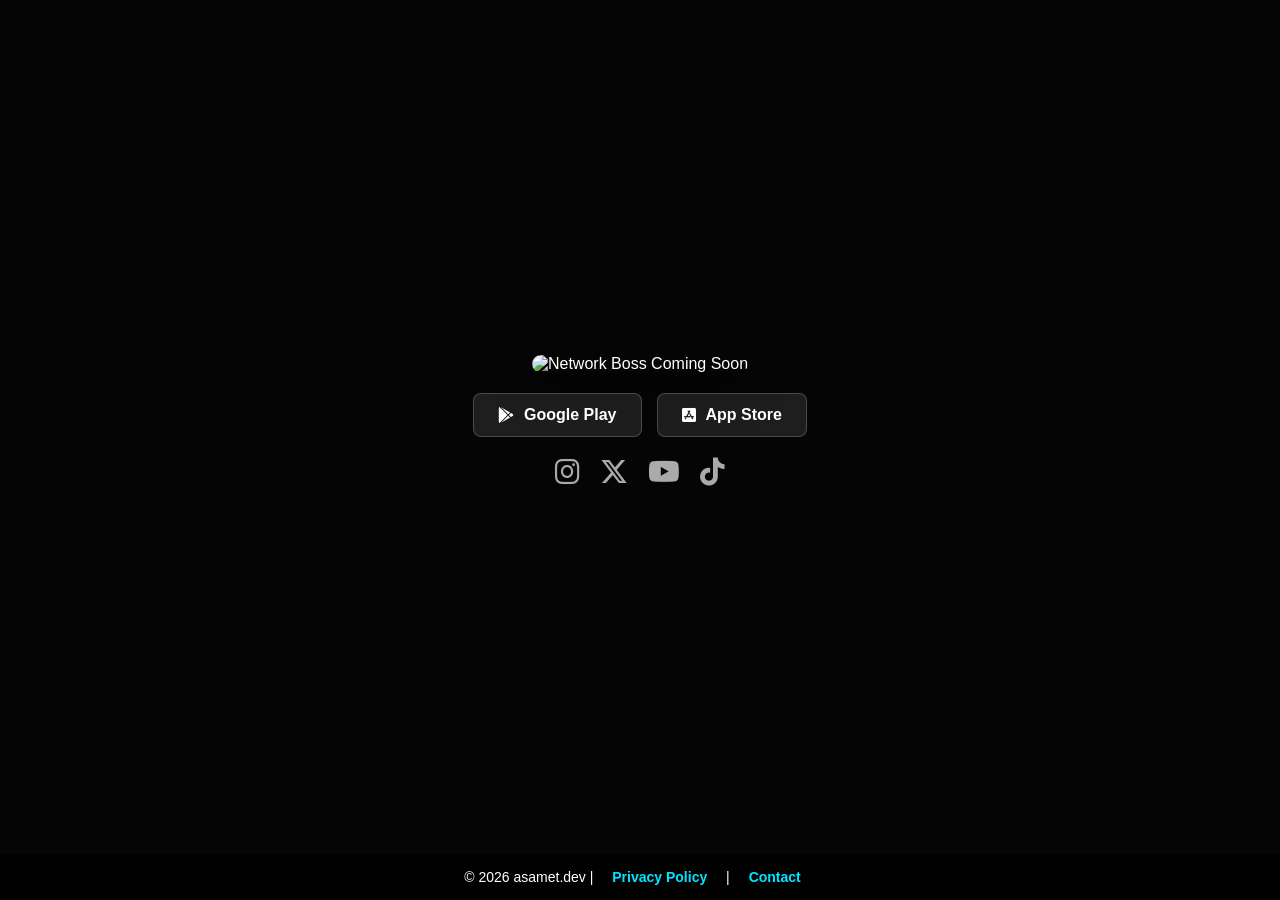
==== index.html @ 4e95f69e "Refactor index.html for improved layout and design Updated the HTML structure and styling for the ma" ====
<!DOCTYPE html>
<html lang="en">
<head>
    <meta charset="UTF-8">
    <meta name="viewport" content="width=device-width, initial-scale=1.0">
    <title>Network Boss: Telecom Tycoon | Pre-Register Now</title>
    <link rel="icon" type="image/png" sizes="32x32" href="assets/img/favicon.png">
    <link rel="apple-touch-icon" href="assets/img/favicon.png">
    <meta name="description" content="Manage networks, build infrastructure, and become the ultimate Network Boss. The most realistic telecom tycoon mobile game is coming soon!">
    <meta name="keywords" content="telecom tycoon, network manager game, idle tycoon, mobile game dev, Network Boss, Samet Saygı, game development">
    <meta name="author" content="Samet Saygı">
    <link rel="canonical" href="https://networkbossgame.com/">
    <meta property="og:type" content="website">
    <meta property="og:url" content="https://networkbossgame.com/">
    <meta property="og:title" content="Network Boss: Telecom Tycoon | Coming Soon">
    <meta property="og:description" content="Build your telecom empire from scratch. Global launch coming soon to iOS and Android!">
    <meta property="og:image" content="https://networkbossgame.com/assets/img/network-boss-main-logo.png">
    <meta name="twitter:card" content="summary_large_image">
    <meta name="twitter:url" content="https://networkbossgame.com/">
    <meta name="twitter:title" content="Network Boss: Telecom Tycoon">
    <meta name="twitter:description" content="Build your telecom empire from scratch. Pre-register now!">
    <meta name="twitter:image" content="https://networkbossgame.com/assets/img/network-boss-main-logo.png">
    <link rel="stylesheet" href="https://cdnjs.cloudflare.com/ajax/libs/font-awesome/6.5.1/css/all.min.css">
    <style>
        * { margin: 0; padding: 0; box-sizing: border-box; }
        body {
            background-color: #050505; color: #ffffff;
            font-family: 'Segoe UI', Tahoma, Geneva, Verdana, sans-serif;
            min-height: 100vh;
            display: flex; flex-direction: column;
            position: relative; overflow-x: hidden;
        }
        .background-blur {
            position: fixed; top: -5%; left: -5%; right: -5%; bottom: -5%;
            background-image: url('assets/img/network-boss-coming-soon.png'); 
            background-size: cover; background-position: center;
            filter: blur(25px) brightness(0.25); z-index: -1;
        }
        .main-content {
            flex: 1; display: flex; flex-direction: column;
            justify-content: center; align-items: center;
            padding: 15px; z-index: 1;
        }
        .poster {
            max-width: 100%;
            max-height: 70vh; 
            object-fit: contain; border-radius: 12px;
            box-shadow: 0 10px 40px rgba(0, 0, 0, 0.8);
            margin-bottom: 20px;
        }
        .store-buttons {
            display: flex; gap: 15px; margin-bottom: 20px; flex-wrap: wrap; justify-content: center;
        }
        .store-btn {
            display: flex; align-items: center; gap: 10px;
            background: rgba(255, 255, 255, 0.1); border: 1px solid rgba(255, 255, 255, 0.2);
            color: #fff; text-decoration: none;
            padding: 12px 24px; border-radius: 8px; font-size: 16px; font-weight: bold;
            transition: all 0.3s ease; backdrop-filter: blur(5px);
        }
        .store-btn:hover {
            background: rgba(0, 229, 255, 0.2); border-color: #00e5ff; color: #00e5ff;
            transform: translateY(-3px); box-shadow: 0 5px 15px rgba(0, 229, 255, 0.3);
        }
        .social-icons {
            display: flex; gap: 20px; margin-bottom: 10px;
        }
        .social-icons a {
            color: #aaaaaa; font-size: 28px; text-decoration: none;
            transition: all 0.3s ease;
        }
        .social-icons a:hover {
            color: #00e5ff; transform: scale(1.2); filter: drop-shadow(0 0 8px rgba(0, 229, 255, 0.6));
        }
        .footer {
            width: 100%; padding: 15px; text-align: center;
            background: rgba(0, 0, 0, 0.7); backdrop-filter: blur(10px);
            font-size: 14px; z-index: 10; margin-top: auto;
        }
        .footer a { color: #00e5ff; text-decoration: none; margin: 0 15px; font-weight: bold; }
        .footer a:hover { color: #ffffff; }
    </style>
</head>
<body>
    <div class="background-blur"></div>
    <div class="main-content">
        <img src="assets/img/network-boss-coming-soon.png" alt="Network Boss Coming Soon" class="poster">
        <div class="store-buttons">
            <a href="#" class="store-btn"><i class="fab fa-google-play"></i> Google Play</a>
            <a href="#" class="store-btn"><i class="fab fa-app-store-ios"></i> App Store</a>
        </div>
        <div class="social-icons">
            <a href="https://instagram.com/networkbossgame" target="_blank" title="Instagram"><i class="fab fa-instagram"></i></a>
            <a href="https://x.com/networkbossgame" target="_blank" title="X (Twitter)"><i class="fab fa-x-twitter"></i></a>
            <a href="https://youtube.com/@networkbossgame" target="_blank" title="YouTube"><i class="fab fa-youtube"></i></a>
            <a href="https://tiktok.com/@networkbossgame" target="_blank" title="TikTok"><i class="fab fa-tiktok"></i></a>
        </div>
    </div>
    <div class="footer">
        © 2026 asamet.dev | 
        <a href="privacy.html">Privacy Policy</a> | 
        <a href="mailto:contact@networkbossgame.com">Contact</a>
    </div>
</body>
</html>
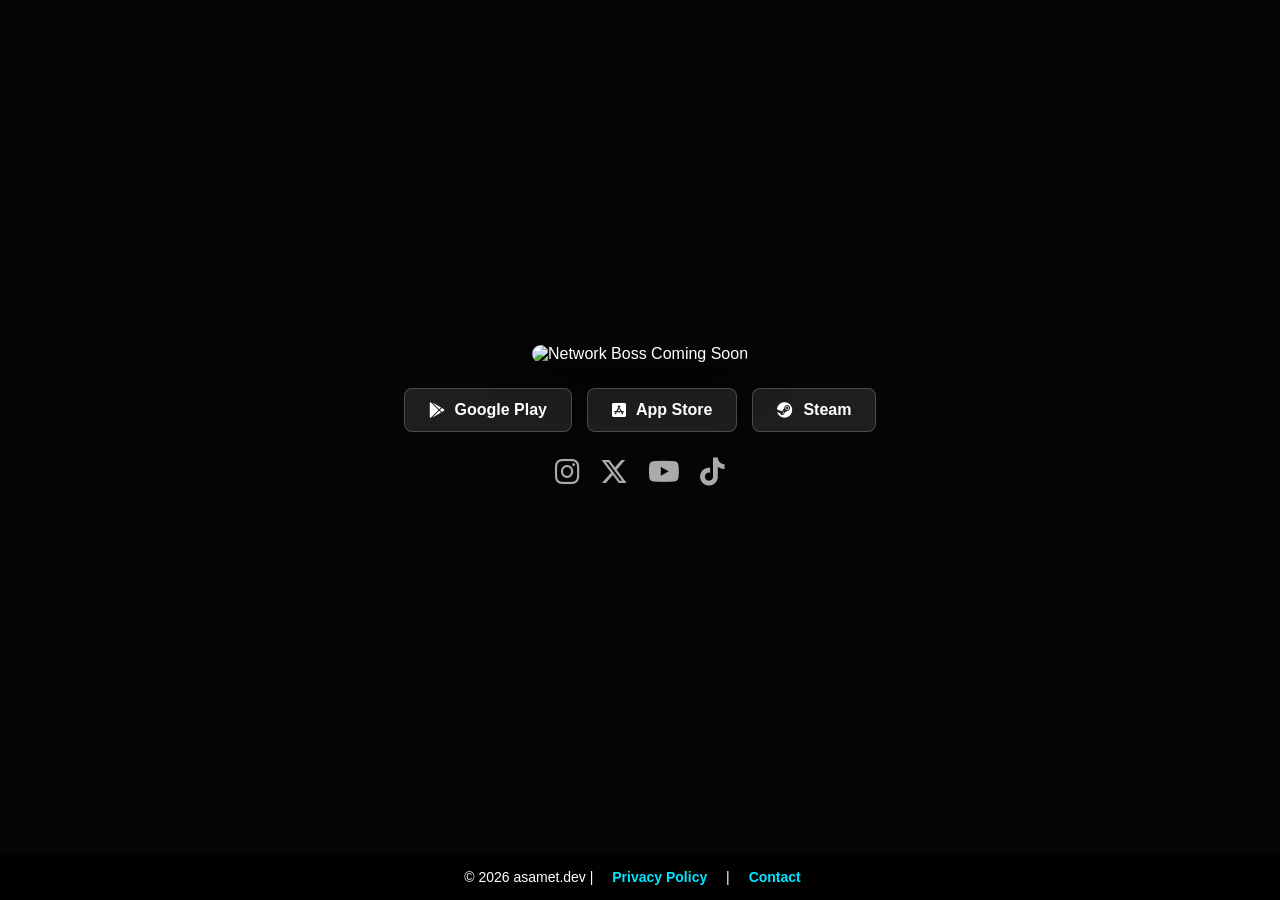
==== commit 4dcb9e27: "Add files via upload" ====
--- a/index.html
+++ b/index.html
@@ -1,8 +1,9 @@
 <!DOCTYPE html>
-<html lang="en">
+<html lang="tr">
 <head>
     <meta charset="UTF-8">
     <meta name="viewport" content="width=device-width, initial-scale=1.0">
+    
     <title>Network Boss: Telecom Tycoon | Pre-Register Now</title>
     <link rel="icon" type="image/png" sizes="32x32" href="assets/img/favicon.png">
     <link rel="apple-touch-icon" href="assets/img/favicon.png">
@@ -10,19 +11,24 @@
     <meta name="keywords" content="telecom tycoon, network manager game, idle tycoon, mobile game dev, Network Boss, Samet Saygı, game development">
     <meta name="author" content="Samet Saygı">
     <link rel="canonical" href="https://networkbossgame.com/">
+
     <meta property="og:type" content="website">
     <meta property="og:url" content="https://networkbossgame.com/">
     <meta property="og:title" content="Network Boss: Telecom Tycoon | Coming Soon">
     <meta property="og:description" content="Build your telecom empire from scratch. Global launch coming soon to iOS and Android!">
     <meta property="og:image" content="https://networkbossgame.com/assets/img/network-boss-main-logo.png">
+
     <meta name="twitter:card" content="summary_large_image">
     <meta name="twitter:url" content="https://networkbossgame.com/">
     <meta name="twitter:title" content="Network Boss: Telecom Tycoon">
     <meta name="twitter:description" content="Build your telecom empire from scratch. Pre-register now!">
     <meta name="twitter:image" content="https://networkbossgame.com/assets/img/network-boss-main-logo.png">
+
     <link rel="stylesheet" href="https://cdnjs.cloudflare.com/ajax/libs/font-awesome/6.5.1/css/all.min.css">
+
     <style>
         * { margin: 0; padding: 0; box-sizing: border-box; }
+
         body {
             background-color: #050505; color: #ffffff;
             font-family: 'Segoe UI', Tahoma, Geneva, Verdana, sans-serif;
@@ -30,27 +36,32 @@
             display: flex; flex-direction: column;
             position: relative; overflow-x: hidden;
         }
+
         .background-blur {
             position: fixed; top: -5%; left: -5%; right: -5%; bottom: -5%;
             background-image: url('assets/img/network-boss-coming-soon.png'); 
             background-size: cover; background-position: center;
             filter: blur(25px) brightness(0.25); z-index: -1;
         }
+
         .main-content {
             flex: 1; display: flex; flex-direction: column;
             justify-content: center; align-items: center;
-            padding: 15px; z-index: 1;
+            padding: 30px 20px; z-index: 1;
         }
+
         .poster {
             max-width: 100%;
-            max-height: 70vh; 
+            max-height: 60vh; 
             object-fit: contain; border-radius: 12px;
             box-shadow: 0 10px 40px rgba(0, 0, 0, 0.8);
-            margin-bottom: 20px;
+            margin-bottom: 25px;
         }
+
         .store-buttons {
-            display: flex; gap: 15px; margin-bottom: 20px; flex-wrap: wrap; justify-content: center;
+            display: flex; gap: 15px; margin-bottom: 25px; flex-wrap: wrap; justify-content: center;
         }
+
         .store-btn {
             display: flex; align-items: center; gap: 10px;
             background: rgba(255, 255, 255, 0.1); border: 1px solid rgba(255, 255, 255, 0.2);
@@ -58,48 +69,61 @@
             padding: 12px 24px; border-radius: 8px; font-size: 16px; font-weight: bold;
             transition: all 0.3s ease; backdrop-filter: blur(5px);
         }
+
         .store-btn:hover {
             background: rgba(0, 229, 255, 0.2); border-color: #00e5ff; color: #00e5ff;
             transform: translateY(-3px); box-shadow: 0 5px 15px rgba(0, 229, 255, 0.3);
         }
+
         .social-icons {
-            display: flex; gap: 20px; margin-bottom: 10px;
+            display: flex; gap: 20px; margin-bottom: 20px;
         }
+
         .social-icons a {
             color: #aaaaaa; font-size: 28px; text-decoration: none;
             transition: all 0.3s ease;
         }
+
         .social-icons a:hover {
             color: #00e5ff; transform: scale(1.2); filter: drop-shadow(0 0 8px rgba(0, 229, 255, 0.6));
         }
+
         .footer {
             width: 100%; padding: 15px; text-align: center;
             background: rgba(0, 0, 0, 0.7); backdrop-filter: blur(10px);
             font-size: 14px; z-index: 10; margin-top: auto;
         }
+
         .footer a { color: #00e5ff; text-decoration: none; margin: 0 15px; font-weight: bold; }
         .footer a:hover { color: #ffffff; }
     </style>
 </head>
 <body>
-    <div class="background-blur"></div>
-    <div class="main-content">
-        <img src="assets/img/network-boss-coming-soon.png" alt="Network Boss Coming Soon" class="poster">
-        <div class="store-buttons">
-            <a href="#" class="store-btn"><i class="fab fa-google-play"></i> Google Play</a>
-            <a href="#" class="store-btn"><i class="fab fa-app-store-ios"></i> App Store</a>
-        </div>
-        <div class="social-icons">
-            <a href="https://instagram.com/networkbossgame" target="_blank" title="Instagram"><i class="fab fa-instagram"></i></a>
-            <a href="https://x.com/networkbossgame" target="_blank" title="X (Twitter)"><i class="fab fa-x-twitter"></i></a>
-            <a href="https://youtube.com/@networkbossgame" target="_blank" title="YouTube"><i class="fab fa-youtube"></i></a>
-            <a href="https://tiktok.com/@networkbossgame" target="_blank" title="TikTok"><i class="fab fa-tiktok"></i></a>
-        </div>
+
+<div class="background-blur"></div>
+
+<div class="main-content">
+    <img src="assets/img/network-boss-coming-soon.png" alt="Network Boss Coming Soon" class="poster">
+
+    <div class="store-buttons">
+        <a href="#" class="store-btn"><i class="fab fa-google-play"></i> Google Play</a>
+        <a href="#" class="store-btn"><i class="fab fa-app-store-ios"></i> App Store</a>
+        <a href="#" class="store-btn"><i class="fab fa-steam"></i> Steam</a>
     </div>
-    <div class="footer">
-        © 2026 asamet.dev | 
-        <a href="privacy.html">Privacy Policy</a> | 
-        <a href="mailto:contact@networkbossgame.com">Contact</a>
+
+    <div class="social-icons">
+        <a href="https://instagram.com/networkbossgame" target="_blank" title="Instagram"><i class="fab fa-instagram"></i></a>
+        <a href="https://x.com/networkbossgame" target="_blank" title="X (Twitter)"><i class="fab fa-x-twitter"></i></a>
+        <a href="https://youtube.com/@networkbossgame" target="_blank" title="YouTube"><i class="fab fa-youtube"></i></a>
+        <a href="https://tiktok.com/@networkbossgame" target="_blank" title="TikTok"><i class="fab fa-tiktok"></i></a>
     </div>
+</div>
+
+<div class="footer">
+    © 2026 asamet.dev | 
+    <a href="privacy.html">Privacy Policy</a> | 
+    <a href="mailto:contact@networkbossgame.com">Contact</a>
+</div>
+
 </body>
-</html>
+</html>
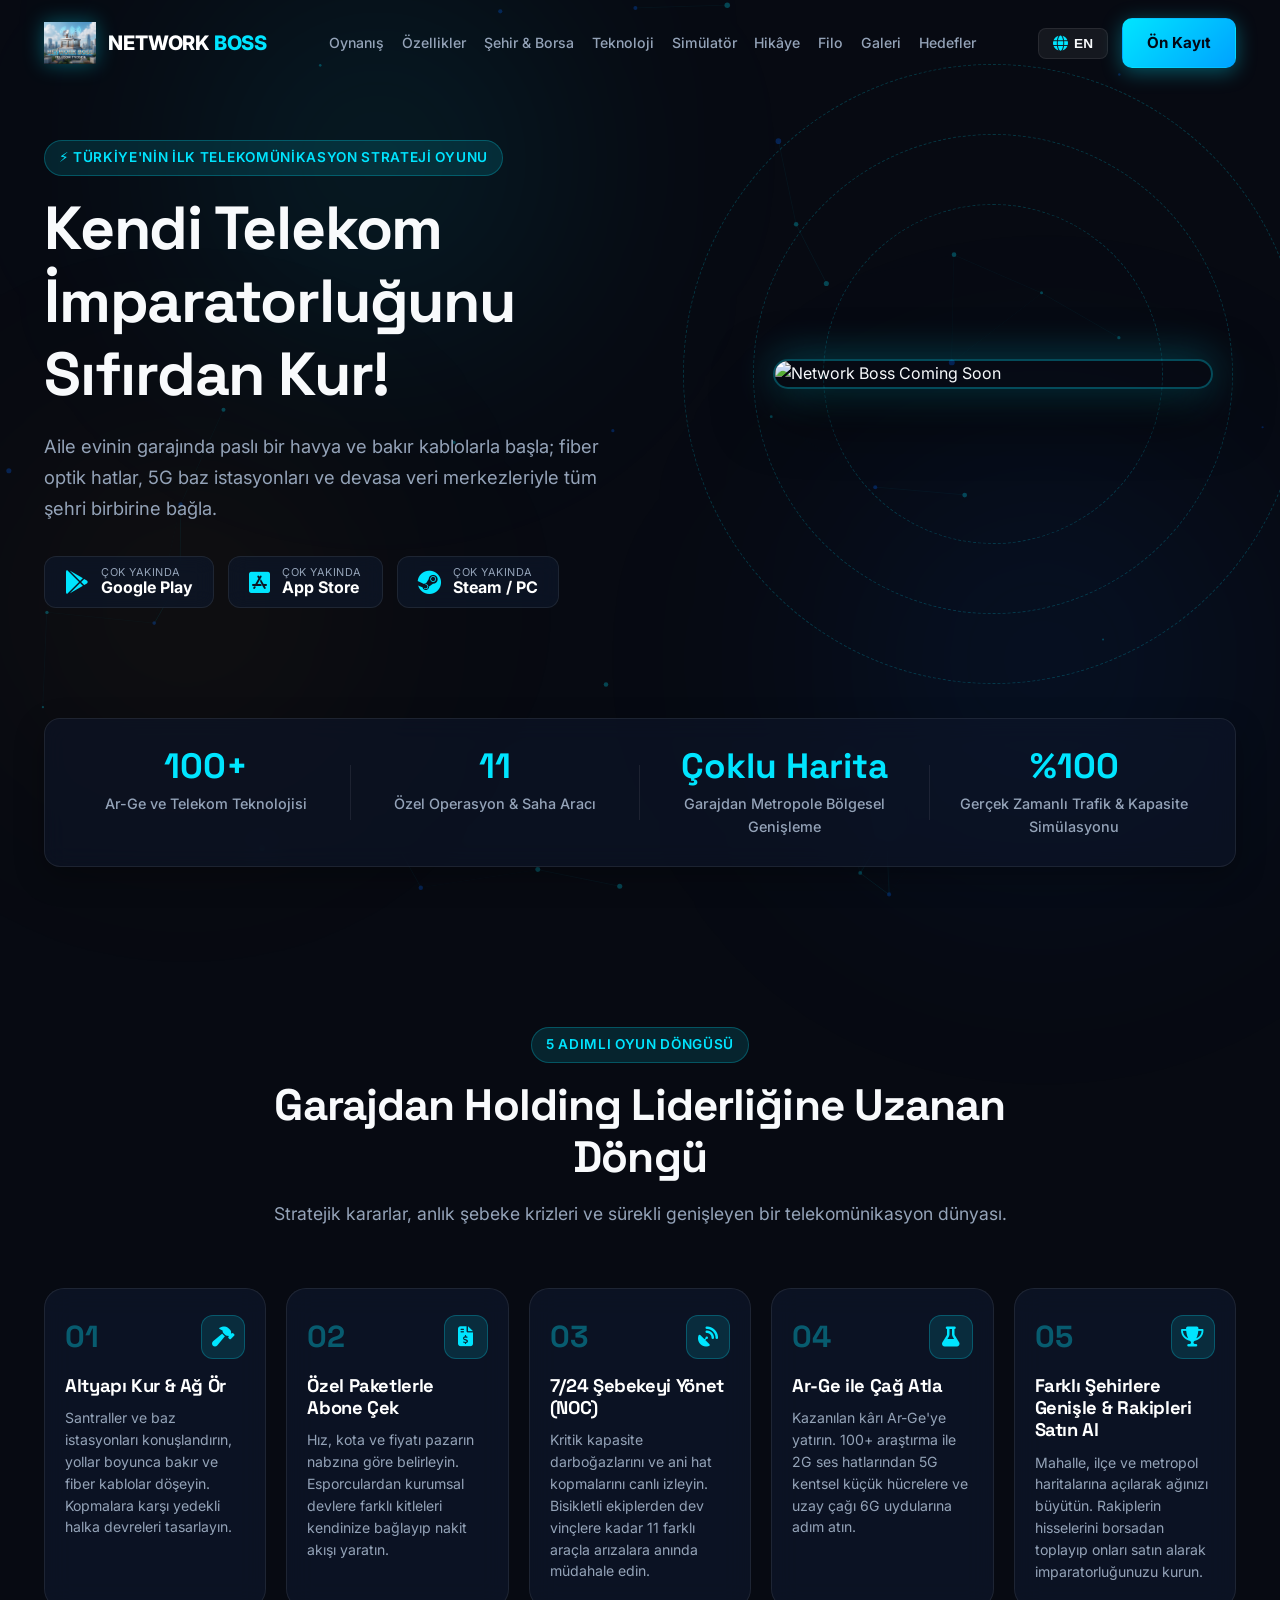
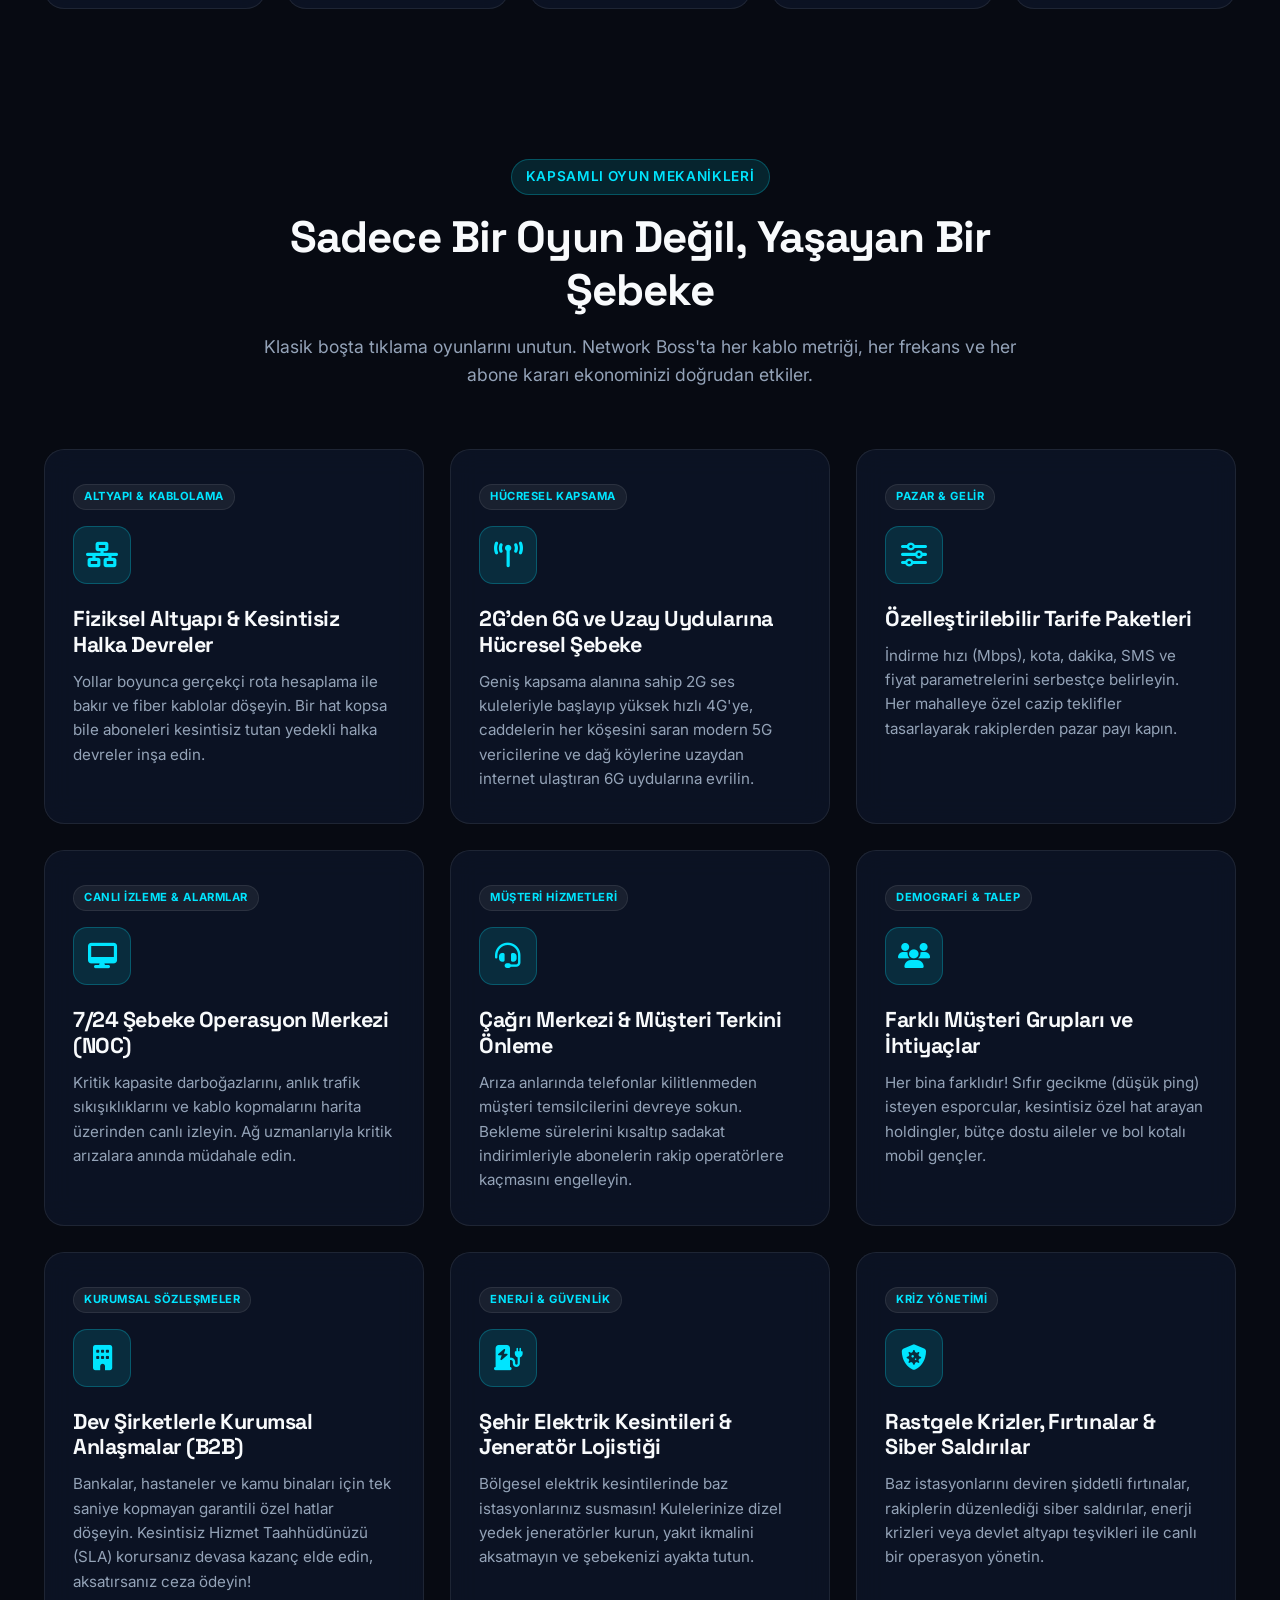
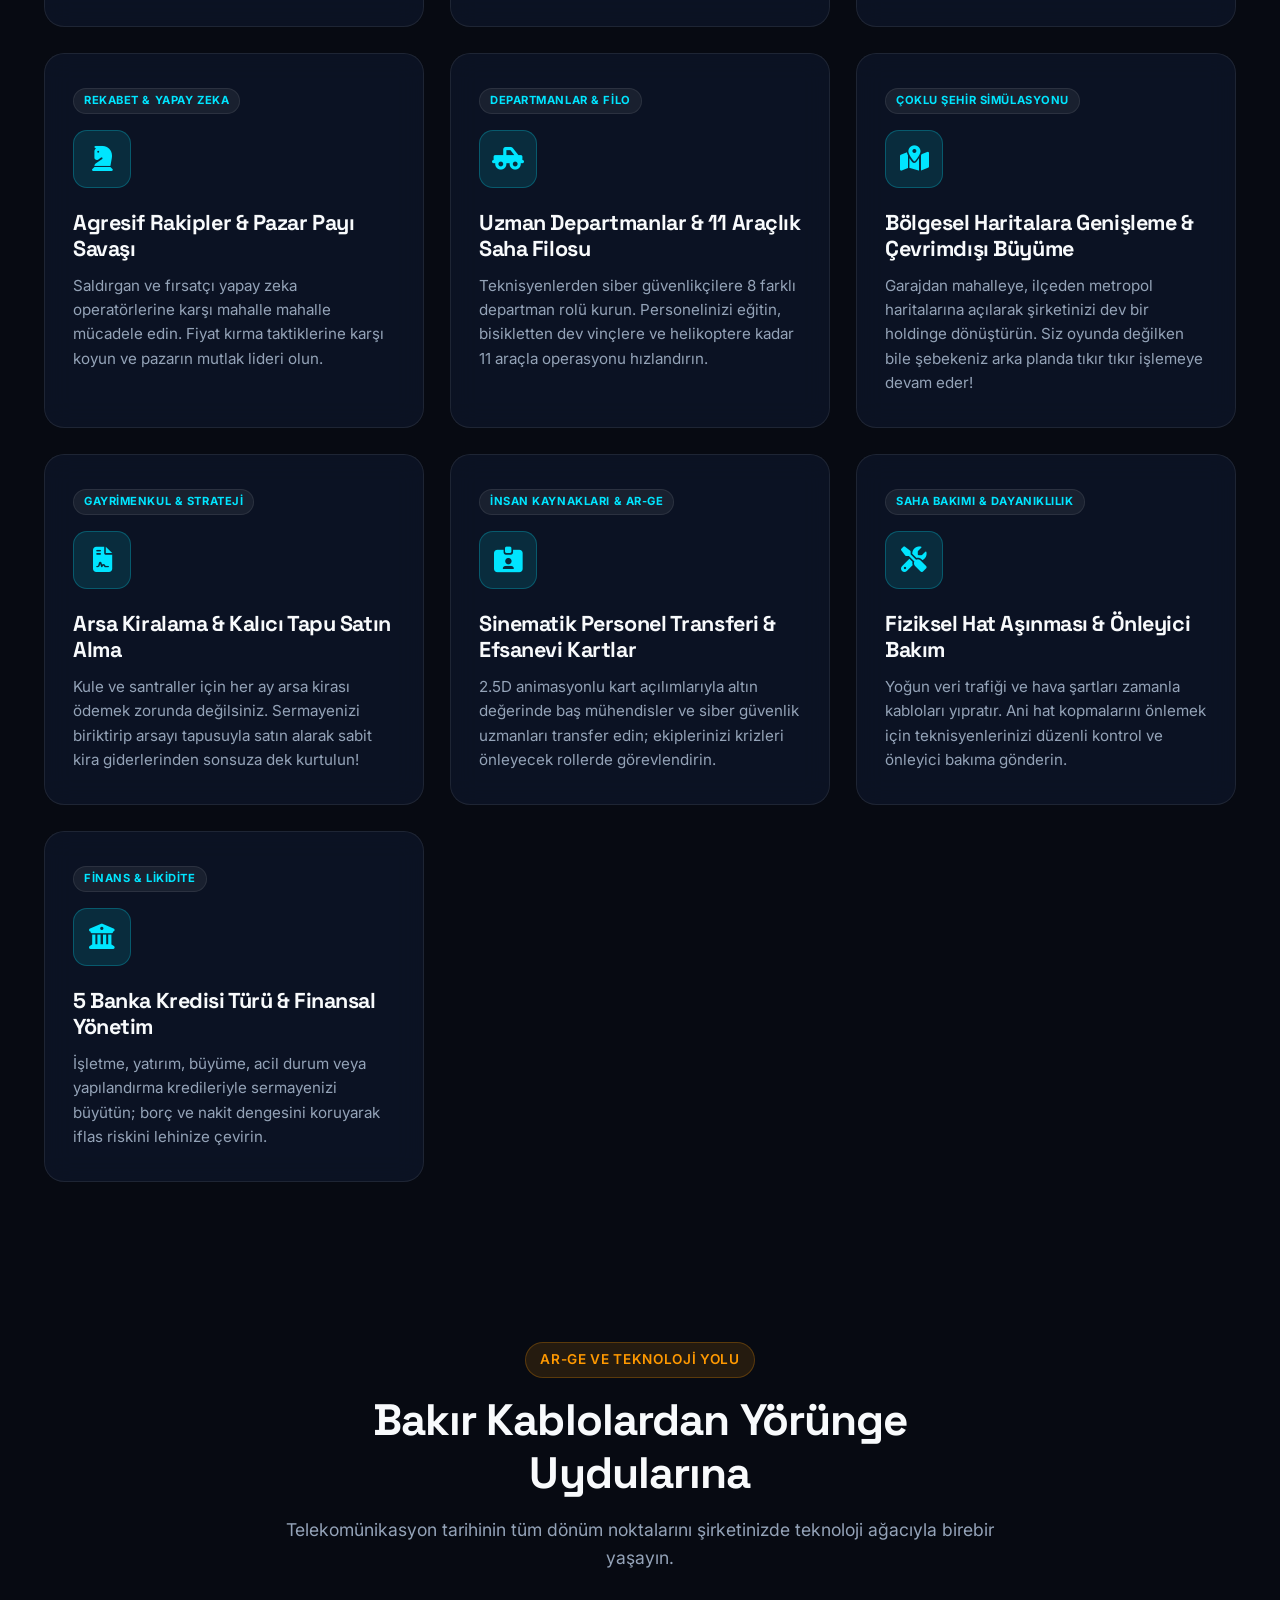
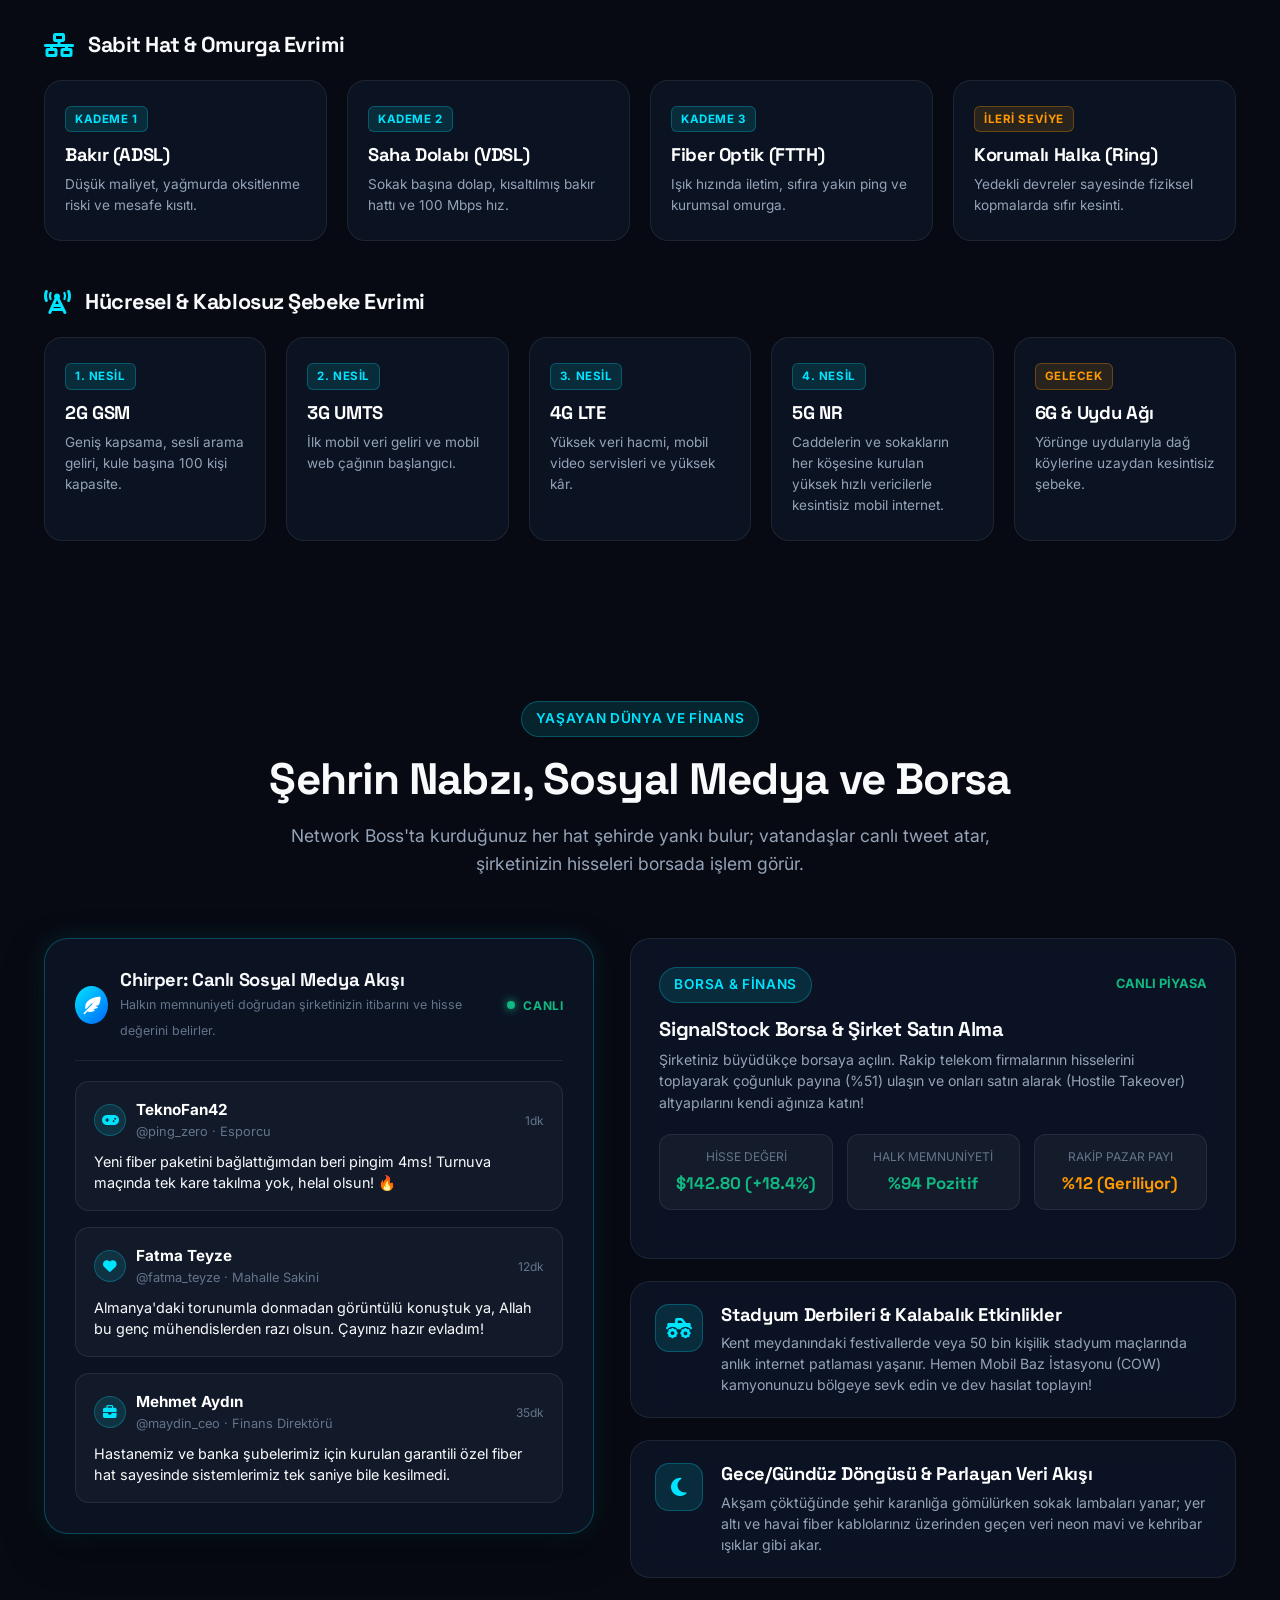
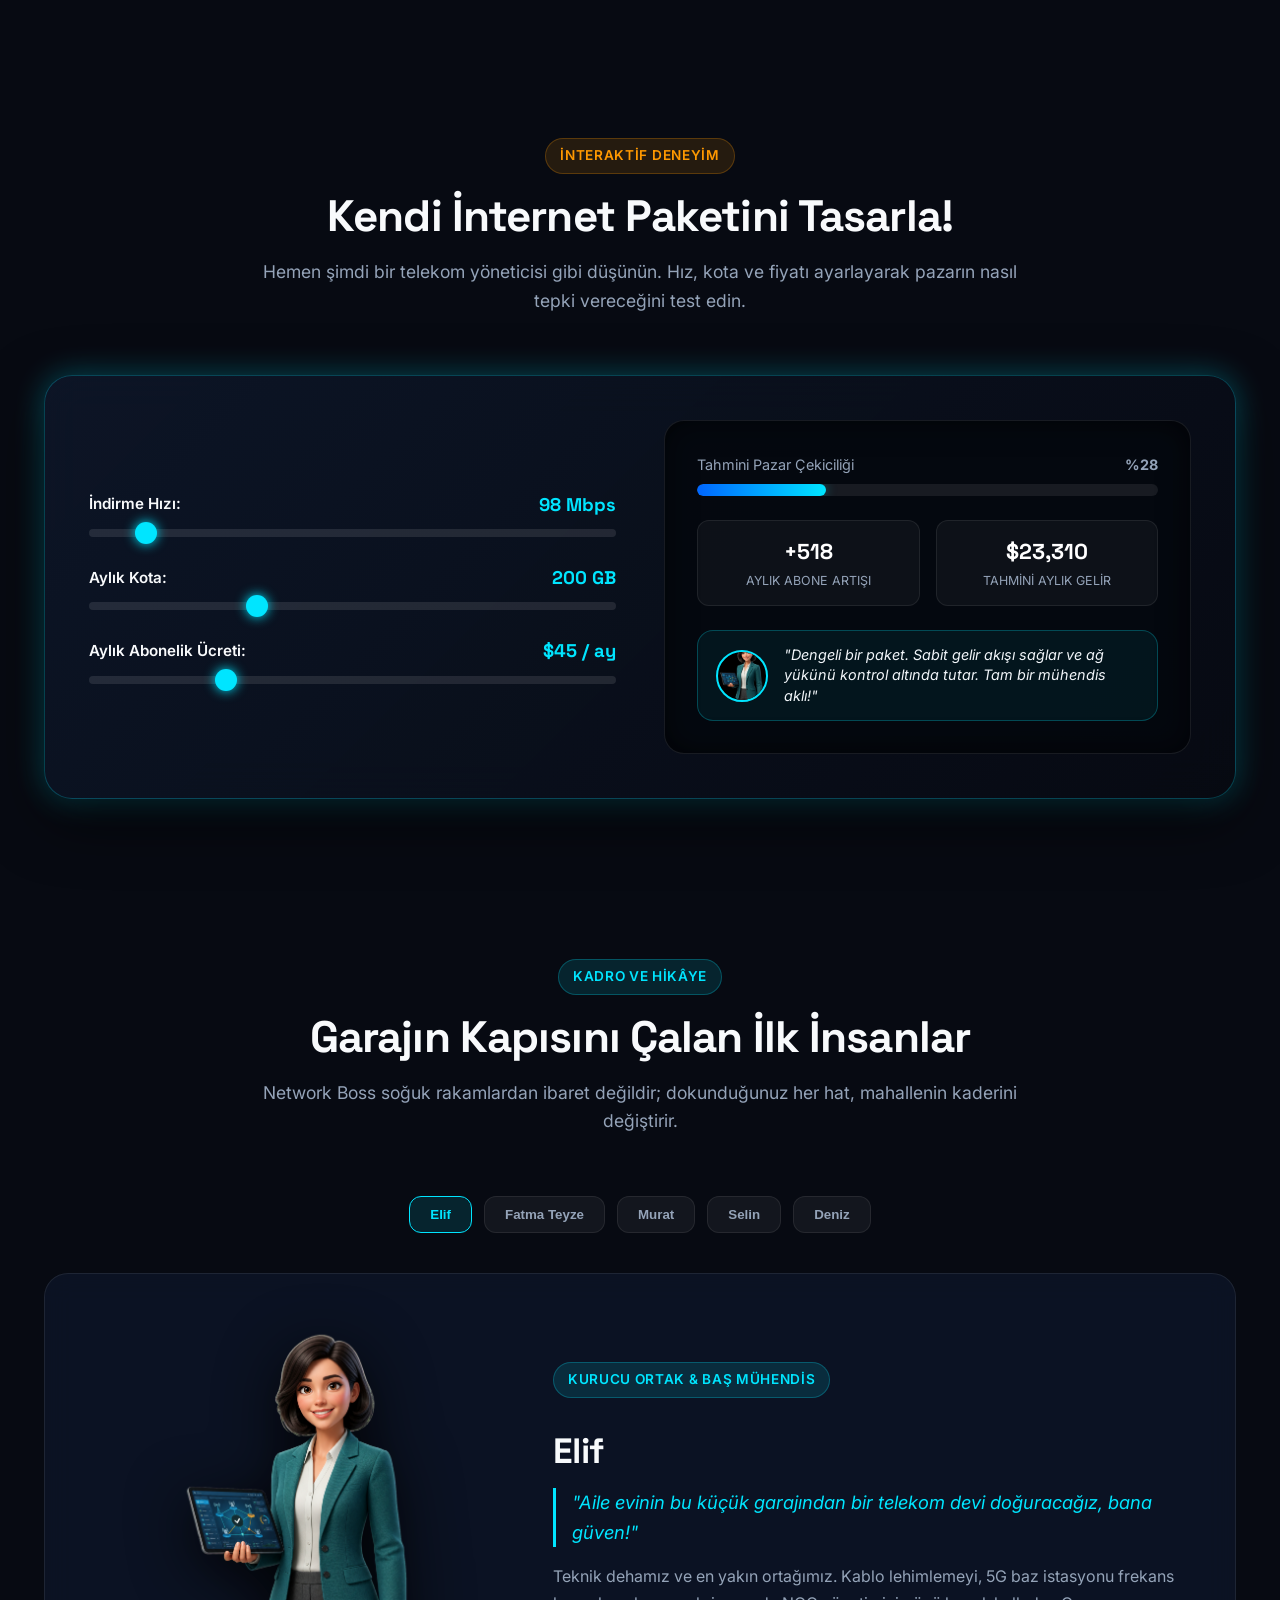
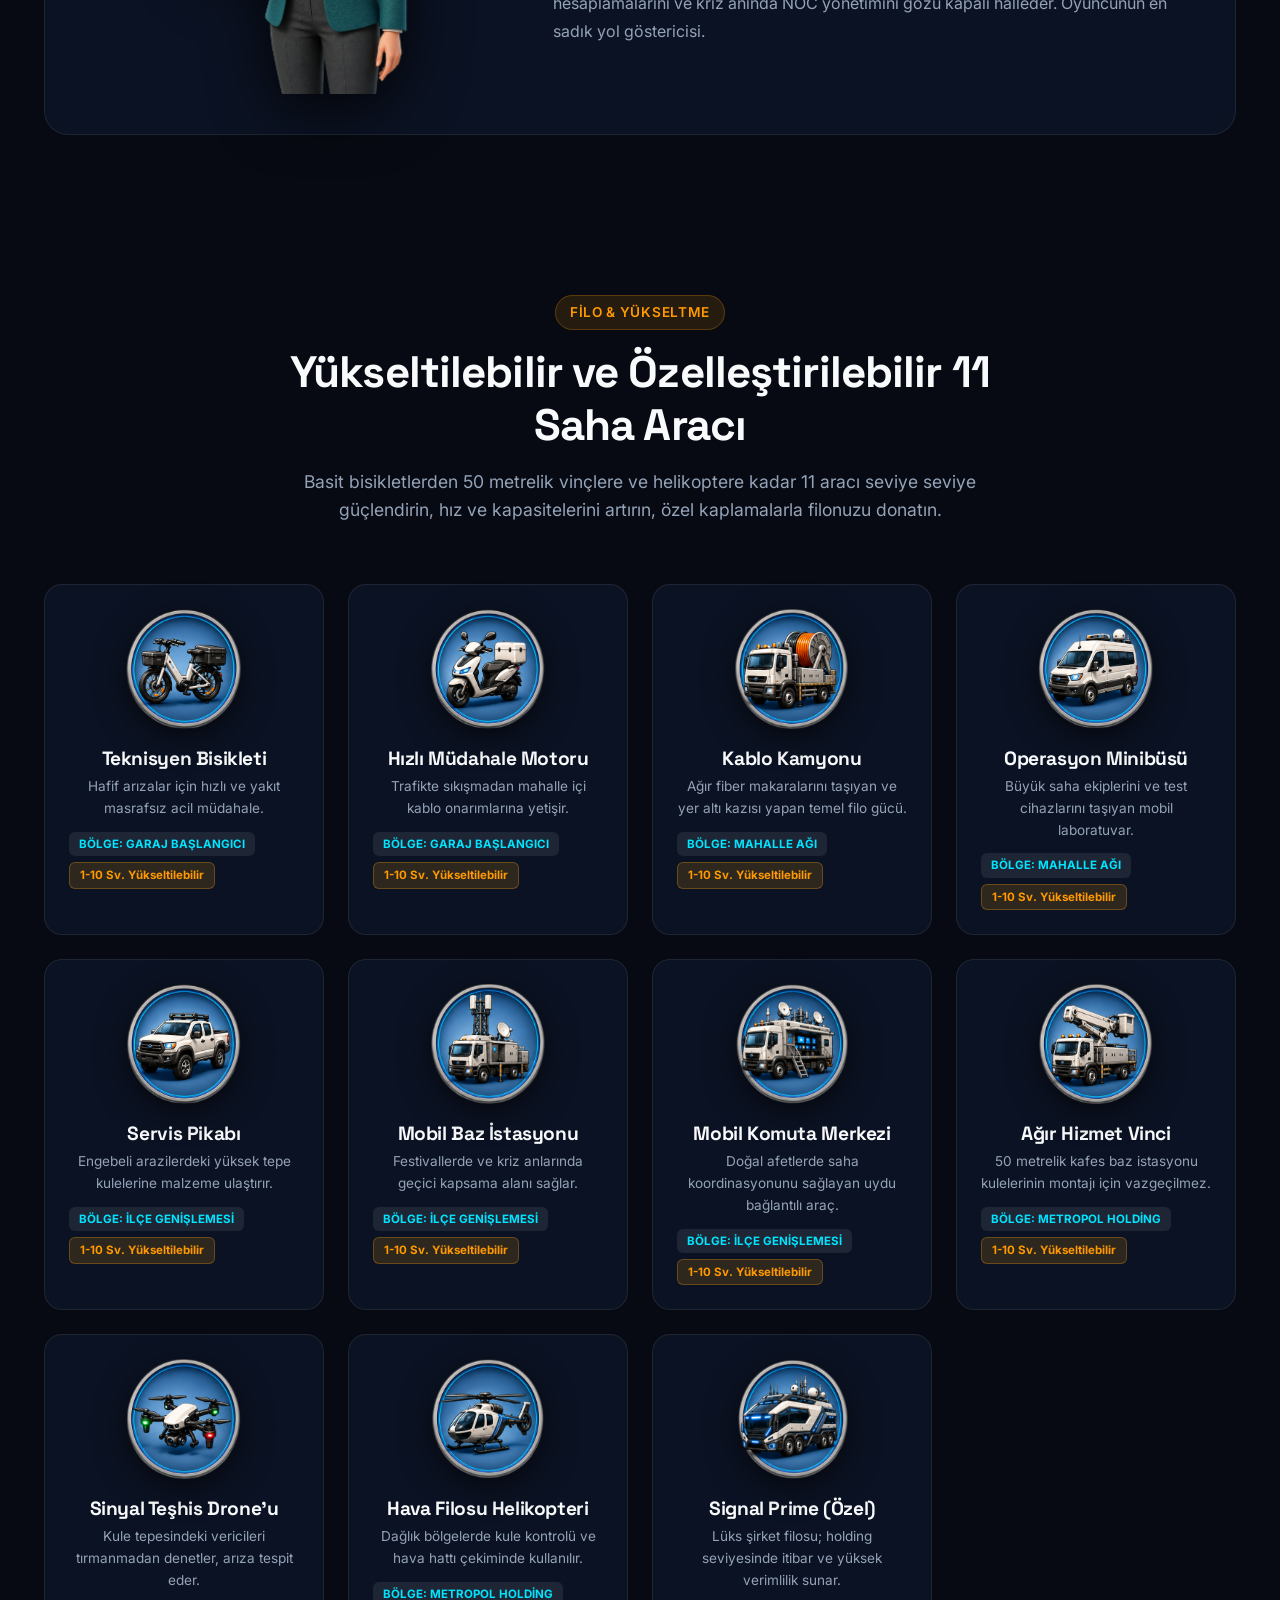
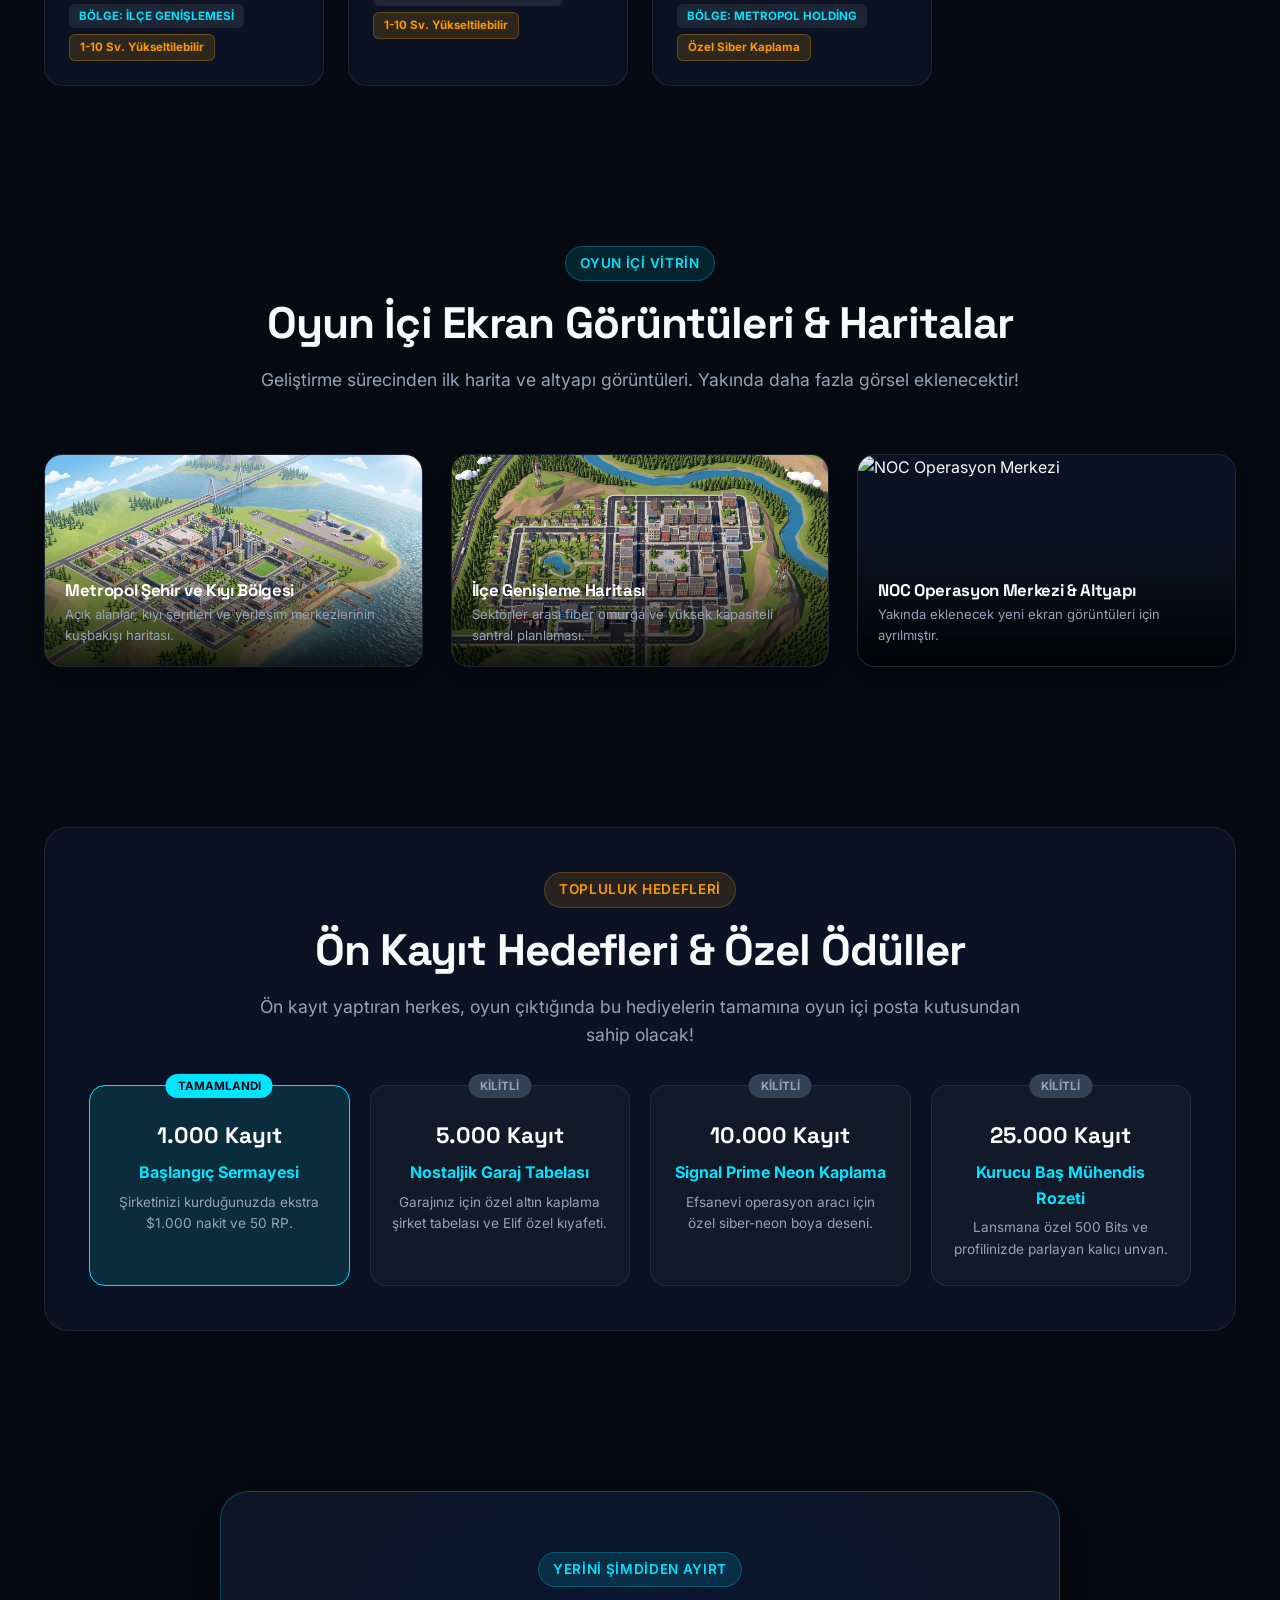
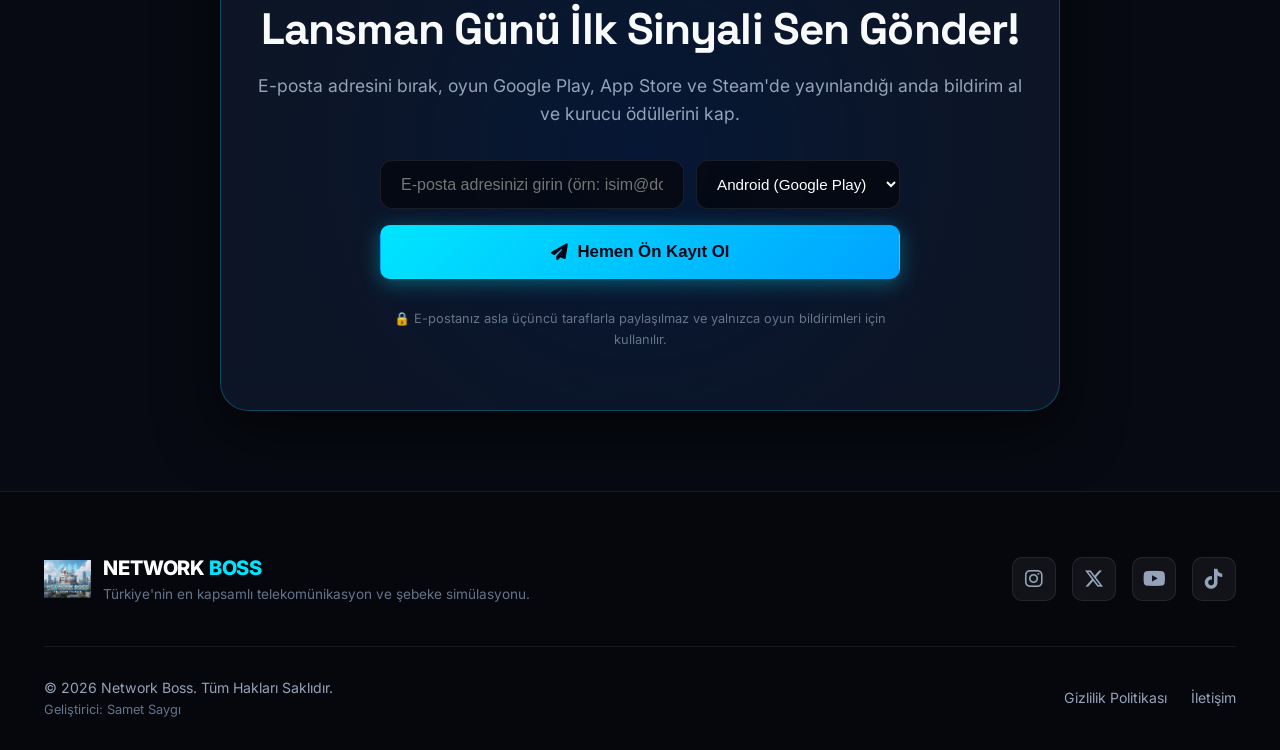
==== commit fd04ef67: "feat: complete Network Boss website overhaul with full mechanics showcase, bilingual localization, a" ====
--- a/index.html
+++ b/index.html
@@ -1,129 +1,1081 @@
-<!DOCTYPE html>
-<html lang="tr">
-<head>
-    <meta charset="UTF-8">
-    <meta name="viewport" content="width=device-width, initial-scale=1.0">
-    
-    <title>Network Boss: Telecom Tycoon | Pre-Register Now</title>
-    <link rel="icon" type="image/png" sizes="32x32" href="assets/img/favicon.png">
-    <link rel="apple-touch-icon" href="assets/img/favicon.png">
-    <meta name="description" content="Manage networks, build infrastructure, and become the ultimate Network Boss. The most realistic telecom tycoon mobile game is coming soon!">
-    <meta name="keywords" content="telecom tycoon, network manager game, idle tycoon, mobile game dev, Network Boss, Samet Saygı, game development">
-    <meta name="author" content="Samet Saygı">
-    <link rel="canonical" href="https://networkbossgame.com/">
-
-    <meta property="og:type" content="website">
-    <meta property="og:url" content="https://networkbossgame.com/">
-    <meta property="og:title" content="Network Boss: Telecom Tycoon | Coming Soon">
-    <meta property="og:description" content="Build your telecom empire from scratch. Global launch coming soon to iOS and Android!">
-    <meta property="og:image" content="https://networkbossgame.com/assets/img/network-boss-main-logo.png">
-
-    <meta name="twitter:card" content="summary_large_image">
-    <meta name="twitter:url" content="https://networkbossgame.com/">
-    <meta name="twitter:title" content="Network Boss: Telecom Tycoon">
-    <meta name="twitter:description" content="Build your telecom empire from scratch. Pre-register now!">
-    <meta name="twitter:image" content="https://networkbossgame.com/assets/img/network-boss-main-logo.png">
-
-    <link rel="stylesheet" href="https://cdnjs.cloudflare.com/ajax/libs/font-awesome/6.5.1/css/all.min.css">
-
-    <style>
-        * { margin: 0; padding: 0; box-sizing: border-box; }
-
-        body {
-            background-color: #050505; color: #ffffff;
-            font-family: 'Segoe UI', Tahoma, Geneva, Verdana, sans-serif;
-            min-height: 100vh;
-            display: flex; flex-direction: column;
-            position: relative; overflow-x: hidden;
-        }
-
-        .background-blur {
-            position: fixed; top: -5%; left: -5%; right: -5%; bottom: -5%;
-            background-image: url('assets/img/network-boss-coming-soon.png'); 
-            background-size: cover; background-position: center;
-            filter: blur(25px) brightness(0.25); z-index: -1;
-        }
-
-        .main-content {
-            flex: 1; display: flex; flex-direction: column;
-            justify-content: center; align-items: center;
-            padding: 30px 20px; z-index: 1;
-        }
-
-        .poster {
-            max-width: 100%;
-            max-height: 60vh; 
-            object-fit: contain; border-radius: 12px;
-            box-shadow: 0 10px 40px rgba(0, 0, 0, 0.8);
-            margin-bottom: 25px;
-        }
-
-        .store-buttons {
-            display: flex; gap: 15px; margin-bottom: 25px; flex-wrap: wrap; justify-content: center;
-        }
-
-        .store-btn {
-            display: flex; align-items: center; gap: 10px;
-            background: rgba(255, 255, 255, 0.1); border: 1px solid rgba(255, 255, 255, 0.2);
-            color: #fff; text-decoration: none;
-            padding: 12px 24px; border-radius: 8px; font-size: 16px; font-weight: bold;
-            transition: all 0.3s ease; backdrop-filter: blur(5px);
-        }
-
-        .store-btn:hover {
-            background: rgba(0, 229, 255, 0.2); border-color: #00e5ff; color: #00e5ff;
-            transform: translateY(-3px); box-shadow: 0 5px 15px rgba(0, 229, 255, 0.3);
-        }
-
-        .social-icons {
-            display: flex; gap: 20px; margin-bottom: 20px;
-        }
-
-        .social-icons a {
-            color: #aaaaaa; font-size: 28px; text-decoration: none;
-            transition: all 0.3s ease;
-        }
-
-        .social-icons a:hover {
-            color: #00e5ff; transform: scale(1.2); filter: drop-shadow(0 0 8px rgba(0, 229, 255, 0.6));
-        }
-
-        .footer {
-            width: 100%; padding: 15px; text-align: center;
-            background: rgba(0, 0, 0, 0.7); backdrop-filter: blur(10px);
-            font-size: 14px; z-index: 10; margin-top: auto;
-        }
-
-        .footer a { color: #00e5ff; text-decoration: none; margin: 0 15px; font-weight: bold; }
-        .footer a:hover { color: #ffffff; }
-    </style>
-</head>
-<body>
-
-<div class="background-blur"></div>
-
-<div class="main-content">
-    <img src="assets/img/network-boss-coming-soon.png" alt="Network Boss Coming Soon" class="poster">
-
-    <div class="store-buttons">
-        <a href="#" class="store-btn"><i class="fab fa-google-play"></i> Google Play</a>
-        <a href="#" class="store-btn"><i class="fab fa-app-store-ios"></i> App Store</a>
-        <a href="#" class="store-btn"><i class="fab fa-steam"></i> Steam</a>
-    </div>
-
-    <div class="social-icons">
-        <a href="https://instagram.com/networkbossgame" target="_blank" title="Instagram"><i class="fab fa-instagram"></i></a>
-        <a href="https://x.com/networkbossgame" target="_blank" title="X (Twitter)"><i class="fab fa-x-twitter"></i></a>
-        <a href="https://youtube.com/@networkbossgame" target="_blank" title="YouTube"><i class="fab fa-youtube"></i></a>
-        <a href="https://tiktok.com/@networkbossgame" target="_blank" title="TikTok"><i class="fab fa-tiktok"></i></a>
-    </div>
-</div>
-
-<div class="footer">
-    © 2026 asamet.dev | 
-    <a href="privacy.html">Privacy Policy</a> | 
-    <a href="mailto:contact@networkbossgame.com">Contact</a>
-</div>
-
-</body>
+<!DOCTYPE html>
+<html lang="tr">
+<head>
+    <meta charset="UTF-8">
+    <meta name="viewport" content="width=device-width, initial-scale=1.0">
+    
+    <title>Network Boss: Telecom Tycoon | Resmi Web Sitesi & Ön Kayıt</title>
+    <link rel="icon" type="image/png" sizes="32x32" href="assets/img/favicon.png">
+    <link rel="apple-touch-icon" href="assets/img/favicon.png">
+    
+    <!-- SEO & Metadata -->
+    <meta name="description" content="Aile evi garajından telekom holdingine! Bakır ve fiber altyapı döşe, baz istasyonları kur, kendi tarifelerini yarat ve şehri birbirine bağla. Network Boss çok yakında iOS, Android ve PC'de.">
+    <meta name="keywords" content="telecom tycoon, network boss, şebeke simülasyonu, mobil oyun, idle tycoon, telekom yönetimi, samet saygı, fiber altyapı, 5G simülasyonu">
+    <meta name="author" content="Samet Saygı">
+    <link rel="canonical" href="https://networkbossgame.com/">
+
+    <!-- OpenGraph (Facebook, WhatsApp, Discord) -->
+    <meta property="og:type" content="website">
+    <meta property="og:url" content="https://networkbossgame.com/">
+    <meta property="og:title" content="Network Boss: Telecom Tycoon | Kendi Telekom İmparatorluğunu Kur">
+    <meta property="og:description" content="Kablo döşe, 5G kuleleri dik, tarifelerini belirle ve şehri birbirine bağla! Ön kayıt fırsatlarını kaçırma.">
+    <meta property="og:image" content="https://networkbossgame.com/assets/img/network-boss-coming-soon.png">
+
+    <!-- Twitter Cards -->
+    <meta name="twitter:card" content="summary_large_image">
+    <meta name="twitter:url" content="https://networkbossgame.com/">
+    <meta name="twitter:title" content="Network Boss: Telecom Tycoon">
+    <meta name="twitter:description" content="Kendi telekom şirketini yönet. Ön kayıt ol ve lansman ödüllerini kap!">
+    <meta name="twitter:image" content="https://networkbossgame.com/assets/img/network-boss-coming-soon.png">
+
+    <!-- Fonts & Icons -->
+    <link rel="preconnect" href="https://fonts.googleapis.com">
+    <link rel="preconnect" href="https://fonts.gstatic.com" crossorigin>
+    <link href="https://fonts.googleapis.com/css2?family=Inter:wght@400;500;600;700;800&family=Space+Grotesk:wght@500;600;700;800&display=swap" rel="stylesheet">
+    <link rel="stylesheet" href="https://cdnjs.cloudflare.com/ajax/libs/font-awesome/6.5.1/css/all.min.css">
+
+    <!-- Stylesheet -->
+    <link rel="stylesheet" href="assets/css/style.css">
+</head>
+<body>
+
+    <!-- Ambient Fiber Background Glows -->
+    <canvas id="fiberCanvas"></canvas>
+    <div class="bg-ambient-glow ambient-1"></div>
+    <div class="bg-ambient-glow ambient-2"></div>
+    <div class="bg-ambient-glow ambient-3"></div>
+
+    <!-- HEADER / NAVIGATION -->
+    <header class="header">
+        <div class="container nav-container">
+            <a href="#" class="logo-group">
+                <img src="assets/img/network-boss-main-logo.png" alt="Network Boss Logo" class="nav-logo-img">
+                <span class="nav-brand-title">NETWORK <span>BOSS</span></span>
+            </a>
+
+            <nav>
+                <ul class="nav-links" id="navLinks">
+                    <li><a href="#loop" class="nav-link" data-i18n="nav.core_loop">Oynanış</a></li>
+                    <li><a href="#features" class="nav-link" data-i18n="nav.features">Özellikler</a></li>
+                    <li><a href="#city-life" class="nav-link" data-i18n="nav.city_life">Şehir & Borsa</a></li>
+                    <li><a href="#techroad" class="nav-link" data-i18n="nav.tech_tree">Teknoloji</a></li>
+                    <li><a href="#simulator" class="nav-link" data-i18n="nav.simulator">Simülatör</a></li>
+                    <li><a href="#story" class="nav-link" data-i18n="nav.story">Hikâye</a></li>
+                    <li><a href="#fleet" class="nav-link" data-i18n="nav.fleet">Filo</a></li>
+                    <li><a href="#gallery" class="nav-link" data-i18n="nav.gallery">Galeri</a></li>
+                    <li><a href="#milestones" class="nav-link" data-i18n="nav.milestones">Hedefler</a></li>
+                </ul>
+            </nav>
+
+            <div class="nav-actions">
+                <!-- Language Toggle Button (TR / EN) -->
+                <button type="button" class="lang-toggle-btn" id="langToggleBtn" title="Dili Değiştir / Switch Language">
+                    <i class="fas fa-globe"></i>
+                    <span id="langLabel">EN</span>
+                </button>
+
+                <a href="#preregister" class="btn btn-primary" data-i18n="nav.preregister">Ön Kayıt Ol</a>
+
+                <button type="button" class="mobile-nav-toggle" id="mobileNavToggle" aria-label="Menüyü Aç/Kapat">
+                    <i class="fas fa-bars"></i>
+                </button>
+            </div>
+        </div>
+    </header>
+
+    <!-- 1. HERO SECTION -->
+    <section class="hero-section">
+        <div class="container hero-grid">
+            <div class="hero-content">
+                <div class="badge" data-i18n="hero.badge">⚡ TÜRKİYE'NİN İLK TELEKOMÜNİKASYON STRATEJİ OYUNU</div>
+                <h1 class="hero-title" data-i18n="hero.title">Kendi Telekom İmparatorluğunu Sıfırdan Kur!</h1>
+                <p class="hero-description" data-i18n="hero.desc">
+                    Aile evinin garajında paslı bir havya ve bakır kablolarla başla; fiber optik hatlar, 5G baz istasyonları ve devasa veri merkezleriyle tüm şehri birbirine bağla.
+                </p>
+
+                <div class="hero-ctas">
+                    <div class="store-badges">
+                        <a href="#preregister" class="store-badge">
+                            <i class="fab fa-google-play"></i>
+                            <div class="store-badge-text">
+                                <span class="store-badge-sub" data-i18n="hero.prereg_sub">Çok Yakında</span>
+                                <span class="store-badge-main" data-i18n="hero.googleplay">Google Play</span>
+                            </div>
+                        </a>
+                        <a href="#preregister" class="store-badge">
+                            <i class="fab fa-app-store-ios"></i>
+                            <div class="store-badge-text">
+                                <span class="store-badge-sub" data-i18n="hero.prereg_sub">Çok Yakında</span>
+                                <span class="store-badge-main" data-i18n="hero.appstore">App Store</span>
+                            </div>
+                        </a>
+                        <a href="#preregister" class="store-badge">
+                            <i class="fab fa-steam"></i>
+                            <div class="store-badge-text">
+                                <span class="store-badge-sub" data-i18n="hero.prereg_sub">Çok Yakında</span>
+                                <span class="store-badge-main" data-i18n="hero.steam">Steam / PC</span>
+                            </div>
+                        </a>
+                    </div>
+                </div>
+            </div>
+
+            <div class="hero-media-wrapper">
+                <div class="radar-ring ring-1"></div>
+                <div class="radar-ring ring-2"></div>
+                <div class="radar-ring ring-3"></div>
+
+                <div class="hero-poster-frame">
+                    <img src="assets/img/network-boss-coming-soon.png" alt="Network Boss Coming Soon" class="hero-poster-img">
+                </div>
+            </div>
+        </div>
+    </section>
+
+    <!-- 2. METRICS TICKER BAR -->
+    <section class="metrics-section">
+        <div class="container">
+            <div class="metrics-bar">
+                <div class="metric-item">
+                    <div class="metric-val" data-i18n="metrics.tech_val">100+</div>
+                    <div class="metric-lbl" data-i18n="metrics.tech_lbl">Ar-Ge ve Telekom Teknolojisi</div>
+                </div>
+                <div class="metric-item">
+                    <div class="metric-val" data-i18n="metrics.fleet_val">11</div>
+                    <div class="metric-lbl" data-i18n="metrics.fleet_lbl">Özel Operasyon & Saha Aracı</div>
+                </div>
+                <div class="metric-item">
+                    <div class="metric-val" data-i18n="metrics.stages_val">Çoklu Harita</div>
+                    <div class="metric-lbl" data-i18n="metrics.stages_lbl">Garajdan Metropole Bölgesel Genişleme</div>
+                </div>
+                <div class="metric-item">
+                    <div class="metric-val" data-i18n="metrics.sim_val">%100</div>
+                    <div class="metric-lbl" data-i18n="metrics.sim_lbl">Gerçek Zamanlı Trafik & Kapasite Simülasyonu</div>
+                </div>
+            </div>
+        </div>
+    </section>
+
+    <!-- 3. 5-STEP CORE LOOP (NASIL OYNANIR?) -->
+    <section class="loop-section" id="loop">
+        <div class="container">
+            <div class="section-header">
+                <div class="badge" data-i18n="loop.badge">5 ADIMLI OYUN DÖNGÜSÜ</div>
+                <h2 class="section-title" data-i18n="loop.title">Garajdan Holding Liderliğine Uzanan Döngü</h2>
+                <p class="section-subtitle" data-i18n="loop.subtitle">
+                    Stratejik kararlar, anlık şebeke krizleri ve sürekli genişleyen bir telekomünikasyon dünyası.
+                </p>
+            </div>
+
+            <div class="loop-grid">
+                <!-- Step 1 -->
+                <div class="loop-card">
+                    <div class="loop-header">
+                        <span class="loop-num" data-i18n="loop.step1_num">01</span>
+                        <div class="loop-icon"><i class="fas fa-hammer"></i></div>
+                    </div>
+                    <h3 class="loop-title" data-i18n="loop.step1_title">Altyapı Kur & Ağ Ör</h3>
+                    <p class="loop-desc" data-i18n="loop.step1_desc">
+                        Santraller ve baz istasyonları konuşlandırın, yollar boyunca bakır ve fiber kablolar döşeyin. Kopmalara karşı yedekli halka topolojisi tasarlayın.
+                    </p>
+                </div>
+
+                <!-- Step 2 -->
+                <div class="loop-card">
+                    <div class="loop-header">
+                        <span class="loop-num" data-i18n="loop.step2_num">02</span>
+                        <div class="loop-icon"><i class="fas fa-file-invoice-dollar"></i></div>
+                    </div>
+                    <h3 class="loop-title" data-i18n="loop.step2_title">Özel Paketlerle Abone Çek</h3>
+                    <p class="loop-desc" data-i18n="loop.step2_desc">
+                        Hız, kota ve fiyatı pazarın nabzına göre belirleyin. Esporculardan kurumsal şirketlere farklı kitleleri kendinize bağlayıp nakit akışı yaratın.
+                    </p>
+                </div>
+
+                <!-- Step 3 -->
+                <div class="loop-card">
+                    <div class="loop-header">
+                        <span class="loop-num" data-i18n="loop.step3_num">03</span>
+                        <div class="loop-icon"><i class="fas fa-satellite-dish"></i></div>
+                    </div>
+                    <h3 class="loop-title" data-i18n="loop.step3_title">7/24 Şebekeyi Yönet (NOC)</h3>
+                    <p class="loop-desc" data-i18n="loop.step3_desc">
+                        Darboğazları ve ani hat kopmalarını canlı izleyin. Bisikletli ekiplerden ağır vinçlere kadar 11 farklı araçla arızalara anında müdahale edin.
+                    </p>
+                </div>
+
+                <!-- Step 4 -->
+                <div class="loop-card">
+                    <div class="loop-header">
+                        <span class="loop-num" data-i18n="loop.step4_num">04</span>
+                        <div class="loop-icon"><i class="fas fa-flask"></i></div>
+                    </div>
+                    <h3 class="loop-title" data-i18n="loop.step4_title">Ar-Ge ile Çağ Atla</h3>
+                    <p class="loop-desc" data-i18n="loop.step4_desc">
+                        Kazanılan kârı Ar-Ge'ye yatırın. 100+ araştırma ile 2G ses hatlarından 5G kentsel kapsama ve uzay çağı 6G uydularına adım atın.
+                    </p>
+                </div>
+
+                <!-- Step 5 -->
+                <div class="loop-card">
+                    <div class="loop-header">
+                        <span class="loop-num" data-i18n="loop.step5_num">05</span>
+                        <div class="loop-icon"><i class="fas fa-trophy"></i></div>
+                    </div>
+                    <h3 class="loop-title" data-i18n="loop.step5_title">Farklı Şehirlere Genişle & Rakipleri Satın Al</h3>
+                    <p class="loop-desc" data-i18n="loop.step5_desc">
+                        Mahalle, ilçe ve metropol haritalarına açılarak ağınızı büyütün. Rakiplerin hisselerini borsadan toplayıp onları satın alarak imparatorluğunuzu kurun.
+                    </p>
+                </div>
+            </div>
+        </div>
+    </section>
+
+    <!-- 4. COMPREHENSIVE FEATURES GRID (12 CARDS) -->
+    <section class="features-section" id="features">
+        <div class="container">
+            <div class="section-header">
+                <div class="badge" data-i18n="features.badge">KAPSAMLI OYUN MEKANİKLERİ</div>
+                <h2 class="section-title" data-i18n="features.title">Sadece Bir Oyun Değil, Yaşayan Bir Şebeke</h2>
+                <p class="section-subtitle" data-i18n="features.subtitle">
+                    Klasik boşta tıklama oyunlarını unutun. Network Boss'ta her kablo metriği, her frekans ve her abone kararı ekonominizi doğrudan etkiler.
+                </p>
+            </div>
+
+            <div class="features-grid">
+                <!-- Feat 1 -->
+                <div class="feature-card">
+                    <span class="feature-tag">Altyapı & Kablolama</span>
+                    <div class="feature-icon-box">
+                        <i class="fas fa-network-wired"></i>
+                    </div>
+                    <h3 class="feature-title" data-i18n="feat1.title">Fiziksel Altyapı & Kesintisiz Halka Devreler</h3>
+                    <p class="feature-desc" data-i18n="feat1.desc">
+                        Yollar boyunca gerçekçi rota hesaplama ile bakır ve fiber kablolar döşeyin. Bir hat kopsa bile aboneleri kesintisiz tutan yedekli halka devreler inşa edin.
+                    </p>
+                </div>
+
+                <!-- Feat 2 -->
+                <div class="feature-card">
+                    <span class="feature-tag">Hücresel Kapsama</span>
+                    <div class="feature-icon-box">
+                        <i class="fas fa-broadcast-tower"></i>
+                    </div>
+                    <h3 class="feature-title" data-i18n="feat2.title">2G'den 6G ve Uzay Uydularına Hücresel Şebeke</h3>
+                    <p class="feature-desc" data-i18n="feat2.desc">
+                        Geniş kapsama alanına sahip 2G ses kuleleriyle başlayıp yüksek hızlı 4G'ye, caddelerin her köşesini saran modern 5G vericilerine ve dağ köylerine uzaydan internet ulaştıran 6G uydularına evrilin.
+                    </p>
+                </div>
+
+                <!-- Feat 3 -->
+                <div class="feature-card">
+                    <span class="feature-tag">Pazar & Gelir</span>
+                    <div class="feature-icon-box">
+                        <i class="fas fa-sliders-h"></i>
+                    </div>
+                    <h3 class="feature-title" data-i18n="feat3.title">Özelleştirilebilir Tarife Paketleri</h3>
+                    <p class="feature-desc" data-i18n="feat3.desc">
+                        İndirme hızı (Mbps), kota, dakika, SMS ve fiyat parametrelerini serbestçe belirleyin. Her mahalleye özel cazip teklifler tasarlayarak rakiplerden pazar payı kapın.
+                    </p>
+                </div>
+
+                <!-- Feat 4 -->
+                <div class="feature-card">
+                    <span class="feature-tag">Canlı İzleme & Alarmlar</span>
+                    <div class="feature-icon-box">
+                        <i class="fas fa-desktop"></i>
+                    </div>
+                    <h3 class="feature-title" data-i18n="feat4.title">7/24 Şebeke Operasyon Merkezi (NOC)</h3>
+                    <p class="feature-desc" data-i18n="feat4.desc">
+                        Kritik kapasite darboğazlarını, anlık trafik sıkışıklıklarını ve kablo kopmalarını harita üzerinden canlı izleyin. Ağ uzmanlarıyla kritik arızalara anında müdahale edin.
+                    </p>
+                </div>
+
+                <!-- Feat 5 -->
+                <div class="feature-card">
+                    <span class="feature-tag">Müşteri Hizmetleri</span>
+                    <div class="feature-icon-box">
+                        <i class="fas fa-headset"></i>
+                    </div>
+                    <h3 class="feature-title" data-i18n="feat5.title">Çağrı Merkezi & Müşteri Terkini Önleme</h3>
+                    <p class="feature-desc" data-i18n="feat5.desc">
+                        Arıza anlarında telefonlar kilitlenmeden müşteri temsilcilerini devreye sokun. Bekleme sürelerini kısaltıp sadakat indirimleriyle abonelerin rakip operatörlere kaçmasını engelleyin.
+                    </p>
+                </div>
+
+                <!-- Feat 6 -->
+                <div class="feature-card">
+                    <span class="feature-tag">Demografi & Talep</span>
+                    <div class="feature-icon-box">
+                        <i class="fas fa-users"></i>
+                    </div>
+                    <h3 class="feature-title" data-i18n="feat6.title">Farklı Müşteri Grupları ve İhtiyaçlar</h3>
+                    <p class="feature-desc" data-i18n="feat6.desc">
+                        Her bina farklıdır! Sıfır gecikme (düşük ping) isteyen esporcular, kesintisiz özel hat arayan holdingler, bütçe dostu aileler ve bol kotalı mobil gençler.
+                    </p>
+                </div>
+
+                <!-- Feat 7 -->
+                <div class="feature-card">
+                    <span class="feature-tag">Kurumsal Sözleşmeler</span>
+                    <div class="feature-icon-box">
+                        <i class="fas fa-building"></i>
+                    </div>
+                    <h3 class="feature-title" data-i18n="feat7.title">Dev Şirketlerle Kurumsal Anlaşmalar (B2B)</h3>
+                    <p class="feature-desc" data-i18n="feat7.desc">
+                        Bankalar, hastaneler ve kamu binaları için tek saniye kopmayan garantili özel hatlar döşeyin. Taahhüdünüzü (SLA) korursanız devasa kazanç elde edin, aksatırsanız ceza ödeyin!
+                    </p>
+                </div>
+
+                <!-- Feat 8 -->
+                <div class="feature-card">
+                    <span class="feature-tag">Enerji & Güvenlik</span>
+                    <div class="feature-icon-box">
+                        <i class="fas fa-charging-station"></i>
+                    </div>
+                    <h3 class="feature-title" data-i18n="feat8.title">Şehir Elektrik Kesintileri & Jeneratör Lojistiği</h3>
+                    <p class="feature-desc" data-i18n="feat8.desc">
+                        Bölgesel elektrik kesintilerinde baz istasyonlarınız susmasın! Kulelerinize dizel yedek jeneratörler kurun, yakıt ikmalini aksatmayın ve şebekenizi ayakta tutun.
+                    </p>
+                </div>
+
+                <!-- Feat 9 -->
+                <div class="feature-card">
+                    <span class="feature-tag">Kriz Yönetimi</span>
+                    <div class="feature-icon-box">
+                        <i class="fas fa-shield-virus"></i>
+                    </div>
+                    <h3 class="feature-title" data-i18n="feat9.title">Rastgele Krizler, Fırtınalar & Siber Saldırılar</h3>
+                    <p class="feature-desc" data-i18n="feat9.desc">
+                        Baz istasyonlarını deviren şiddetli fırtınalar, rakiplerin düzenlediği siber saldırılar, enerji krizleri veya devlet altyapı teşvikleri ile canlı bir operasyon yönetin.
+                    </p>
+                </div>
+
+                <!-- Feat 10 -->
+                <div class="feature-card">
+                    <span class="feature-tag">Rekabet & Yapay Zeka</span>
+                    <div class="feature-icon-box">
+                        <i class="fas fa-chess-knight"></i>
+                    </div>
+                    <h3 class="feature-title" data-i18n="feat10.title">Agresif Rakipler & Pazar Payı Savaşı</h3>
+                    <p class="feature-desc" data-i18n="feat10.desc">
+                        Saldırgan ve fırsatçı yapay zeka operatörlerine karşı mahalle mahalle mücadele edin. Fiyat kırma taktiklerine karşı koyun ve pazarın mutlak lideri olun.
+                    </p>
+                </div>
+
+                <!-- Feat 11 -->
+                <div class="feature-card">
+                    <span class="feature-tag">Departmanlar & Filo</span>
+                    <div class="feature-icon-box">
+                        <i class="fas fa-truck-pickup"></i>
+                    </div>
+                    <h3 class="feature-title" data-i18n="feat11.title">Uzman Departmanlar & 11 Araçlık Saha Filosu</h3>
+                    <p class="feature-desc" data-i18n="feat11.desc">
+                        Teknisyenlerden siber güvenlikçilere 8 farklı departman rolü kurun. Personelinizi eğitin, bisikletten dev vinçlere ve helikoptere kadar 11 araçla operasyonu hızlandırın.
+                    </p>
+                </div>
+
+                <!-- Feat 12 -->
+                <div class="feature-card">
+                    <span class="feature-tag">Çoklu Şehir Simülasyonu</span>
+                    <div class="feature-icon-box">
+                        <i class="fas fa-map-marked-alt"></i>
+                    </div>
+                    <h3 class="feature-title" data-i18n="feat12.title">Bölgesel Haritalara Genişleme & Çevrimdışı Büyüme</h3>
+                    <p class="feature-desc" data-i18n="feat12.desc">
+                        Garajdan mahalleye, ilçeden metropol haritalarına açılarak şirketinizi dev bir holdinge dönüştürün. Siz oyunda değilken bile şebekeniz arka planda tıkır tıkır işlemeye devam eder!
+                    </p>
+                </div>
+
+                <!-- Feat 13 -->
+                <div class="feature-card">
+                    <span class="feature-tag">Gayrimenkul & Strateji</span>
+                    <div class="feature-icon-box">
+                        <i class="fas fa-file-contract"></i>
+                    </div>
+                    <h3 class="feature-title" data-i18n="feat13.title">Arsa Kiralama & Kalıcı Tapu Satın Alma</h3>
+                    <p class="feature-desc" data-i18n="feat13.desc">
+                        Kule ve santraller için her ay arsa kirası ödemek zorunda değilsiniz. Sermayenizi biriktirip arsayı tapusuyla satın alarak sabit kira giderlerinden sonsuza dek kurtulun!
+                    </p>
+                </div>
+
+                <!-- Feat 14 -->
+                <div class="feature-card">
+                    <span class="feature-tag">İnsan Kaynakları & Ar-Ge</span>
+                    <div class="feature-icon-box">
+                        <i class="fas fa-id-card-clip"></i>
+                    </div>
+                    <h3 class="feature-title" data-i18n="feat14.title">Sinematik Personel Transferi & Efsanevi Kartlar</h3>
+                    <p class="feature-desc" data-i18n="feat14.desc">
+                        2.5D animasyonlu kart açılımlarıyla altın değerinde baş mühendisler ve siber güvenlik uzmanları transfer edin; ekiplerinizi krizleri önleyecek rollerde görevlendirin.
+                    </p>
+                </div>
+
+                <!-- Feat 15 -->
+                <div class="feature-card">
+                    <span class="feature-tag">Saha Bakımı & Dayanıklılık</span>
+                    <div class="feature-icon-box">
+                        <i class="fas fa-screwdriver-wrench"></i>
+                    </div>
+                    <h3 class="feature-title" data-i18n="feat15.title">Fiziksel Hat Aşınması & Önleyici Bakım</h3>
+                    <p class="feature-desc" data-i18n="feat15.desc">
+                        Yoğun veri trafiği ve hava şartları zamanla kabloları yıpratır. Ani hat kopmalarını önlemek için teknisyenlerinizi düzenli kontrol ve önleyici bakıma gönderin.
+                    </p>
+                </div>
+
+                <!-- Feat 16 -->
+                <div class="feature-card">
+                    <span class="feature-tag">Finans & Likidite</span>
+                    <div class="feature-icon-box">
+                        <i class="fas fa-building-columns"></i>
+                    </div>
+                    <h3 class="feature-title" data-i18n="feat16.title">5 Banka Kredisi Türü & Finansal Yönetim</h3>
+                    <p class="feature-desc" data-i18n="feat16.desc">
+                        İşletme, yatırım, büyüme, acil durum veya yapılandırma kredileriyle sermayenizi büyütün; borç ve nakit dengesini koruyarak iflas riskini lehinize çevirin.
+                    </p>
+                </div>
+            </div>
+        </div>
+    </section>
+
+    <!-- 5. TECHNOLOGY EVOLUTION ROAD -->
+    <section class="techroad-section" id="techroad">
+        <div class="container">
+            <div class="section-header">
+                <div class="badge badge-amber" data-i18n="techroad.badge">AR-GE VE TEKNOLOJİ YOLU</div>
+                <h2 class="section-title" data-i18n="techroad.title">Bakır Kablolardan Yörünge Uydularına</h2>
+                <p class="section-subtitle" data-i18n="techroad.subtitle">
+                    Telekomünikasyon tarihinin tüm dönüm noktalarını şirketinizde teknoloji ağacıyla birebir yaşayın.
+                </p>
+            </div>
+
+            <div class="techroad-tracks">
+                <!-- Track 1: Fixed-line -->
+                <div class="techroad-track">
+                    <div class="techroad-track-title-wrap">
+                        <i class="fas fa-network-wired"></i>
+                        <h3 class="techroad-track-title" data-i18n="techroad.fixed_title">Sabit Hat & Omurga Evrimi</h3>
+                    </div>
+                    <div class="techroad-grid">
+                        <div class="techroad-card">
+                            <span class="techroad-step-badge">Kademe 1</span>
+                            <h4 class="techroad-card-name" data-i18n="techroad.copper">Bakır (ADSL)</h4>
+                            <p class="techroad-card-desc" data-i18n="techroad.copper_desc">Düşük maliyet, yağmurda oksitlenme riski ve mesafe kısıtı.</p>
+                        </div>
+                        <div class="techroad-card">
+                            <span class="techroad-step-badge">Kademe 2</span>
+                            <h4 class="techroad-card-name" data-i18n="techroad.vdsl">Saha Dolabı (VDSL)</h4>
+                            <p class="techroad-card-desc" data-i18n="techroad.vdsl_desc">Sokak başına dolap, kısaltılmış bakır hattı ve 100 Mbps hız.</p>
+                        </div>
+                        <div class="techroad-card">
+                            <span class="techroad-step-badge">Kademe 3</span>
+                            <h4 class="techroad-card-name" data-i18n="techroad.fiber">Fiber Optik (FTTH)</h4>
+                            <p class="techroad-card-desc" data-i18n="techroad.fiber_desc">Işık hızında iletim, sıfıra yakın ping ve kurumsal omurga.</p>
+                        </div>
+                        <div class="techroad-card">
+                            <span class="techroad-step-badge badge-amber-alt">İleri Seviye</span>
+                            <h4 class="techroad-card-name" data-i18n="techroad.ring">Korumalı Halka (Ring)</h4>
+                            <p class="techroad-card-desc" data-i18n="techroad.ring_desc">Yedekli devreler sayesinde fiziksel kopmalarda sıfır kesinti.</p>
+                        </div>
+                    </div>
+                </div>
+
+                <!-- Track 2: Wireless -->
+                <div class="techroad-track">
+                    <div class="techroad-track-title-wrap">
+                        <i class="fas fa-tower-cell"></i>
+                        <h3 class="techroad-track-title" data-i18n="techroad.mobile_title">Hücresel & Kablosuz Şebeke Evrimi</h3>
+                    </div>
+                    <div class="techroad-grid">
+                        <div class="techroad-card">
+                            <span class="techroad-step-badge">1. Nesil</span>
+                            <h4 class="techroad-card-name" data-i18n="techroad.2g">2G GSM</h4>
+                            <p class="techroad-card-desc" data-i18n="techroad.2g_desc">Geniş kapsama, sesli arama geliri, kule başına 100 kişi kapasite.</p>
+                        </div>
+                        <div class="techroad-card">
+                            <span class="techroad-step-badge">2. Nesil</span>
+                            <h4 class="techroad-card-name" data-i18n="techroad.3g">3G UMTS</h4>
+                            <p class="techroad-card-desc" data-i18n="techroad.3g_desc">İlk mobil veri geliri ve mobil web çağının başlangıcı.</p>
+                        </div>
+                        <div class="techroad-card">
+                            <span class="techroad-step-badge">3. Nesil</span>
+                            <h4 class="techroad-card-name" data-i18n="techroad.4g">4G LTE</h4>
+                            <p class="techroad-card-desc" data-i18n="techroad.4g_desc">Yüksek veri hacmi, mobil video servisleri ve yüksek kâr.</p>
+                        </div>
+                        <div class="techroad-card">
+                            <span class="techroad-step-badge">4. Nesil</span>
+                            <h4 class="techroad-card-name" data-i18n="techroad.5g">5G NR</h4>
+                            <p class="techroad-card-desc" data-i18n="techroad.5g_desc">Caddelerin ve sokakların her köşesine kurulan yüksek hızlı vericilerle kesintisiz mobil internet.</p>
+                        </div>
+                        <div class="techroad-card">
+                            <span class="techroad-step-badge badge-amber-alt">Gelecek</span>
+                            <h4 class="techroad-card-name" data-i18n="techroad.6g">6G & Uydu Ağı</h4>
+                            <p class="techroad-card-desc" data-i18n="techroad.6g_desc">Yörünge uydularıyla dağ köylerine uzaydan kesintisiz şebeke.</p>
+                        </div>
+                    </div>
+                </div>
+            </div>
+        </div>
+    </section>
+
+    <!-- 6. YAŞAYAN ŞEHİR & BORSA (LIVING CITY & FINANCE) -->
+    <section class="citylife-section" id="city-life">
+        <div class="container">
+            <div class="section-header">
+                <div class="badge" data-i18n="citylife.badge">YAŞAYAN DÜNYA VE FİNANS</div>
+                <h2 class="section-title" data-i18n="citylife.title">Şehrin Nabzı, Sosyal Medya ve Borsa</h2>
+                <p class="section-subtitle" data-i18n="citylife.subtitle">
+                    Network Boss'ta kurduğunuz her hat şehirde yankı bulur; vatandaşlar canlı tweet atar, şirketinizin hisseleri borsada işlem görür.
+                </p>
+            </div>
+
+            <div class="citylife-grid">
+                <!-- Left: Chirper Live Feed Mockup -->
+                <div class="chirper-feed-box">
+                    <div class="chirper-header">
+                        <div class="chirper-brand">
+                            <div class="chirper-logo-icon"><i class="fas fa-feather-alt"></i></div>
+                            <div>
+                                <h3 class="chirper-title" data-i18n="citylife.chirper_title">Chirper: Canlı Sosyal Medya Akışı</h3>
+                                <span style="font-size: 0.78rem; color: var(--text-dim);" data-i18n="citylife.chirper_sub">Halkın memnuniyeti doğrudan şirketinizin itibarını ve hisse değerini belirler.</span>
+                            </div>
+                        </div>
+                        <div class="chirper-live-indicator">
+                            <span class="pulse-dot"></span>
+                            <span>CANLI</span>
+                        </div>
+                    </div>
+
+                    <div class="chirper-tweets-list">
+                        <!-- Tweet 1 -->
+                        <div class="chirper-tweet-item">
+                            <div class="tweet-user-row">
+                                <div class="tweet-author-info">
+                                    <div class="tweet-author-avatar"><i class="fas fa-gamepad"></i></div>
+                                    <div>
+                                        <div class="tweet-user-name" data-i18n="citylife.tweet1_user">TeknoFan42</div>
+                                        <div class="tweet-handle" data-i18n="citylife.tweet1_handle">@ping_zero · Esporcu</div>
+                                    </div>
+                                </div>
+                                <span style="font-size: 0.75rem; color: var(--text-dim);">1dk</span>
+                            </div>
+                            <p class="tweet-content" data-i18n="citylife.tweet1_text">
+                                Yeni fiber paketini bağlattığımdan beri pingim 4ms! Turnuva maçında tek kare takılma yok, helal olsun! 🔥
+                            </p>
+                        </div>
+
+                        <!-- Tweet 2 -->
+                        <div class="chirper-tweet-item">
+                            <div class="tweet-user-row">
+                                <div class="tweet-author-info">
+                                    <div class="tweet-author-avatar"><i class="fas fa-heart"></i></div>
+                                    <div>
+                                        <div class="tweet-user-name" data-i18n="citylife.tweet2_user">Fatma Teyze</div>
+                                        <div class="tweet-handle" data-i18n="citylife.tweet2_handle">@fatma_teyze · Mahalle Sakini</div>
+                                    </div>
+                                </div>
+                                <span style="font-size: 0.75rem; color: var(--text-dim);">12dk</span>
+                            </div>
+                            <p class="tweet-content" data-i18n="citylife.tweet2_text">
+                                Almanya'daki torunumla donmadan görüntülü konuştuk ya, Allah bu genç mühendislerden razı olsun. Çayınız hazır evladım!
+                            </p>
+                        </div>
+
+                        <!-- Tweet 3 -->
+                        <div class="chirper-tweet-item">
+                            <div class="tweet-user-row">
+                                <div class="tweet-author-info">
+                                    <div class="tweet-author-avatar"><i class="fas fa-briefcase"></i></div>
+                                    <div>
+                                        <div class="tweet-user-name" data-i18n="citylife.tweet3_user">Mehmet Aydın</div>
+                                        <div class="tweet-handle" data-i18n="citylife.tweet3_handle">@maydin_ceo · Finans Direktörü</div>
+                                    </div>
+                                </div>
+                                <span style="font-size: 0.75rem; color: var(--text-dim);">35dk</span>
+                            </div>
+                            <p class="tweet-content" data-i18n="citylife.tweet3_text">
+                                Hastanemiz ve banka şubelerimiz için kurulan garantili özel fiber hat sayesinde sistemlerimiz tek saniye bile kesilmedi.
+                            </p>
+                        </div>
+                    </div>
+                </div>
+
+                <!-- Right: Stock Market & Live Events -->
+                <div class="citylife-cards-stack">
+                    <!-- Stock Box -->
+                    <div class="stock-market-box">
+                        <div style="display: flex; justify-content: space-between; align-items: center;">
+                            <span class="badge" style="margin-bottom: 0;">BORSA & FİNANS</span>
+                            <span style="font-size: 0.8rem; color: var(--signal-green); font-weight: 700;">CANLI PİYASA</span>
+                        </div>
+                        <h4 style="font-size: 1.25rem; margin-top: 14px; margin-bottom: 8px;" data-i18n="citylife.stock_title">SignalStock Borsa & Şirket Satın Alma</h4>
+                        <p style="font-size: 0.88rem; color: var(--text-muted); line-height: 1.55;" data-i18n="citylife.stock_desc">
+                            Şirketiniz büyüdükçe borsaya açılın. Rakip telekom firmalarının hisselerini toplayarak çoğunluk payına (%51) ulaşın ve onları satın alarak (Hostile Takeover) altyapılarını kendi ağınıza katın!
+                        </p>
+
+                        <div class="stock-metrics-grid">
+                            <div class="stock-metric-card">
+                                <div class="stock-metric-lbl" data-i18n="citylife.stock_stat1_lbl">Hisse Değeri</div>
+                                <div class="stock-metric-val" data-i18n="citylife.stock_stat1_val">$142.80 (+18.4%)</div>
+                            </div>
+                            <div class="stock-metric-card">
+                                <div class="stock-metric-lbl" data-i18n="citylife.stock_stat2_lbl">Halk Memnuniyeti</div>
+                                <div class="stock-metric-val" data-i18n="citylife.stock_stat2_val">%94 Pozitif</div>
+                            </div>
+                            <div class="stock-metric-card">
+                                <div class="stock-metric-lbl" data-i18n="citylife.stock_stat3_lbl">Rakip Pazar Payı</div>
+                                <div class="stock-metric-val" style="color: var(--amber-copper);" data-i18n="citylife.stock_stat3_val">%12 (Geriliyor)</div>
+                            </div>
+                        </div>
+                    </div>
+
+                    <!-- Highlight: Events & COW -->
+                    <div class="city-highlight-card">
+                        <div class="city-highlight-icon"><i class="fas fa-truck-monster"></i></div>
+                        <div class="city-highlight-content">
+                            <h4 data-i18n="citylife.events_title">Stadyum Derbileri & Kalabalık Etkinlikler</h4>
+                            <p data-i18n="citylife.events_desc">
+                                Kent meydanındaki festivallerde veya 50 bin kişilik stadyum maçlarında anlık internet patlaması yaşanır. Hemen Mobil Baz İstasyonu (COW) kamyonunuzu bölgeye sevk edin ve dev hasılat toplayın!
+                            </p>
+                        </div>
+                    </div>
+
+                    <!-- Highlight: Day/Night -->
+                    <div class="city-highlight-card">
+                        <div class="city-highlight-icon"><i class="fas fa-moon"></i></div>
+                        <div class="city-highlight-content">
+                            <h4 data-i18n="citylife.daynight_title">Gece/Gündüz Döngüsü & Parlayan Veri Akışı</h4>
+                            <p data-i18n="citylife.daynight_desc">
+                                Akşam çöktüğünde şehir karanlığa gömülürken sokak lambaları yanar; yer altı ve havai fiber kablolarınız üzerinden geçen veri neon mavi ve kehribar ışıklar gibi akar.
+                            </p>
+                        </div>
+                    </div>
+                </div>
+            </div>
+        </div>
+    </section>
+
+    <!-- 7. INTERACTIVE PACKAGE SIMULATOR -->
+    <section class="simulator-section" id="simulator">
+        <div class="container">
+            <div class="section-header">
+                <div class="badge badge-amber" data-i18n="sim.badge">İNTERAKTİF DENEYİM</div>
+                <h2 class="section-title" data-i18n="sim.title">Kendi İnternet Paketini Tasarla!</h2>
+                <p class="section-subtitle" data-i18n="sim.subtitle">
+                    Hemen şimdi bir telekom yöneticisi gibi düşünün. Hız, kota ve fiyatı ayarlayarak pazarın nasıl tepki vereceğini test edin.
+                </p>
+            </div>
+
+            <div class="simulator-box">
+                <!-- Controls -->
+                <div class="sim-controls">
+                    <div class="sim-slider-group">
+                        <div class="sim-slider-header">
+                            <span data-i18n="sim.speed_lbl">İndirme Hızı:</span>
+                            <span class="sim-slider-val" id="simSpeedVal">100 Mbps</span>
+                        </div>
+                        <input type="range" class="sim-range" id="simSpeed" min="8" max="1000" step="10" value="100">
+                    </div>
+
+                    <div class="sim-slider-group">
+                        <div class="sim-slider-header">
+                            <span data-i18n="sim.quota_lbl">Aylık Kota:</span>
+                            <span class="sim-slider-val" id="simQuotaVal">200 GB</span>
+                        </div>
+                        <input type="range" class="sim-range" id="simQuota" min="20" max="600" step="20" value="200">
+                    </div>
+
+                    <div class="sim-slider-group">
+                        <div class="sim-slider-header">
+                            <span data-i18n="sim.price_lbl">Aylık Abonelik Ücreti:</span>
+                            <span class="sim-slider-val" id="simPriceVal">$45 / ay</span>
+                        </div>
+                        <input type="range" class="sim-range" id="simPrice" min="10" max="150" step="5" value="45">
+                    </div>
+                </div>
+
+                <!-- Simulation Output -->
+                <div class="sim-screen">
+                    <div class="sim-meter-group">
+                        <div class="sim-meter-header">
+                            <span data-i18n="sim.market_share">Tahmini Pazar Çekiciliği</span>
+                            <strong id="simMeterVal">%65</strong>
+                        </div>
+                        <div class="sim-progress-bar">
+                            <div class="sim-progress-fill" id="simMeterFill"></div>
+                        </div>
+                    </div>
+
+                    <div class="sim-kpis">
+                        <div class="sim-kpi-card">
+                            <div class="sim-kpi-val" id="simSubsVal">+1,200</div>
+                            <div class="sim-kpi-lbl" data-i18n="sim.subs_gain">Aylık Abone Artışı</div>
+                        </div>
+                        <div class="sim-kpi-card">
+                            <div class="sim-kpi-val" id="simRevenueVal">$54,000</div>
+                            <div class="sim-kpi-lbl" data-i18n="sim.revenue">Tahmini Aylık Gelir</div>
+                        </div>
+                    </div>
+
+                    <!-- Elif Speech Feedback -->
+                    <div class="elif-reaction-box">
+                        <img src="assets/img/characters/elif_main.png" alt="Elif" class="elif-avatar-img" id="elifAvatar">
+                        <p class="elif-dialogue-text" id="elifSpeech">
+                            "Dengeli bir paket. Sabit gelir akışı sağlar ve ağ yükünü kontrol altında tutar. Tam bir mühendis aklı!"
+                        </p>
+                    </div>
+                </div>
+            </div>
+        </div>
+    </section>
+
+    <!-- 5. STORY & CHARACTERS -->
+    <section class="characters-section" id="story">
+        <div class="container">
+            <div class="section-header">
+                <div class="badge" data-i18n="char.badge">KADRO VE HİKÂYE</div>
+                <h2 class="section-title" data-i18n="char.title">Garajın Kapısını Çalan İlk İnsanlar</h2>
+                <p class="section-subtitle" data-i18n="char.subtitle">
+                    Network Boss soğuk rakamlardan ibaret değildir; dokunduğunuz her hat, mahallenin kaderini değiştirir.
+                </p>
+            </div>
+
+            <!-- Tab Buttons -->
+            <div class="char-tabs">
+                <button class="char-tab-btn active" data-char="elif">Elif</button>
+                <button class="char-tab-btn" data-char="fatma">Fatma Teyze</button>
+                <button class="char-tab-btn" data-char="murat">Murat</button>
+                <button class="char-tab-btn" data-char="selin">Selin</button>
+                <button class="char-tab-btn" data-char="deniz">Deniz</button>
+            </div>
+
+            <!-- Character Profile Display Card -->
+            <div class="char-display-card">
+                <div class="char-portrait-frame">
+                    <img src="assets/img/characters/elif_main.png" alt="Character Portrait" class="char-portrait-img" id="charImg">
+                </div>
+                <div class="char-details">
+                    <span class="badge char-role-badge" id="charRole">Kurucu Ortak & Baş Mühendis</span>
+                    <h3 class="char-name" id="charName">Elif</h3>
+                    <p class="char-quote" id="charQuote">"Aile evinin bu küçük garajından bir telekom devi doğuracağız, bana güven!"</p>
+                    <p class="char-bio" id="charBio">
+                        Teknik dehamız ve en yakın ortağımız. Kablo lehimlemeyi, 5G baz istasyonu frekans hesaplamalarını ve kriz anında NOC yönetimini gözü kapalı halleder. Oyuncunun en sadık yol göstericisi.
+                    </p>
+                </div>
+            </div>
+        </div>
+    </section>
+
+    <!-- 6. FLEET & FIELD VEHICLES -->
+    <section class="fleet-section" id="fleet">
+        <div class="container">
+            <div class="section-header">
+                <div class="badge badge-amber" data-i18n="fleet.badge">FİLO & YÜKSELTME</div>
+                <h2 class="section-title" data-i18n="fleet.title">Yükseltilebilir ve Özelleştirilebilir 11 Saha Aracı</h2>
+                <p class="section-subtitle" data-i18n="fleet.subtitle">
+                    Basit bisikletlerden 50 metrelik vinçlere ve helikoptere kadar 11 aracı seviye seviye güçlendirin, hız ve kapasitelerini artırın, özel kaplamalarla filonuzu donatın.
+                </p>
+            </div>
+
+            <div class="fleet-grid">
+                <!-- Vehicle 1: Bisiklet -->
+                <div class="fleet-card">
+                    <img src="assets/img/vehicles/bisiklet.PNG" alt="Bisiklet" class="fleet-img">
+                    <h4 class="fleet-name" data-i18n="fleet.bike_name">Teknisyen Bisikleti</h4>
+                    <p class="fleet-role" data-i18n="fleet.bike_role">Hafif arızalar için hızlı ve yakıt masrafsız acil müdahale.</p>
+                    <div class="fleet-meta-row">
+                        <span class="fleet-tier-tag" data-i18n="fleet.tier1">Bölge: Garaj Başlangıcı</span>
+                        <span class="fleet-upgrade-tag" data-i18n="fleet.upgradeable">1-10 Sv. Yükseltilebilir</span>
+                    </div>
+                </div>
+
+                <!-- Vehicle 2: Motosiklet -->
+                <div class="fleet-card">
+                    <img src="assets/img/vehicles/motosiklet.PNG" alt="Motosiklet" class="fleet-img">
+                    <h4 class="fleet-name" data-i18n="fleet.moto_name">Hızlı Müdahale Motoru</h4>
+                    <p class="fleet-role" data-i18n="fleet.moto_role">Trafikte sıkışmadan mahalle içi kablo onarımlarına yetişir.</p>
+                    <div class="fleet-meta-row">
+                        <span class="fleet-tier-tag" data-i18n="fleet.tier1">Bölge: Garaj Başlangıcı</span>
+                        <span class="fleet-upgrade-tag" data-i18n="fleet.upgradeable">1-10 Sv. Yükseltilebilir</span>
+                    </div>
+                </div>
+
+                <!-- Vehicle 3: Kablo Kamyonu -->
+                <div class="fleet-card">
+                    <img src="assets/img/vehicles/kablokamyon.PNG" alt="Kablo Kamyonu" class="fleet-img">
+                    <h4 class="fleet-name" data-i18n="fleet.truck_name">Kablo Kamyonu</h4>
+                    <p class="fleet-role" data-i18n="fleet.truck_role">Ağır fiber makaralarını taşıyan ve yer altı kazısı yapan temel filo gücü.</p>
+                    <div class="fleet-meta-row">
+                        <span class="fleet-tier-tag" data-i18n="fleet.tier2">Bölge: Mahalle Ağı</span>
+                        <span class="fleet-upgrade-tag" data-i18n="fleet.upgradeable">1-10 Sv. Yükseltilebilir</span>
+                    </div>
+                </div>
+
+                <!-- Vehicle 4: Minibüs -->
+                <div class="fleet-card">
+                    <img src="assets/img/vehicles/minibus.PNG" alt="Minibüs" class="fleet-img">
+                    <h4 class="fleet-name" data-i18n="fleet.minibus_name">Operasyon Minibüsü</h4>
+                    <p class="fleet-role" data-i18n="fleet.minibus_role">Büyük saha ekiplerini ve test cihazlarını taşıyan mobil laboratuvar.</p>
+                    <div class="fleet-meta-row">
+                        <span class="fleet-tier-tag" data-i18n="fleet.tier2">Bölge: Mahalle Ağı</span>
+                        <span class="fleet-upgrade-tag" data-i18n="fleet.upgradeable">1-10 Sv. Yükseltilebilir</span>
+                    </div>
+                </div>
+
+                <!-- Vehicle 5: Pickup -->
+                <div class="fleet-card">
+                    <img src="assets/img/vehicles/pickup.PNG" alt="Pickup" class="fleet-img">
+                    <h4 class="fleet-name" data-i18n="fleet.pickup_name">Servis Pikabı</h4>
+                    <p class="fleet-role" data-i18n="fleet.pickup_role">Engebeli arazilerdeki yüksek tepe kulelerine malzeme ulaştırır.</p>
+                    <div class="fleet-meta-row">
+                        <span class="fleet-tier-tag" data-i18n="fleet.tier3">Bölge: İlçe Genişlemesi</span>
+                        <span class="fleet-upgrade-tag" data-i18n="fleet.upgradeable">1-10 Sv. Yükseltilebilir</span>
+                    </div>
+                </div>
+
+                <!-- Vehicle 6: Mobil Baz İstasyonu -->
+                <div class="fleet-card">
+                    <img src="assets/img/vehicles/mobilbazistasyonu.PNG" alt="Mobil Baz İstasyonu" class="fleet-img">
+                    <h4 class="fleet-name" data-i18n="fleet.mobtower_name">Mobil Baz İstasyonu</h4>
+                    <p class="fleet-role" data-i18n="fleet.mobtower_role">Festivallerde ve kriz anlarında geçici kapsama alanı sağlar.</p>
+                    <div class="fleet-meta-row">
+                        <span class="fleet-tier-tag" data-i18n="fleet.tier3">Bölge: İlçe Genişlemesi</span>
+                        <span class="fleet-upgrade-tag" data-i18n="fleet.upgradeable">1-10 Sv. Yükseltilebilir</span>
+                    </div>
+                </div>
+
+                <!-- Vehicle 7: Mobil Komuta -->
+                <div class="fleet-card">
+                    <img src="assets/img/vehicles/mobilkomuta.PNG" alt="Mobil Komuta" class="fleet-img">
+                    <h4 class="fleet-name" data-i18n="fleet.mobcom_name">Mobil Komuta Merkezi</h4>
+                    <p class="fleet-role" data-i18n="fleet.mobcom_role">Doğal afetlerde saha koordinasyonunu sağlayan uydu bağlantılı araç.</p>
+                    <div class="fleet-meta-row">
+                        <span class="fleet-tier-tag" data-i18n="fleet.tier3">Bölge: İlçe Genişlemesi</span>
+                        <span class="fleet-upgrade-tag" data-i18n="fleet.upgradeable">1-10 Sv. Yükseltilebilir</span>
+                    </div>
+                </div>
+
+                <!-- Vehicle 8: Vinç -->
+                <div class="fleet-card">
+                    <img src="assets/img/vehicles/vinc.PNG" alt="Vinç" class="fleet-img">
+                    <h4 class="fleet-name" data-i18n="fleet.crane_name">Ağır Hizmet Vinci</h4>
+                    <p class="fleet-role" data-i18n="fleet.crane_role">50 metrelik kafes baz istasyonu kulelerinin montajı için vazgeçilmez.</p>
+                    <div class="fleet-meta-row">
+                        <span class="fleet-tier-tag" data-i18n="fleet.tier4">Bölge: Metropol Holding</span>
+                        <span class="fleet-upgrade-tag" data-i18n="fleet.upgradeable">1-10 Sv. Yükseltilebilir</span>
+                    </div>
+                </div>
+
+                <!-- Vehicle 9: Drone -->
+                <div class="fleet-card">
+                    <img src="assets/img/vehicles/drone.PNG" alt="Drone" class="fleet-img">
+                    <h4 class="fleet-name" data-i18n="fleet.drone_name">Sinyal Teşhis Drone'u</h4>
+                    <p class="fleet-role" data-i18n="fleet.drone_role">Kule tepesindeki vericileri tırmanmadan denetler, arıza tespit eder.</p>
+                    <div class="fleet-meta-row">
+                        <span class="fleet-tier-tag" data-i18n="fleet.tier3">Bölge: İlçe Genişlemesi</span>
+                        <span class="fleet-upgrade-tag" data-i18n="fleet.upgradeable">1-10 Sv. Yükseltilebilir</span>
+                    </div>
+                </div>
+
+                <!-- Vehicle 10: Helikopter -->
+                <div class="fleet-card">
+                    <img src="assets/img/vehicles/helikopter.PNG" alt="Helikopter" class="fleet-img">
+                    <h4 class="fleet-name" data-i18n="fleet.heli_name">Hava Filosu Helikopteri</h4>
+                    <p class="fleet-role" data-i18n="fleet.heli_role">Dağlık bölgelerde kule kontrolü ve hava hattı çekiminde kullanılır.</p>
+                    <div class="fleet-meta-row">
+                        <span class="fleet-tier-tag" data-i18n="fleet.tier4">Bölge: Metropol Holding</span>
+                        <span class="fleet-upgrade-tag" data-i18n="fleet.upgradeable">1-10 Sv. Yükseltilebilir</span>
+                    </div>
+                </div>
+
+                <!-- Vehicle 11: Signal Prime -->
+                <div class="fleet-card">
+                    <img src="assets/img/vehicles/signalprime.PNG" alt="Signal Prime" class="fleet-img">
+                    <h4 class="fleet-name" data-i18n="fleet.prime_name">Signal Prime (Özel)</h4>
+                    <p class="fleet-role" data-i18n="fleet.prime_role">Lüks şirket filosu; holding seviyesinde itibar ve yüksek verimlilik sunar.</p>
+                    <div class="fleet-meta-row">
+                        <span class="fleet-tier-tag" data-i18n="fleet.tier4">Bölge: Metropol Holding</span>
+                        <span class="fleet-upgrade-tag" data-i18n="fleet.custom_skin">Özel Siber Kaplama</span>
+                    </div>
+                </div>
+            </div>
+        </div>
+    </section>
+
+    <!-- 7. SCREENSHOTS & MEDIA GALLERY -->
+    <section class="gallery-section" id="gallery">
+        <div class="container">
+            <div class="section-header">
+                <div class="badge" data-i18n="gallery.badge">OYUN İÇİ VİTRİN</div>
+                <h2 class="section-title" data-i18n="gallery.title">Oyun İçi Ekran Görüntüleri & Haritalar</h2>
+                <p class="section-subtitle" data-i18n="gallery.subtitle">
+                    Geliştirme sürecinden ilk harita ve altyapı görüntüleri. Yakında daha fazla görsel eklenecektir!
+                </p>
+            </div>
+
+            <div class="gallery-grid">
+                <!-- Screenshot 1 -->
+                <div class="gallery-item" data-full="assets/img/screenshots/screenshot_1.jpg">
+                    <img src="assets/img/screenshots/screenshot_1.jpg" alt="Metropol Haritası" class="gallery-thumb">
+                    <div class="gallery-overlay">
+                        <h4 class="gallery-title" data-i18n="gallery.pic1_title">Metropol Şehir ve Kıyı Bölgesi</h4>
+                        <span class="gallery-sub" data-i18n="gallery.pic1_sub">Açık alanlar, kıyı şeritleri ve yerleşim merkezlerinin kuşbakışı haritası.</span>
+                    </div>
+                    <div class="gallery-zoom-icon"><i class="fas fa-search-plus"></i></div>
+                </div>
+
+                <!-- Screenshot 2 -->
+                <div class="gallery-item" data-full="assets/img/screenshots/screenshot_2.jpg">
+                    <img src="assets/img/screenshots/screenshot_2.jpg" alt="İlçe Haritası" class="gallery-thumb">
+                    <div class="gallery-overlay">
+                        <h4 class="gallery-title" data-i18n="gallery.pic2_title">İlçe Genişleme Haritası</h4>
+                        <span class="gallery-sub" data-i18n="gallery.pic2_sub">Sektörler arası fiber omurga ve yüksek kapasiteli santral planlaması.</span>
+                    </div>
+                    <div class="gallery-zoom-icon"><i class="fas fa-search-plus"></i></div>
+                </div>
+
+                <!-- Screenshot 3: Placeholder ready for user drop -->
+                <div class="gallery-item" data-full="assets/img/network-boss-coming-soon.png">
+                    <img src="assets/img/network-boss-coming-soon.png" alt="NOC Operasyon Merkezi" class="gallery-thumb">
+                    <div class="gallery-overlay">
+                        <h4 class="gallery-title" data-i18n="gallery.placeholder_title">NOC Operasyon Merkezi & Altyapı</h4>
+                        <span class="gallery-sub" data-i18n="gallery.placeholder_sub">Yakında eklenecek yeni ekran görüntüleri için ayrılmıştır.</span>
+                    </div>
+                    <div class="gallery-zoom-icon"><i class="fas fa-search-plus"></i></div>
+                </div>
+            </div>
+        </div>
+    </section>
+
+    <!-- Lightbox Modal -->
+    <div class="lightbox-modal" id="lightboxModal">
+        <div class="lightbox-content">
+            <button class="lightbox-close-btn" id="lightboxClose" aria-label="Kapat">&times;</button>
+            <img src="" alt="Tam Boyut Ekran Görüntüsü" class="lightbox-img" id="lightboxImg">
+        </div>
+    </div>
+
+    <!-- 8. PRE-REGISTRATION STRETCH GOALS / MILESTONES -->
+    <section class="milestones-section" id="milestones">
+        <div class="container">
+            <div class="milestones-container">
+                <div class="section-header" style="margin-bottom: 30px;">
+                    <div class="badge badge-amber" data-i18n="milestones.badge">TOPLULUK HEDEFLERİ</div>
+                    <h2 class="section-title" data-i18n="milestones.title">Ön Kayıt Hedefleri & Özel Ödüller</h2>
+                    <p class="section-subtitle" data-i18n="milestones.subtitle">
+                        Ön kayıt yaptıran herkes, oyun çıktığında bu hediyelerin tamamına oyun içi posta kutusundan sahip olacak!
+                    </p>
+                </div>
+
+                <div class="milestones-timeline">
+                    <!-- Tier 1 -->
+                    <div class="milestone-card unlocked">
+                        <span class="milestone-status-badge" data-i18n="milestones.unlocked">Tamamlandı</span>
+                        <div class="milestone-goal" data-i18n="milestone1.goal">1.000 Kayıt</div>
+                        <div class="milestone-reward-title" data-i18n="milestone1.title">Başlangıç Sermayesi</div>
+                        <div class="milestone-reward-desc" data-i18n="milestone1.desc">Şirketinizi kurduğunuzda ekstra $1.000 nakit ve 50 RP.</div>
+                    </div>
+
+                    <!-- Tier 2 -->
+                    <div class="milestone-card locked">
+                        <span class="milestone-status-badge" data-i18n="milestones.locked">Kilitli</span>
+                        <div class="milestone-goal" data-i18n="milestone2.goal">5.000 Kayıt</div>
+                        <div class="milestone-reward-title" data-i18n="milestone2.title">Nostaljik Garaj Tabelası</div>
+                        <div class="milestone-reward-desc" data-i18n="milestone2.desc">Garajınız için özel altın kaplama şirket tabelası ve Elif özel kıyafeti.</div>
+                    </div>
+
+                    <!-- Tier 3 -->
+                    <div class="milestone-card locked">
+                        <span class="milestone-status-badge" data-i18n="milestones.locked">Kilitli</span>
+                        <div class="milestone-goal" data-i18n="milestone3.goal">10.000 Kayıt</div>
+                        <div class="milestone-reward-title" data-i18n="milestone3.title">Signal Prime Neon Kaplama</div>
+                        <div class="milestone-reward-desc" data-i18n="milestone3.desc">Efsanevi operasyon aracı için özel siber-neon boya deseni.</div>
+                    </div>
+
+                    <!-- Tier 4 -->
+                    <div class="milestone-card locked">
+                        <span class="milestone-status-badge" data-i18n="milestones.locked">Kilitli</span>
+                        <div class="milestone-goal" data-i18n="milestone4.goal">25.000 Kayıt</div>
+                        <div class="milestone-reward-title" data-i18n="milestone4.title">Kurucu Baş Mühendis Rozeti</div>
+                        <div class="milestone-reward-desc" data-i18n="milestone4.desc">Lansmana özel 500 Bits ve profilinizde parlayan kalıcı unvan.</div>
+                    </div>
+                </div>
+            </div>
+        </div>
+    </section>
+
+    <!-- 9. PRE-REGISTER FORM -->
+    <section class="prereg-section" id="preregister">
+        <div class="container">
+            <div class="prereg-box">
+                <div class="badge" data-i18n="prereg.badge">YERİNİ ŞİMDİDEN AYIRT</div>
+                <h2 class="section-title" data-i18n="prereg.title">Lansman Günü İlk Sinyali Sen Gönder!</h2>
+                <p class="section-subtitle" data-i18n="prereg.subtitle">
+                    E-posta adresini bırak, oyun Google Play, App Store ve Steam'de yayınlandığı anda bildirim al ve kurucu ödüllerini kap.
+                </p>
+
+                <form class="prereg-form" id="preregForm">
+                    <div class="form-group-row">
+                        <input type="email" class="form-input" id="userEmail" required placeholder="E-posta adresinizi girin (örn: isim@domain.com)" data-i18n-placeholder="prereg.placeholder_email">
+                        
+                        <select class="form-platform-select" id="userPlatform" aria-label="Platform">
+                            <option value="Android" data-i18n="prereg.platform_android">Android (Google Play)</option>
+                            <option value="iOS" data-i18n="prereg.platform_ios">iOS (App Store)</option>
+                            <option value="PC" data-i18n="prereg.platform_pc">PC / Steam</option>
+                        </select>
+                    </div>
+
+                    <button type="submit" class="btn btn-primary form-submit-btn">
+                        <i class="fas fa-paper-plane"></i>
+                        <span data-i18n="prereg.btn_submit">Hemen Ön Kayıt Ol</span>
+                    </button>
+
+                    <div class="form-response-msg" id="formResponseMsg"></div>
+
+                    <p class="form-notice" data-i18n="prereg.privacy_note">
+                        🔒 E-postanız asla üçüncü taraflarla paylaşılmaz ve yalnızca oyun bildirimleri için kullanılır.
+                    </p>
+                </form>
+            </div>
+        </div>
+    </section>
+
+    <!-- 10. FOOTER -->
+    <footer class="footer">
+        <div class="container">
+            <div class="footer-top">
+                <div class="logo-group">
+                    <img src="assets/img/network-boss-main-logo.png" alt="Network Boss Logo" style="height: 38px;">
+                    <div>
+                        <div class="nav-brand-title">NETWORK <span>BOSS</span></div>
+                        <p style="font-size: 0.85rem; color: var(--text-dim);" data-i18n="footer.tagline">Türkiye'nin en kapsamlı telekomünikasyon ve şebeke simülasyonu.</p>
+                    </div>
+                </div>
+
+                <div class="footer-socials">
+                    <a href="https://instagram.com/networkbossgame" target="_blank" class="social-icon-btn" title="Instagram"><i class="fab fa-instagram"></i></a>
+                    <a href="https://x.com/networkbossgame" target="_blank" class="social-icon-btn" title="X (Twitter)"><i class="fab fa-x-twitter"></i></a>
+                    <a href="https://youtube.com/@networkbossgame" target="_blank" class="social-icon-btn" title="YouTube"><i class="fab fa-youtube"></i></a>
+                    <a href="https://tiktok.com/@networkbossgame" target="_blank" class="social-icon-btn" title="TikTok"><i class="fab fa-tiktok"></i></a>
+                </div>
+            </div>
+
+            <div class="footer-bottom">
+                <div>
+                    &copy; 2026 Network Boss. <span data-i18n="footer.rights">Tüm Hakları Saklıdır.</span>
+                    <span style="display: block; font-size: 0.8rem; color: var(--text-dim);" data-i18n="footer.developed_by">Geliştirici: Samet Saygı</span>
+                </div>
+
+                <div class="footer-links">
+                    <a href="privacy.html" data-i18n="footer.privacy">Gizlilik Politikası</a>
+                    <a href="mailto:contact@networkbossgame.com" data-i18n="footer.contact">İletişim</a>
+                </div>
+            </div>
+        </div>
+    </footer>
+
+    <!-- Scripts -->
+    <script src="assets/js/translations.js"></script>
+    <script src="assets/js/main.js"></script>
+</body>
 </html>
--- a/assets/css/style.css
+++ b/assets/css/style.css
@@ -0,0 +1,1902 @@
+/* ==========================================================================
+   NETWORK BOSS: TELECOM TYCOON — OFFICIAL WEBSITE STYLESHEET
+   Theme: Cyber-Fiber Glassmorphism (Neon Cyan & Electric Blue & Amber Signal)
+   ========================================================================== */
+
+:root {
+    --bg-dark: #070a12;
+    --bg-card: rgba(14, 23, 42, 0.72);
+    --bg-card-hover: rgba(20, 32, 58, 0.85);
+    --bg-card-solid: #0d1527;
+    
+    --primary-cyan: #00e5ff;
+    --primary-cyan-glow: rgba(0, 229, 255, 0.35);
+    --primary-cyan-dim: rgba(0, 229, 255, 0.12);
+    
+    --electric-blue: #0066ff;
+    --electric-blue-glow: rgba(0, 102, 255, 0.35);
+    
+    --amber-copper: #ff9900;
+    --amber-glow: rgba(255, 153, 0, 0.35);
+    
+    --signal-green: #10b981;
+    --signal-red: #ef4444;
+    
+    --text-main: #f8fafc;
+    --text-muted: #94a3b8;
+    --text-dim: #64748b;
+    
+    --border-glass: rgba(255, 255, 255, 0.08);
+    --border-glow: rgba(0, 229, 255, 0.25);
+    
+    --font-heading: 'Space Grotesk', system-ui, -apple-system, sans-serif;
+    --font-body: 'Inter', system-ui, -apple-system, sans-serif;
+    
+    --transition-fast: 0.2s ease;
+    --transition-normal: 0.3s cubic-bezier(0.16, 1, 0.3, 1);
+}
+
+/* Base & Reset */
+* {
+    margin: 0;
+    padding: 0;
+    box-sizing: border-box;
+}
+
+html {
+    scroll-behavior: smooth;
+    font-size: 16px;
+    background-color: var(--bg-dark);
+}
+
+body {
+    background-color: var(--bg-dark);
+    color: var(--text-main);
+    font-family: var(--font-body);
+    line-height: 1.6;
+    overflow-x: hidden;
+    position: relative;
+    min-height: 100vh;
+}
+
+/* Background Canvas / Mesh & Blur Overlay */
+#fiberCanvas {
+    position: fixed;
+    top: 0;
+    left: 0;
+    width: 100%;
+    height: 100%;
+    z-index: 0;
+    pointer-events: none;
+    opacity: 0.45;
+}
+
+.bg-ambient-glow {
+    position: fixed;
+    border-radius: 50%;
+    filter: blur(120px);
+    z-index: 0;
+    pointer-events: none;
+}
+
+.ambient-1 {
+    top: -10%;
+    left: 10%;
+    width: 500px;
+    height: 500px;
+    background: radial-gradient(circle, rgba(0, 229, 255, 0.15) 0%, transparent 70%);
+}
+
+.ambient-2 {
+    top: 40%;
+    right: -5%;
+    width: 600px;
+    height: 600px;
+    background: radial-gradient(circle, rgba(0, 102, 255, 0.12) 0%, transparent 70%);
+}
+
+.ambient-3 {
+    bottom: 5%;
+    left: -5%;
+    width: 500px;
+    height: 500px;
+    background: radial-gradient(circle, rgba(255, 153, 0, 0.08) 0%, transparent 70%);
+}
+
+/* Typography Helpers */
+h1, h2, h3, h4, h5, h6 {
+    font-family: var(--font-heading);
+    color: var(--text-main);
+    font-weight: 700;
+    letter-spacing: -0.02em;
+    line-height: 1.2;
+}
+
+a {
+    color: var(--primary-cyan);
+    text-decoration: none;
+    transition: var(--transition-fast);
+}
+
+img {
+    max-width: 100%;
+    height: auto;
+    display: block;
+}
+
+.container {
+    width: 100%;
+    max-width: 1240px;
+    margin: 0 auto;
+    padding: 0 24px;
+    position: relative;
+    z-index: 2;
+}
+
+.section-header {
+    text-align: center;
+    max-width: 760px;
+    margin: 0 auto 60px;
+}
+
+.badge {
+    display: inline-flex;
+    align-items: center;
+    gap: 8px;
+    padding: 6px 14px;
+    border-radius: 999px;
+    font-size: 0.85rem;
+    font-weight: 600;
+    letter-spacing: 0.05em;
+    text-transform: uppercase;
+    background: var(--primary-cyan-dim);
+    color: var(--primary-cyan);
+    border: 1px solid var(--border-glow);
+    margin-bottom: 16px;
+}
+
+.badge-amber {
+    background: rgba(255, 153, 0, 0.12);
+    color: var(--amber-copper);
+    border-color: rgba(255, 153, 0, 0.25);
+}
+
+.section-title {
+    font-size: clamp(2rem, 4vw, 2.75rem);
+    margin-bottom: 16px;
+}
+
+.gradient-text {
+    background: linear-gradient(135deg, #ffffff 20%, var(--primary-cyan) 80%);
+    -webkit-background-clip: text;
+    -webkit-text-fill-color: transparent;
+}
+
+.gradient-amber {
+    background: linear-gradient(135deg, #ffffff 20%, var(--amber-copper) 80%);
+    -webkit-background-clip: text;
+    -webkit-text-fill-color: transparent;
+}
+
+.section-subtitle {
+    font-size: 1.1rem;
+    color: var(--text-muted);
+}
+
+/* ==========================================================================
+   HEADER & NAVBAR
+   ========================================================================== */
+.header {
+    position: fixed;
+    top: 0;
+    left: 0;
+    width: 100%;
+    z-index: 1000;
+    transition: var(--transition-normal);
+    padding: 18px 0;
+}
+
+.header.scrolled {
+    background: rgba(7, 10, 18, 0.88);
+    backdrop-filter: blur(16px);
+    -webkit-backdrop-filter: blur(16px);
+    border-bottom: 1px solid var(--border-glass);
+    padding: 12px 0;
+    box-shadow: 0 8px 32px rgba(0, 0, 0, 0.4);
+}
+
+.nav-container {
+    display: flex;
+    align-items: center;
+    justify-content: space-between;
+    gap: 36px;
+}
+
+.logo-group {
+    display: flex;
+    align-items: center;
+    gap: 12px;
+    flex-shrink: 0;
+    white-space: nowrap;
+}
+
+.nav-logo-img {
+    height: 42px;
+    width: auto;
+    filter: drop-shadow(0 0 10px var(--primary-cyan-glow));
+    flex-shrink: 0;
+}
+
+.nav-brand-title {
+    font-size: 1.25rem;
+    font-weight: 800;
+    color: #fff;
+    letter-spacing: -0.01em;
+    white-space: nowrap;
+}
+
+.nav-brand-title span {
+    color: var(--primary-cyan);
+}
+
+nav {
+    display: flex;
+    align-items: center;
+    justify-content: center;
+    flex: 1;
+    min-width: 0;
+}
+
+.nav-links {
+    display: flex;
+    align-items: center;
+    list-style: none;
+    gap: clamp(10px, 1.4vw, 22px);
+    white-space: nowrap;
+}
+
+.nav-link {
+    color: var(--text-muted);
+    font-weight: 500;
+    font-size: 0.88rem;
+    transition: var(--transition-fast);
+    position: relative;
+    padding: 4px 0;
+    white-space: nowrap;
+}
+
+.nav-link:hover {
+    color: var(--primary-cyan);
+}
+
+.nav-link::after {
+    content: '';
+    position: absolute;
+    bottom: -2px;
+    left: 0;
+    width: 0;
+    height: 2px;
+    background: var(--primary-cyan);
+    transition: var(--transition-fast);
+    box-shadow: 0 0 8px var(--primary-cyan);
+}
+
+.nav-link:hover::after {
+    width: 100%;
+}
+
+.nav-actions {
+    display: flex;
+    align-items: center;
+    gap: 14px;
+    flex-shrink: 0;
+    white-space: nowrap;
+}
+
+/* Language Toggle Button */
+.lang-toggle-btn {
+    display: flex;
+    align-items: center;
+    gap: 6px;
+    background: rgba(255, 255, 255, 0.06);
+    border: 1px solid var(--border-glass);
+    color: var(--text-main);
+    padding: 7px 14px;
+    border-radius: 8px;
+    font-size: 0.85rem;
+    font-weight: 700;
+    cursor: pointer;
+    transition: var(--transition-fast);
+}
+
+.lang-toggle-btn:hover {
+    background: var(--primary-cyan-dim);
+    border-color: var(--border-glow);
+    color: var(--primary-cyan);
+}
+
+.lang-toggle-btn i {
+    font-size: 0.95rem;
+    color: var(--primary-cyan);
+}
+
+/* Mobile Toggle */
+.mobile-nav-toggle {
+    display: none;
+    background: transparent;
+    border: none;
+    color: #fff;
+    font-size: 1.5rem;
+    cursor: pointer;
+}
+
+/* ==========================================================================
+   BUTTONS
+   ========================================================================== */
+.btn {
+    display: inline-flex;
+    align-items: center;
+    justify-content: center;
+    gap: 10px;
+    padding: 12px 24px;
+    border-radius: 10px;
+    font-weight: 600;
+    font-size: 0.95rem;
+    cursor: pointer;
+    transition: var(--transition-normal);
+    border: 1px solid transparent;
+}
+
+.btn-primary {
+    background: linear-gradient(135deg, var(--primary-cyan) 0%, #00a2ff 100%);
+    color: #030816;
+    box-shadow: 0 4px 20px var(--primary-cyan-glow);
+    font-weight: 700;
+}
+
+.btn-primary:hover {
+    transform: translateY(-2px);
+    box-shadow: 0 8px 30px rgba(0, 229, 255, 0.6);
+    color: #000;
+}
+
+.btn-secondary {
+    background: rgba(255, 255, 255, 0.05);
+    border-color: var(--border-glass);
+    color: var(--text-main);
+    backdrop-filter: blur(8px);
+}
+
+.btn-secondary:hover {
+    background: rgba(255, 255, 255, 0.1);
+    border-color: var(--border-glow);
+    color: var(--primary-cyan);
+    transform: translateY(-2px);
+}
+
+.btn-amber {
+    background: linear-gradient(135deg, var(--amber-copper) 0%, #e67e00 100%);
+    color: #090600;
+    box-shadow: 0 4px 20px var(--amber-glow);
+    font-weight: 700;
+}
+
+.btn-amber:hover {
+    transform: translateY(-2px);
+    box-shadow: 0 8px 30px rgba(255, 153, 0, 0.6);
+}
+
+/* Store Badges */
+.store-badges {
+    display: flex;
+    flex-wrap: wrap;
+    gap: 14px;
+    align-items: center;
+}
+
+.store-badge {
+    display: inline-flex;
+    align-items: center;
+    gap: 12px;
+    padding: 10px 20px;
+    background: rgba(14, 23, 42, 0.7);
+    border: 1px solid var(--border-glass);
+    border-radius: 12px;
+    color: #fff;
+    backdrop-filter: blur(10px);
+    transition: var(--transition-normal);
+}
+
+.store-badge i {
+    font-size: 1.5rem;
+    color: var(--primary-cyan);
+}
+
+.store-badge-text {
+    display: flex;
+    flex-direction: column;
+    text-align: left;
+    line-height: 1.1;
+}
+
+.store-badge-sub {
+    font-size: 0.68rem;
+    color: var(--text-muted);
+    text-transform: uppercase;
+    letter-spacing: 0.05em;
+}
+
+.store-badge-main {
+    font-size: 1rem;
+    font-weight: 700;
+}
+
+.store-badge:hover {
+    background: var(--primary-cyan-dim);
+    border-color: var(--primary-cyan);
+    transform: translateY(-3px);
+    box-shadow: 0 8px 24px var(--primary-cyan-glow);
+}
+
+/* ==========================================================================
+   HERO SECTION
+   ========================================================================== */
+.hero-section {
+    padding-top: 140px;
+    padding-bottom: 80px;
+    position: relative;
+    overflow: hidden;
+}
+
+.hero-grid {
+    display: grid;
+    grid-template-columns: 1.15fr 0.85fr;
+    gap: 48px;
+    align-items: center;
+}
+
+.hero-content {
+    position: relative;
+    z-index: 2;
+}
+
+.hero-title {
+    font-size: clamp(2.4rem, 5vw, 3.8rem);
+    margin-bottom: 20px;
+    font-weight: 800;
+}
+
+.hero-description {
+    font-size: 1.15rem;
+    color: var(--text-muted);
+    margin-bottom: 32px;
+    line-height: 1.7;
+    max-width: 580px;
+}
+
+.hero-ctas {
+    display: flex;
+    flex-direction: column;
+    gap: 20px;
+}
+
+.hero-media-wrapper {
+    position: relative;
+    display: flex;
+    justify-content: center;
+    align-items: center;
+}
+
+.hero-poster-frame {
+    position: relative;
+    width: 100%;
+    max-width: 440px;
+    border-radius: 24px;
+    overflow: hidden;
+    box-shadow: 0 20px 60px rgba(0, 0, 0, 0.8), 0 0 40px var(--primary-cyan-glow);
+    border: 2px solid rgba(0, 229, 255, 0.3);
+    transition: var(--transition-normal);
+}
+
+.hero-poster-frame:hover {
+    transform: translateY(-6px) scale(1.02);
+    box-shadow: 0 25px 80px rgba(0, 0, 0, 0.9), 0 0 60px var(--primary-cyan-glow);
+}
+
+.hero-poster-img {
+    width: 100%;
+    display: block;
+}
+
+/* Sinyal Radar Halkaları */
+.radar-ring {
+    position: absolute;
+    top: 50%;
+    left: 50%;
+    transform: translate(-50%, -50%);
+    border-radius: 50%;
+    border: 1px dashed rgba(0, 229, 255, 0.2);
+    pointer-events: none;
+    z-index: -1;
+    animation: radarPulse 6s linear infinite;
+}
+
+.ring-1 { width: 340px; height: 340px; animation-delay: 0s; }
+.ring-2 { width: 480px; height: 480px; animation-delay: 2s; }
+.ring-3 { width: 620px; height: 620px; animation-delay: 4s; }
+
+@keyframes radarPulse {
+    0% { transform: translate(-50%, -50%) scale(0.85); opacity: 0.6; }
+    50% { opacity: 0.2; }
+    100% { transform: translate(-50%, -50%) scale(1.2); opacity: 0; }
+}
+
+/* ==========================================================================
+   METRICS TICKER
+   ========================================================================== */
+.metrics-section {
+    padding: 30px 0;
+    margin-bottom: 60px;
+}
+
+.metrics-bar {
+    background: rgba(14, 23, 42, 0.6);
+    border: 1px solid var(--border-glass);
+    border-radius: 16px;
+    backdrop-filter: blur(12px);
+    display: grid;
+    grid-template-columns: repeat(4, 1fr);
+    padding: 28px 16px;
+    text-align: center;
+    position: relative;
+    box-shadow: 0 10px 30px rgba(0, 0, 0, 0.3);
+}
+
+.metric-item {
+    position: relative;
+    padding: 0 16px;
+}
+
+.metric-item:not(:last-child)::after {
+    content: '';
+    position: absolute;
+    right: 0;
+    top: 20%;
+    height: 60%;
+    width: 1px;
+    background: var(--border-glass);
+}
+
+.metric-val {
+    font-size: 2.2rem;
+    font-weight: 800;
+    font-family: var(--font-heading);
+    color: var(--primary-cyan);
+    line-height: 1.1;
+    margin-bottom: 6px;
+}
+
+.metric-lbl {
+    font-size: 0.9rem;
+    color: var(--text-muted);
+    font-weight: 500;
+}
+
+/* ==========================================================================
+   5-STEP CORE LOOP SECTION
+   ========================================================================== */
+.loop-section {
+    padding: 70px 0;
+    position: relative;
+}
+
+.loop-grid {
+    display: grid;
+    grid-template-columns: repeat(auto-fit, minmax(210px, 1fr));
+    gap: 20px;
+    position: relative;
+}
+
+.loop-card {
+    background: var(--bg-card);
+    border: 1px solid var(--border-glass);
+    border-radius: 20px;
+    padding: 26px 20px;
+    backdrop-filter: blur(14px);
+    transition: var(--transition-normal);
+    position: relative;
+    display: flex;
+    flex-direction: column;
+}
+
+.loop-card:hover {
+    transform: translateY(-6px);
+    border-color: var(--border-glow);
+    box-shadow: 0 16px 36px rgba(0, 0, 0, 0.4), 0 0 20px var(--primary-cyan-dim);
+}
+
+.loop-header {
+    display: flex;
+    justify-content: space-between;
+    align-items: center;
+    margin-bottom: 16px;
+}
+
+.loop-num {
+    font-family: var(--font-heading);
+    font-size: 1.9rem;
+    font-weight: 800;
+    color: rgba(0, 229, 255, 0.35);
+    line-height: 1;
+}
+
+.loop-icon {
+    width: 44px;
+    height: 44px;
+    border-radius: 12px;
+    background: var(--primary-cyan-dim);
+    border: 1px solid var(--border-glow);
+    display: flex;
+    align-items: center;
+    justify-content: center;
+    font-size: 1.25rem;
+    color: var(--primary-cyan);
+}
+
+.loop-title {
+    font-size: 1.15rem;
+    font-weight: 700;
+    margin-bottom: 10px;
+    color: #fff;
+}
+
+.loop-desc {
+    font-size: 0.88rem;
+    color: var(--text-muted);
+    line-height: 1.55;
+}
+
+/* ==========================================================================
+   CORE FEATURES GRID (EXPANDED)
+   ========================================================================== */
+.features-section {
+    padding: 80px 0;
+}
+
+.features-grid {
+    display: grid;
+    grid-template-columns: repeat(auto-fit, minmax(320px, 1fr));
+    gap: 26px;
+}
+
+.feature-tag {
+    display: inline-block;
+    padding: 3px 10px;
+    border-radius: 999px;
+    font-size: 0.7rem;
+    font-weight: 700;
+    text-transform: uppercase;
+    letter-spacing: 0.05em;
+    margin-bottom: 16px;
+    background: rgba(255, 255, 255, 0.06);
+    border: 1px solid var(--border-glass);
+    color: var(--primary-cyan);
+}
+
+.feature-card {
+    background: var(--bg-card);
+    border: 1px solid var(--border-glass);
+    border-radius: 20px;
+    padding: 32px 28px;
+    backdrop-filter: blur(14px);
+    transition: var(--transition-normal);
+    position: relative;
+    overflow: hidden;
+}
+
+.feature-card::before {
+    content: '';
+    position: absolute;
+    top: 0;
+    left: 0;
+    width: 100%;
+    height: 3px;
+    background: linear-gradient(90deg, transparent, var(--primary-cyan), transparent);
+    opacity: 0;
+    transition: var(--transition-normal);
+}
+
+.feature-card:hover {
+    background: var(--bg-card-hover);
+    border-color: var(--border-glow);
+    transform: translateY(-6px);
+    box-shadow: 0 16px 40px rgba(0, 0, 0, 0.4), 0 0 20px rgba(0, 229, 255, 0.1);
+}
+
+.feature-card:hover::before {
+    opacity: 1;
+}
+
+.feature-icon-box {
+    width: 58px;
+    height: 58px;
+    border-radius: 14px;
+    background: var(--primary-cyan-dim);
+    border: 1px solid var(--border-glow);
+    display: flex;
+    align-items: center;
+    justify-content: center;
+    font-size: 1.6rem;
+    color: var(--primary-cyan);
+    margin-bottom: 22px;
+}
+
+.feature-title {
+    font-size: 1.35rem;
+    margin-bottom: 12px;
+}
+
+.feature-desc {
+    font-size: 0.95rem;
+    color: var(--text-muted);
+    line-height: 1.6;
+}
+
+/* ==========================================================================
+   TECHNOLOGY EVOLUTION ROAD SECTION
+   ========================================================================== */
+.techroad-section {
+    padding: 80px 0;
+}
+
+.techroad-tracks {
+    display: flex;
+    flex-direction: column;
+    gap: 48px;
+}
+
+.techroad-track-title-wrap {
+    display: flex;
+    align-items: center;
+    gap: 14px;
+    margin-bottom: 22px;
+}
+
+.techroad-track-title-wrap i {
+    font-size: 1.5rem;
+    color: var(--primary-cyan);
+}
+
+.techroad-track-title {
+    font-size: 1.35rem;
+    font-weight: 700;
+}
+
+.techroad-grid {
+    display: grid;
+    grid-template-columns: repeat(auto-fit, minmax(220px, 1fr));
+    gap: 20px;
+}
+
+.techroad-card {
+    background: rgba(14, 23, 42, 0.65);
+    border: 1px solid var(--border-glass);
+    border-radius: 18px;
+    padding: 24px 20px;
+    backdrop-filter: blur(12px);
+    transition: var(--transition-normal);
+    position: relative;
+}
+
+.techroad-card:hover {
+    transform: translateY(-4px);
+    border-color: var(--border-glow);
+    box-shadow: 0 12px 30px rgba(0, 0, 0, 0.4), 0 0 16px var(--primary-cyan-dim);
+}
+
+.techroad-step-badge {
+    display: inline-block;
+    padding: 3px 9px;
+    border-radius: 6px;
+    font-size: 0.72rem;
+    font-weight: 700;
+    text-transform: uppercase;
+    letter-spacing: 0.05em;
+    background: var(--primary-cyan-dim);
+    color: var(--primary-cyan);
+    border: 1px solid var(--border-glow);
+    margin-bottom: 12px;
+}
+
+.techroad-step-badge.badge-amber-alt {
+    background: rgba(255, 153, 0, 0.12);
+    color: var(--amber-copper);
+    border-color: rgba(255, 153, 0, 0.3);
+}
+
+.techroad-card-name {
+    font-size: 1.15rem;
+    font-weight: 700;
+    margin-bottom: 8px;
+    color: #fff;
+}
+
+.techroad-card-desc {
+    font-size: 0.85rem;
+    color: var(--text-muted);
+    line-height: 1.55;
+}
+
+/* ==========================================================================
+   LIVING CITY, SOCIAL CHIRPER & STOCK MARKET SECTION
+   ========================================================================== */
+.citylife-section {
+    padding: 80px 0;
+}
+
+.citylife-grid {
+    display: grid;
+    grid-template-columns: 1fr 1.1fr;
+    gap: 36px;
+    align-items: start;
+}
+
+.chirper-feed-box {
+    background: rgba(14, 23, 42, 0.75);
+    border: 1px solid var(--border-glow);
+    border-radius: 24px;
+    padding: 30px;
+    backdrop-filter: blur(16px);
+    box-shadow: 0 16px 40px rgba(0, 0, 0, 0.4), 0 0 25px var(--primary-cyan-dim);
+}
+
+.chirper-header {
+    display: flex;
+    justify-content: space-between;
+    align-items: center;
+    border-bottom: 1px solid var(--border-glass);
+    padding-bottom: 18px;
+    margin-bottom: 20px;
+}
+
+.chirper-brand {
+    display: flex;
+    align-items: center;
+    gap: 12px;
+}
+
+.chirper-logo-icon {
+    width: 38px;
+    height: 38px;
+    border-radius: 50%;
+    background: linear-gradient(135deg, #00e5ff, #0066ff);
+    display: flex;
+    align-items: center;
+    justify-content: center;
+    color: #fff;
+    font-size: 1.1rem;
+}
+
+.chirper-title {
+    font-size: 1.15rem;
+    font-weight: 700;
+}
+
+.chirper-live-indicator {
+    display: flex;
+    align-items: center;
+    gap: 8px;
+    font-size: 0.75rem;
+    font-weight: 700;
+    color: var(--signal-green);
+    text-transform: uppercase;
+    letter-spacing: 0.05em;
+}
+
+.pulse-dot {
+    width: 8px;
+    height: 8px;
+    border-radius: 50%;
+    background: var(--signal-green);
+    box-shadow: 0 0 8px var(--signal-green);
+    animation: pulse 1.8s infinite;
+}
+
+@keyframes pulse {
+    0% { transform: scale(0.95); opacity: 0.7; }
+    50% { transform: scale(1.3); opacity: 1; }
+    100% { transform: scale(0.95); opacity: 0.7; }
+}
+
+.chirper-tweets-list {
+    display: flex;
+    flex-direction: column;
+    gap: 16px;
+}
+
+.chirper-tweet-item {
+    background: rgba(255, 255, 255, 0.03);
+    border: 1px solid var(--border-glass);
+    border-radius: 14px;
+    padding: 16px 18px;
+    transition: var(--transition-fast);
+}
+
+.chirper-tweet-item:hover {
+    background: rgba(255, 255, 255, 0.06);
+    border-color: rgba(0, 229, 255, 0.3);
+}
+
+.tweet-user-row {
+    display: flex;
+    justify-content: space-between;
+    align-items: center;
+    margin-bottom: 8px;
+}
+
+.tweet-author-info {
+    display: flex;
+    align-items: center;
+    gap: 10px;
+}
+
+.tweet-author-avatar {
+    width: 32px;
+    height: 32px;
+    border-radius: 50%;
+    background: var(--primary-cyan-dim);
+    border: 1px solid var(--border-glow);
+    display: flex;
+    align-items: center;
+    justify-content: center;
+    font-size: 0.85rem;
+    color: var(--primary-cyan);
+}
+
+.tweet-user-name {
+    font-size: 0.95rem;
+    font-weight: 700;
+    color: #fff;
+}
+
+.tweet-handle {
+    font-size: 0.8rem;
+    color: var(--text-dim);
+}
+
+.tweet-content {
+    font-size: 0.9rem;
+    color: var(--text-main);
+    line-height: 1.5;
+}
+
+.citylife-cards-stack {
+    display: flex;
+    flex-direction: column;
+    gap: 22px;
+}
+
+.stock-market-box {
+    background: var(--bg-card);
+    border: 1px solid var(--border-glass);
+    border-radius: 20px;
+    padding: 28px;
+    backdrop-filter: blur(14px);
+    transition: var(--transition-normal);
+}
+
+.stock-market-box:hover {
+    border-color: var(--border-glow);
+    box-shadow: 0 12px 30px rgba(0, 0, 0, 0.4), 0 0 20px var(--primary-cyan-dim);
+}
+
+.stock-metrics-grid {
+    display: grid;
+    grid-template-columns: repeat(3, 1fr);
+    gap: 14px;
+    margin: 20px 0;
+}
+
+.stock-metric-card {
+    background: rgba(255, 255, 255, 0.04);
+    border: 1px solid var(--border-glass);
+    border-radius: 12px;
+    padding: 12px 14px;
+    text-align: center;
+}
+
+.stock-metric-lbl {
+    font-size: 0.75rem;
+    color: var(--text-dim);
+    text-transform: uppercase;
+    margin-bottom: 4px;
+}
+
+.stock-metric-val {
+    font-size: 1.05rem;
+    font-weight: 700;
+    font-family: var(--font-heading);
+    color: var(--signal-green);
+}
+
+.city-highlight-card {
+    background: var(--bg-card);
+    border: 1px solid var(--border-glass);
+    border-radius: 20px;
+    padding: 22px 24px;
+    backdrop-filter: blur(14px);
+    display: flex;
+    gap: 18px;
+    align-items: flex-start;
+    transition: var(--transition-normal);
+}
+
+.city-highlight-card:hover {
+    border-color: var(--border-glow);
+    transform: translateY(-3px);
+}
+
+.city-highlight-icon {
+    width: 48px;
+    height: 48px;
+    border-radius: 14px;
+    background: var(--primary-cyan-dim);
+    border: 1px solid var(--border-glow);
+    display: flex;
+    align-items: center;
+    justify-content: center;
+    font-size: 1.3rem;
+    color: var(--primary-cyan);
+    flex-shrink: 0;
+}
+
+.city-highlight-content h4 {
+    font-size: 1.15rem;
+    font-weight: 700;
+    margin-bottom: 6px;
+    color: #fff;
+}
+
+.city-highlight-content p {
+    font-size: 0.88rem;
+    color: var(--text-muted);
+    line-height: 1.5;
+}
+
+/* ==========================================================================
+   INTERACTIVE SIMULATOR (KENDİ PAKETİNİ TASARLA)
+   ========================================================================== */
+.simulator-section {
+    padding: 80px 0;
+}
+
+.simulator-box {
+    background: linear-gradient(135deg, rgba(14, 23, 42, 0.85) 0%, rgba(7, 10, 18, 0.95) 100%);
+    border: 1px solid var(--border-glow);
+    border-radius: 28px;
+    padding: 44px;
+    backdrop-filter: blur(20px);
+    box-shadow: 0 20px 60px rgba(0, 0, 0, 0.6), 0 0 30px var(--primary-cyan-glow);
+    display: grid;
+    grid-template-columns: 1fr 1fr;
+    gap: 48px;
+    align-items: center;
+}
+
+.sim-controls {
+    display: flex;
+    flex-direction: column;
+    gap: 26px;
+}
+
+.sim-slider-group {
+    display: flex;
+    flex-direction: column;
+    gap: 10px;
+}
+
+.sim-slider-header {
+    display: flex;
+    justify-content: space-between;
+    align-items: center;
+    font-size: 0.95rem;
+    font-weight: 600;
+}
+
+.sim-slider-val {
+    color: var(--primary-cyan);
+    font-family: var(--font-heading);
+    font-size: 1.15rem;
+    font-weight: 700;
+}
+
+/* Range input styling */
+.sim-range {
+    -webkit-appearance: none;
+    appearance: none;
+    width: 100%;
+    height: 8px;
+    border-radius: 4px;
+    background: rgba(255, 255, 255, 0.1);
+    outline: none;
+    transition: var(--transition-fast);
+}
+
+.sim-range::-webkit-slider-thumb {
+    -webkit-appearance: none;
+    appearance: none;
+    width: 22px;
+    height: 22px;
+    border-radius: 50%;
+    background: var(--primary-cyan);
+    cursor: pointer;
+    box-shadow: 0 0 12px var(--primary-cyan);
+    transition: var(--transition-fast);
+}
+
+.sim-range::-webkit-slider-thumb:hover {
+    transform: scale(1.2);
+    box-shadow: 0 0 20px var(--primary-cyan);
+}
+
+/* Simulator Output Screen */
+.sim-screen {
+    background: rgba(5, 8, 15, 0.9);
+    border: 1px solid var(--border-glass);
+    border-radius: 20px;
+    padding: 32px;
+    position: relative;
+    box-shadow: inset 0 0 30px rgba(0, 0, 0, 0.6);
+}
+
+.sim-meter-group {
+    margin-bottom: 24px;
+}
+
+.sim-meter-header {
+    display: flex;
+    justify-content: space-between;
+    font-size: 0.9rem;
+    margin-bottom: 8px;
+    color: var(--text-muted);
+}
+
+.sim-progress-bar {
+    height: 12px;
+    background: rgba(255, 255, 255, 0.08);
+    border-radius: 6px;
+    overflow: hidden;
+    position: relative;
+}
+
+.sim-progress-fill {
+    height: 100%;
+    width: 65%;
+    background: linear-gradient(90deg, #0066ff, var(--primary-cyan));
+    border-radius: 6px;
+    transition: width 0.4s ease;
+    box-shadow: 0 0 12px var(--primary-cyan-glow);
+}
+
+.sim-kpis {
+    display: grid;
+    grid-template-columns: 1fr 1fr;
+    gap: 16px;
+    margin-bottom: 24px;
+}
+
+.sim-kpi-card {
+    background: rgba(255, 255, 255, 0.04);
+    border: 1px solid var(--border-glass);
+    border-radius: 12px;
+    padding: 14px;
+    text-align: center;
+}
+
+.sim-kpi-val {
+    font-size: 1.35rem;
+    font-weight: 800;
+    font-family: var(--font-heading);
+    color: #fff;
+    margin-bottom: 2px;
+}
+
+.sim-kpi-lbl {
+    font-size: 0.78rem;
+    color: var(--text-muted);
+    text-transform: uppercase;
+}
+
+/* Elif Speech Bubble */
+.elif-reaction-box {
+    display: flex;
+    align-items: center;
+    gap: 16px;
+    background: rgba(0, 229, 255, 0.06);
+    border: 1px solid var(--border-glow);
+    border-radius: 16px;
+    padding: 14px 18px;
+}
+
+.elif-avatar-img {
+    width: 52px;
+    height: 52px;
+    border-radius: 50%;
+    border: 2px solid var(--primary-cyan);
+    object-fit: cover;
+    background: #000;
+    flex-shrink: 0;
+}
+
+.elif-dialogue-text {
+    font-size: 0.9rem;
+    color: #f1f5f9;
+    font-style: italic;
+    line-height: 1.4;
+}
+
+/* ==========================================================================
+   CHARACTERS & STORY
+   ========================================================================== */
+.characters-section {
+    padding: 80px 0;
+}
+
+.char-tabs {
+    display: flex;
+    justify-content: center;
+    gap: 12px;
+    flex-wrap: wrap;
+    margin-bottom: 40px;
+}
+
+.char-tab-btn {
+    padding: 10px 20px;
+    border-radius: 12px;
+    background: rgba(255, 255, 255, 0.05);
+    border: 1px solid var(--border-glass);
+    color: var(--text-muted);
+    font-weight: 600;
+    cursor: pointer;
+    transition: var(--transition-fast);
+}
+
+.char-tab-btn.active, .char-tab-btn:hover {
+    background: var(--primary-cyan-dim);
+    border-color: var(--primary-cyan);
+    color: var(--primary-cyan);
+}
+
+.char-display-card {
+    background: var(--bg-card);
+    border: 1px solid var(--border-glass);
+    border-radius: 24px;
+    padding: 40px;
+    backdrop-filter: blur(14px);
+    display: grid;
+    grid-template-columns: 0.8fr 1.2fr;
+    gap: 40px;
+    align-items: center;
+}
+
+.char-portrait-frame {
+    display: flex;
+    justify-content: center;
+    align-items: center;
+    position: relative;
+}
+
+.char-portrait-img {
+    max-height: 380px;
+    object-fit: contain;
+    filter: drop-shadow(0 15px 30px rgba(0, 0, 0, 0.8));
+    transition: var(--transition-normal);
+}
+
+.char-details {
+    display: flex;
+    flex-direction: column;
+    gap: 16px;
+}
+
+.char-role-badge {
+    align-self: flex-start;
+}
+
+.char-name {
+    font-size: 2.2rem;
+}
+
+.char-quote {
+    font-size: 1.15rem;
+    color: var(--primary-cyan);
+    font-style: italic;
+    border-left: 3px solid var(--primary-cyan);
+    padding-left: 16px;
+}
+
+.char-bio {
+    color: var(--text-muted);
+    font-size: 1rem;
+    line-height: 1.7;
+}
+
+/* ==========================================================================
+   FLEET & VEHICLES
+   ========================================================================== */
+.fleet-section {
+    padding: 80px 0;
+}
+
+.fleet-grid {
+    display: grid;
+    grid-template-columns: repeat(auto-fit, minmax(240px, 1fr));
+    gap: 24px;
+}
+
+.fleet-card {
+    background: var(--bg-card);
+    border: 1px solid var(--border-glass);
+    border-radius: 18px;
+    padding: 24px;
+    text-align: center;
+    backdrop-filter: blur(10px);
+    transition: var(--transition-normal);
+    position: relative;
+}
+
+.fleet-card:hover {
+    transform: translateY(-5px);
+    border-color: var(--border-glow);
+    box-shadow: 0 12px 30px rgba(0, 0, 0, 0.4), 0 0 15px var(--primary-cyan-glow);
+}
+
+.fleet-img {
+    height: 120px;
+    margin: 0 auto 18px;
+    object-fit: contain;
+    filter: drop-shadow(0 8px 16px rgba(0, 0, 0, 0.6));
+    transition: var(--transition-fast);
+}
+
+.fleet-card:hover .fleet-img {
+    transform: scale(1.08);
+}
+
+.fleet-name {
+    font-size: 1.2rem;
+    margin-bottom: 6px;
+}
+
+.fleet-role {
+    font-size: 0.85rem;
+    color: var(--text-muted);
+    margin-bottom: 12px;
+}
+
+.fleet-meta-row {
+    display: flex;
+    flex-wrap: wrap;
+    gap: 6px;
+    align-items: center;
+}
+
+.fleet-tier-tag {
+    display: inline-block;
+    padding: 3px 10px;
+    border-radius: 6px;
+    font-size: 0.72rem;
+    font-weight: 700;
+    text-transform: uppercase;
+    background: rgba(255, 255, 255, 0.08);
+    color: var(--primary-cyan);
+}
+
+.fleet-upgrade-tag {
+    display: inline-block;
+    padding: 3px 10px;
+    border-radius: 6px;
+    font-size: 0.72rem;
+    font-weight: 700;
+    background: rgba(245, 158, 11, 0.15);
+    color: var(--amber-copper);
+    border: 1px solid rgba(245, 158, 11, 0.3);
+}
+
+/* ==========================================================================
+   SCREENSHOTS & MEDIA GALLERY
+   ========================================================================== */
+.gallery-section {
+    padding: 80px 0;
+}
+
+.gallery-grid {
+    display: grid;
+    grid-template-columns: repeat(auto-fit, minmax(320px, 1fr));
+    gap: 28px;
+}
+
+.gallery-item {
+    position: relative;
+    border-radius: 18px;
+    overflow: hidden;
+    background: var(--bg-card);
+    border: 1px solid var(--border-glass);
+    aspect-ratio: 16 / 9;
+    cursor: pointer;
+    transition: var(--transition-normal);
+    box-shadow: 0 10px 30px rgba(0, 0, 0, 0.4);
+}
+
+.gallery-item:hover {
+    transform: translateY(-4px);
+    border-color: var(--border-glow);
+    box-shadow: 0 15px 40px rgba(0, 0, 0, 0.6), 0 0 20px var(--primary-cyan-glow);
+}
+
+.gallery-thumb {
+    width: 100%;
+    height: 100%;
+    object-fit: cover;
+    transition: var(--transition-normal);
+}
+
+.gallery-item:hover .gallery-thumb {
+    transform: scale(1.05);
+}
+
+.gallery-overlay {
+    position: absolute;
+    inset: 0;
+    background: linear-gradient(to top, rgba(0, 0, 0, 0.85) 0%, transparent 60%);
+    display: flex;
+    flex-direction: column;
+    justify-content: flex-end;
+    padding: 20px;
+    transition: var(--transition-fast);
+}
+
+.gallery-title {
+    font-size: 1.05rem;
+    font-weight: 700;
+    color: #fff;
+    margin-bottom: 4px;
+}
+
+.gallery-sub {
+    font-size: 0.82rem;
+    color: var(--text-muted);
+}
+
+.gallery-zoom-icon {
+    position: absolute;
+    top: 16px;
+    right: 16px;
+    width: 38px;
+    height: 38px;
+    border-radius: 50%;
+    background: rgba(0, 229, 255, 0.2);
+    border: 1px solid var(--primary-cyan);
+    color: var(--primary-cyan);
+    display: flex;
+    align-items: center;
+    justify-content: center;
+    font-size: 0.95rem;
+    opacity: 0;
+    transform: scale(0.8);
+    transition: var(--transition-fast);
+}
+
+.gallery-item:hover .gallery-zoom-icon {
+    opacity: 1;
+    transform: scale(1);
+}
+
+/* Lightbox Modal */
+.lightbox-modal {
+    position: fixed;
+    inset: 0;
+    background: rgba(4, 7, 14, 0.95);
+    backdrop-filter: blur(20px);
+    z-index: 2000;
+    display: none;
+    align-items: center;
+    justify-content: center;
+    padding: 24px;
+}
+
+.lightbox-modal.active {
+    display: flex;
+}
+
+.lightbox-content {
+    position: relative;
+    max-width: 90vw;
+    max-height: 85vh;
+}
+
+.lightbox-img {
+    max-width: 100%;
+    max-height: 85vh;
+    border-radius: 12px;
+    border: 1px solid var(--border-glass);
+    box-shadow: 0 20px 60px rgba(0, 0, 0, 0.9);
+}
+
+.lightbox-close-btn {
+    position: absolute;
+    top: -46px;
+    right: 0;
+    background: transparent;
+    border: none;
+    color: #fff;
+    font-size: 2rem;
+    cursor: pointer;
+    transition: var(--transition-fast);
+}
+
+.lightbox-close-btn:hover {
+    color: var(--primary-cyan);
+}
+
+/* ==========================================================================
+   MILESTONES & PRE-REGISTRATION TIERS
+   ========================================================================== */
+.milestones-section {
+    padding: 80px 0;
+}
+
+.milestones-container {
+    background: var(--bg-card);
+    border: 1px solid var(--border-glass);
+    border-radius: 24px;
+    padding: 44px;
+    backdrop-filter: blur(14px);
+}
+
+.milestones-timeline {
+    display: grid;
+    grid-template-columns: repeat(4, 1fr);
+    gap: 20px;
+    margin-top: 36px;
+    position: relative;
+}
+
+.milestone-card {
+    background: rgba(255, 255, 255, 0.03);
+    border: 1px solid var(--border-glass);
+    border-radius: 16px;
+    padding: 24px 20px;
+    text-align: center;
+    position: relative;
+    transition: var(--transition-fast);
+}
+
+.milestone-card.unlocked {
+    border-color: var(--primary-cyan);
+    background: var(--primary-cyan-dim);
+}
+
+.milestone-status-badge {
+    position: absolute;
+    top: -12px;
+    left: 50%;
+    transform: translateX(-50%);
+    padding: 3px 12px;
+    border-radius: 999px;
+    font-size: 0.72rem;
+    font-weight: 700;
+    text-transform: uppercase;
+}
+
+.milestone-card.unlocked .milestone-status-badge {
+    background: var(--primary-cyan);
+    color: #030816;
+}
+
+.milestone-card.locked .milestone-status-badge {
+    background: #334155;
+    color: #94a3b8;
+}
+
+.milestone-goal {
+    font-size: 1.4rem;
+    font-weight: 800;
+    font-family: var(--font-heading);
+    color: #fff;
+    margin-top: 8px;
+    margin-bottom: 6px;
+}
+
+.milestone-reward-title {
+    font-size: 1rem;
+    font-weight: 700;
+    color: var(--primary-cyan);
+    margin-bottom: 6px;
+}
+
+.milestone-reward-desc {
+    font-size: 0.85rem;
+    color: var(--text-muted);
+}
+
+/* ==========================================================================
+   PRE-REGISTER FORM & NEWSLETTER
+   ========================================================================== */
+.prereg-section {
+    padding: 80px 0;
+}
+
+.prereg-box {
+    background: radial-gradient(circle at center, rgba(0, 102, 255, 0.15) 0%, rgba(14, 23, 42, 0.9) 70%);
+    border: 1px solid var(--border-glow);
+    border-radius: 28px;
+    padding: 60px 32px;
+    text-align: center;
+    backdrop-filter: blur(20px);
+    box-shadow: 0 20px 60px rgba(0, 0, 0, 0.6);
+    max-width: 840px;
+    margin: 0 auto;
+}
+
+.prereg-form {
+    display: flex;
+    flex-direction: column;
+    gap: 16px;
+    max-width: 520px;
+    margin: 32px auto 0;
+}
+
+.form-group-row {
+    display: flex;
+    gap: 12px;
+}
+
+.form-input {
+    flex: 1;
+    background: rgba(5, 8, 15, 0.8);
+    border: 1px solid var(--border-glass);
+    border-radius: 12px;
+    padding: 14px 20px;
+    color: #fff;
+    font-size: 1rem;
+    outline: none;
+    transition: var(--transition-fast);
+}
+
+.form-input:focus {
+    border-color: var(--primary-cyan);
+    box-shadow: 0 0 15px var(--primary-cyan-glow);
+}
+
+.form-platform-select {
+    background: rgba(5, 8, 15, 0.8);
+    border: 1px solid var(--border-glass);
+    border-radius: 12px;
+    padding: 14px 16px;
+    color: #fff;
+    font-size: 0.95rem;
+    outline: none;
+}
+
+.form-platform-select option {
+    background: #0d1527;
+    color: #fff;
+}
+
+.form-submit-btn {
+    width: 100%;
+    padding: 16px;
+    font-size: 1.05rem;
+}
+
+.form-notice {
+    font-size: 0.8rem;
+    color: var(--text-dim);
+    margin-top: 14px;
+}
+
+.form-response-msg {
+    margin-top: 16px;
+    padding: 12px;
+    border-radius: 10px;
+    font-size: 0.95rem;
+    font-weight: 600;
+    display: none;
+}
+
+.form-response-msg.success {
+    display: block;
+    background: rgba(16, 185, 129, 0.15);
+    border: 1px solid var(--signal-green);
+    color: var(--signal-green);
+}
+
+.form-response-msg.error {
+    display: block;
+    background: rgba(239, 68, 68, 0.15);
+    border: 1px solid var(--signal-red);
+    color: var(--signal-red);
+}
+
+/* ==========================================================================
+   FOOTER
+   ========================================================================== */
+.footer {
+    border-top: 1px solid var(--border-glass);
+    background: #05070d;
+    padding: 60px 0 30px;
+    position: relative;
+    z-index: 2;
+}
+
+.footer-top {
+    display: flex;
+    justify-content: space-between;
+    align-items: center;
+    flex-wrap: wrap;
+    gap: 32px;
+    padding-bottom: 40px;
+    border-bottom: 1px solid var(--border-glass);
+}
+
+.footer-socials {
+    display: flex;
+    gap: 16px;
+}
+
+.social-icon-btn {
+    width: 44px;
+    height: 44px;
+    border-radius: 10px;
+    background: rgba(255, 255, 255, 0.05);
+    border: 1px solid var(--border-glass);
+    color: var(--text-muted);
+    display: flex;
+    align-items: center;
+    justify-content: center;
+    font-size: 1.25rem;
+    transition: var(--transition-fast);
+}
+
+.social-icon-btn:hover {
+    background: var(--primary-cyan-dim);
+    border-color: var(--primary-cyan);
+    color: var(--primary-cyan);
+    transform: translateY(-3px);
+    box-shadow: 0 4px 15px var(--primary-cyan-glow);
+}
+
+.footer-bottom {
+    display: flex;
+    justify-content: space-between;
+    align-items: center;
+    flex-wrap: wrap;
+    gap: 16px;
+    padding-top: 30px;
+    font-size: 0.88rem;
+    color: var(--text-muted);
+}
+
+.footer-links {
+    display: flex;
+    gap: 24px;
+}
+
+.footer-links a {
+    color: var(--text-muted);
+}
+
+.footer-links a:hover {
+    color: var(--primary-cyan);
+}
+
+/* ==========================================================================
+   RESPONSIVE DESIGN (MOBILE & TABLET)
+   ========================================================================== */
+@media (max-width: 992px) {
+    .hero-grid {
+        grid-template-columns: 1fr;
+        text-align: center;
+        gap: 40px;
+    }
+    
+    .hero-description {
+        margin-left: auto;
+        margin-right: auto;
+    }
+    
+    .hero-ctas, .store-badges {
+        justify-content: center;
+    }
+    
+    .simulator-box {
+        grid-template-columns: 1fr;
+        padding: 32px 24px;
+    }
+    
+    .char-display-card {
+        grid-template-columns: 1fr;
+        text-align: center;
+    }
+    
+    .char-role-badge {
+        align-self: center;
+    }
+    
+    .char-quote {
+        border-left: none;
+        border-top: 2px solid var(--primary-cyan);
+        padding-top: 12px;
+        padding-left: 0;
+    }
+    
+    .metrics-bar {
+        grid-template-columns: repeat(2, 1fr);
+        gap: 20px 0;
+    }
+    
+    .metric-item:nth-child(2)::after {
+        display: none;
+    }
+    
+    .milestones-timeline {
+        grid-template-columns: repeat(2, 1fr);
+    }
+    
+    .citylife-grid {
+        grid-template-columns: 1fr;
+    }
+@media (max-width: 1140px) {
+    .nav-links {
+        display: none;
+        position: absolute;
+        top: 100%;
+        left: 0;
+        width: 100%;
+        background: rgba(7, 10, 18, 0.98);
+        backdrop-filter: blur(20px);
+        -webkit-backdrop-filter: blur(20px);
+        flex-direction: column;
+        padding: 24px;
+        gap: 18px;
+        border-bottom: 1px solid var(--border-glass);
+        box-shadow: 0 16px 32px rgba(0, 0, 0, 0.6);
+    }
+    
+    .nav-links.mobile-open {
+        display: flex;
+    }
+    
+    .mobile-nav-toggle {
+        display: block;
+    }
+}
+
+@media (max-width: 768px) {
+    .metrics-bar {
+        grid-template-columns: 1fr;
+        gap: 24px;
+    }
+    
+    .metric-item::after {
+        display: none !important;
+    }
+    
+    .milestones-timeline {
+        grid-template-columns: 1fr;
+    }
+    
+    .stock-metrics-grid {
+        grid-template-columns: 1fr;
+    }
+    
+    .form-group-row {
+        flex-direction: column;
+    }
+    
+    .footer-top, .footer-bottom {
+        flex-direction: column;
+        text-align: center;
+    }
+}
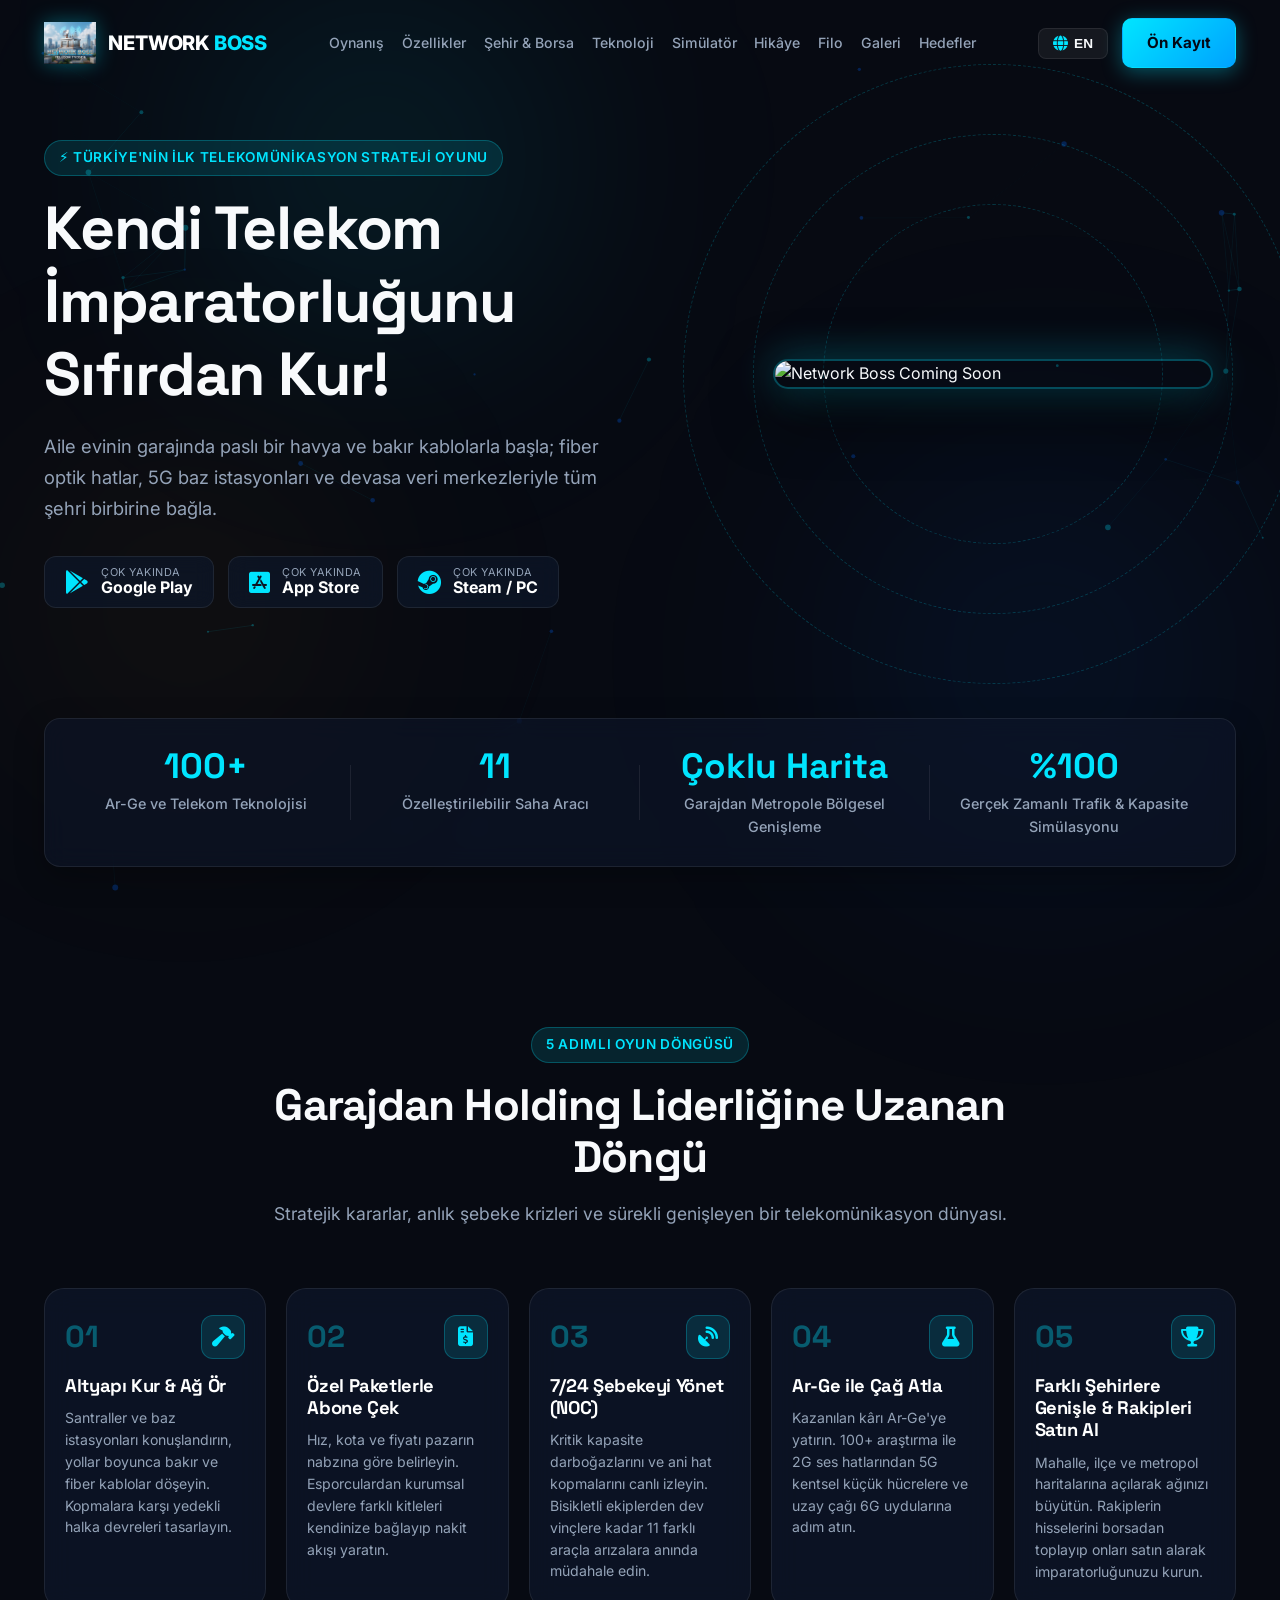
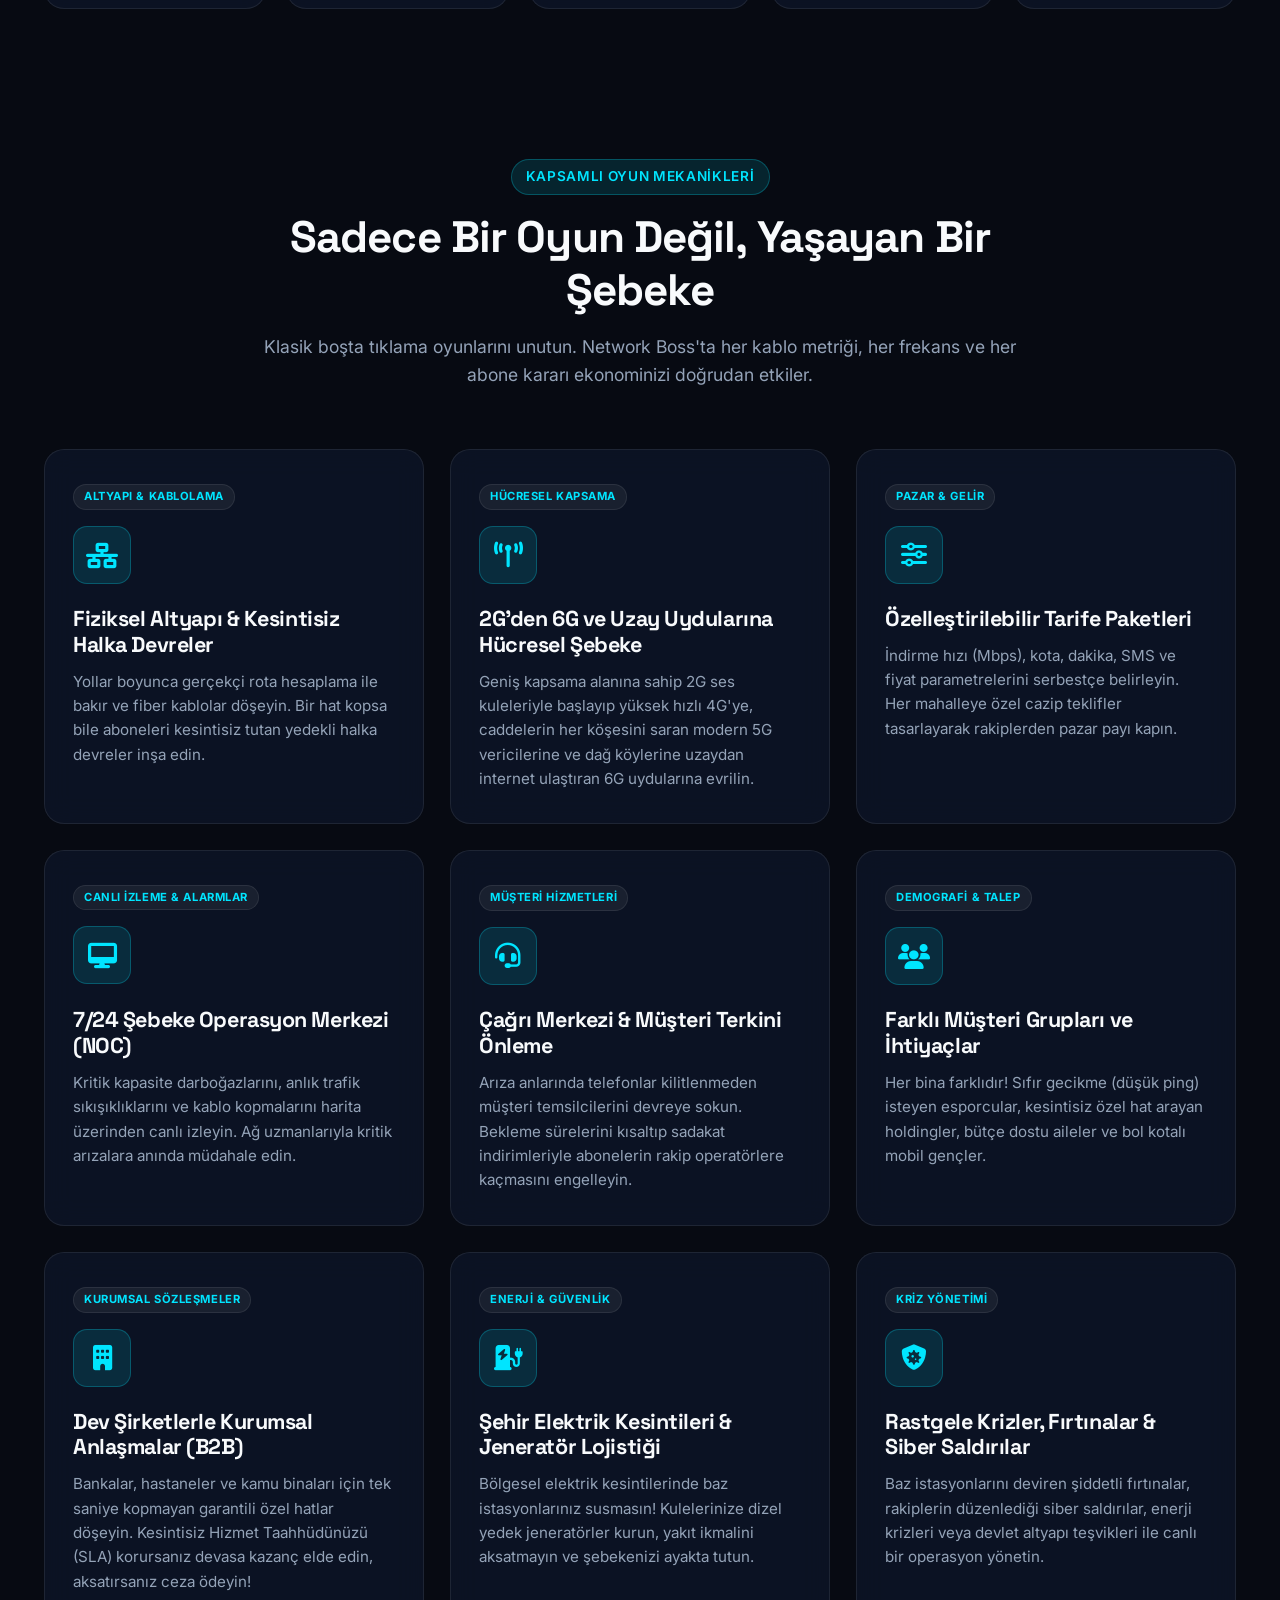
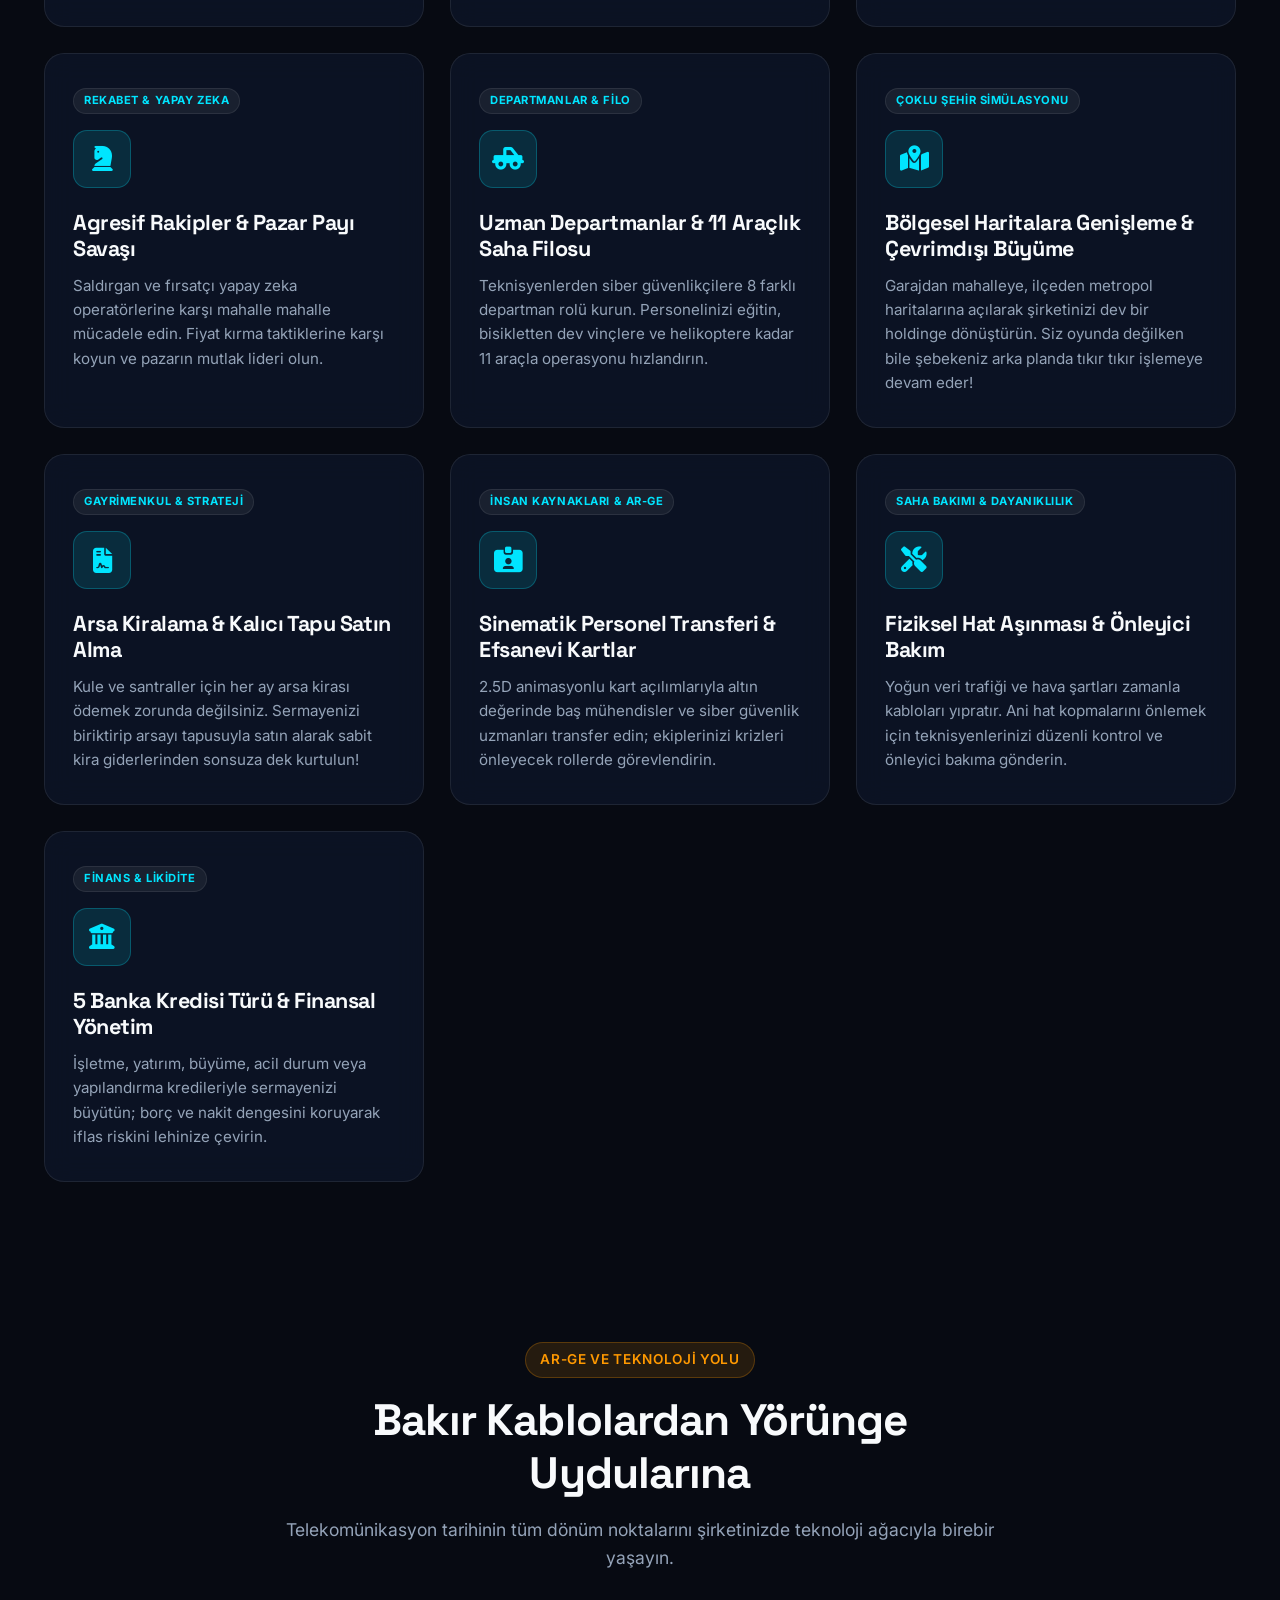
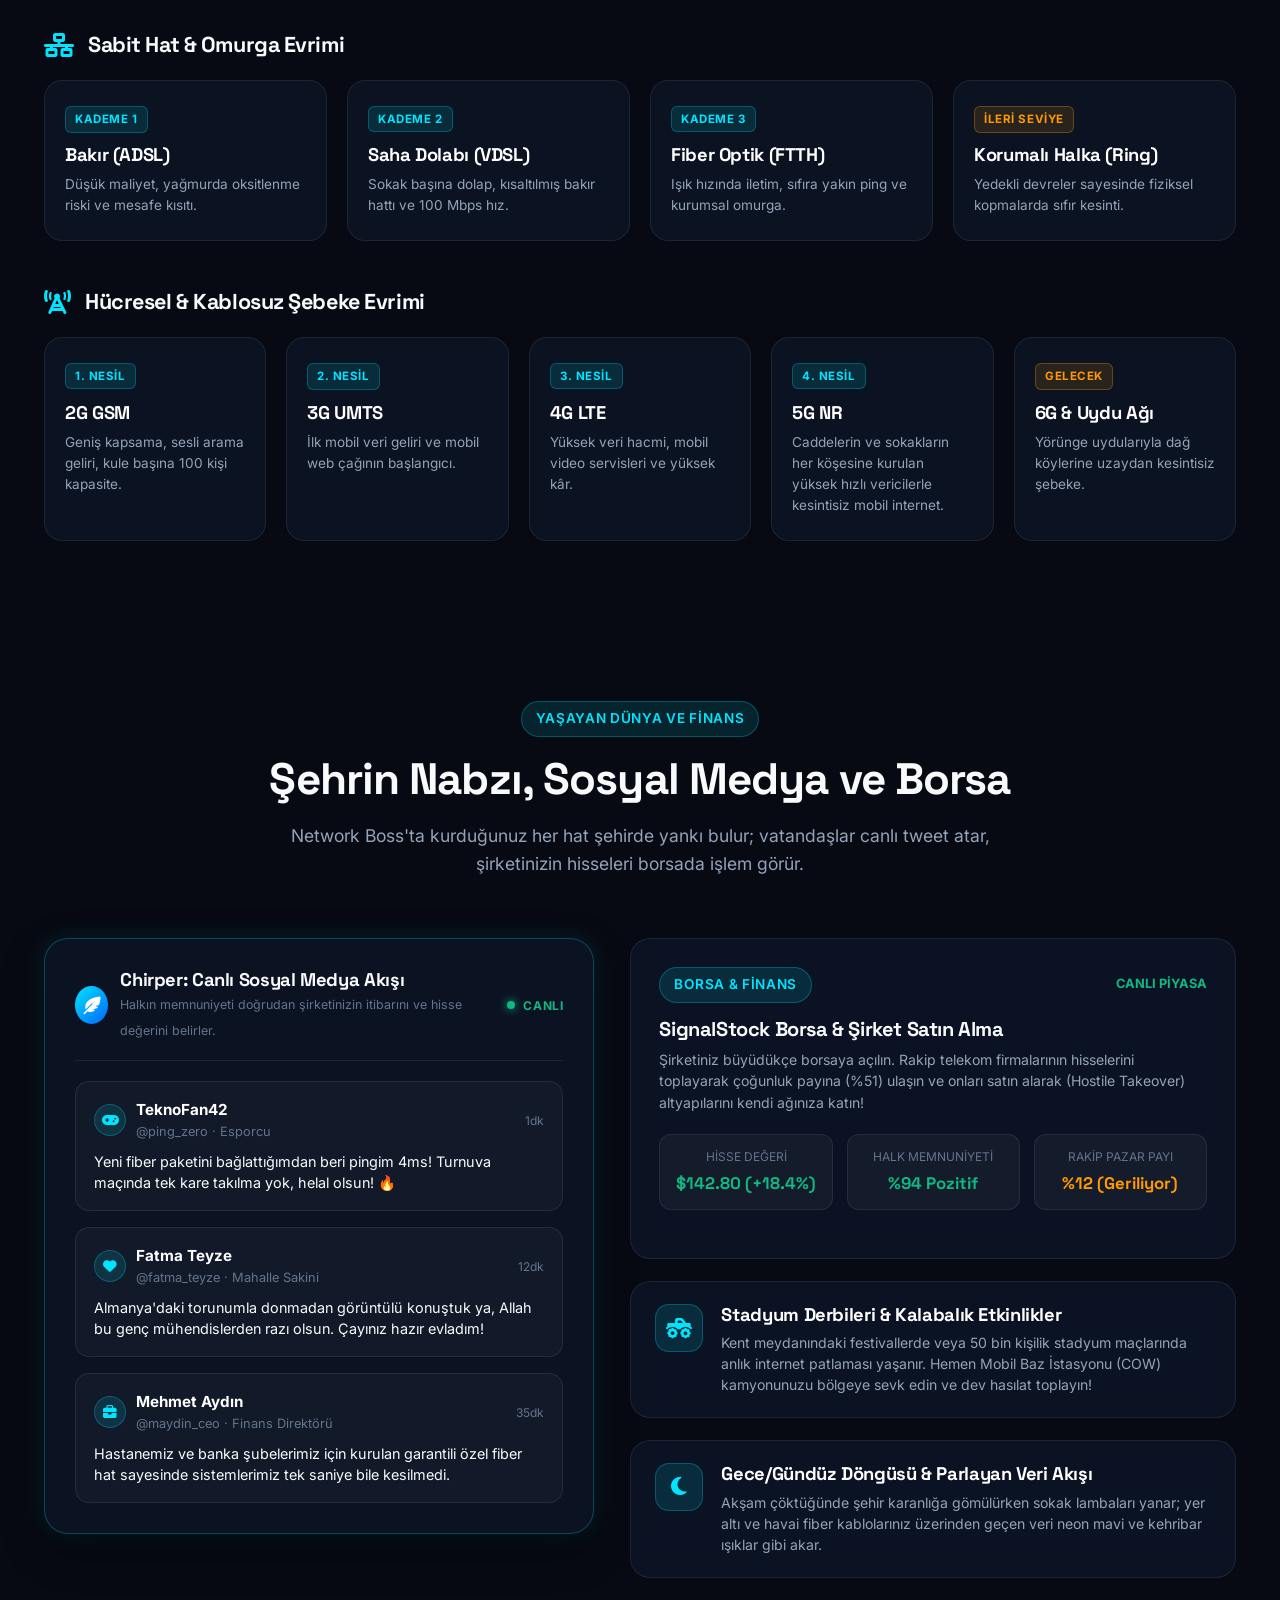
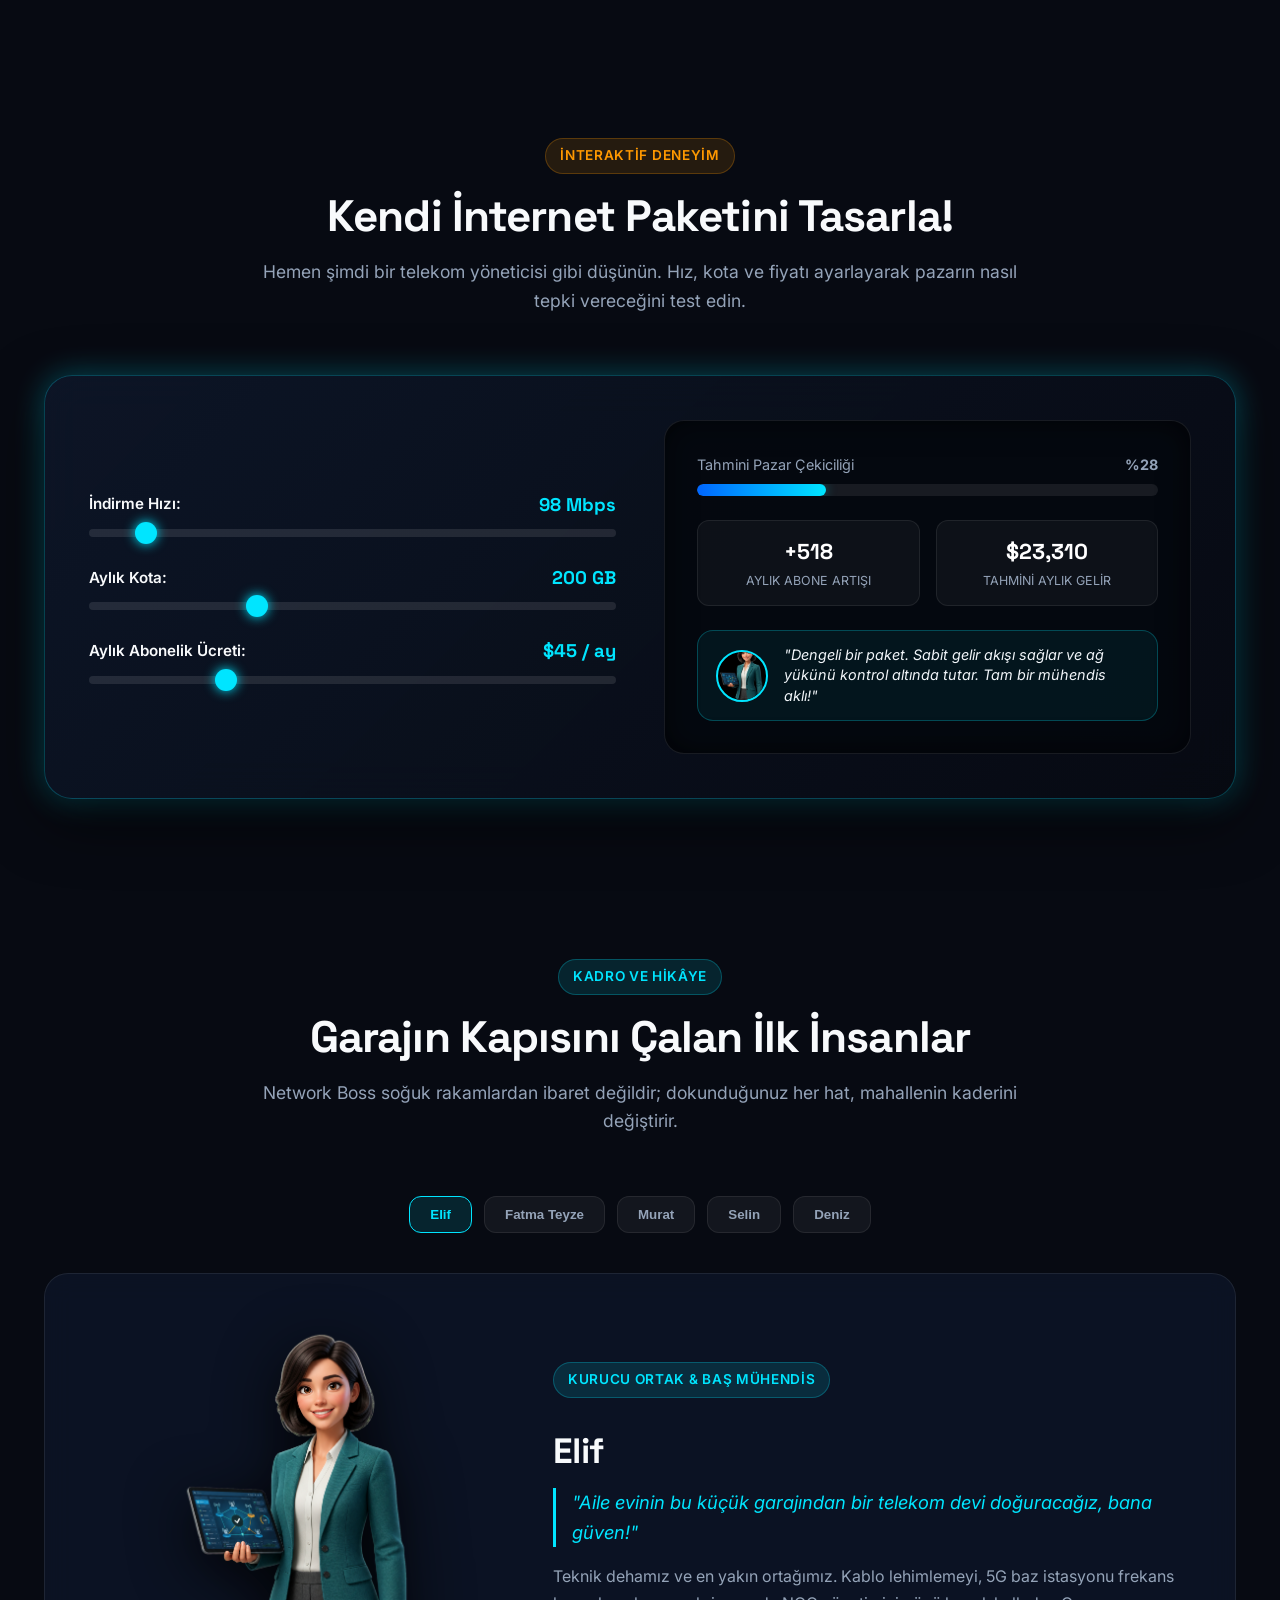
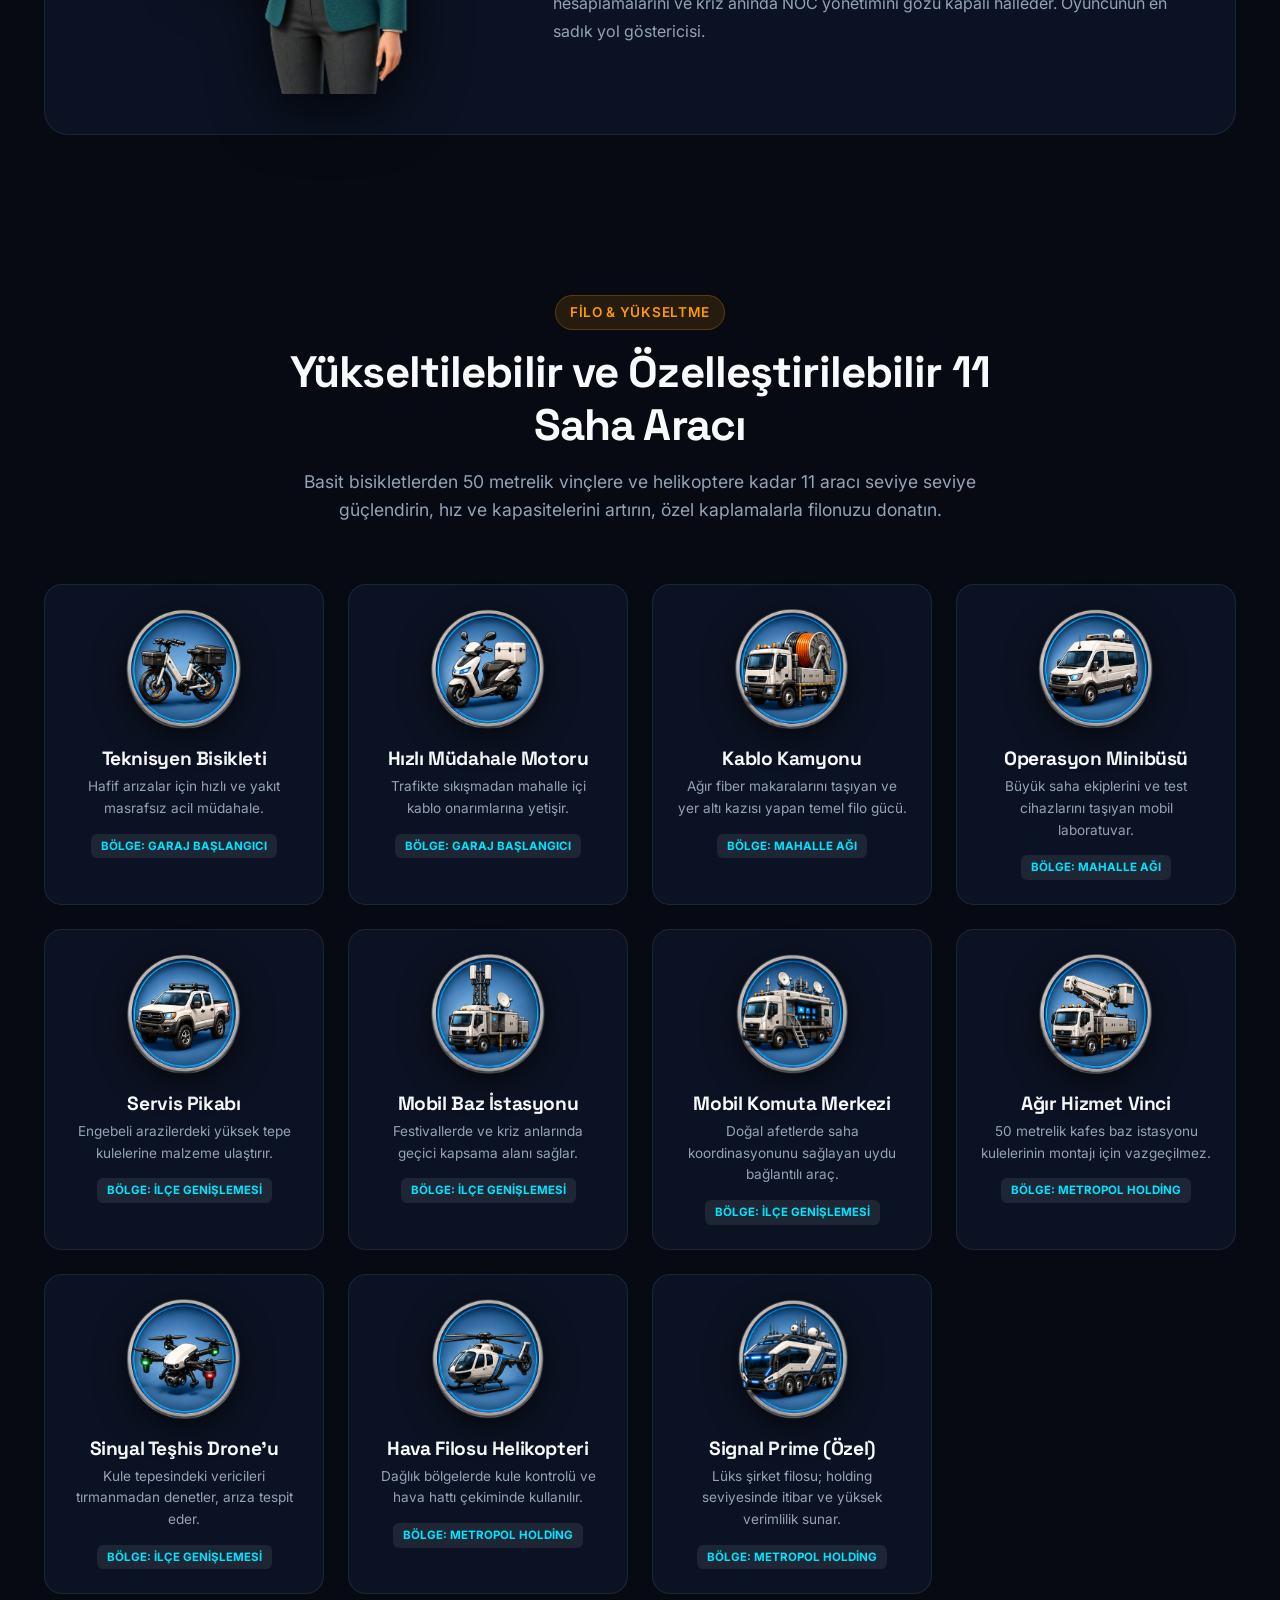
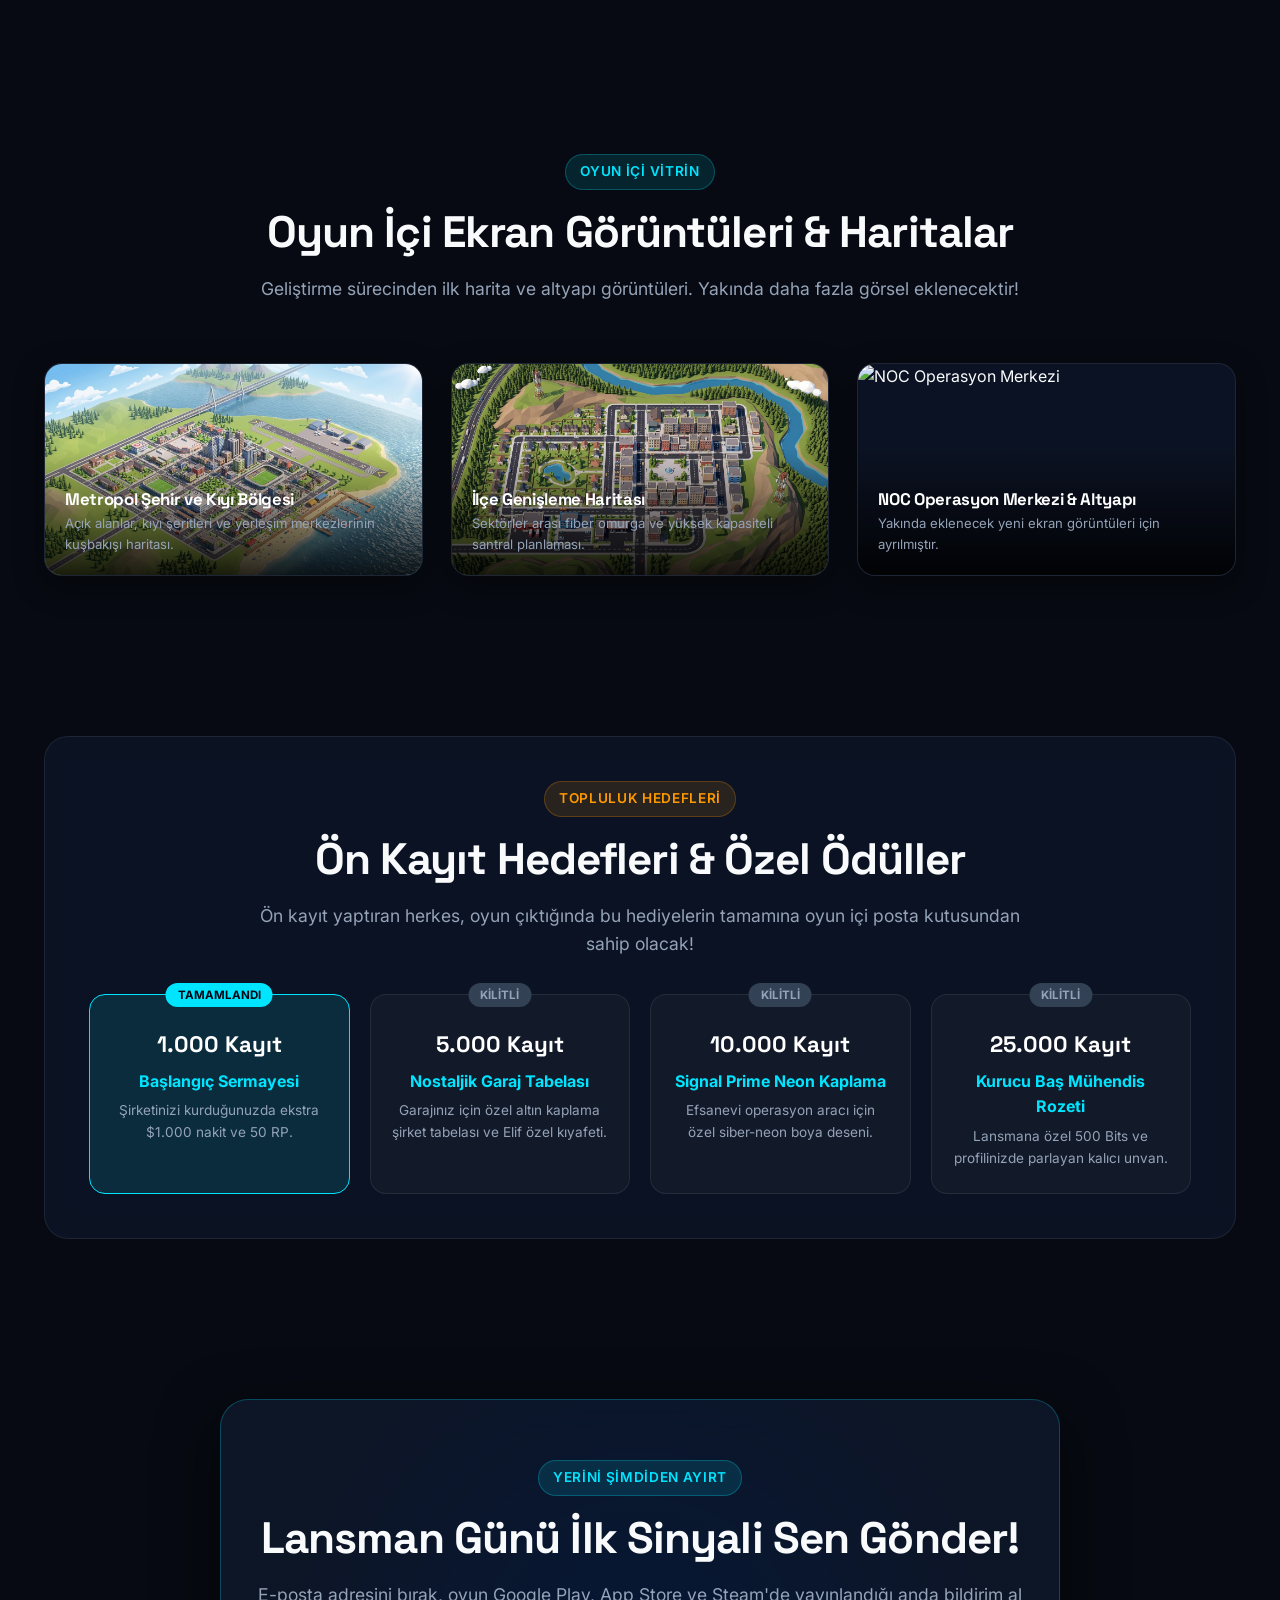
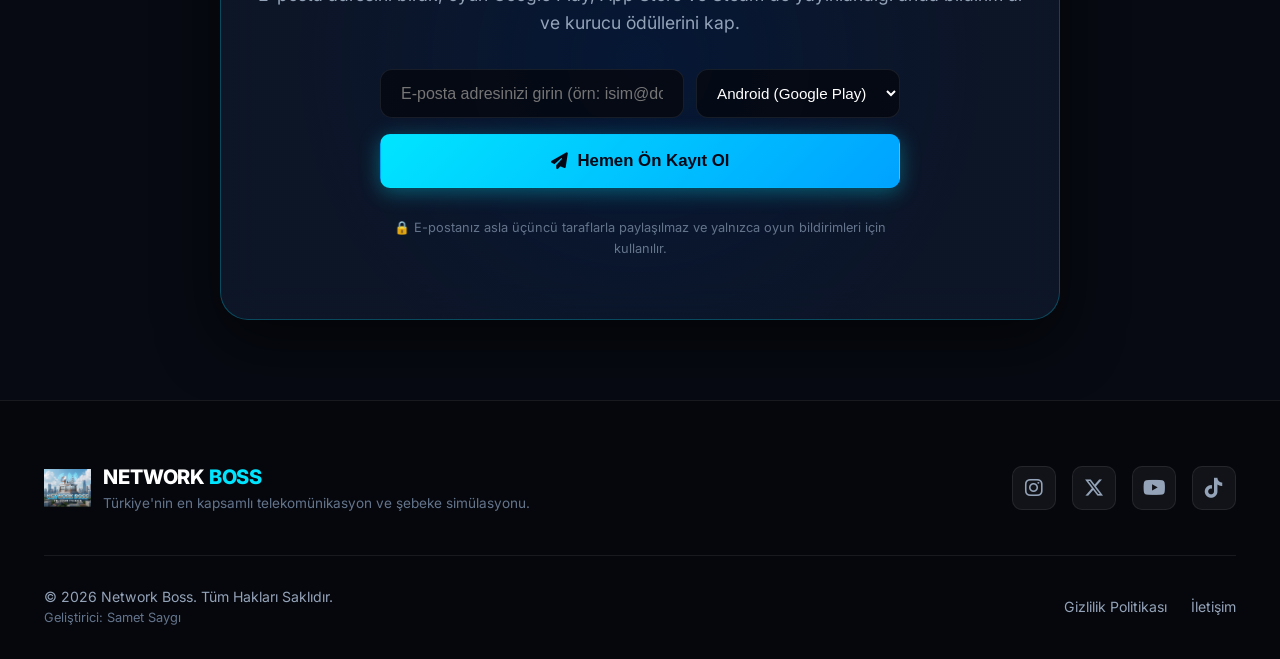
==== commit f3184b56: "fix: remove upgrade tags from vehicle cards and update ticker metric to Özelleştirilebilir Saha Arac" ====
--- a/index.html
+++ b/index.html
@@ -142,7 +142,7 @@
                 </div>
                 <div class="metric-item">
                     <div class="metric-val" data-i18n="metrics.fleet_val">11</div>
-                    <div class="metric-lbl" data-i18n="metrics.fleet_lbl">Özel Operasyon & Saha Aracı</div>
+                    <div class="metric-lbl" data-i18n="metrics.fleet_lbl">Özelleştirilebilir Saha Aracı</div>
                 </div>
                 <div class="metric-item">
                     <div class="metric-val" data-i18n="metrics.stages_val">Çoklu Harita</div>
@@ -783,10 +783,7 @@
                     <img src="assets/img/vehicles/bisiklet.PNG" alt="Bisiklet" class="fleet-img">
                     <h4 class="fleet-name" data-i18n="fleet.bike_name">Teknisyen Bisikleti</h4>
                     <p class="fleet-role" data-i18n="fleet.bike_role">Hafif arızalar için hızlı ve yakıt masrafsız acil müdahale.</p>
-                    <div class="fleet-meta-row">
-                        <span class="fleet-tier-tag" data-i18n="fleet.tier1">Bölge: Garaj Başlangıcı</span>
-                        <span class="fleet-upgrade-tag" data-i18n="fleet.upgradeable">1-10 Sv. Yükseltilebilir</span>
-                    </div>
+                    <span class="fleet-tier-tag" data-i18n="fleet.tier1">Bölge: Garaj Başlangıcı</span>
                 </div>
 
                 <!-- Vehicle 2: Motosiklet -->
@@ -794,10 +791,7 @@
                     <img src="assets/img/vehicles/motosiklet.PNG" alt="Motosiklet" class="fleet-img">
                     <h4 class="fleet-name" data-i18n="fleet.moto_name">Hızlı Müdahale Motoru</h4>
                     <p class="fleet-role" data-i18n="fleet.moto_role">Trafikte sıkışmadan mahalle içi kablo onarımlarına yetişir.</p>
-                    <div class="fleet-meta-row">
-                        <span class="fleet-tier-tag" data-i18n="fleet.tier1">Bölge: Garaj Başlangıcı</span>
-                        <span class="fleet-upgrade-tag" data-i18n="fleet.upgradeable">1-10 Sv. Yükseltilebilir</span>
-                    </div>
+                    <span class="fleet-tier-tag" data-i18n="fleet.tier1">Bölge: Garaj Başlangıcı</span>
                 </div>
 
                 <!-- Vehicle 3: Kablo Kamyonu -->
@@ -805,10 +799,7 @@
                     <img src="assets/img/vehicles/kablokamyon.PNG" alt="Kablo Kamyonu" class="fleet-img">
                     <h4 class="fleet-name" data-i18n="fleet.truck_name">Kablo Kamyonu</h4>
                     <p class="fleet-role" data-i18n="fleet.truck_role">Ağır fiber makaralarını taşıyan ve yer altı kazısı yapan temel filo gücü.</p>
-                    <div class="fleet-meta-row">
-                        <span class="fleet-tier-tag" data-i18n="fleet.tier2">Bölge: Mahalle Ağı</span>
-                        <span class="fleet-upgrade-tag" data-i18n="fleet.upgradeable">1-10 Sv. Yükseltilebilir</span>
-                    </div>
+                    <span class="fleet-tier-tag" data-i18n="fleet.tier2">Bölge: Mahalle Ağı</span>
                 </div>
 
                 <!-- Vehicle 4: Minibüs -->
@@ -816,10 +807,7 @@
                     <img src="assets/img/vehicles/minibus.PNG" alt="Minibüs" class="fleet-img">
                     <h4 class="fleet-name" data-i18n="fleet.minibus_name">Operasyon Minibüsü</h4>
                     <p class="fleet-role" data-i18n="fleet.minibus_role">Büyük saha ekiplerini ve test cihazlarını taşıyan mobil laboratuvar.</p>
-                    <div class="fleet-meta-row">
-                        <span class="fleet-tier-tag" data-i18n="fleet.tier2">Bölge: Mahalle Ağı</span>
-                        <span class="fleet-upgrade-tag" data-i18n="fleet.upgradeable">1-10 Sv. Yükseltilebilir</span>
-                    </div>
+                    <span class="fleet-tier-tag" data-i18n="fleet.tier2">Bölge: Mahalle Ağı</span>
                 </div>
 
                 <!-- Vehicle 5: Pickup -->
@@ -827,10 +815,7 @@
                     <img src="assets/img/vehicles/pickup.PNG" alt="Pickup" class="fleet-img">
                     <h4 class="fleet-name" data-i18n="fleet.pickup_name">Servis Pikabı</h4>
                     <p class="fleet-role" data-i18n="fleet.pickup_role">Engebeli arazilerdeki yüksek tepe kulelerine malzeme ulaştırır.</p>
-                    <div class="fleet-meta-row">
-                        <span class="fleet-tier-tag" data-i18n="fleet.tier3">Bölge: İlçe Genişlemesi</span>
-                        <span class="fleet-upgrade-tag" data-i18n="fleet.upgradeable">1-10 Sv. Yükseltilebilir</span>
-                    </div>
+                    <span class="fleet-tier-tag" data-i18n="fleet.tier3">Bölge: İlçe Genişlemesi</span>
                 </div>
 
                 <!-- Vehicle 6: Mobil Baz İstasyonu -->
@@ -838,10 +823,7 @@
                     <img src="assets/img/vehicles/mobilbazistasyonu.PNG" alt="Mobil Baz İstasyonu" class="fleet-img">
                     <h4 class="fleet-name" data-i18n="fleet.mobtower_name">Mobil Baz İstasyonu</h4>
                     <p class="fleet-role" data-i18n="fleet.mobtower_role">Festivallerde ve kriz anlarında geçici kapsama alanı sağlar.</p>
-                    <div class="fleet-meta-row">
-                        <span class="fleet-tier-tag" data-i18n="fleet.tier3">Bölge: İlçe Genişlemesi</span>
-                        <span class="fleet-upgrade-tag" data-i18n="fleet.upgradeable">1-10 Sv. Yükseltilebilir</span>
-                    </div>
+                    <span class="fleet-tier-tag" data-i18n="fleet.tier3">Bölge: İlçe Genişlemesi</span>
                 </div>
 
                 <!-- Vehicle 7: Mobil Komuta -->
@@ -849,10 +831,7 @@
                     <img src="assets/img/vehicles/mobilkomuta.PNG" alt="Mobil Komuta" class="fleet-img">
                     <h4 class="fleet-name" data-i18n="fleet.mobcom_name">Mobil Komuta Merkezi</h4>
                     <p class="fleet-role" data-i18n="fleet.mobcom_role">Doğal afetlerde saha koordinasyonunu sağlayan uydu bağlantılı araç.</p>
-                    <div class="fleet-meta-row">
-                        <span class="fleet-tier-tag" data-i18n="fleet.tier3">Bölge: İlçe Genişlemesi</span>
-                        <span class="fleet-upgrade-tag" data-i18n="fleet.upgradeable">1-10 Sv. Yükseltilebilir</span>
-                    </div>
+                    <span class="fleet-tier-tag" data-i18n="fleet.tier3">Bölge: İlçe Genişlemesi</span>
                 </div>
 
                 <!-- Vehicle 8: Vinç -->
@@ -860,10 +839,7 @@
                     <img src="assets/img/vehicles/vinc.PNG" alt="Vinç" class="fleet-img">
                     <h4 class="fleet-name" data-i18n="fleet.crane_name">Ağır Hizmet Vinci</h4>
                     <p class="fleet-role" data-i18n="fleet.crane_role">50 metrelik kafes baz istasyonu kulelerinin montajı için vazgeçilmez.</p>
-                    <div class="fleet-meta-row">
-                        <span class="fleet-tier-tag" data-i18n="fleet.tier4">Bölge: Metropol Holding</span>
-                        <span class="fleet-upgrade-tag" data-i18n="fleet.upgradeable">1-10 Sv. Yükseltilebilir</span>
-                    </div>
+                    <span class="fleet-tier-tag" data-i18n="fleet.tier4">Bölge: Metropol Holding</span>
                 </div>
 
                 <!-- Vehicle 9: Drone -->
@@ -871,10 +847,7 @@
                     <img src="assets/img/vehicles/drone.PNG" alt="Drone" class="fleet-img">
                     <h4 class="fleet-name" data-i18n="fleet.drone_name">Sinyal Teşhis Drone'u</h4>
                     <p class="fleet-role" data-i18n="fleet.drone_role">Kule tepesindeki vericileri tırmanmadan denetler, arıza tespit eder.</p>
-                    <div class="fleet-meta-row">
-                        <span class="fleet-tier-tag" data-i18n="fleet.tier3">Bölge: İlçe Genişlemesi</span>
-                        <span class="fleet-upgrade-tag" data-i18n="fleet.upgradeable">1-10 Sv. Yükseltilebilir</span>
-                    </div>
+                    <span class="fleet-tier-tag" data-i18n="fleet.tier3">Bölge: İlçe Genişlemesi</span>
                 </div>
 
                 <!-- Vehicle 10: Helikopter -->
@@ -882,10 +855,7 @@
                     <img src="assets/img/vehicles/helikopter.PNG" alt="Helikopter" class="fleet-img">
                     <h4 class="fleet-name" data-i18n="fleet.heli_name">Hava Filosu Helikopteri</h4>
                     <p class="fleet-role" data-i18n="fleet.heli_role">Dağlık bölgelerde kule kontrolü ve hava hattı çekiminde kullanılır.</p>
-                    <div class="fleet-meta-row">
-                        <span class="fleet-tier-tag" data-i18n="fleet.tier4">Bölge: Metropol Holding</span>
-                        <span class="fleet-upgrade-tag" data-i18n="fleet.upgradeable">1-10 Sv. Yükseltilebilir</span>
-                    </div>
+                    <span class="fleet-tier-tag" data-i18n="fleet.tier4">Bölge: Metropol Holding</span>
                 </div>
 
                 <!-- Vehicle 11: Signal Prime -->
@@ -893,10 +863,7 @@
                     <img src="assets/img/vehicles/signalprime.PNG" alt="Signal Prime" class="fleet-img">
                     <h4 class="fleet-name" data-i18n="fleet.prime_name">Signal Prime (Özel)</h4>
                     <p class="fleet-role" data-i18n="fleet.prime_role">Lüks şirket filosu; holding seviyesinde itibar ve yüksek verimlilik sunar.</p>
-                    <div class="fleet-meta-row">
-                        <span class="fleet-tier-tag" data-i18n="fleet.tier4">Bölge: Metropol Holding</span>
-                        <span class="fleet-upgrade-tag" data-i18n="fleet.custom_skin">Özel Siber Kaplama</span>
-                    </div>
+                    <span class="fleet-tier-tag" data-i18n="fleet.tier4">Bölge: Metropol Holding</span>
                 </div>
             </div>
         </div>
--- a/assets/css/style.css
+++ b/assets/css/style.css
@@ -1374,13 +1374,6 @@
     margin-bottom: 12px;
 }
 
-.fleet-meta-row {
-    display: flex;
-    flex-wrap: wrap;
-    gap: 6px;
-    align-items: center;
-}
-
 .fleet-tier-tag {
     display: inline-block;
     padding: 3px 10px;
@@ -1390,17 +1383,6 @@
     text-transform: uppercase;
     background: rgba(255, 255, 255, 0.08);
     color: var(--primary-cyan);
-}
-
-.fleet-upgrade-tag {
-    display: inline-block;
-    padding: 3px 10px;
-    border-radius: 6px;
-    font-size: 0.72rem;
-    font-weight: 700;
-    background: rgba(245, 158, 11, 0.15);
-    color: var(--amber-copper);
-    border: 1px solid rgba(245, 158, 11, 0.3);
 }
 
 /* ==========================================================================
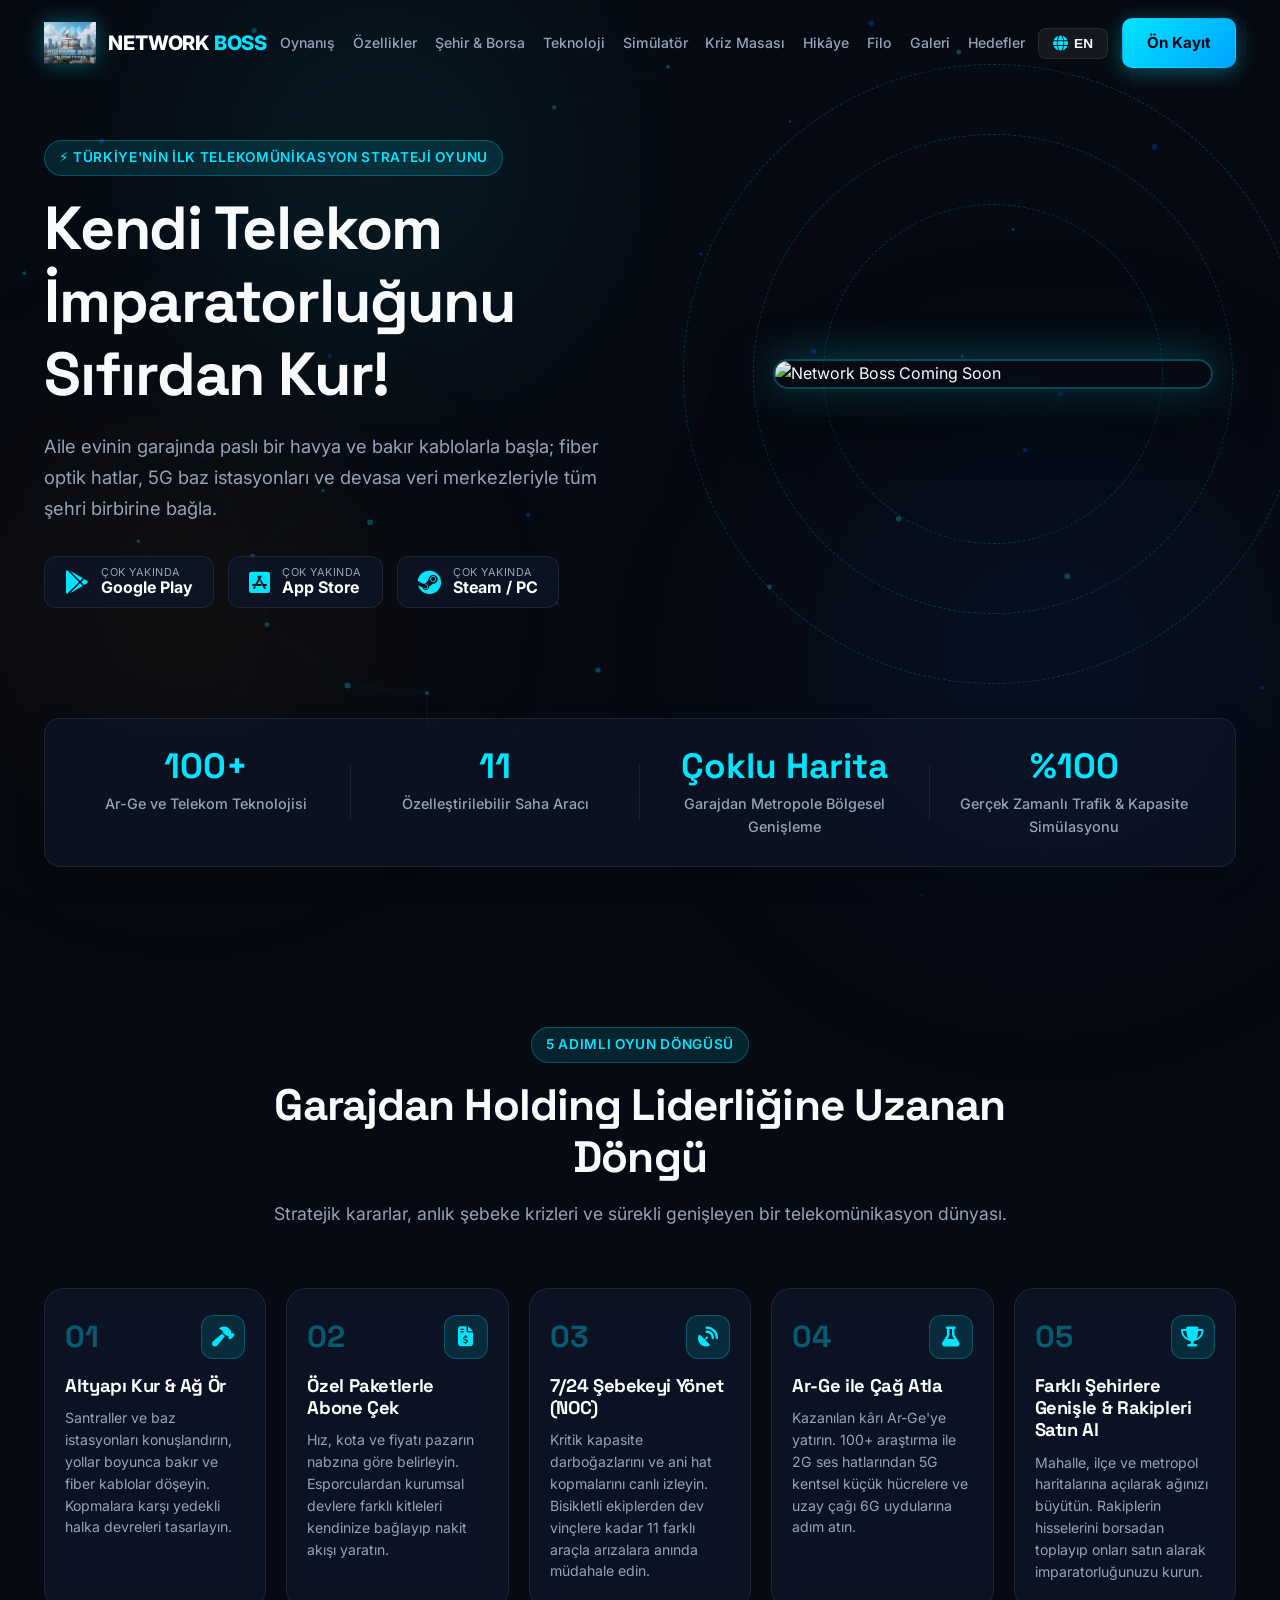
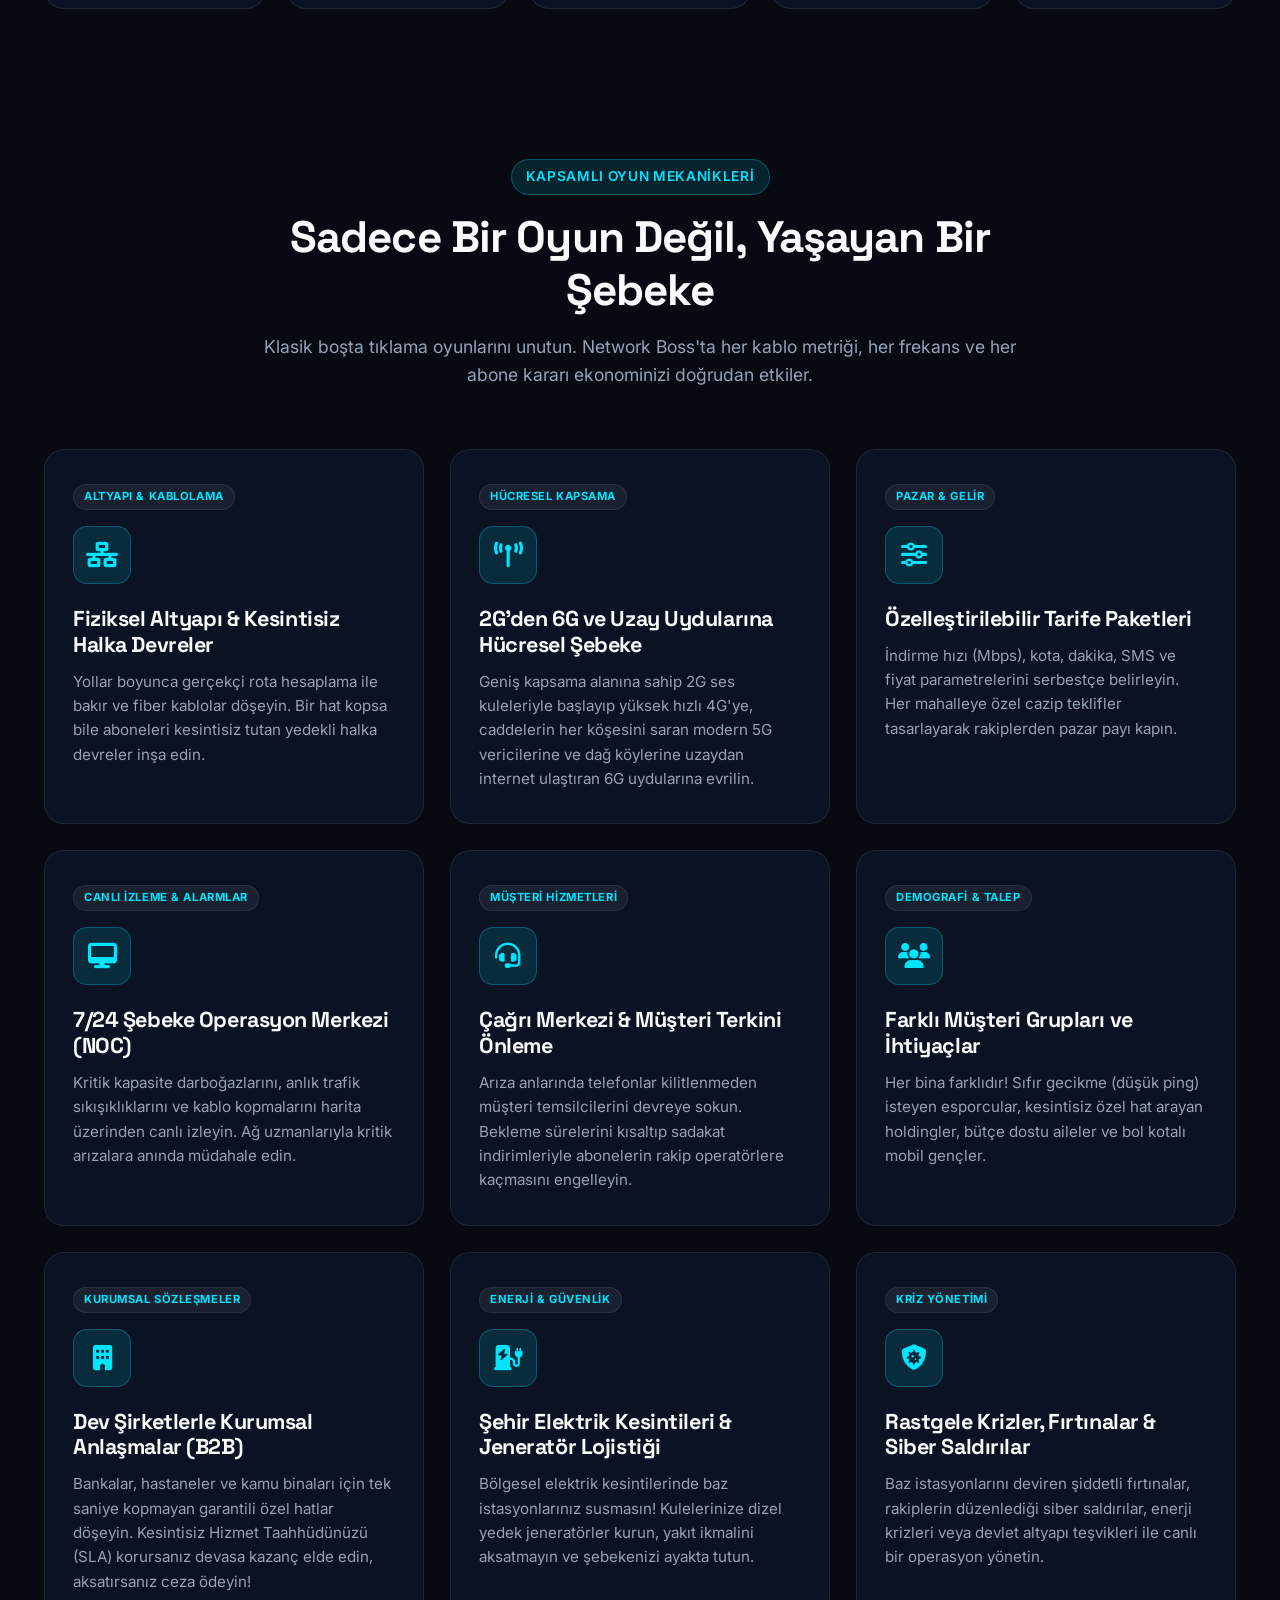
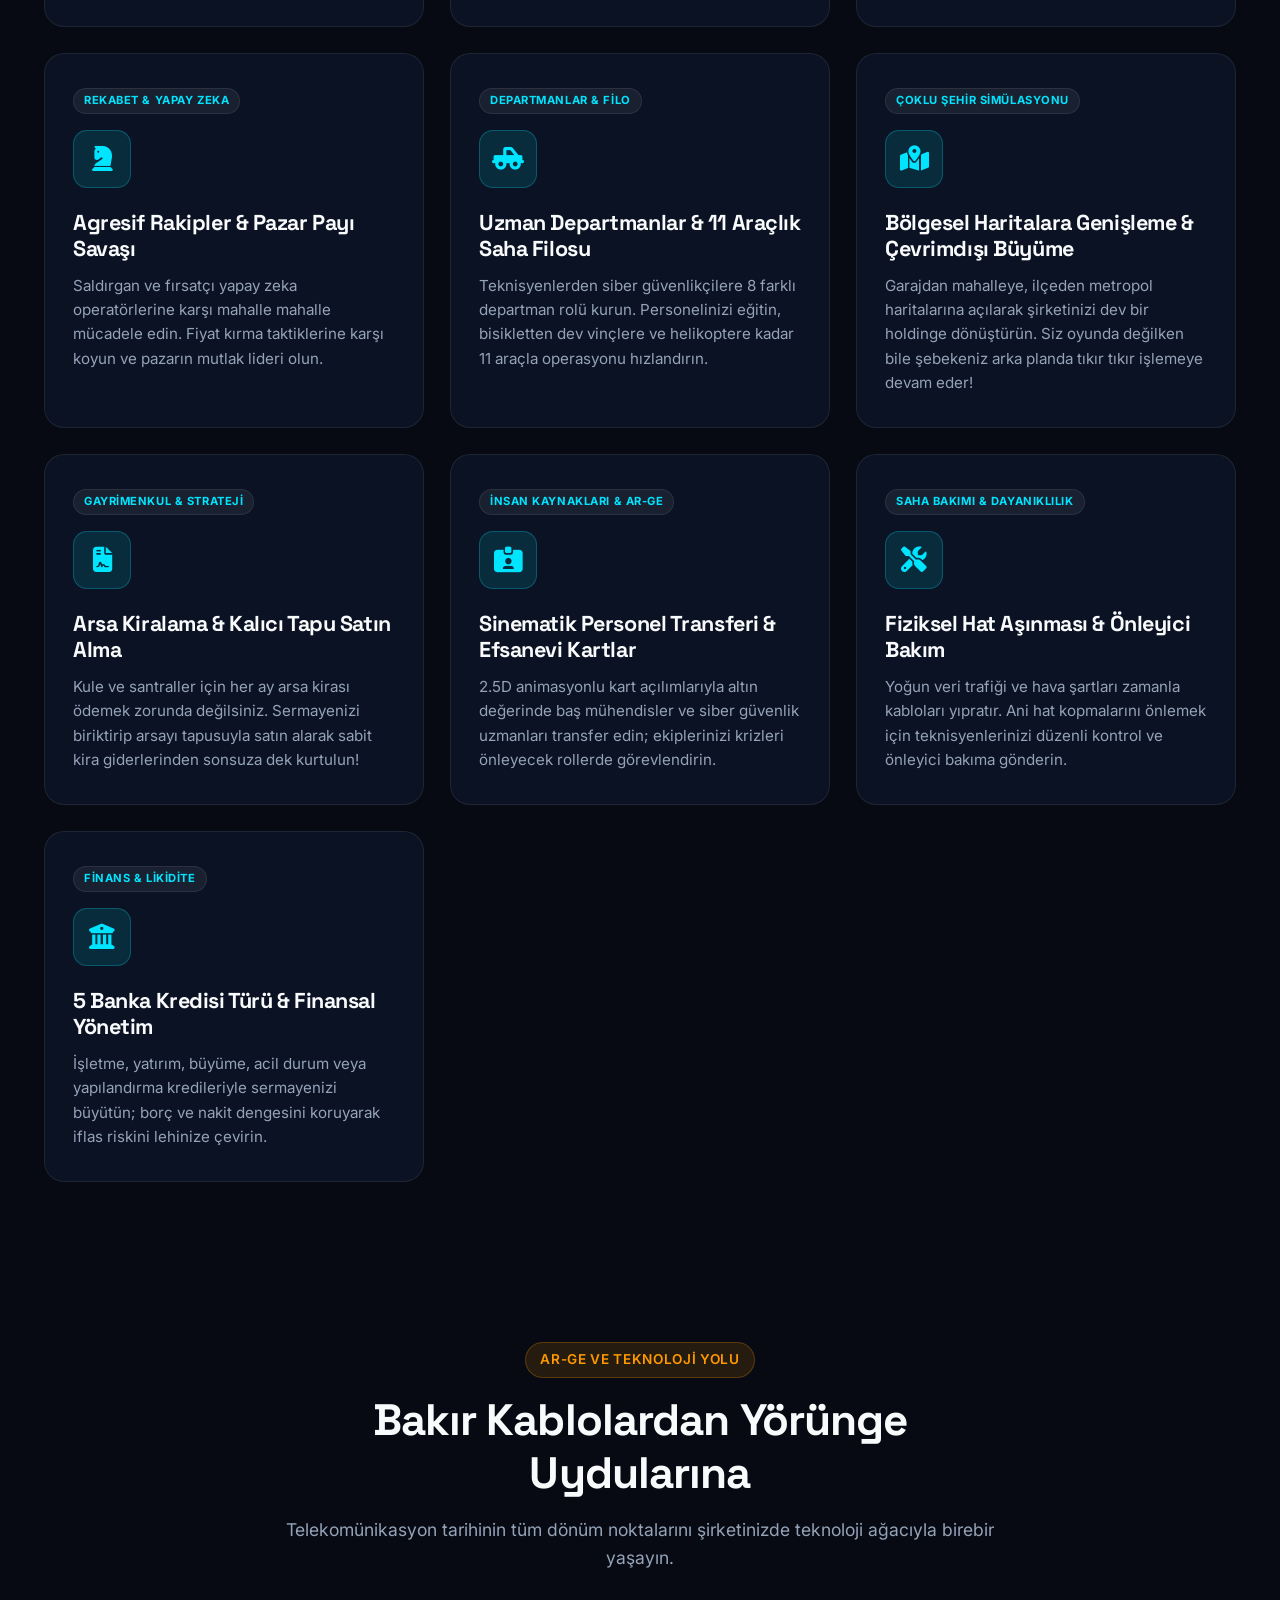
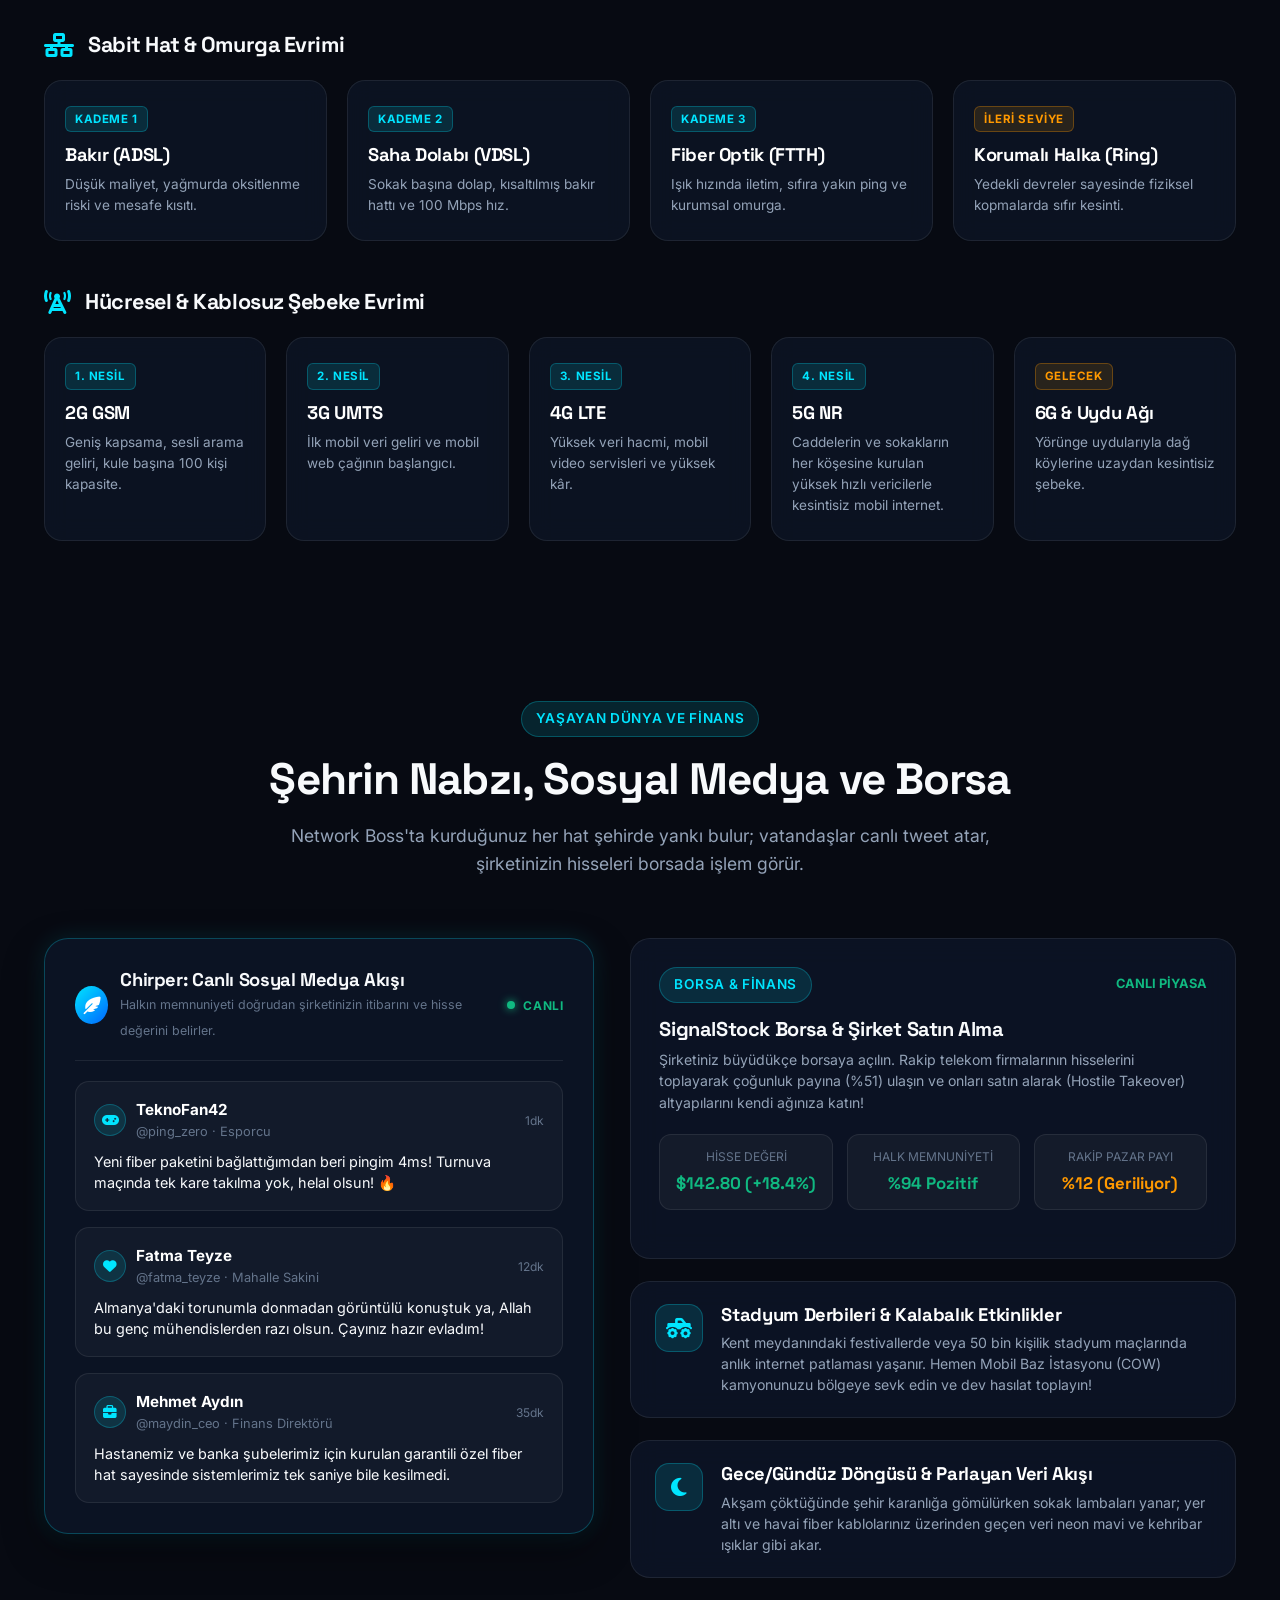
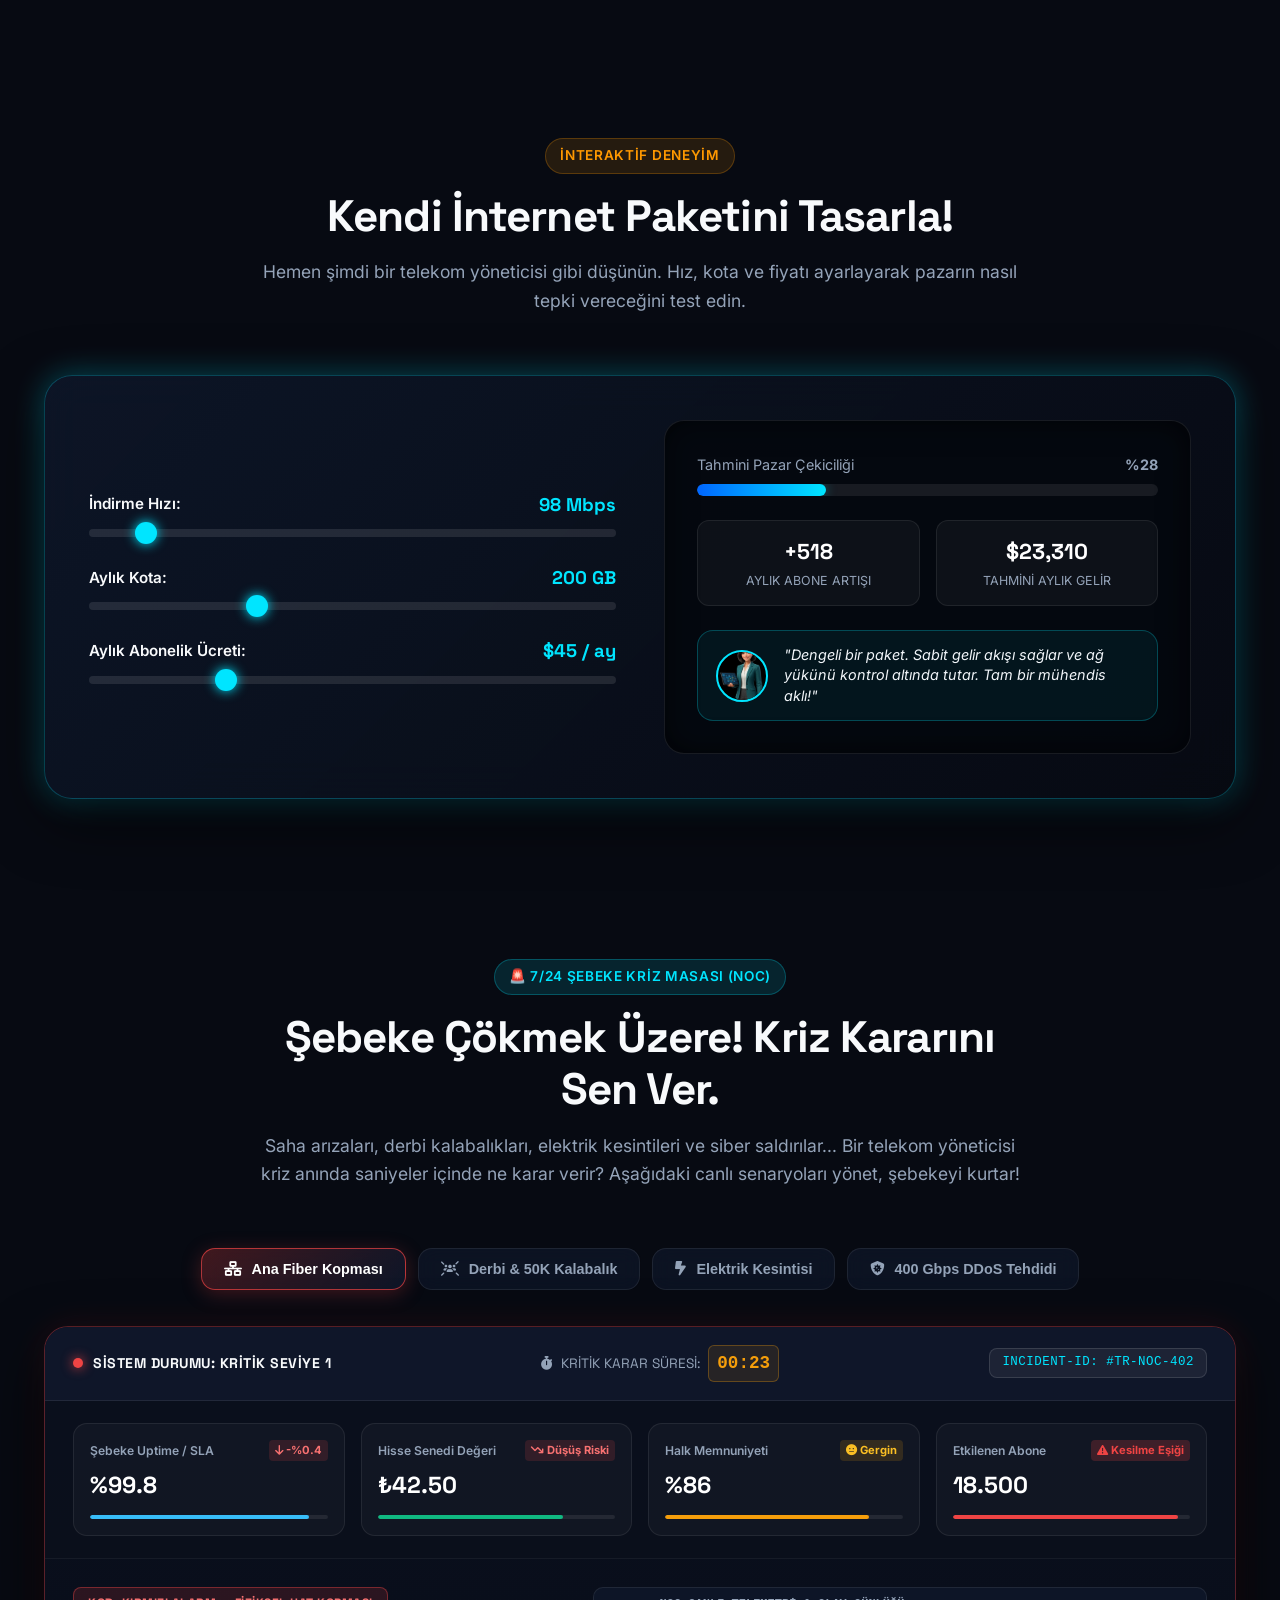
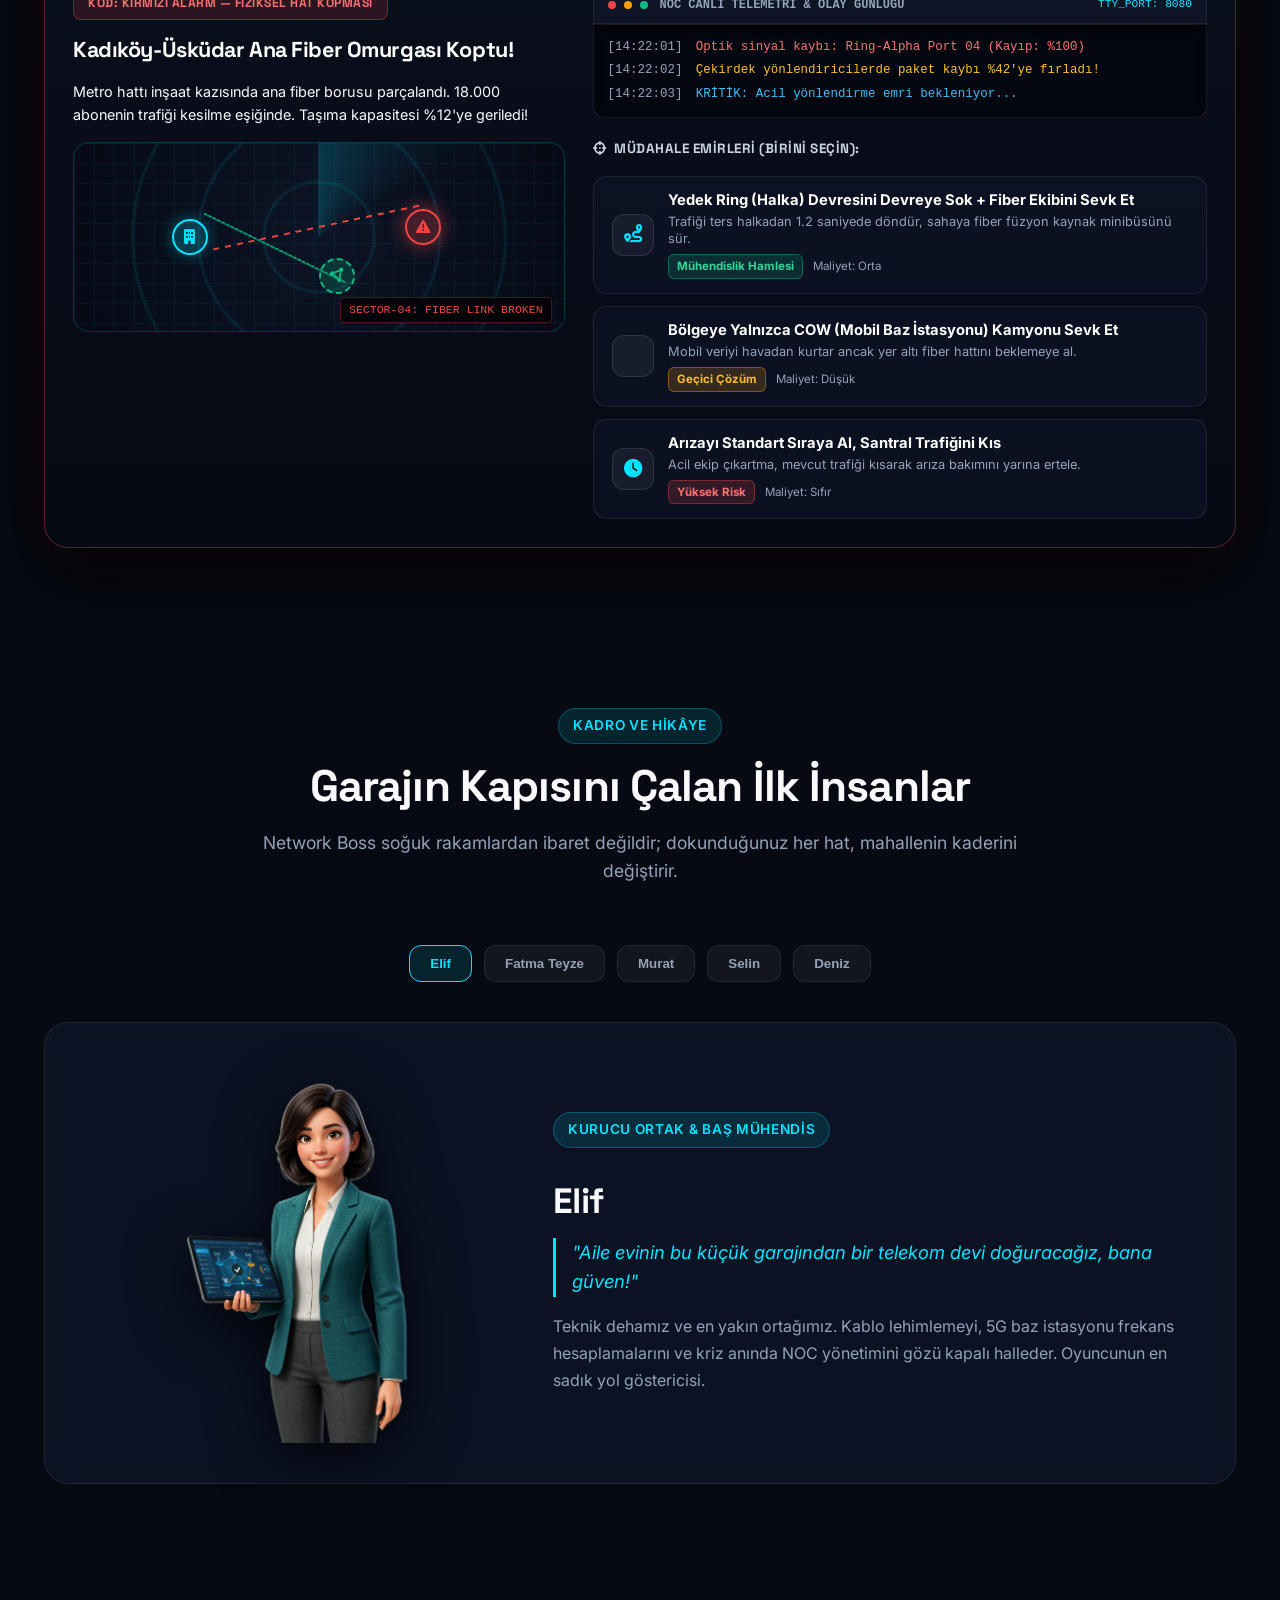
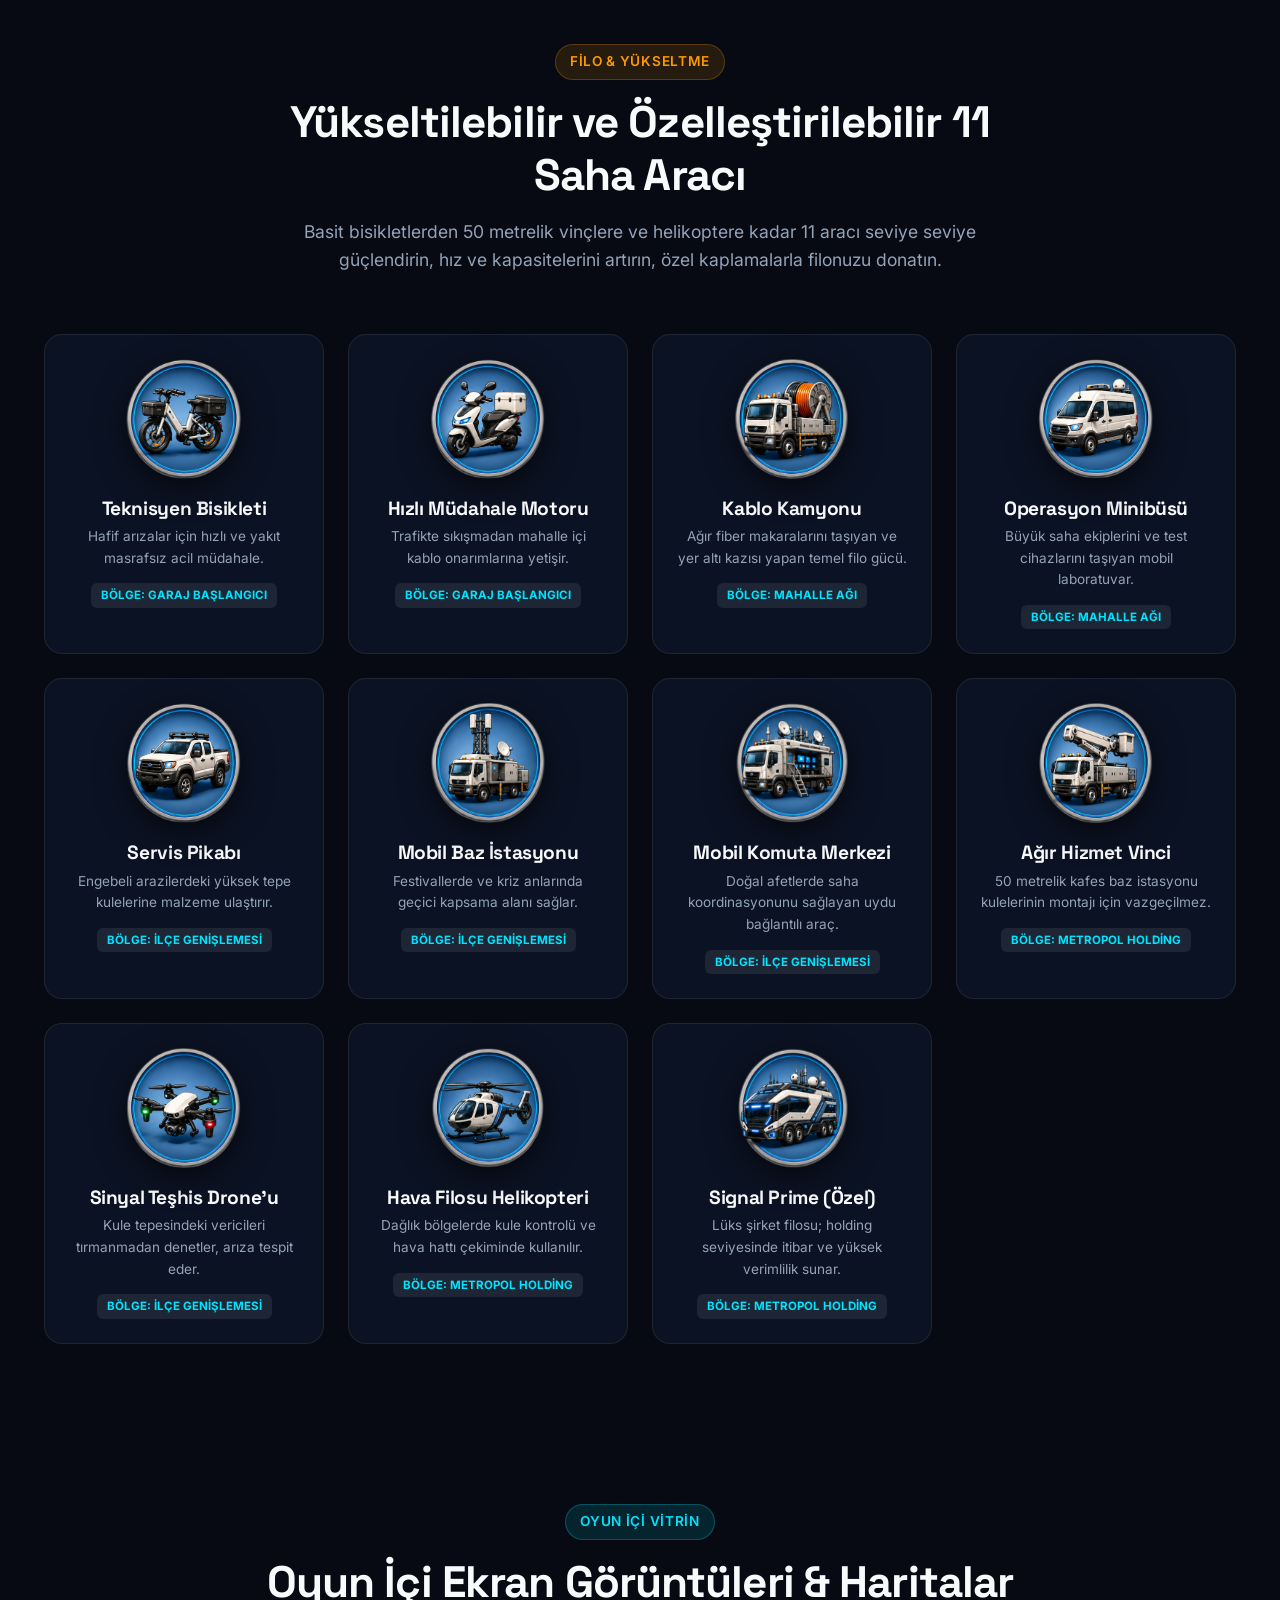
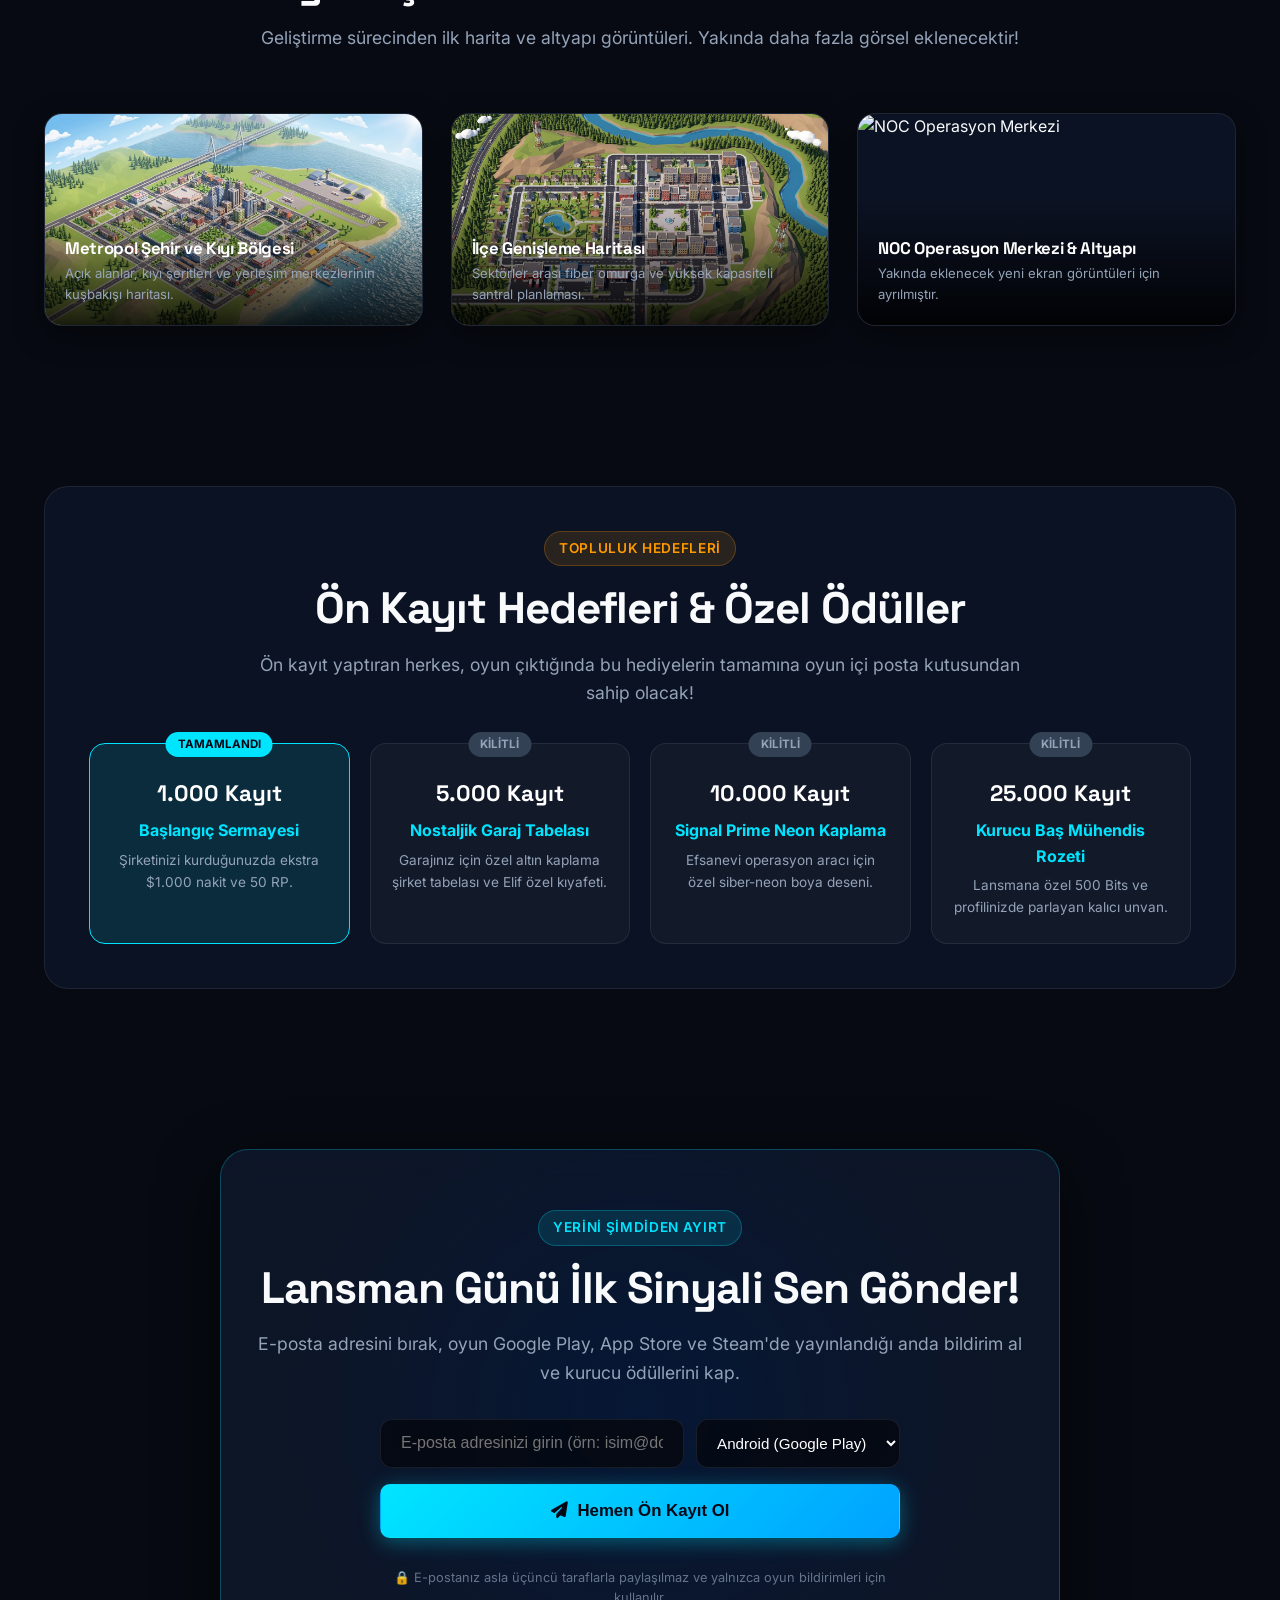
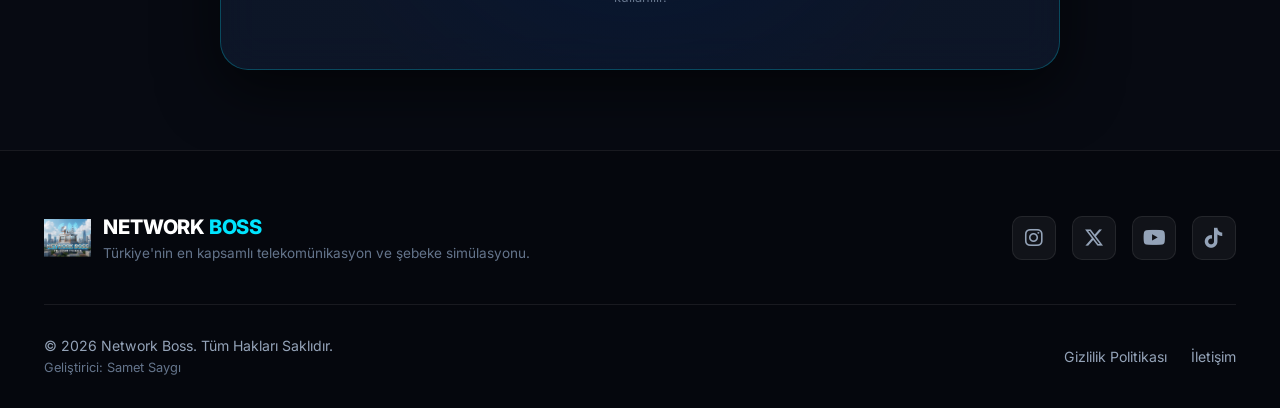
==== commit 846defff: "feat: Add interactive 24/7 NOC Crisis Simulator mini-game with 4 scenarios, live HUD and bilingual s" ====
--- a/index.html
+++ b/index.html
@@ -60,6 +60,7 @@
                     <li><a href="#city-life" class="nav-link" data-i18n="nav.city_life">Şehir & Borsa</a></li>
                     <li><a href="#techroad" class="nav-link" data-i18n="nav.tech_tree">Teknoloji</a></li>
                     <li><a href="#simulator" class="nav-link" data-i18n="nav.simulator">Simülatör</a></li>
+                    <li><a href="#noc-sim" class="nav-link" data-i18n="nav.noc_sim">Kriz Masası</a></li>
                     <li><a href="#story" class="nav-link" data-i18n="nav.story">Hikâye</a></li>
                     <li><a href="#fleet" class="nav-link" data-i18n="nav.fleet">Filo</a></li>
                     <li><a href="#gallery" class="nav-link" data-i18n="nav.gallery">Galeri</a></li>
@@ -729,6 +730,206 @@
         </div>
     </section>
 
+    <!-- 7B. INTERACTIVE NOC CRISIS SIMULATOR -->
+    <section class="noc-section" id="noc-sim">
+        <div class="container">
+            <div class="section-header">
+                <div class="badge badge-danger" data-i18n="noc.badge">🚨 7/24 ŞEBEKE KRİZ MASASI (NOC)</div>
+                <h2 class="section-title" data-i18n="noc.title">Şebeke Çökmek Üzere! Kriz Kararını Sen Ver.</h2>
+                <p class="section-subtitle" data-i18n="noc.subtitle">
+                    Saha arızaları, derbi kalabalıkları, elektrik kesintileri ve siber saldırılar... Bir telekom yöneticisi kriz anında saniyeler içinde ne karar verir? Aşağıdaki canlı senaryoları yönet, şebekeyi kurtar!
+                </p>
+            </div>
+
+            <!-- Scenario Tabs -->
+            <div class="noc-tabs">
+                <button type="button" class="noc-tab-btn active" data-scenario="fiber">
+                    <i class="fas fa-network-wired"></i>
+                    <span data-i18n="noc.tab_fiber">Ana Fiber Kopması</span>
+                </button>
+                <button type="button" class="noc-tab-btn" data-scenario="crowd">
+                    <i class="fas fa-users-rays"></i>
+                    <span data-i18n="noc.tab_crowd">Derbi & 50K Kalabalık</span>
+                </button>
+                <button type="button" class="noc-tab-btn" data-scenario="blackout">
+                    <i class="fas fa-bolt-lightning"></i>
+                    <span data-i18n="noc.tab_blackout">Elektrik Kesintisi</span>
+                </button>
+                <button type="button" class="noc-tab-btn" data-scenario="cyber">
+                    <i class="fas fa-shield-virus"></i>
+                    <span data-i18n="noc.tab_cyber">400 Gbps DDoS Tehdidi</span>
+                </button>
+            </div>
+
+            <!-- NOC Command Terminal Container -->
+            <div class="noc-terminal-card">
+                <!-- Terminal Top Bar -->
+                <div class="noc-terminal-header">
+                    <div class="noc-status-box">
+                        <span class="noc-led-indicator pulse-danger" id="nocLed"></span>
+                        <span class="noc-status-text" id="nocStatusText" data-i18n="noc.status_critical">SİSTEM DURUMU: KRİTİK SEVİYE 1</span>
+                    </div>
+                    <div class="noc-timer-box">
+                        <i class="fas fa-stopwatch"></i>
+                        <span data-i18n="noc.timer_label">KRİTİK KARAR SÜRESİ:</span>
+                        <span class="noc-countdown" id="nocCountdown">00:28</span>
+                    </div>
+                    <div class="noc-incident-pill" id="nocIncidentId">INCIDENT-ID: #TR-NOC-402</div>
+                </div>
+
+                <!-- Telemetry HUD Grid -->
+                <div class="noc-telemetry-grid">
+                    <div class="noc-telemetry-card">
+                        <div class="telemetry-top">
+                            <span class="telemetry-lbl" data-i18n="noc.hud_sla">Şebeke Uptime / SLA</span>
+                            <span class="telemetry-trend trend-down" id="nocSlaTrend"><i class="fas fa-arrow-down"></i> -%0.4</span>
+                        </div>
+                        <div class="telemetry-val" id="nocSlaVal">%99.8</div>
+                        <div class="telemetry-bar"><div class="telemetry-fill fill-sla" id="nocSlaBar" style="width: 92%;"></div></div>
+                    </div>
+
+                    <div class="noc-telemetry-card">
+                        <div class="telemetry-top">
+                            <span class="telemetry-lbl" data-i18n="noc.hud_stock">Hisse Senedi Değeri</span>
+                            <span class="telemetry-trend trend-down" id="nocStockTrend"><i class="fas fa-arrow-trend-down"></i> Tehdit Altında</span>
+                        </div>
+                        <div class="telemetry-val" id="nocStockVal">₺42.50</div>
+                        <div class="telemetry-bar"><div class="telemetry-fill fill-stock" id="nocStockBar" style="width: 78%;"></div></div>
+                    </div>
+
+                    <div class="noc-telemetry-card">
+                        <div class="telemetry-top">
+                            <span class="telemetry-lbl" data-i18n="noc.hud_sentiment">Halk Memnuniyeti</span>
+                            <span class="telemetry-trend trend-warn" id="nocSentimentTrend"><i class="fas fa-face-meh"></i> Gergin</span>
+                        </div>
+                        <div class="telemetry-val" id="nocSentimentVal">%86</div>
+                        <div class="telemetry-bar"><div class="telemetry-fill fill-sentiment" id="nocSentimentBar" style="width: 86%;"></div></div>
+                    </div>
+
+                    <div class="noc-telemetry-card">
+                        <div class="telemetry-top">
+                            <span class="telemetry-lbl" data-i18n="noc.hud_subs">Etkilenen Abone</span>
+                            <span class="telemetry-trend trend-danger" id="nocSubsTrend"><i class="fas fa-triangle-exclamation"></i> Kesilme Eşiği</span>
+                        </div>
+                        <div class="telemetry-val text-danger" id="nocSubsVal">18.500</div>
+                        <div class="telemetry-bar"><div class="telemetry-fill fill-danger" id="nocSubsBar" style="width: 95%;"></div></div>
+                    </div>
+                </div>
+
+                <!-- Incident Brief & Tactical Log Console -->
+                <div class="noc-body-grid">
+                    <!-- Left: Incident Intel & Radar Schematic -->
+                    <div class="noc-intel-pane">
+                        <div class="noc-alert-banner">
+                            <span class="noc-alert-code" id="nocAlertLevel" data-i18n="noc.fiber.alert_level">KOD: KIRMIZI ALARM — FİZİKSEL HAT KOPMASI</span>
+                        </div>
+                        <h3 class="noc-event-title" id="nocEventTitle" data-i18n="noc.fiber.title">Kadıköy-Üsküdar Ana Fiber Omurgası Koptu!</h3>
+                        <p class="noc-event-desc" id="nocEventDesc" data-i18n="noc.fiber.desc">
+                            Metro hattı inşaat kazısında ana fiber borusu parçalandı. 18.000 abonenin trafiği kesilme eşiğinde. Taşıma kapasitesi %12'ye geriledi!
+                        </p>
+
+                        <!-- Radar Node Graphic -->
+                        <div class="noc-radar-display">
+                            <div class="radar-sweep"></div>
+                            <div class="radar-grid-lines"></div>
+                            <div class="radar-node node-core" title="Merkez Santral"><i class="fas fa-building"></i></div>
+                            <div class="radar-node node-alert" id="radarAlertNode" title="Arıza Bölgesi"><i class="fas fa-triangle-exclamation"></i></div>
+                            <div class="radar-node node-backup" title="Yedek Halka / Ring"><i class="fas fa-circle-nodes"></i></div>
+                            <div class="radar-link link-broken"></div>
+                            <div class="radar-link link-backup"></div>
+                            <div class="radar-tag" id="radarTag">SECTOR-04: FIBER LINK BROKEN</div>
+                        </div>
+                    </div>
+
+                    <!-- Right: Console Stream & Tactical Directives -->
+                    <div class="noc-console-pane">
+                        <div class="console-box-header">
+                            <div class="console-header-left">
+                                <span class="console-dot dot-red"></span>
+                                <span class="console-dot dot-yellow"></span>
+                                <span class="console-dot dot-green"></span>
+                                <span class="console-title" data-i18n="noc.console_title">NOC CANLI TELEMETRİ & OLAY GÜNLÜĞÜ</span>
+                            </div>
+                            <span class="console-badge">TTY_PORT: 8080</span>
+                        </div>
+
+                        <!-- Live Log Stream -->
+                        <div class="noc-log-stream" id="nocLogStream">
+                            <!-- Populated dynamically by JS -->
+                        </div>
+
+                        <!-- Tactical Action Deck Header -->
+                        <div class="action-deck-header">
+                            <i class="fas fa-crosshairs"></i>
+                            <span data-i18n="noc.action_header">MÜDAHALE EMİRLERİ (BİRİNİ SEÇİN):</span>
+                        </div>
+
+                        <!-- Action Choice Cards -->
+                        <div class="noc-actions-list" id="nocActionsList">
+                            <!-- Dynamic choices generated by JS -->
+                        </div>
+                    </div>
+                </div>
+
+                <!-- Crisis Outcome Overlay (Triggered upon decision) -->
+                <div class="noc-result-overlay" id="nocResultOverlay">
+                    <div class="noc-result-modal">
+                        <div class="result-rank-badge" id="resultRankBadge">🏆 KIDEMLİ ŞEBEKE BAŞMİMARI (+250 Puan)</div>
+                        <h3 class="result-title" id="resultTitle">Kusursuz Mühendislik Zaferi!</h3>
+                        <p class="result-desc" id="resultDesc">
+                            Sinyal milisaniyeler içinde ters yönden dolandı. Aboneler kesintiyi fark etmedi bile! Arıza ekibi kabloyu onarırken şebeke %100 kesintisiz çalışmaya devam etti.
+                        </p>
+
+                        <!-- Stat Impact Pill Badges -->
+                        <div class="result-deltas-grid">
+                            <div class="result-delta-card" id="resDeltaSlaCard">
+                                <span class="delta-lbl">Uptime / SLA</span>
+                                <strong class="delta-val" id="resDeltaSla">+0.1%</strong>
+                            </div>
+                            <div class="result-delta-card" id="resDeltaStockCard">
+                                <span class="delta-lbl">SignalStock</span>
+                                <strong class="delta-val" id="resDeltaStock">+₺2.72 (+6.4%)</strong>
+                            </div>
+                            <div class="result-delta-card" id="resDeltaSentCard">
+                                <span class="delta-lbl">Memnuniyet</span>
+                                <strong class="delta-val" id="resDeltaSent">+8% (%94)</strong>
+                            </div>
+                        </div>
+
+                        <!-- Chirper Reaction Card -->
+                        <div class="result-chirper-card">
+                            <div class="chirper-card-header">
+                                <div class="chirper-user-info">
+                                    <div class="chirper-avatar" id="resChirperAvatar"><i class="fas fa-user-astronaut"></i></div>
+                                    <div>
+                                        <strong class="chirper-name" id="resChirperName">@Eren_Gamer</strong>
+                                        <span class="chirper-tag" data-i18n="noc.chirper_badge">CANLI CHIRPER REAKSİYONU</span>
+                                    </div>
+                                </div>
+                                <i class="fab fa-twitter chirper-icon"></i>
+                            </div>
+                            <p class="chirper-text" id="resChirperText">
+                                "Oha maç yayını tek saniye bile donmadı! İşte gerçek telekom altyapısı bu, helal olsun @NetworkBoss!"
+                            </p>
+                        </div>
+
+                        <!-- Action Buttons -->
+                        <div class="result-actions">
+                            <button type="button" class="btn btn-secondary" id="nocRetryBtn">
+                                <i class="fas fa-rotate-left"></i>
+                                <span data-i18n="noc.retry_btn">Başka Bir Kriz Yönet</span>
+                            </button>
+                            <a href="#preregister" class="btn btn-primary" id="nocPreregBtn">
+                                <i class="fas fa-tower-broadcast"></i>
+                                <span data-i18n="noc.prereg_btn">Gerçek Şebekeni Kur — Ön Kayıt Ol</span>
+                            </a>
+                        </div>
+                    </div>
+                </div>
+            </div>
+        </div>
+    </section>
+
     <!-- 5. STORY & CHARACTERS -->
     <section class="characters-section" id="story">
         <div class="container">
--- a/assets/css/style.css
+++ b/assets/css/style.css
@@ -1233,6 +1233,784 @@
     color: #f1f5f9;
     font-style: italic;
     line-height: 1.4;
+}
+
+/* ==========================================================================
+   NOC CRISIS SIMULATOR SECTION
+   ========================================================================== */
+.noc-section {
+    padding: 80px 0;
+    position: relative;
+}
+
+.noc-tabs {
+    display: flex;
+    justify-content: center;
+    gap: 12px;
+    flex-wrap: wrap;
+    margin-bottom: 36px;
+}
+
+.noc-tab-btn {
+    padding: 12px 22px;
+    border-radius: 14px;
+    background: rgba(15, 23, 42, 0.7);
+    border: 1px solid var(--border-glass);
+    color: var(--text-muted);
+    font-weight: 600;
+    font-size: 0.9rem;
+    cursor: pointer;
+    display: inline-flex;
+    align-items: center;
+    gap: 10px;
+    transition: var(--transition-fast);
+    backdrop-filter: blur(10px);
+}
+
+.noc-tab-btn:hover {
+    background: rgba(239, 68, 68, 0.12);
+    border-color: rgba(239, 68, 68, 0.4);
+    color: #fff;
+    transform: translateY(-2px);
+}
+
+.noc-tab-btn.active {
+    background: linear-gradient(135deg, rgba(239, 68, 68, 0.25) 0%, rgba(14, 23, 42, 0.9) 100%);
+    border-color: rgba(239, 68, 68, 0.7);
+    color: #fff;
+    box-shadow: 0 4px 20px rgba(239, 68, 68, 0.25);
+}
+
+.noc-terminal-card {
+    position: relative;
+    background: linear-gradient(180deg, rgba(11, 17, 32, 0.96) 0%, rgba(6, 10, 20, 0.98) 100%);
+    border: 1px solid rgba(239, 68, 68, 0.35);
+    border-radius: 24px;
+    overflow: hidden;
+    box-shadow: 0 24px 60px rgba(0, 0, 0, 0.8), 0 0 35px rgba(239, 68, 68, 0.12);
+    backdrop-filter: blur(25px);
+}
+
+.noc-terminal-header {
+    display: flex;
+    justify-content: space-between;
+    align-items: center;
+    padding: 18px 28px;
+    background: rgba(15, 23, 42, 0.95);
+    border-bottom: 1px solid rgba(255, 255, 255, 0.08);
+    flex-wrap: wrap;
+    gap: 16px;
+    font-family: var(--font-heading);
+}
+
+.noc-status-box {
+    display: flex;
+    align-items: center;
+    gap: 10px;
+    font-weight: 700;
+    font-size: 0.88rem;
+    letter-spacing: 0.5px;
+}
+
+.noc-led-indicator {
+    width: 10px;
+    height: 10px;
+    border-radius: 50%;
+    display: inline-block;
+}
+
+.noc-led-indicator.pulse-danger {
+    background: #ef4444;
+    box-shadow: 0 0 12px #ef4444;
+    animation: ledBlink 1s infinite alternate;
+}
+
+.noc-led-indicator.pulse-success {
+    background: #10b981;
+    box-shadow: 0 0 12px #10b981;
+    animation: none;
+}
+
+@keyframes ledBlink {
+    0% { opacity: 0.4; }
+    100% { opacity: 1; filter: drop-shadow(0 0 8px #ef4444); }
+}
+
+.noc-timer-box {
+    display: flex;
+    align-items: center;
+    gap: 8px;
+    font-size: 0.85rem;
+    color: var(--text-muted);
+}
+
+.noc-countdown {
+    font-family: monospace;
+    font-weight: 800;
+    font-size: 1.1rem;
+    color: #f59e0b;
+    background: rgba(245, 158, 11, 0.1);
+    padding: 3px 8px;
+    border-radius: 6px;
+    border: 1px solid rgba(245, 158, 11, 0.3);
+}
+
+.noc-incident-pill {
+    font-family: monospace;
+    font-size: 0.78rem;
+    background: rgba(255, 255, 255, 0.06);
+    border: 1px solid rgba(255, 255, 255, 0.12);
+    padding: 4px 12px;
+    border-radius: 8px;
+    color: var(--primary-cyan);
+    letter-spacing: 0.5px;
+}
+
+.noc-telemetry-grid {
+    display: grid;
+    grid-template-columns: repeat(4, 1fr);
+    gap: 16px;
+    padding: 22px 28px;
+    background: rgba(10, 15, 28, 0.6);
+    border-bottom: 1px solid rgba(255, 255, 255, 0.05);
+}
+
+.noc-telemetry-card {
+    background: rgba(255, 255, 255, 0.03);
+    border: 1px solid var(--border-glass);
+    border-radius: 14px;
+    padding: 16px;
+    display: flex;
+    flex-direction: column;
+    gap: 6px;
+}
+
+.telemetry-top {
+    display: flex;
+    justify-content: space-between;
+    align-items: center;
+    font-size: 0.76rem;
+    color: var(--text-muted);
+    font-weight: 600;
+}
+
+.telemetry-val {
+    font-size: 1.45rem;
+    font-weight: 800;
+    font-family: var(--font-heading);
+    color: #fff;
+}
+
+.telemetry-trend {
+    font-size: 0.7rem;
+    padding: 2px 6px;
+    border-radius: 4px;
+    font-weight: 700;
+}
+
+.telemetry-trend.trend-down {
+    background: rgba(239, 68, 68, 0.15);
+    color: #f87171;
+}
+
+.telemetry-trend.trend-up {
+    background: rgba(16, 185, 129, 0.15);
+    color: #34d399;
+}
+
+.telemetry-trend.trend-warn {
+    background: rgba(245, 158, 11, 0.15);
+    color: #fbbf24;
+}
+
+.telemetry-trend.trend-danger {
+    background: rgba(239, 68, 68, 0.2);
+    color: #ef4444;
+}
+
+.telemetry-bar {
+    height: 4px;
+    background: rgba(255, 255, 255, 0.08);
+    border-radius: 2px;
+    overflow: hidden;
+    margin-top: 4px;
+}
+
+.telemetry-fill {
+    height: 100%;
+    border-radius: 2px;
+    transition: width 0.6s ease;
+}
+
+.telemetry-fill.fill-sla { background: #38bdf8; }
+.telemetry-fill.fill-stock { background: #10b981; }
+.telemetry-fill.fill-sentiment { background: #f59e0b; }
+.telemetry-fill.fill-danger { background: #ef4444; }
+
+.noc-body-grid {
+    display: grid;
+    grid-template-columns: 1fr 1.25fr;
+    gap: 28px;
+    padding: 28px;
+}
+
+.noc-intel-pane {
+    display: flex;
+    flex-direction: column;
+    gap: 16px;
+}
+
+.noc-alert-banner {
+    display: inline-flex;
+    align-self: flex-start;
+    padding: 6px 14px;
+    border-radius: 8px;
+    background: rgba(239, 68, 68, 0.15);
+    border: 1px solid rgba(239, 68, 68, 0.4);
+    font-size: 0.76rem;
+    font-weight: 800;
+    letter-spacing: 0.5px;
+    color: #f87171;
+    font-family: var(--font-heading);
+}
+
+.noc-event-title {
+    font-size: 1.35rem;
+    font-weight: 800;
+    line-height: 1.3;
+    color: #fff;
+}
+
+.noc-event-desc {
+    font-size: 0.9rem;
+    color: var(--text-secondary);
+    line-height: 1.6;
+}
+
+.noc-radar-display {
+    position: relative;
+    height: 190px;
+    background: radial-gradient(circle, rgba(14, 23, 42, 0.8) 0%, rgba(6, 10, 20, 0.95) 100%);
+    border: 1px solid rgba(0, 229, 255, 0.2);
+    border-radius: 16px;
+    overflow: hidden;
+    display: flex;
+    align-items: center;
+    justify-content: center;
+}
+
+.radar-sweep {
+    position: absolute;
+    width: 200%;
+    height: 200%;
+    top: -50%;
+    left: -50%;
+    background: conic-gradient(from 0deg, rgba(0, 229, 255, 0.18) 0deg, transparent 60deg, transparent 360deg);
+    border-radius: 50%;
+    animation: radarRotate 4s linear infinite;
+    pointer-events: none;
+}
+
+@keyframes radarRotate {
+    0% { transform: rotate(0deg); }
+    100% { transform: rotate(360deg); }
+}
+
+.radar-grid-lines {
+    position: absolute;
+    inset: 0;
+    background:
+        radial-gradient(circle, transparent 20%, rgba(0, 229, 255, 0.1) 21%, transparent 22%, transparent 45%, rgba(0, 229, 255, 0.1) 46%, transparent 47%, transparent 70%, rgba(0, 229, 255, 0.1) 71%, transparent 72%),
+        linear-gradient(rgba(0, 229, 255, 0.05) 1px, transparent 1px) 0 0 / 20px 20px,
+        linear-gradient(90deg, rgba(0, 229, 255, 0.05) 1px, transparent 1px) 0 0 / 20px 20px;
+}
+
+.radar-node {
+    position: absolute;
+    width: 36px;
+    height: 36px;
+    border-radius: 50%;
+    display: flex;
+    align-items: center;
+    justify-content: center;
+    font-size: 0.9rem;
+    z-index: 2;
+    transition: var(--transition-normal);
+}
+
+.radar-node.node-core {
+    left: 20%;
+    top: 50%;
+    transform: translateY(-50%);
+    background: rgba(0, 229, 255, 0.2);
+    border: 2px solid var(--primary-cyan);
+    color: var(--primary-cyan);
+    box-shadow: 0 0 16px var(--primary-cyan-glow);
+}
+
+.radar-node.node-alert {
+    right: 25%;
+    top: 35%;
+    background: rgba(239, 68, 68, 0.25);
+    border: 2px solid #ef4444;
+    color: #ef4444;
+    box-shadow: 0 0 20px rgba(239, 68, 68, 0.6);
+    animation: alertPulse 1.2s infinite;
+}
+
+@keyframes alertPulse {
+    0%, 100% { transform: scale(1); }
+    50% { transform: scale(1.15); box-shadow: 0 0 25px rgba(239, 68, 68, 0.9); }
+}
+
+.radar-node.node-backup {
+    left: 50%;
+    bottom: 20%;
+    background: rgba(16, 185, 129, 0.2);
+    border: 2px dashed #10b981;
+    color: #10b981;
+}
+
+.radar-link {
+    position: absolute;
+    height: 2px;
+    z-index: 1;
+}
+
+.radar-link.link-broken {
+    left: 28%;
+    top: 44%;
+    width: 44%;
+    background: repeating-linear-gradient(90deg, #ef4444, #ef4444 6px, transparent 6px, transparent 12px);
+    transform: rotate(-12deg);
+    animation: brokenDash 1s linear infinite;
+}
+
+@keyframes brokenDash {
+    0% { background-position: 0 0; }
+    100% { background-position: 24px 0; }
+}
+
+.radar-link.link-backup {
+    left: 25%;
+    top: 55%;
+    width: 32%;
+    background: rgba(16, 185, 129, 0.5);
+    border-top: 1px dashed #10b981;
+    transform: rotate(26deg);
+}
+
+.radar-tag {
+    position: absolute;
+    bottom: 8px;
+    right: 12px;
+    font-family: monospace;
+    font-size: 0.72rem;
+    color: #ef4444;
+    background: rgba(0, 0, 0, 0.7);
+    padding: 3px 8px;
+    border-radius: 4px;
+    border: 1px solid rgba(239, 68, 68, 0.3);
+    z-index: 3;
+}
+
+.noc-console-pane {
+    display: flex;
+    flex-direction: column;
+    gap: 16px;
+}
+
+.console-box-header {
+    display: flex;
+    justify-content: space-between;
+    align-items: center;
+    background: rgba(15, 23, 42, 0.85);
+    border: 1px solid rgba(255, 255, 255, 0.08);
+    padding: 8px 14px;
+    border-radius: 10px 10px 0 0;
+    margin-bottom: -16px;
+}
+
+.console-header-left {
+    display: flex;
+    align-items: center;
+    gap: 8px;
+}
+
+.console-dot {
+    width: 8px;
+    height: 8px;
+    border-radius: 50%;
+}
+.console-dot.dot-red { background: #ef4444; }
+.console-dot.dot-yellow { background: #f59e0b; }
+.console-dot.dot-green { background: #10b981; }
+
+.console-title {
+    font-family: monospace;
+    font-size: 0.75rem;
+    color: var(--text-muted);
+    font-weight: 700;
+    margin-left: 4px;
+}
+
+.console-badge {
+    font-family: monospace;
+    font-size: 0.7rem;
+    color: var(--primary-cyan);
+}
+
+.noc-log-stream {
+    background: rgba(5, 8, 15, 0.95);
+    border: 1px solid rgba(255, 255, 255, 0.08);
+    border-radius: 0 0 12px 12px;
+    padding: 14px;
+    font-family: 'Consolas', 'Courier New', monospace;
+    font-size: 0.78rem;
+    color: #94a3b8;
+    max-height: 120px;
+    overflow-y: auto;
+    display: flex;
+    flex-direction: column;
+    gap: 6px;
+    box-shadow: inset 0 2px 8px rgba(0, 0, 0, 0.6);
+}
+
+.log-entry {
+    line-height: 1.4;
+}
+.log-entry .log-time {
+    color: var(--text-muted);
+    margin-right: 6px;
+}
+.log-entry.log-critical { color: #f87171; }
+.log-entry.log-warning { color: #fbbf24; }
+.log-entry.log-alert { color: #38bdf8; }
+.log-entry.log-success { color: #34d399; }
+
+.action-deck-header {
+    display: flex;
+    align-items: center;
+    gap: 8px;
+    font-family: var(--font-heading);
+    font-size: 0.84rem;
+    font-weight: 700;
+    color: #cbd5e1;
+    letter-spacing: 0.5px;
+    margin-top: 4px;
+}
+
+.noc-actions-list {
+    display: flex;
+    flex-direction: column;
+    gap: 12px;
+}
+
+.action-card {
+    background: rgba(15, 23, 42, 0.6);
+    border: 1px solid var(--border-glass);
+    border-radius: 14px;
+    padding: 14px 18px;
+    cursor: pointer;
+    display: grid;
+    grid-template-columns: auto 1fr;
+    gap: 14px;
+    align-items: center;
+    transition: var(--transition-fast);
+    position: relative;
+    overflow: hidden;
+}
+
+.action-card:hover {
+    background: rgba(20, 30, 55, 0.9);
+    border-color: var(--primary-cyan);
+    transform: translateY(-2px);
+    box-shadow: 0 8px 24px rgba(0, 0, 0, 0.4), 0 0 15px rgba(0, 229, 255, 0.2);
+}
+
+.action-card-icon {
+    width: 42px;
+    height: 42px;
+    border-radius: 12px;
+    background: rgba(255, 255, 255, 0.05);
+    border: 1px solid rgba(255, 255, 255, 0.1);
+    display: flex;
+    align-items: center;
+    justify-content: center;
+    font-size: 1.15rem;
+    color: var(--primary-cyan);
+    flex-shrink: 0;
+}
+
+.action-card-body {
+    display: flex;
+    flex-direction: column;
+    gap: 3px;
+}
+
+.action-card-title {
+    font-size: 0.92rem;
+    font-weight: 700;
+    color: #fff;
+    line-height: 1.3;
+}
+
+.action-card-desc {
+    font-size: 0.8rem;
+    color: var(--text-muted);
+    line-height: 1.35;
+}
+
+.action-card-meta {
+    display: flex;
+    gap: 10px;
+    align-items: center;
+    margin-top: 4px;
+}
+
+.meta-badge {
+    font-size: 0.72rem;
+    font-weight: 700;
+    padding: 2px 8px;
+    border-radius: 6px;
+    display: inline-flex;
+    align-items: center;
+    gap: 4px;
+}
+
+.meta-badge.meta-optimal {
+    background: rgba(16, 185, 129, 0.18);
+    color: #34d399;
+    border: 1px solid rgba(16, 185, 129, 0.4);
+}
+
+.meta-badge.meta-partial {
+    background: rgba(245, 158, 11, 0.18);
+    color: #fbbf24;
+    border: 1px solid rgba(245, 158, 11, 0.4);
+}
+
+.meta-badge.meta-risky {
+    background: rgba(239, 68, 68, 0.18);
+    color: #f87171;
+    border: 1px solid rgba(239, 68, 68, 0.4);
+}
+
+.meta-cost {
+    font-size: 0.72rem;
+    color: var(--text-muted);
+}
+
+/* NOC Result Overlay */
+.noc-result-overlay {
+    position: absolute;
+    inset: 0;
+    background: rgba(4, 7, 15, 0.92);
+    backdrop-filter: blur(14px);
+    display: none;
+    align-items: center;
+    justify-content: center;
+    padding: 24px;
+    z-index: 10;
+    border-radius: 24px;
+    opacity: 0;
+    transition: opacity 0.3s ease;
+}
+
+.noc-result-overlay.active {
+    display: flex;
+    opacity: 1;
+}
+
+.noc-result-modal {
+    background: linear-gradient(135deg, rgba(15, 23, 42, 0.98) 0%, rgba(8, 12, 24, 0.98) 100%);
+    border: 1px solid var(--border-glow);
+    border-radius: 20px;
+    padding: 30px;
+    max-width: 620px;
+    width: 100%;
+    box-shadow: 0 20px 60px rgba(0, 0, 0, 0.8), 0 0 30px var(--primary-cyan-glow);
+    display: flex;
+    flex-direction: column;
+    gap: 14px;
+    text-align: center;
+    animation: modalPop 0.35s cubic-bezier(0.16, 1, 0.3, 1);
+}
+
+@keyframes modalPop {
+    0% { transform: scale(0.92); opacity: 0; }
+    100% { transform: scale(1); opacity: 1; }
+}
+
+.result-rank-badge {
+    display: inline-block;
+    align-self: center;
+    padding: 6px 16px;
+    border-radius: 30px;
+    font-size: 0.82rem;
+    font-weight: 800;
+    font-family: var(--font-heading);
+    letter-spacing: 0.5px;
+}
+
+.result-rank-badge.rank-master {
+    background: rgba(16, 185, 129, 0.2);
+    color: #34d399;
+    border: 1px solid rgba(16, 185, 129, 0.5);
+    box-shadow: 0 0 15px rgba(16, 185, 129, 0.3);
+}
+
+.result-rank-badge.rank-partial {
+    background: rgba(245, 158, 11, 0.2);
+    color: #fbbf24;
+    border: 1px solid rgba(245, 158, 11, 0.5);
+}
+
+.result-rank-badge.rank-disaster {
+    background: rgba(239, 68, 68, 0.2);
+    color: #f87171;
+    border: 1px solid rgba(239, 68, 68, 0.5);
+    box-shadow: 0 0 15px rgba(239, 68, 68, 0.3);
+}
+
+.result-title {
+    font-size: 1.4rem;
+    font-weight: 800;
+    color: #fff;
+    margin-top: -2px;
+}
+
+.result-desc {
+    font-size: 0.9rem;
+    color: #cbd5e1;
+    line-height: 1.55;
+}
+
+.result-deltas-grid {
+    display: grid;
+    grid-template-columns: repeat(3, 1fr);
+    gap: 12px;
+}
+
+.result-delta-card {
+    background: rgba(255, 255, 255, 0.04);
+    border: 1px solid rgba(255, 255, 255, 0.08);
+    border-radius: 12px;
+    padding: 10px;
+    display: flex;
+    flex-direction: column;
+    gap: 2px;
+}
+
+.result-delta-card .delta-lbl {
+    font-size: 0.72rem;
+    color: var(--text-muted);
+    text-transform: uppercase;
+    font-weight: 700;
+}
+
+.result-delta-card .delta-val {
+    font-size: 1.05rem;
+    font-family: var(--font-heading);
+    color: #fff;
+}
+
+.result-chirper-card {
+    background: rgba(29, 155, 240, 0.08);
+    border: 1px solid rgba(29, 155, 240, 0.25);
+    border-radius: 14px;
+    padding: 12px 16px;
+    text-align: left;
+    display: flex;
+    flex-direction: column;
+    gap: 6px;
+}
+
+.chirper-card-header {
+    display: flex;
+    justify-content: space-between;
+    align-items: center;
+}
+
+.chirper-user-info {
+    display: flex;
+    align-items: center;
+    gap: 10px;
+}
+
+.chirper-avatar {
+    width: 32px;
+    height: 32px;
+    border-radius: 50%;
+    background: rgba(29, 155, 240, 0.2);
+    border: 1px solid #1d9bf0;
+    color: #1d9bf0;
+    display: flex;
+    align-items: center;
+    justify-content: center;
+    font-size: 0.9rem;
+}
+
+.chirper-name {
+    font-size: 0.85rem;
+    color: #fff;
+    display: block;
+}
+
+.chirper-tag {
+    font-size: 0.66rem;
+    color: #38bdf8;
+    text-transform: uppercase;
+    font-weight: 700;
+}
+
+.chirper-icon {
+    color: #1d9bf0;
+    font-size: 1.05rem;
+}
+
+.chirper-text {
+    font-size: 0.85rem;
+    color: #e2e8f0;
+    font-style: italic;
+    line-height: 1.45;
+}
+
+.result-actions {
+    display: flex;
+    justify-content: center;
+    gap: 12px;
+    margin-top: 6px;
+    flex-wrap: wrap;
+}
+
+/* Responsive adjustments for NOC section */
+@media (max-width: 992px) {
+    .noc-telemetry-grid {
+        grid-template-columns: repeat(2, 1fr);
+    }
+    .noc-body-grid {
+        grid-template-columns: 1fr;
+    }
+}
+
+@media (max-width: 768px) {
+    .noc-telemetry-grid {
+        grid-template-columns: 1fr;
+    }
+    .result-deltas-grid {
+        grid-template-columns: 1fr;
+    }
+    .noc-terminal-header {
+        flex-direction: column;
+        align-items: flex-start;
+    }
+    .noc-terminal-card {
+        border-radius: 18px;
+    }
+    .noc-body-grid {
+        padding: 20px 16px;
+    }
 }
 
 /* ==========================================================================
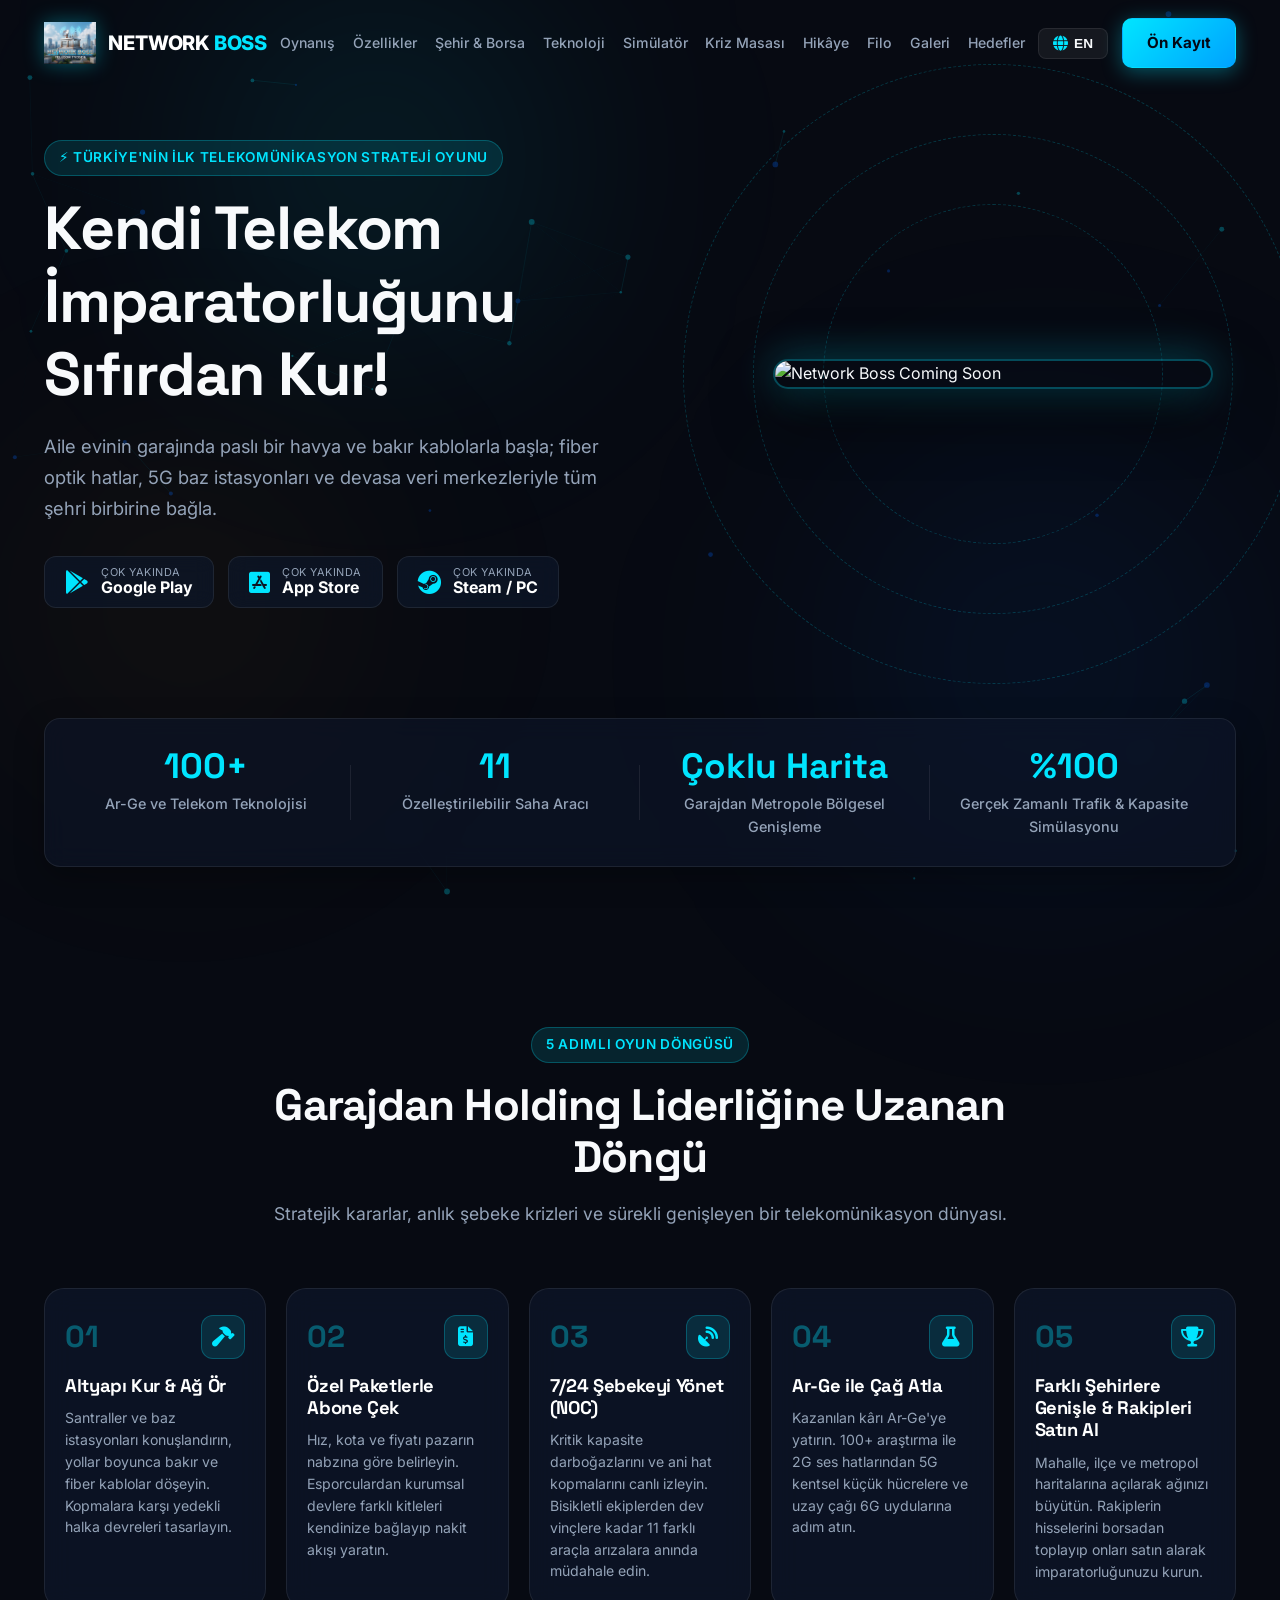
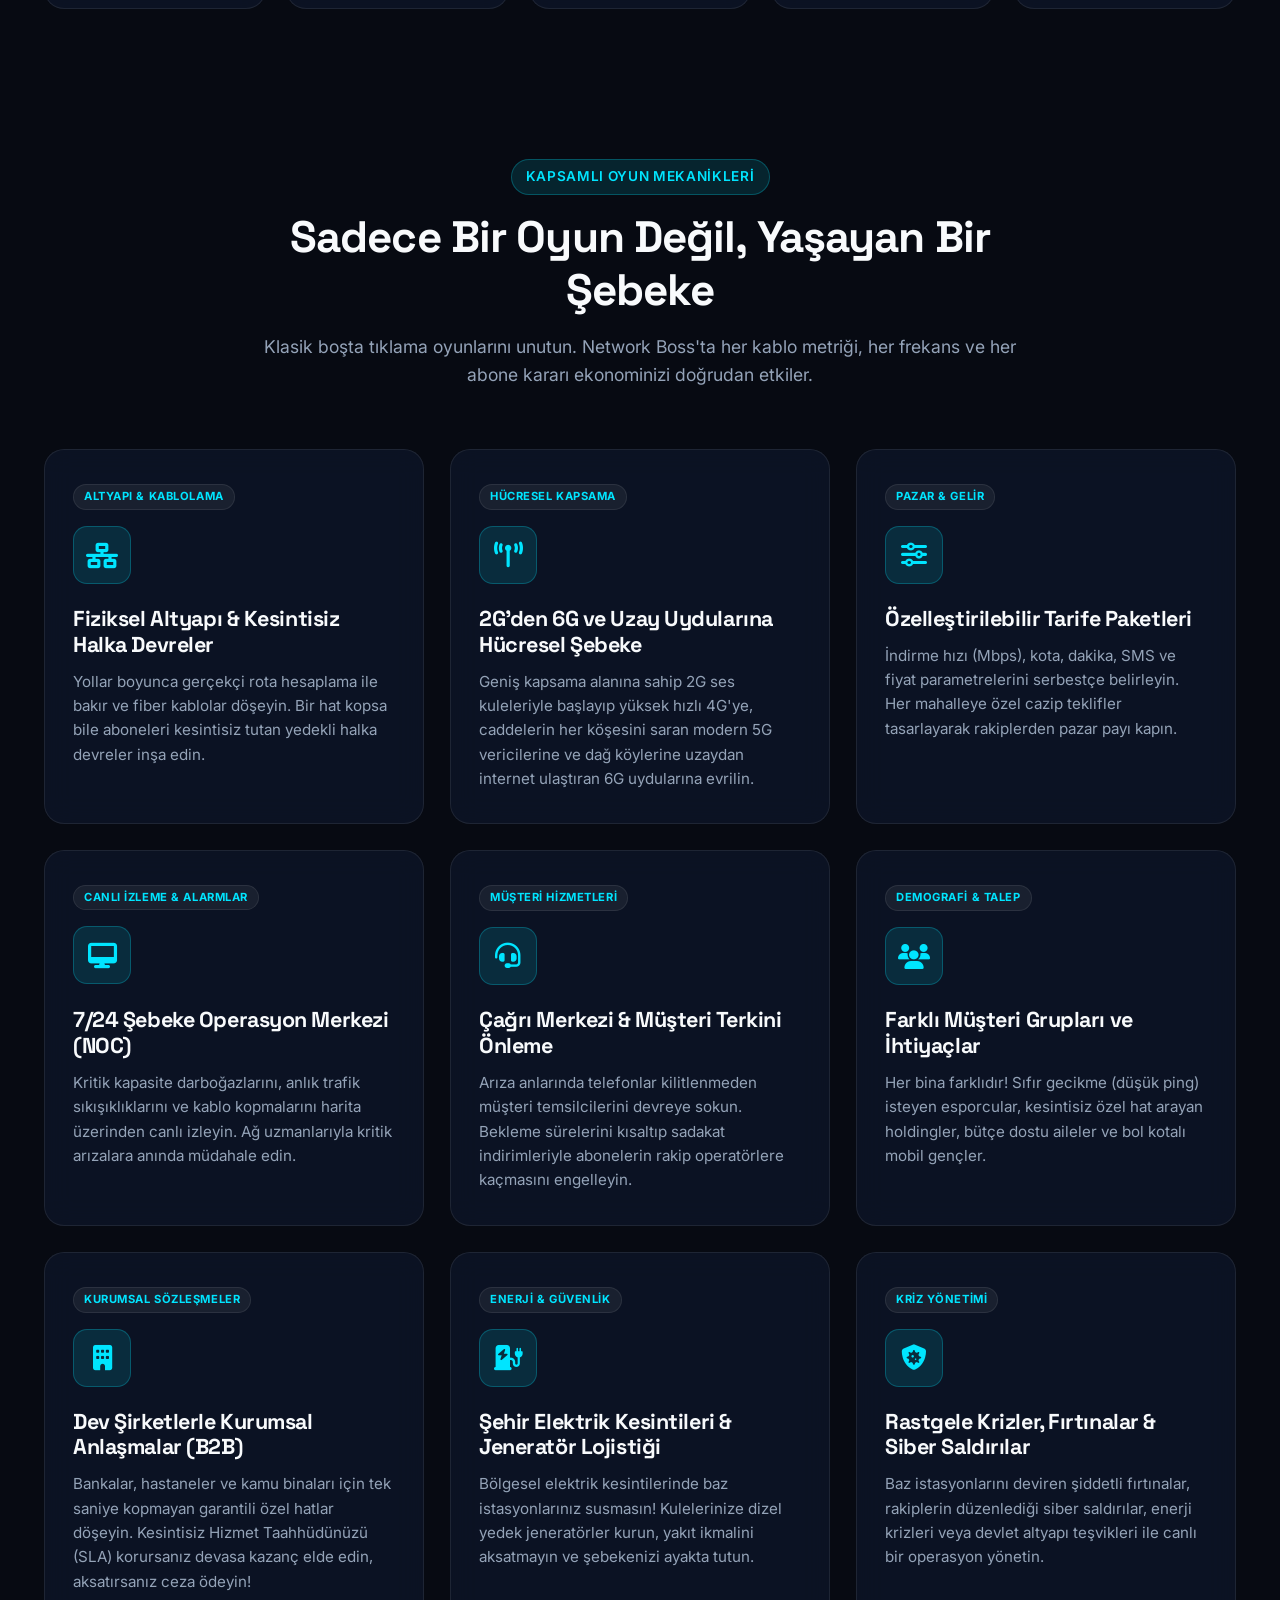
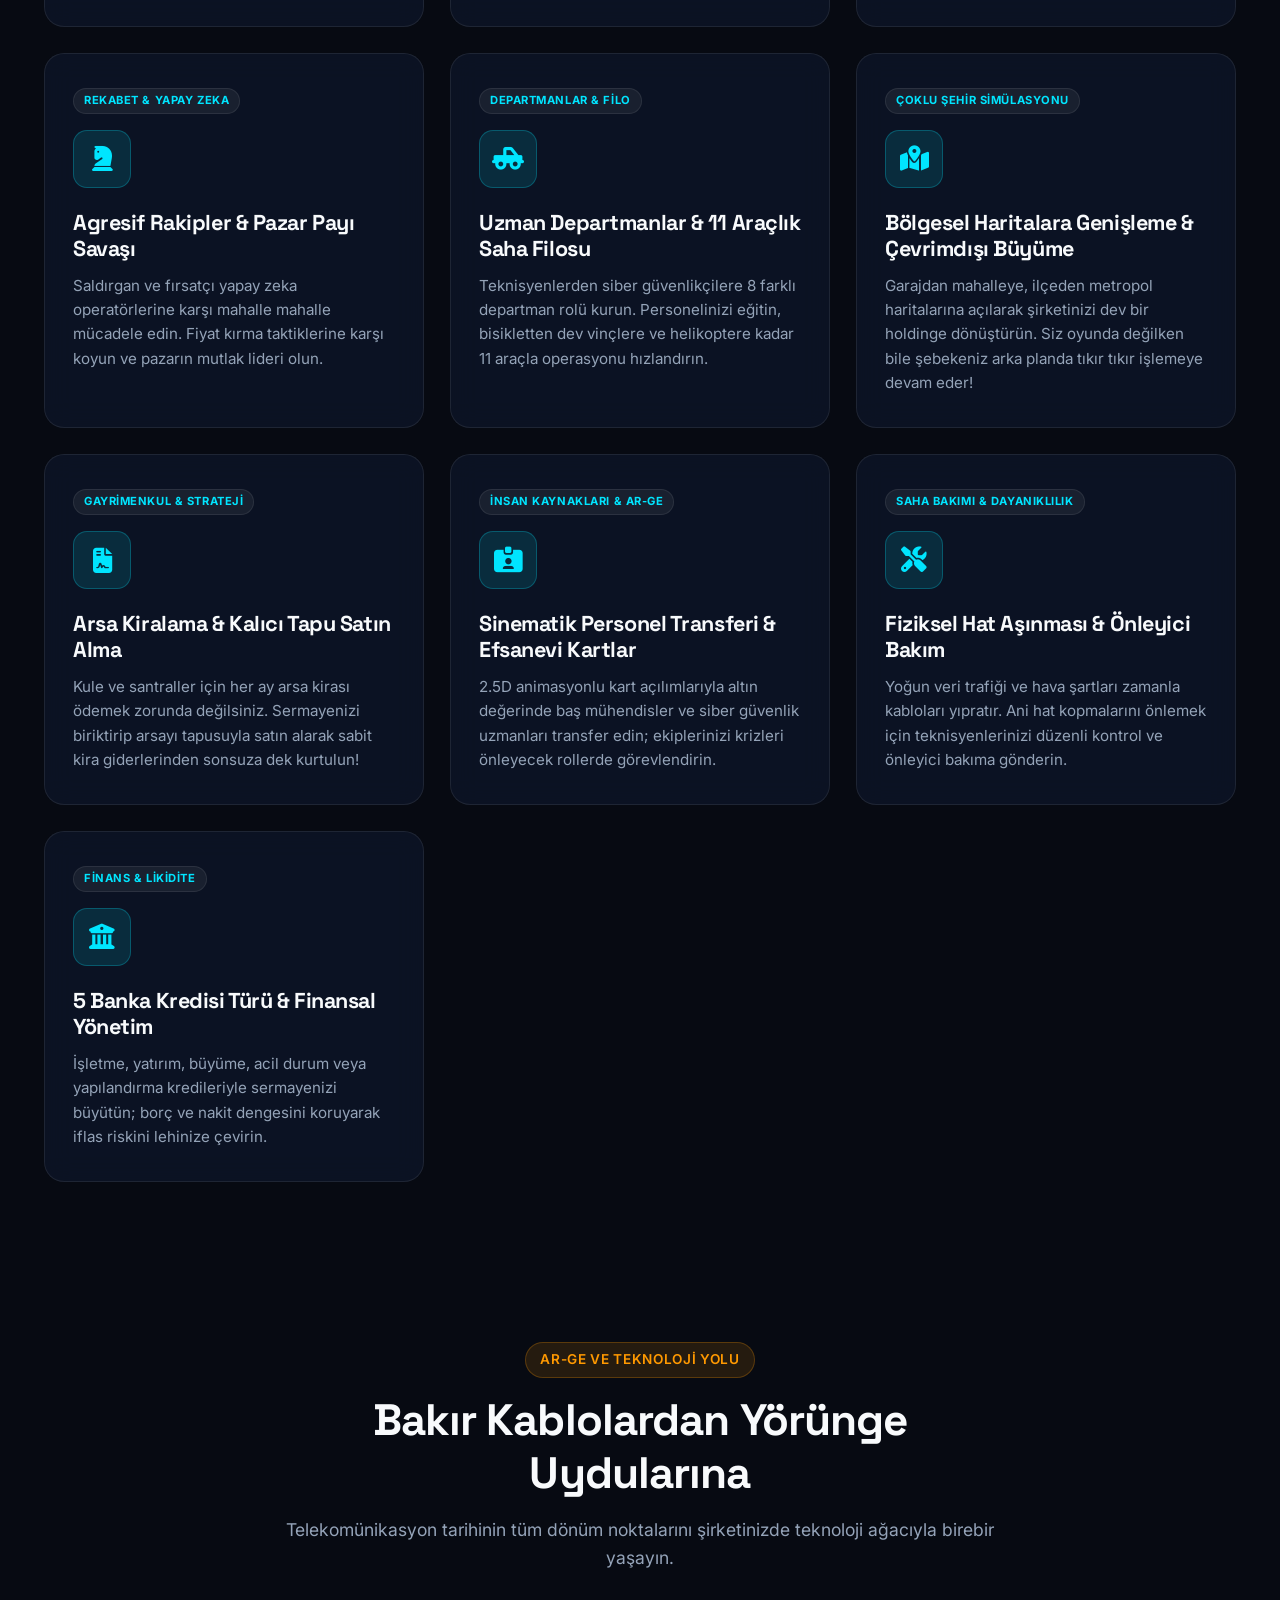
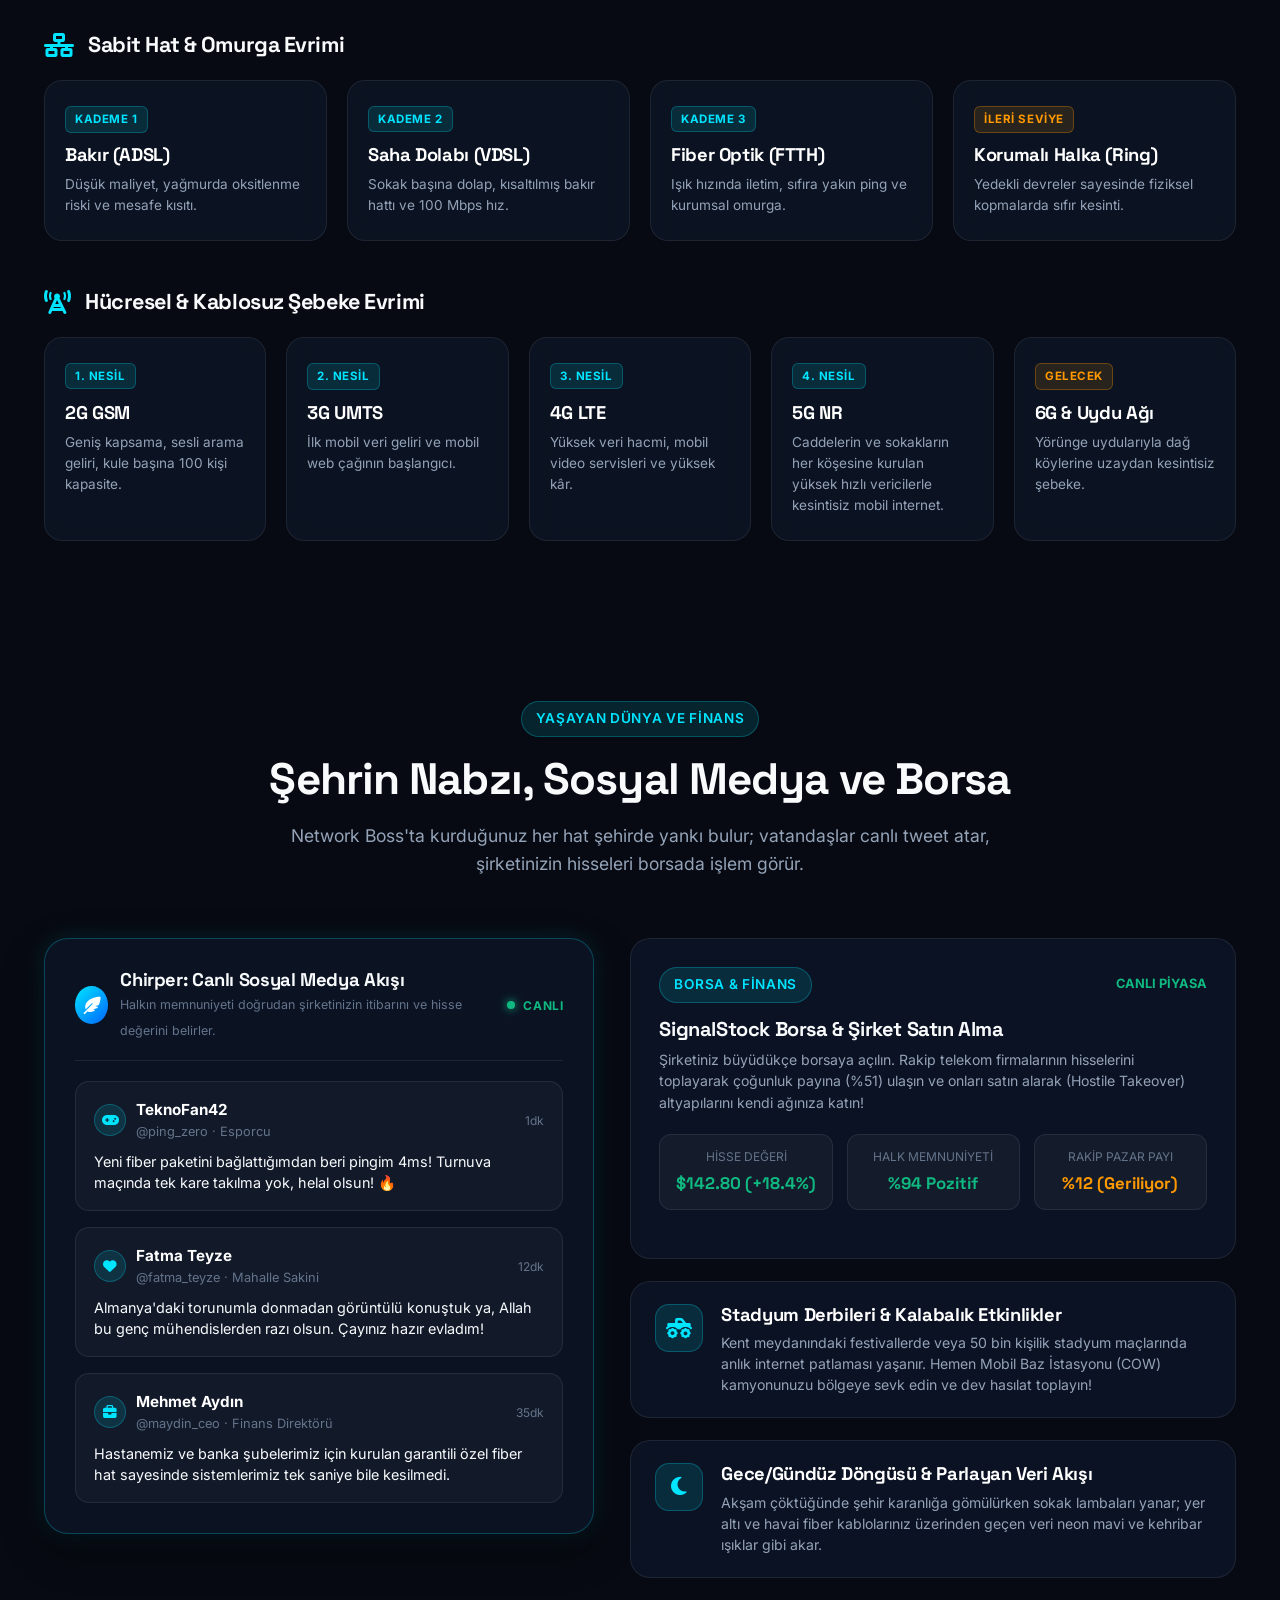
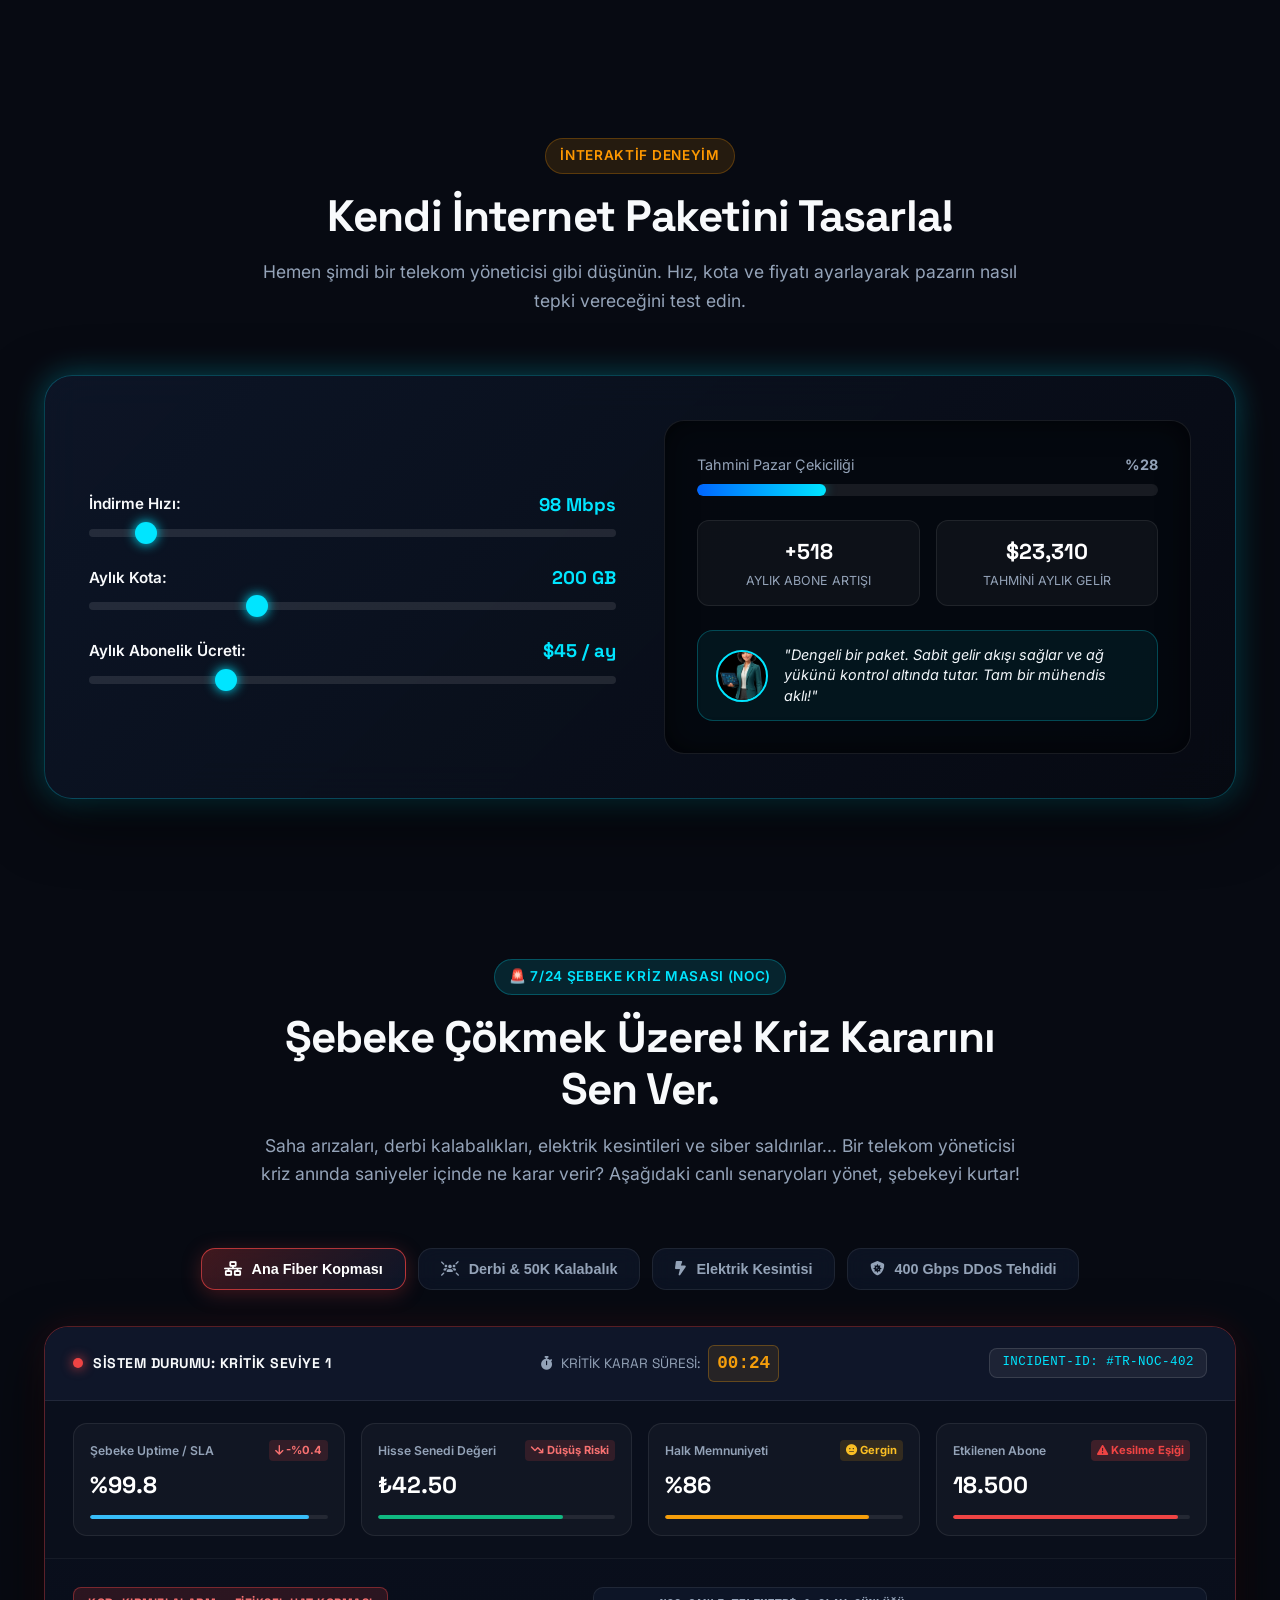
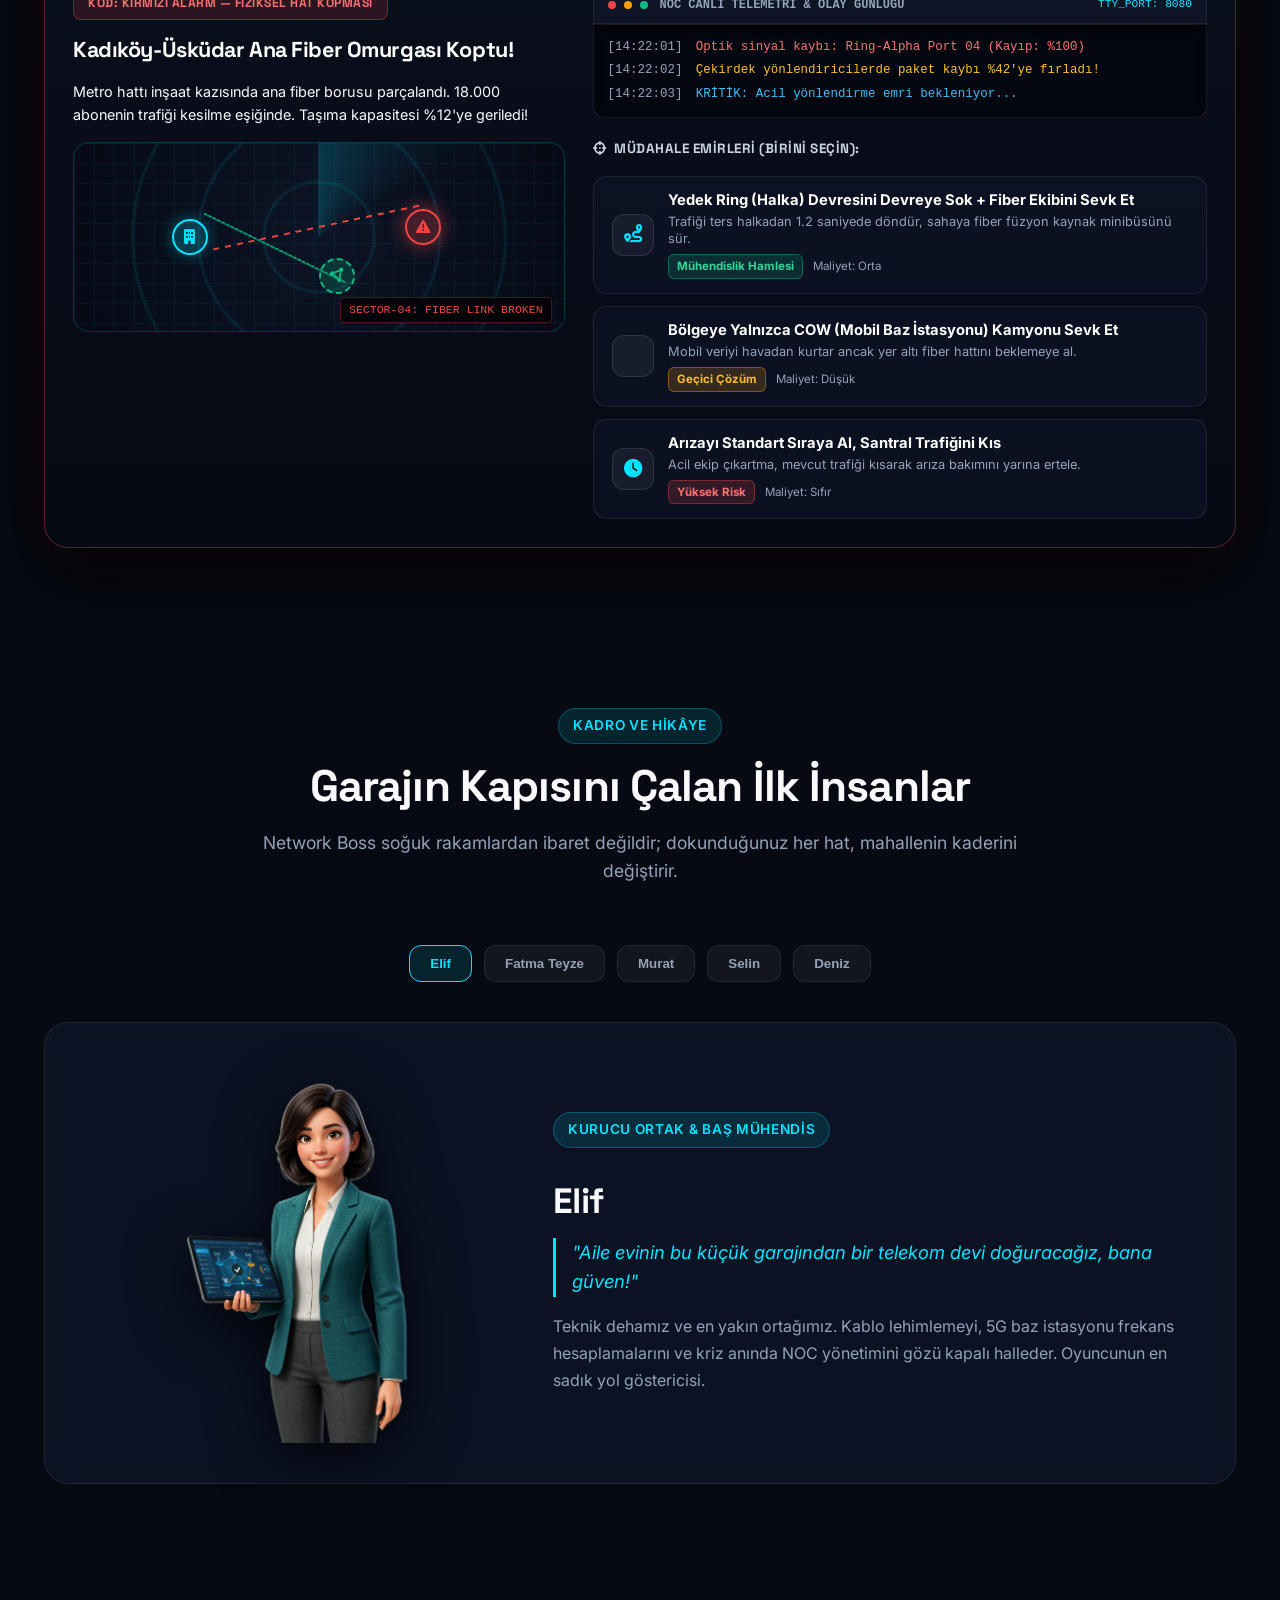
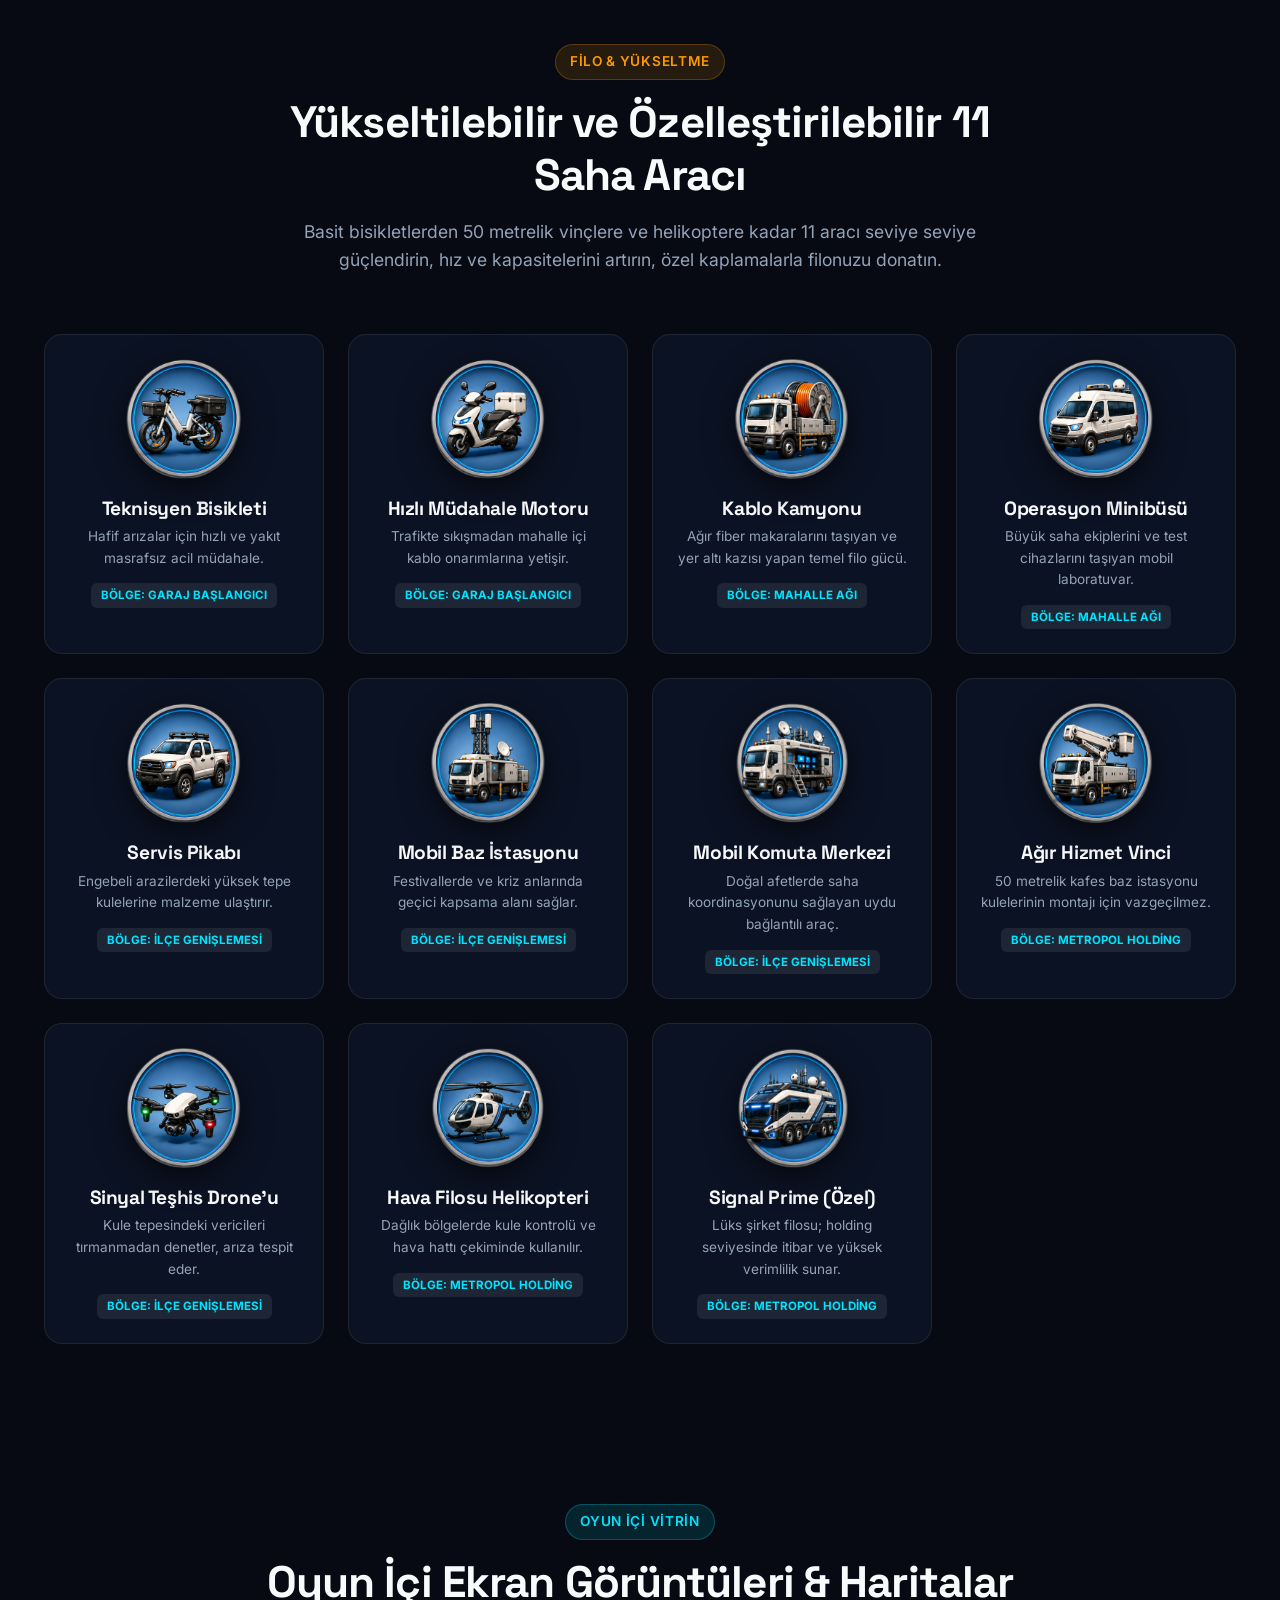
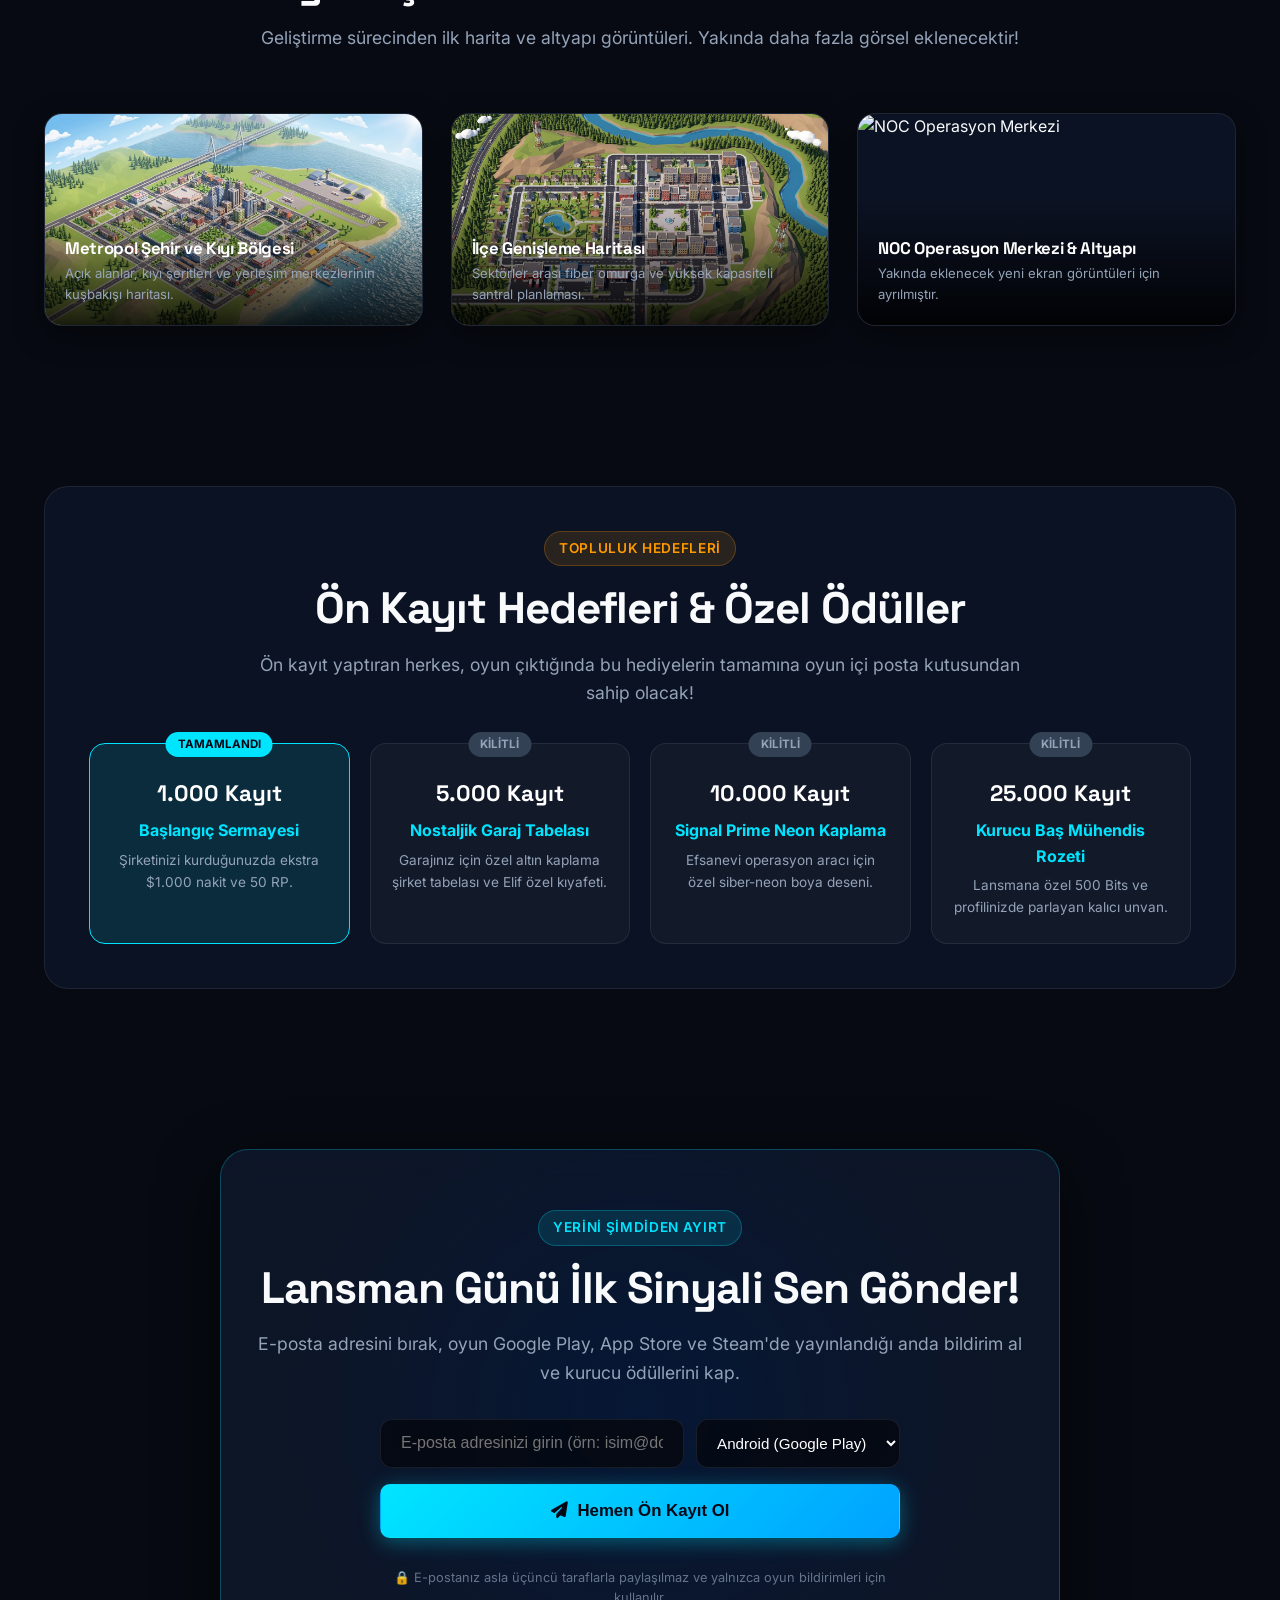
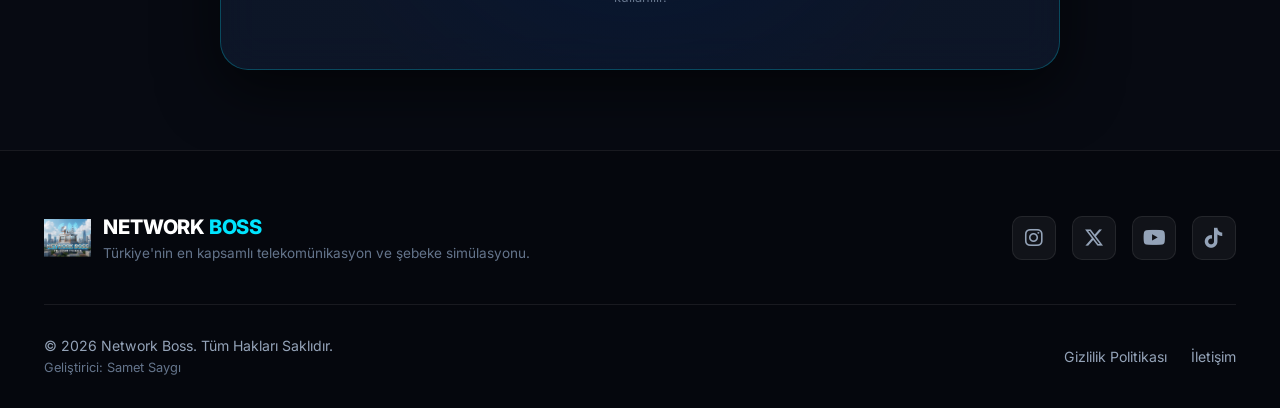
==== commit 05eb0162: "fix: Resolve unclosed media query in style.css and add cache-busting v2.2 to asset links" ====
--- a/index.html
+++ b/index.html
@@ -35,7 +35,7 @@
     <link rel="stylesheet" href="https://cdnjs.cloudflare.com/ajax/libs/font-awesome/6.5.1/css/all.min.css">
 
     <!-- Stylesheet -->
-    <link rel="stylesheet" href="assets/css/style.css">
+    <link rel="stylesheet" href="assets/css/style.css?v=2.2">
 </head>
 <body>
 
@@ -1243,7 +1243,7 @@
     </footer>
 
     <!-- Scripts -->
-    <script src="assets/js/translations.js"></script>
-    <script src="assets/js/main.js"></script>
+    <script src="assets/js/translations.js?v=2.2"></script>
+    <script src="assets/js/main.js?v=2.2"></script>
 </body>
 </html>
--- a/assets/css/style.css
+++ b/assets/css/style.css
@@ -2554,6 +2554,32 @@
 /* ==========================================================================
    RESPONSIVE DESIGN (MOBILE & TABLET)
    ========================================================================== */
+@media (max-width: 1140px) {
+    .nav-links {
+        display: none;
+        position: absolute;
+        top: 100%;
+        left: 0;
+        width: 100%;
+        background: rgba(7, 10, 18, 0.98);
+        backdrop-filter: blur(20px);
+        -webkit-backdrop-filter: blur(20px);
+        flex-direction: column;
+        padding: 24px;
+        gap: 18px;
+        border-bottom: 1px solid var(--border-glass);
+        box-shadow: 0 16px 32px rgba(0, 0, 0, 0.6);
+    }
+    
+    .nav-links.mobile-open {
+        display: flex;
+    }
+    
+    .mobile-nav-toggle {
+        display: block;
+    }
+}
+
 @media (max-width: 992px) {
     .hero-grid {
         grid-template-columns: 1fr;
@@ -2607,30 +2633,6 @@
     .citylife-grid {
         grid-template-columns: 1fr;
     }
-@media (max-width: 1140px) {
-    .nav-links {
-        display: none;
-        position: absolute;
-        top: 100%;
-        left: 0;
-        width: 100%;
-        background: rgba(7, 10, 18, 0.98);
-        backdrop-filter: blur(20px);
-        -webkit-backdrop-filter: blur(20px);
-        flex-direction: column;
-        padding: 24px;
-        gap: 18px;
-        border-bottom: 1px solid var(--border-glass);
-        box-shadow: 0 16px 32px rgba(0, 0, 0, 0.6);
-    }
-    
-    .nav-links.mobile-open {
-        display: flex;
-    }
-    
-    .mobile-nav-toggle {
-        display: block;
-    }
 }
 
 @media (max-width: 768px) {
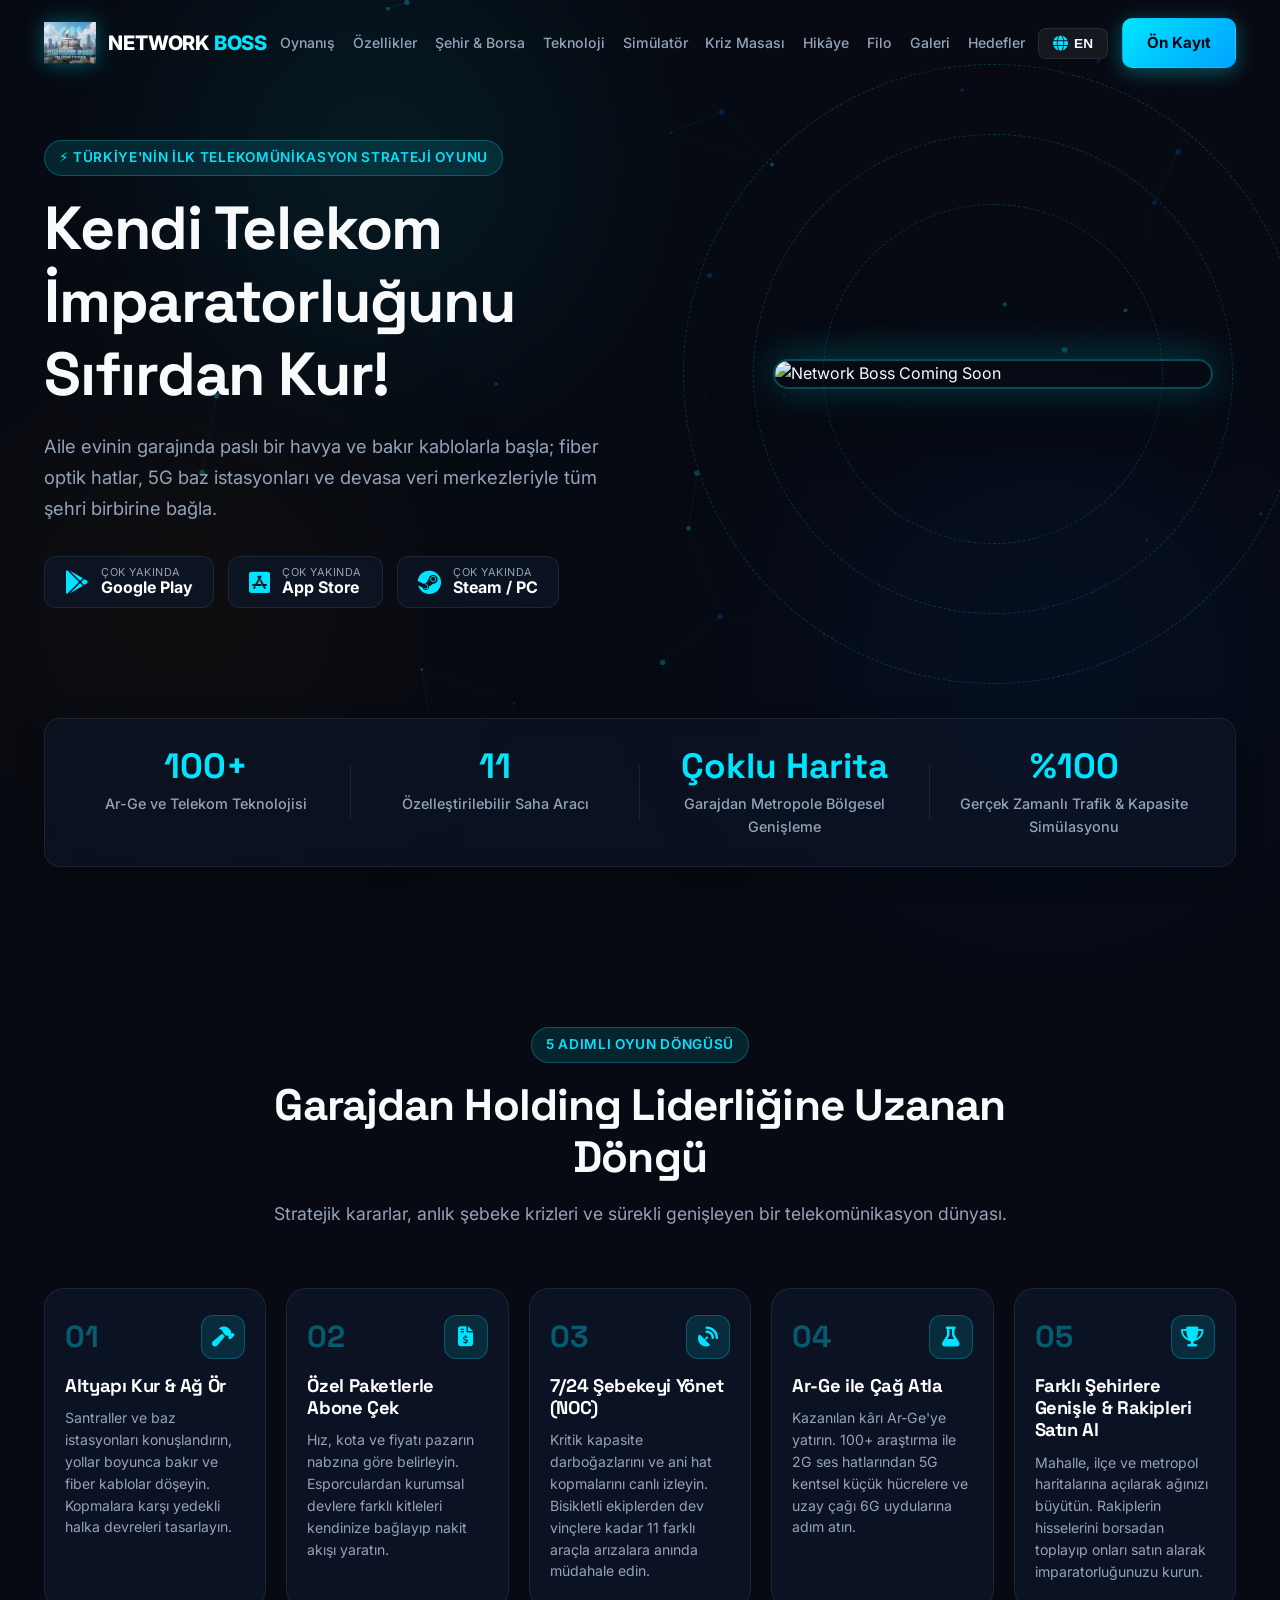
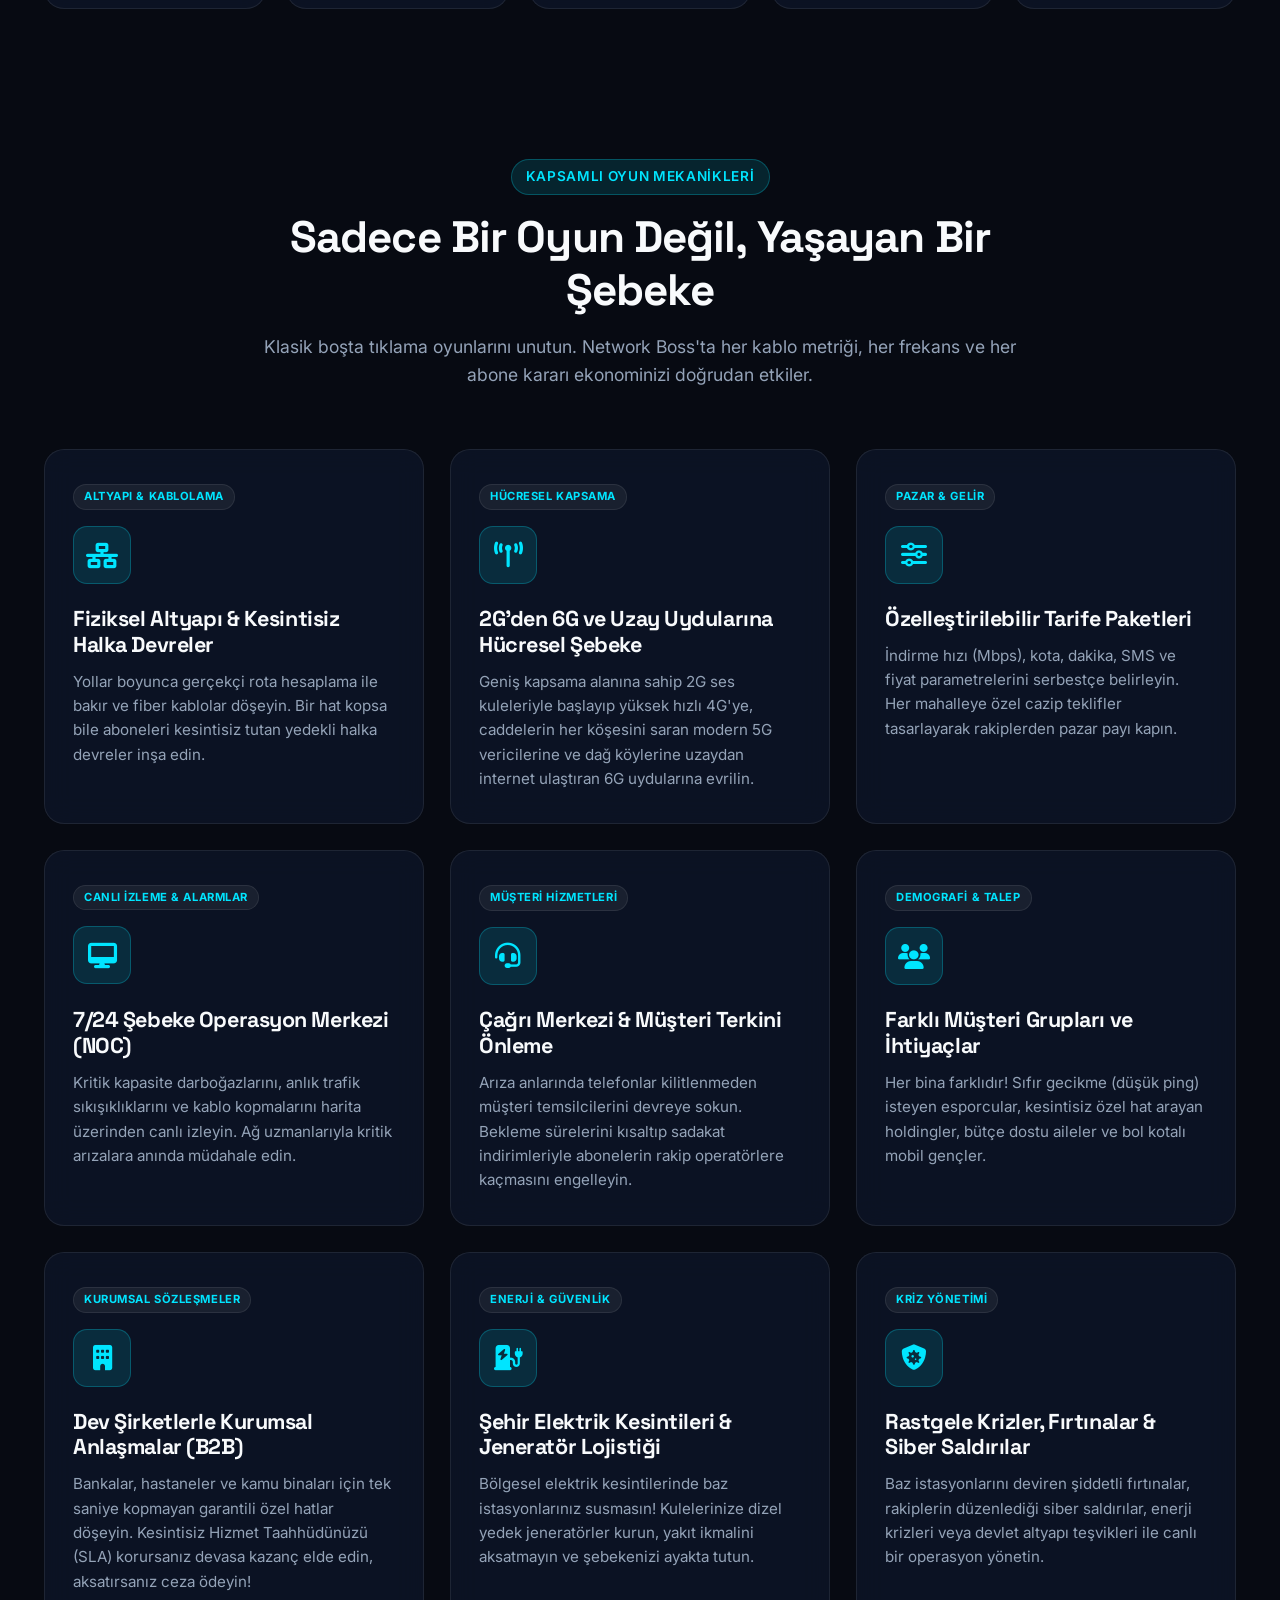
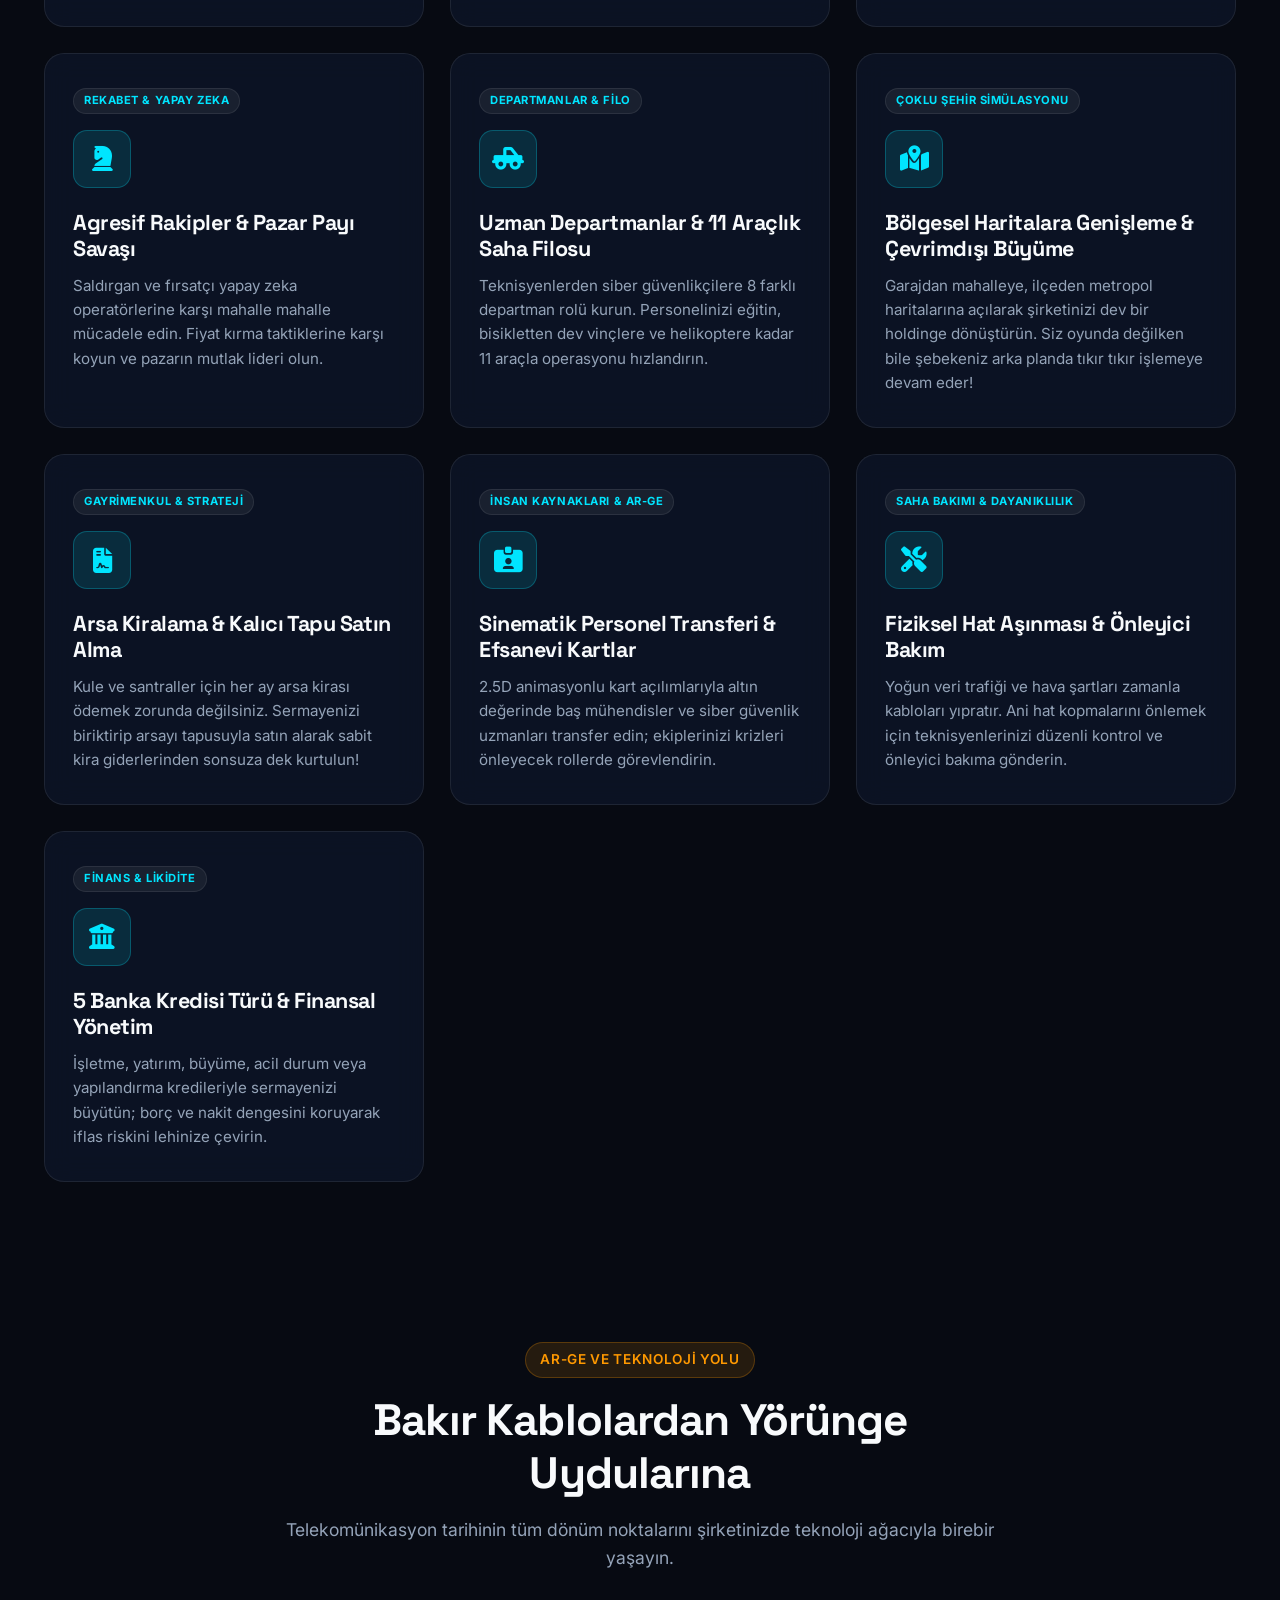
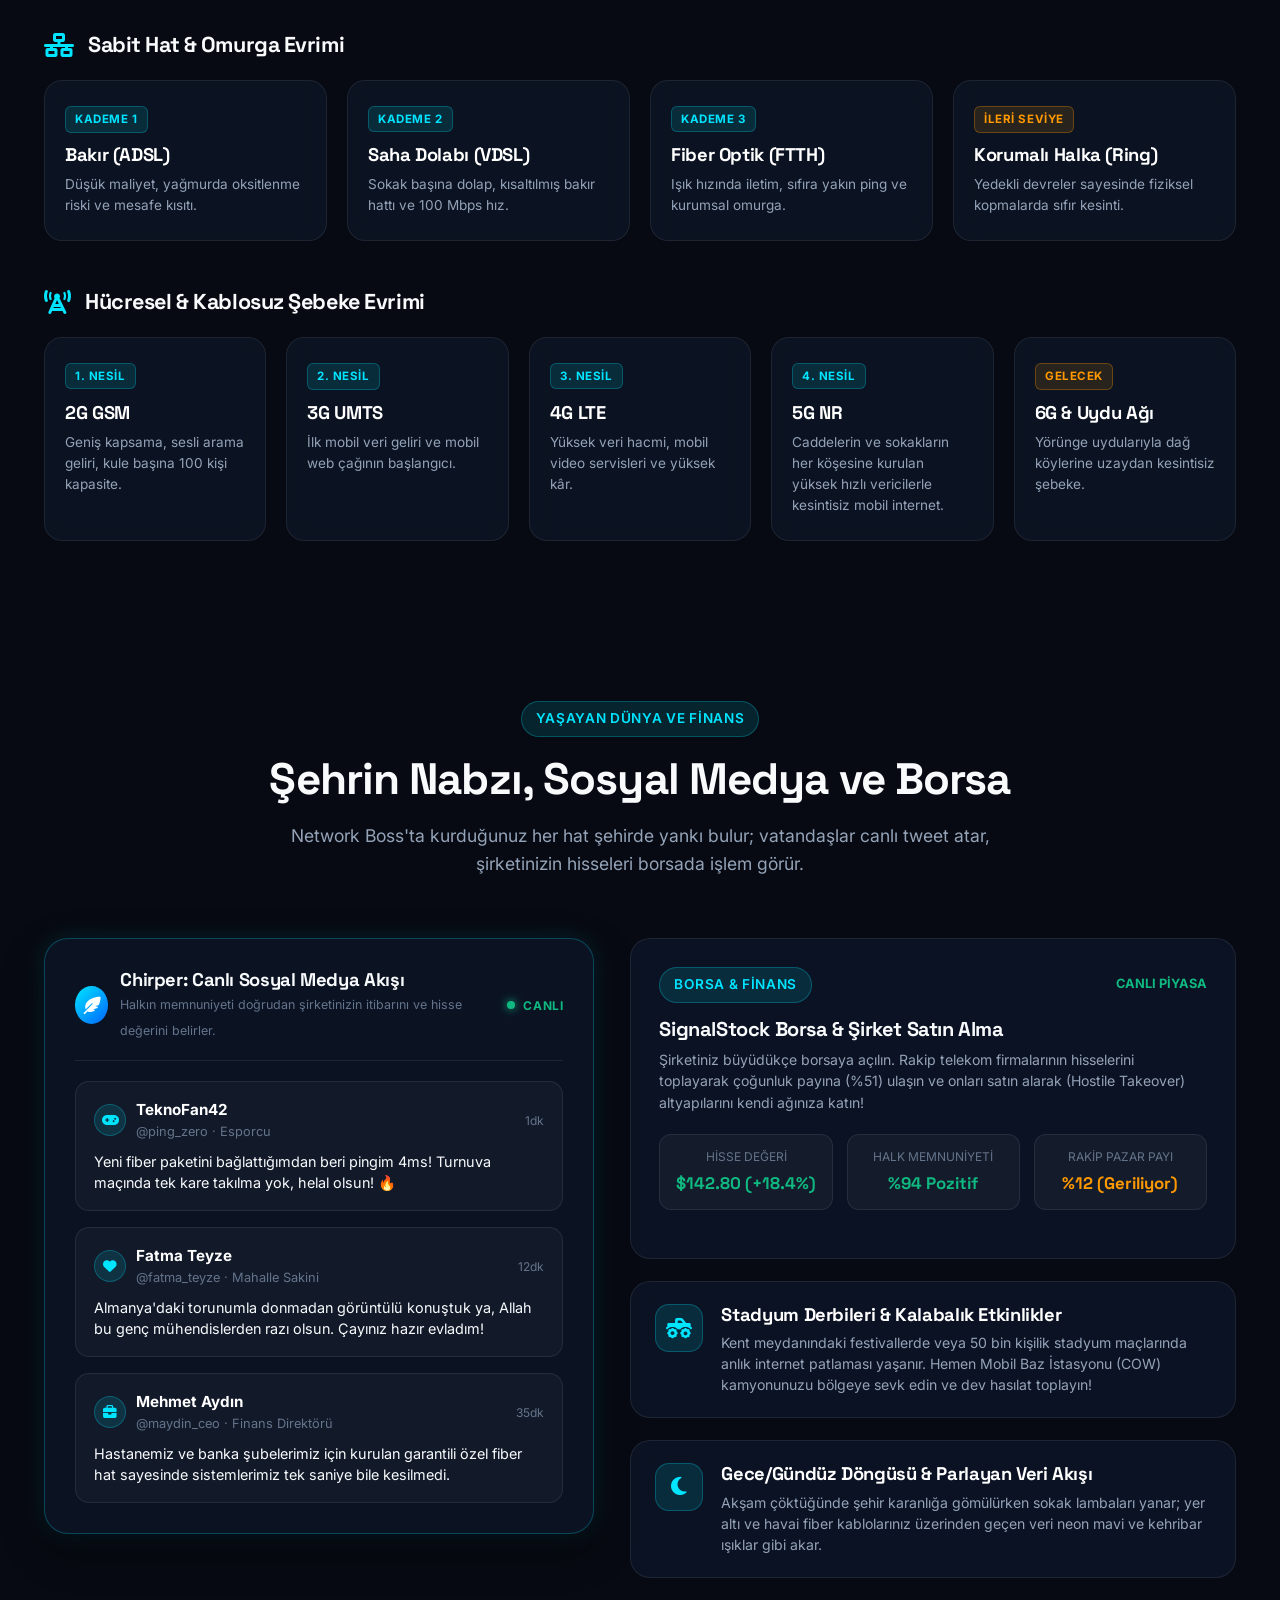
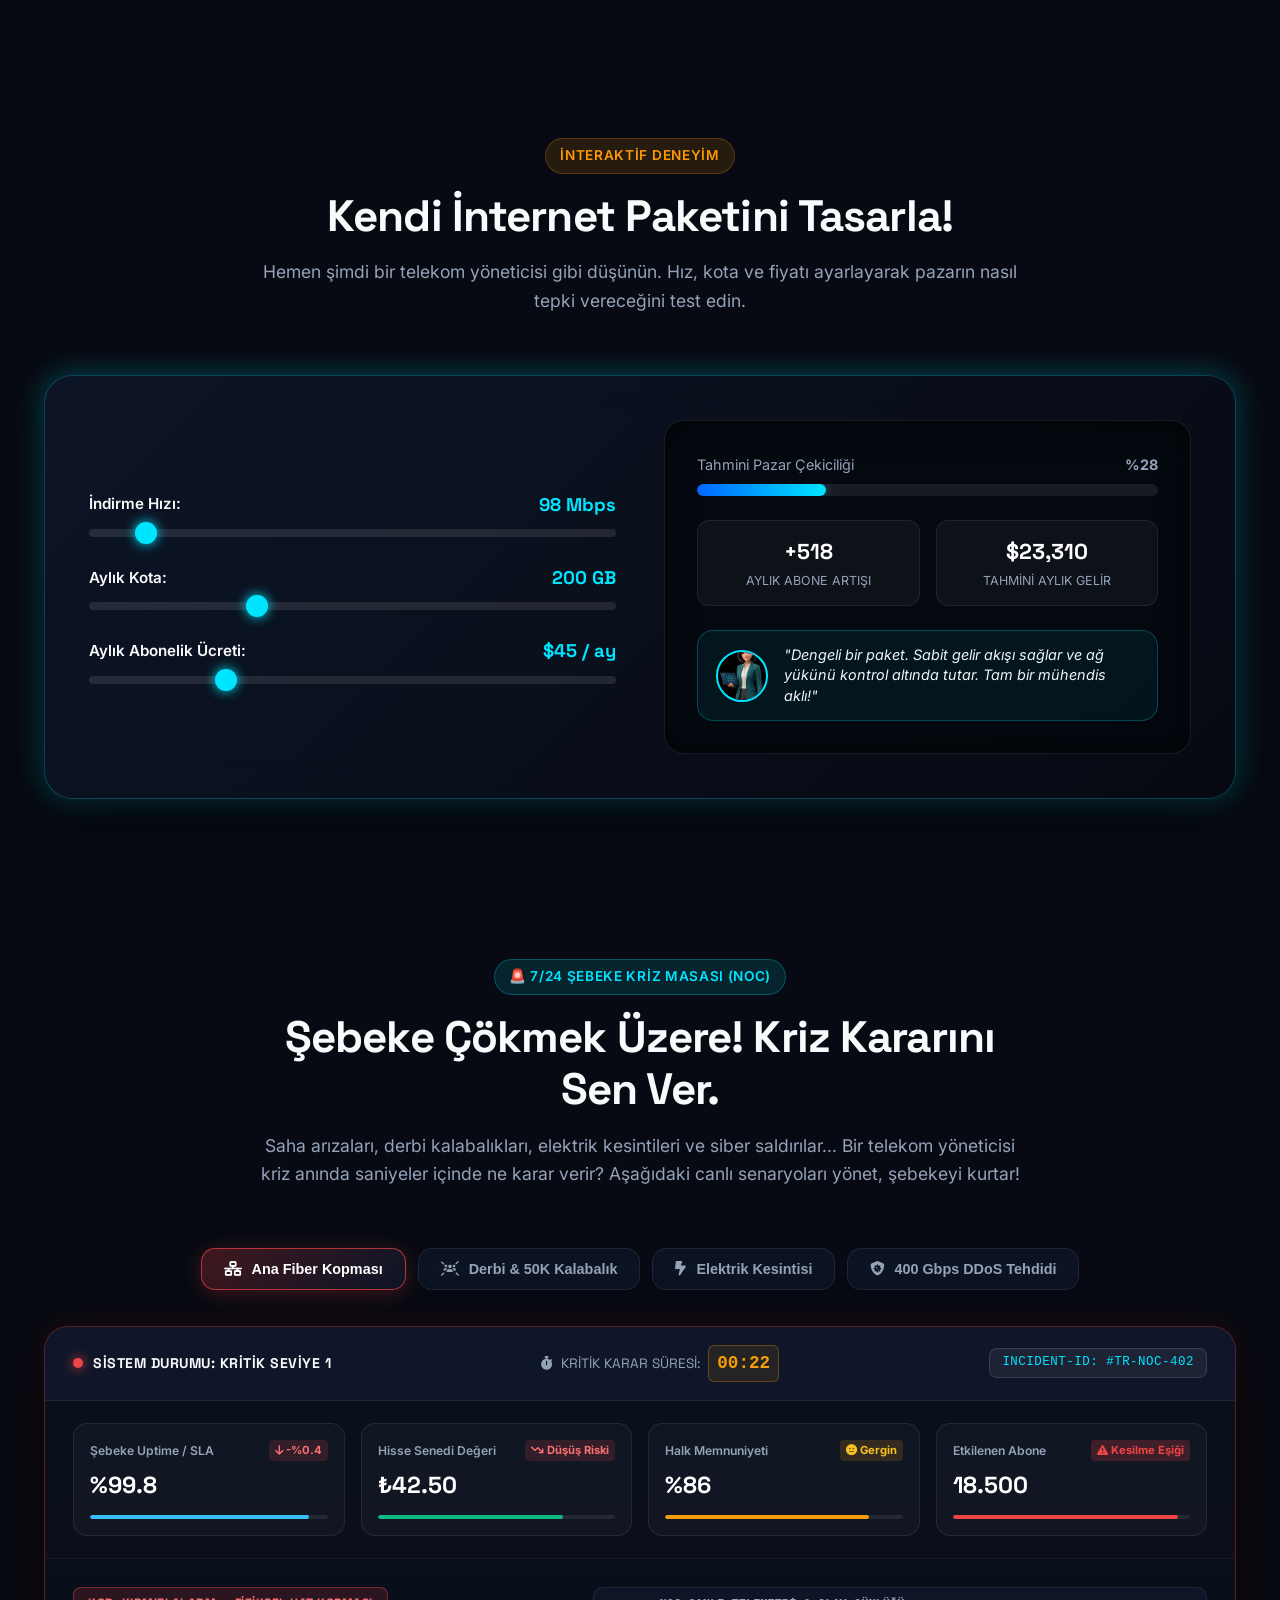
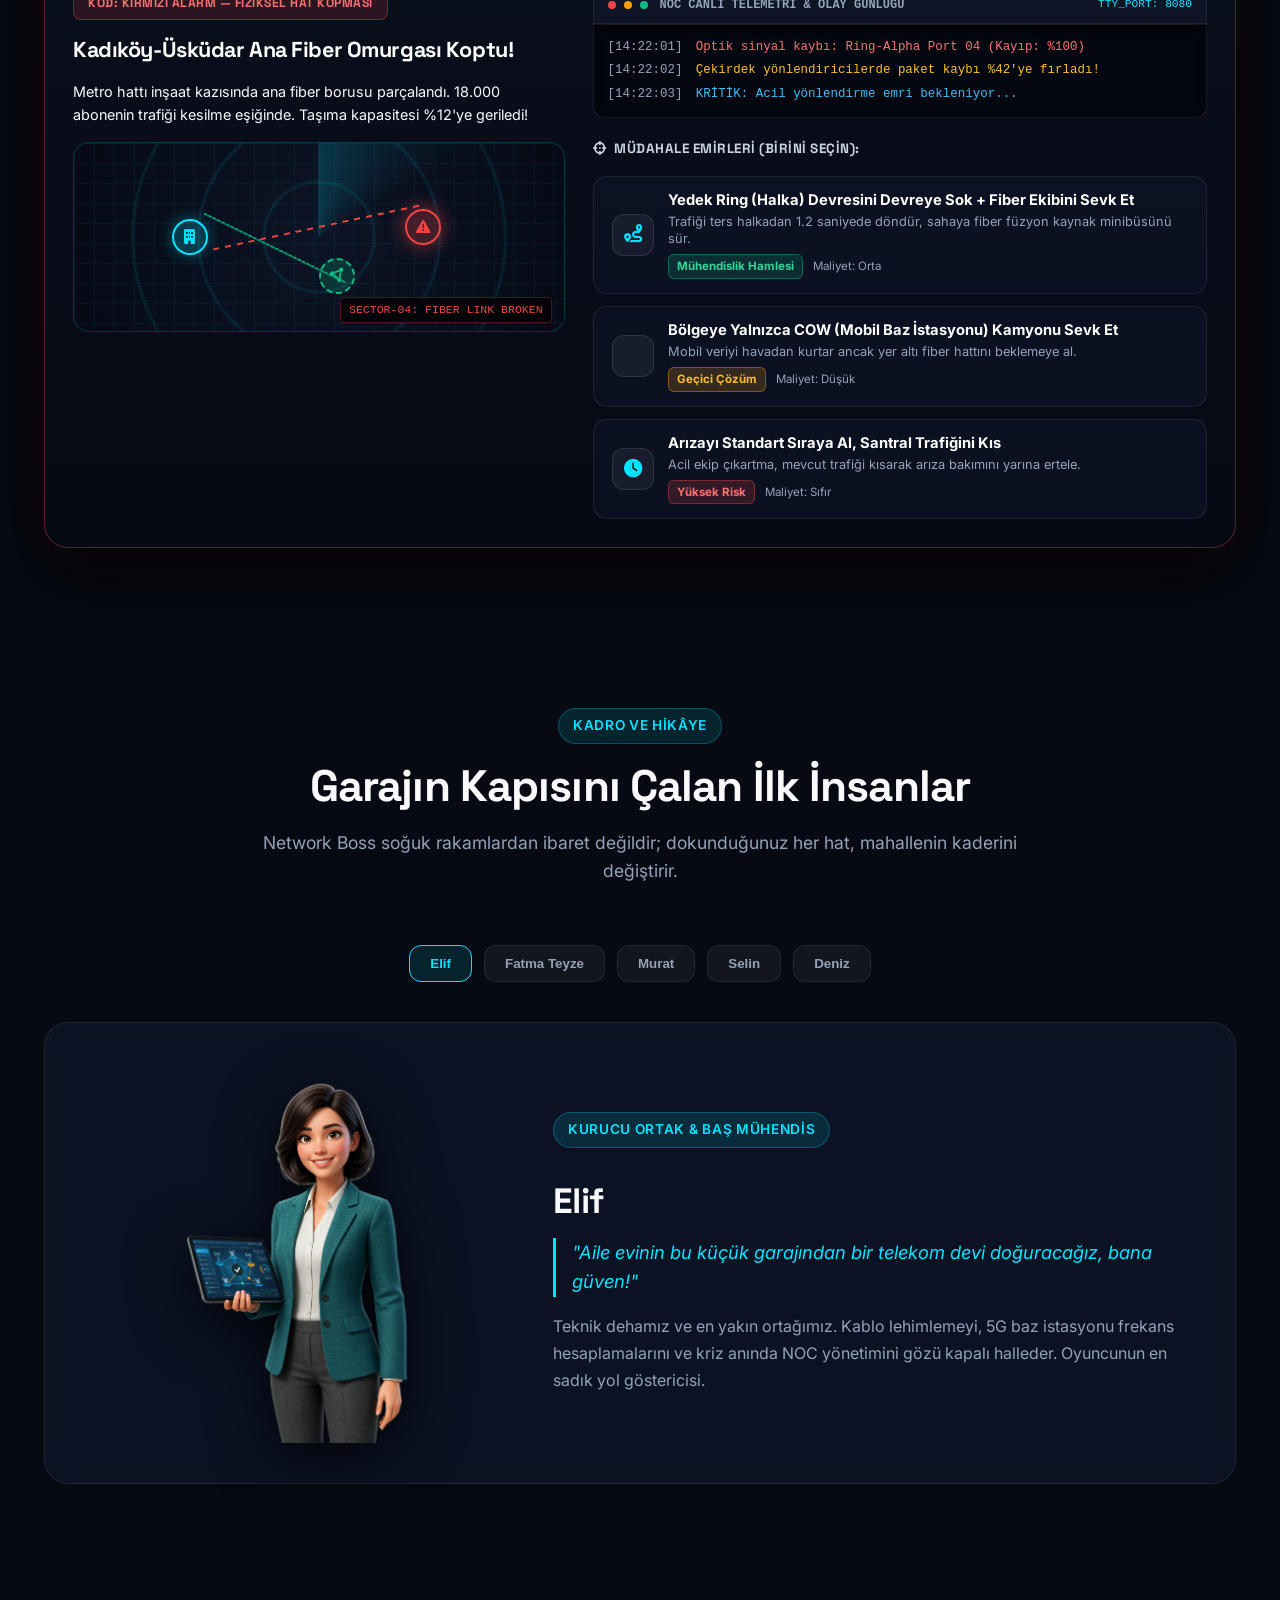
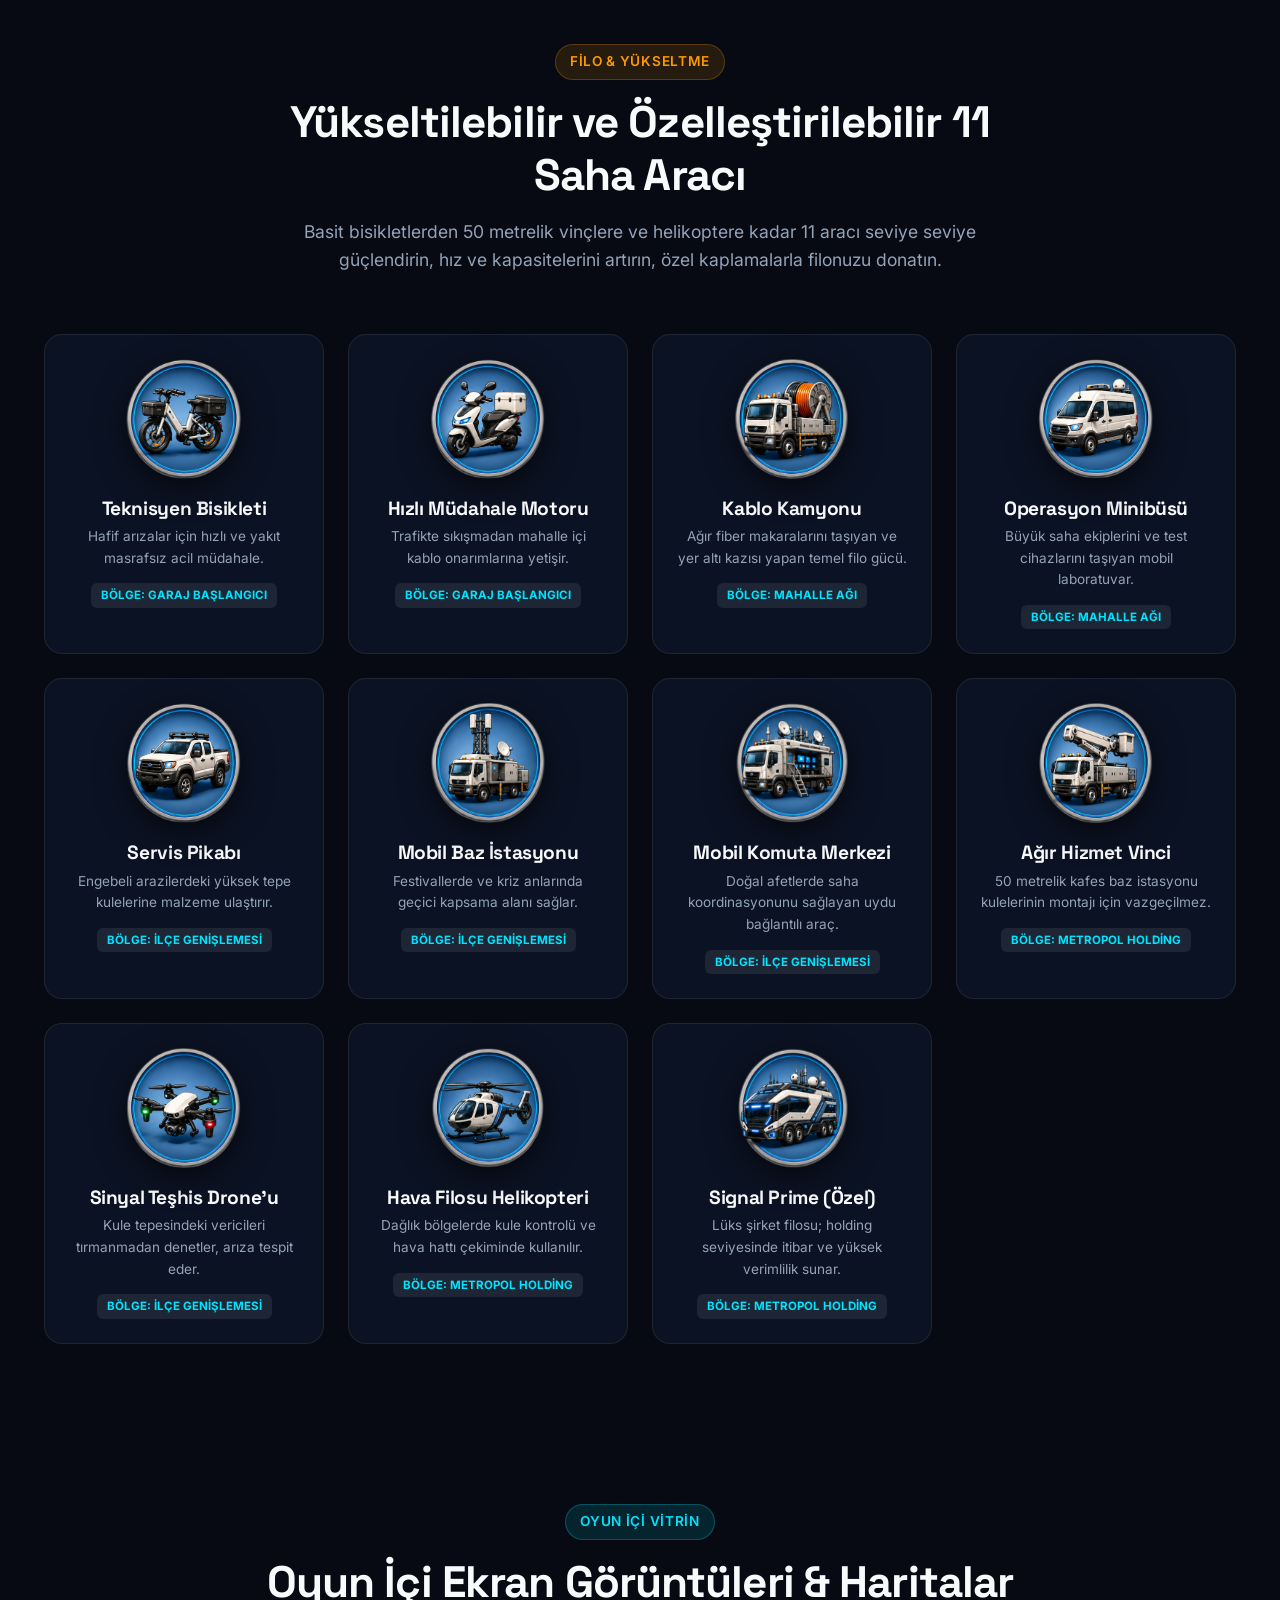
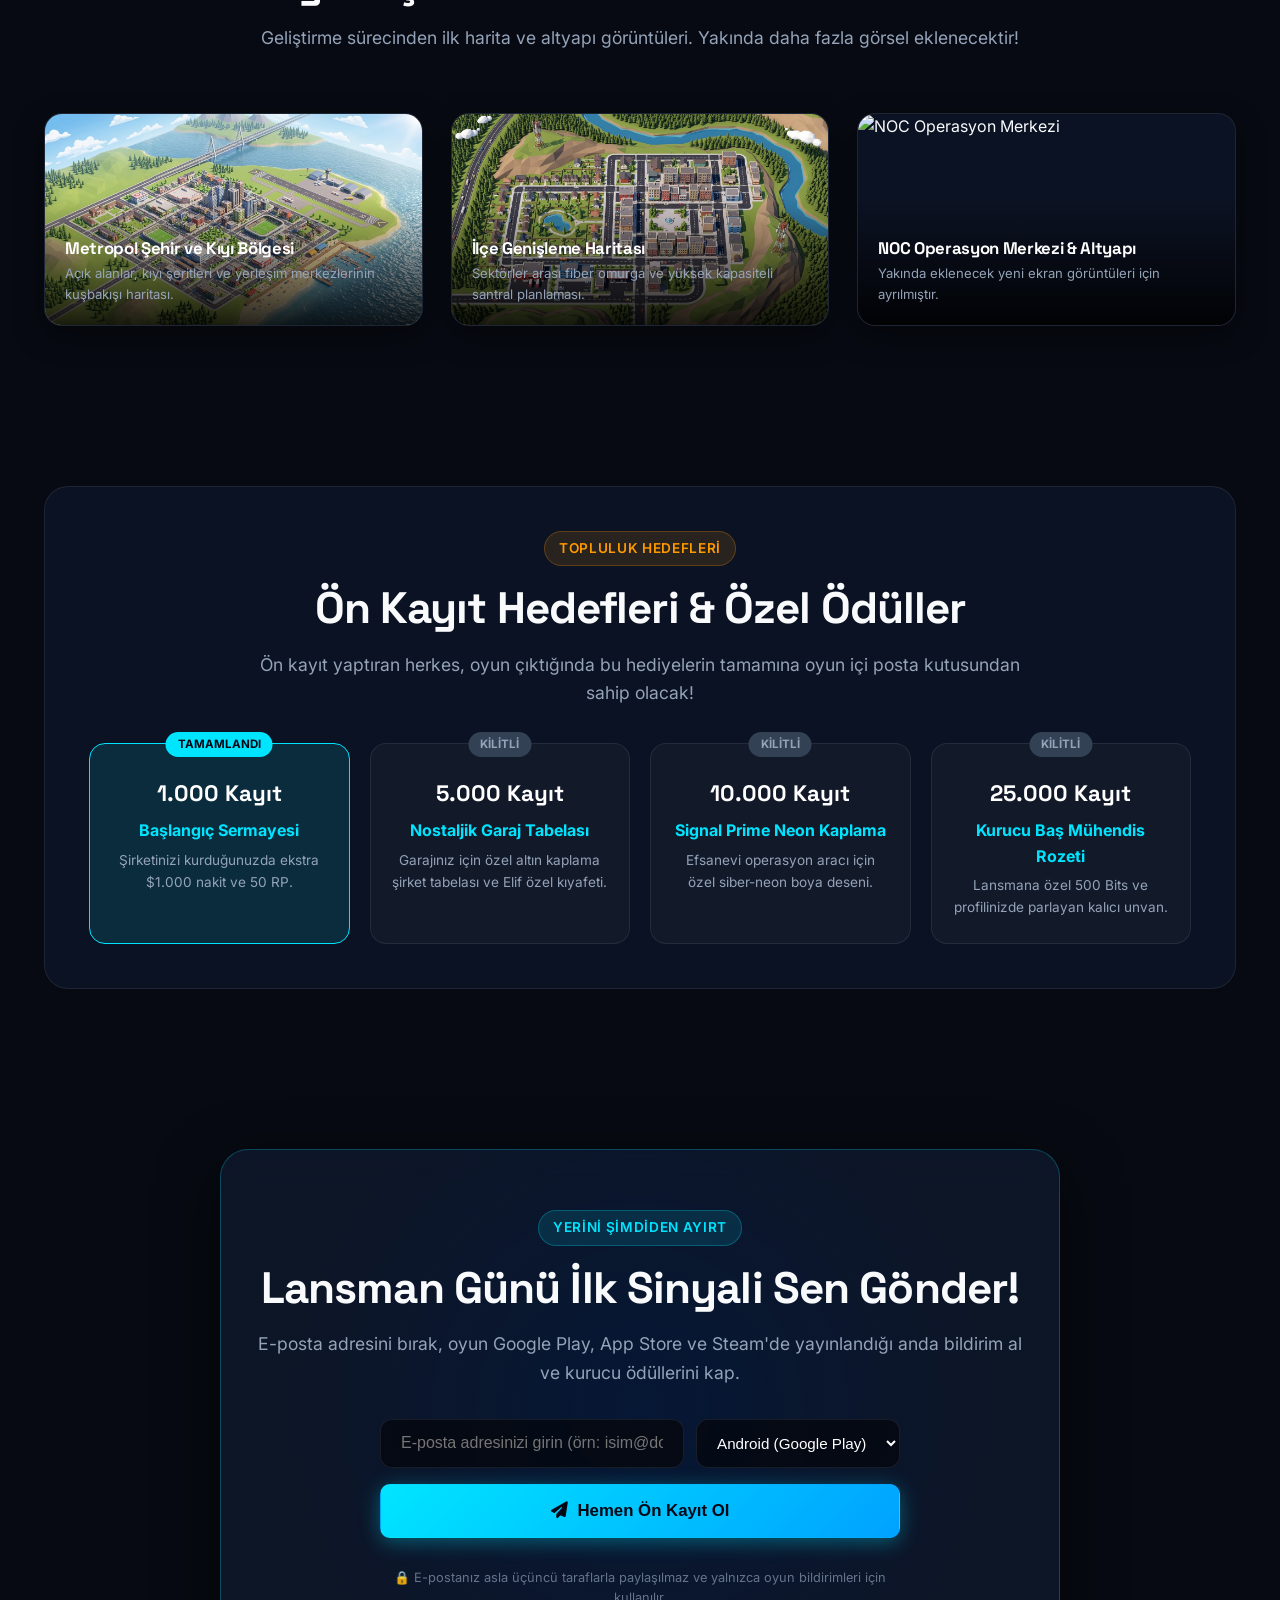
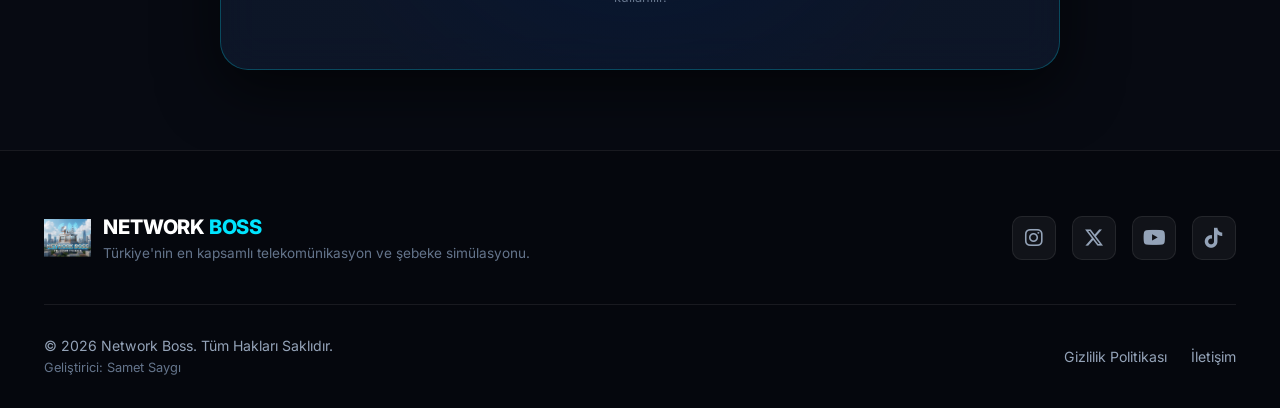
==== commit 4a5c888a: "feat: Connect pre-registration form directly to Google Sheets Web App endpoint" ====
--- a/index.html
+++ b/index.html
@@ -1243,7 +1243,7 @@
     </footer>
 
     <!-- Scripts -->
-    <script src="assets/js/translations.js?v=2.2"></script>
-    <script src="assets/js/main.js?v=2.2"></script>
+    <script src="assets/js/translations.js?v=2.3"></script>
+    <script src="assets/js/main.js?v=2.3"></script>
 </body>
 </html>
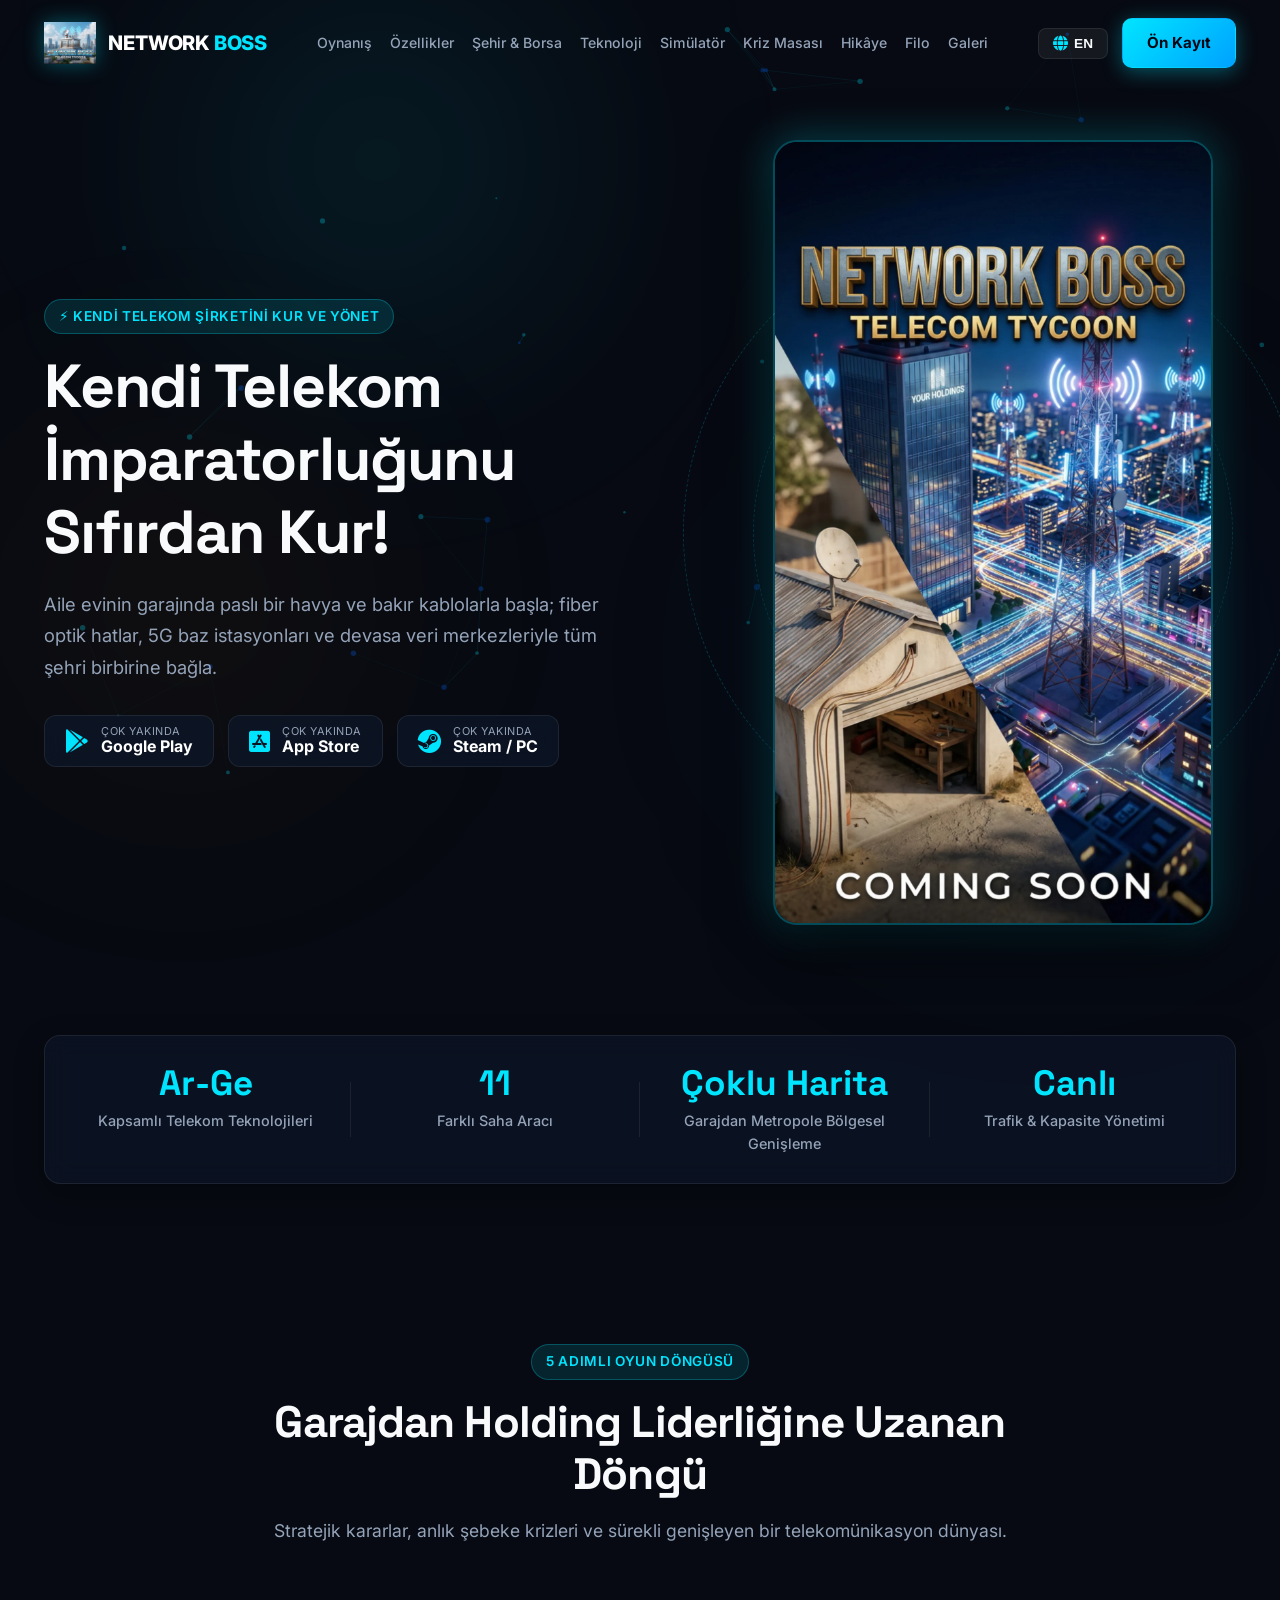
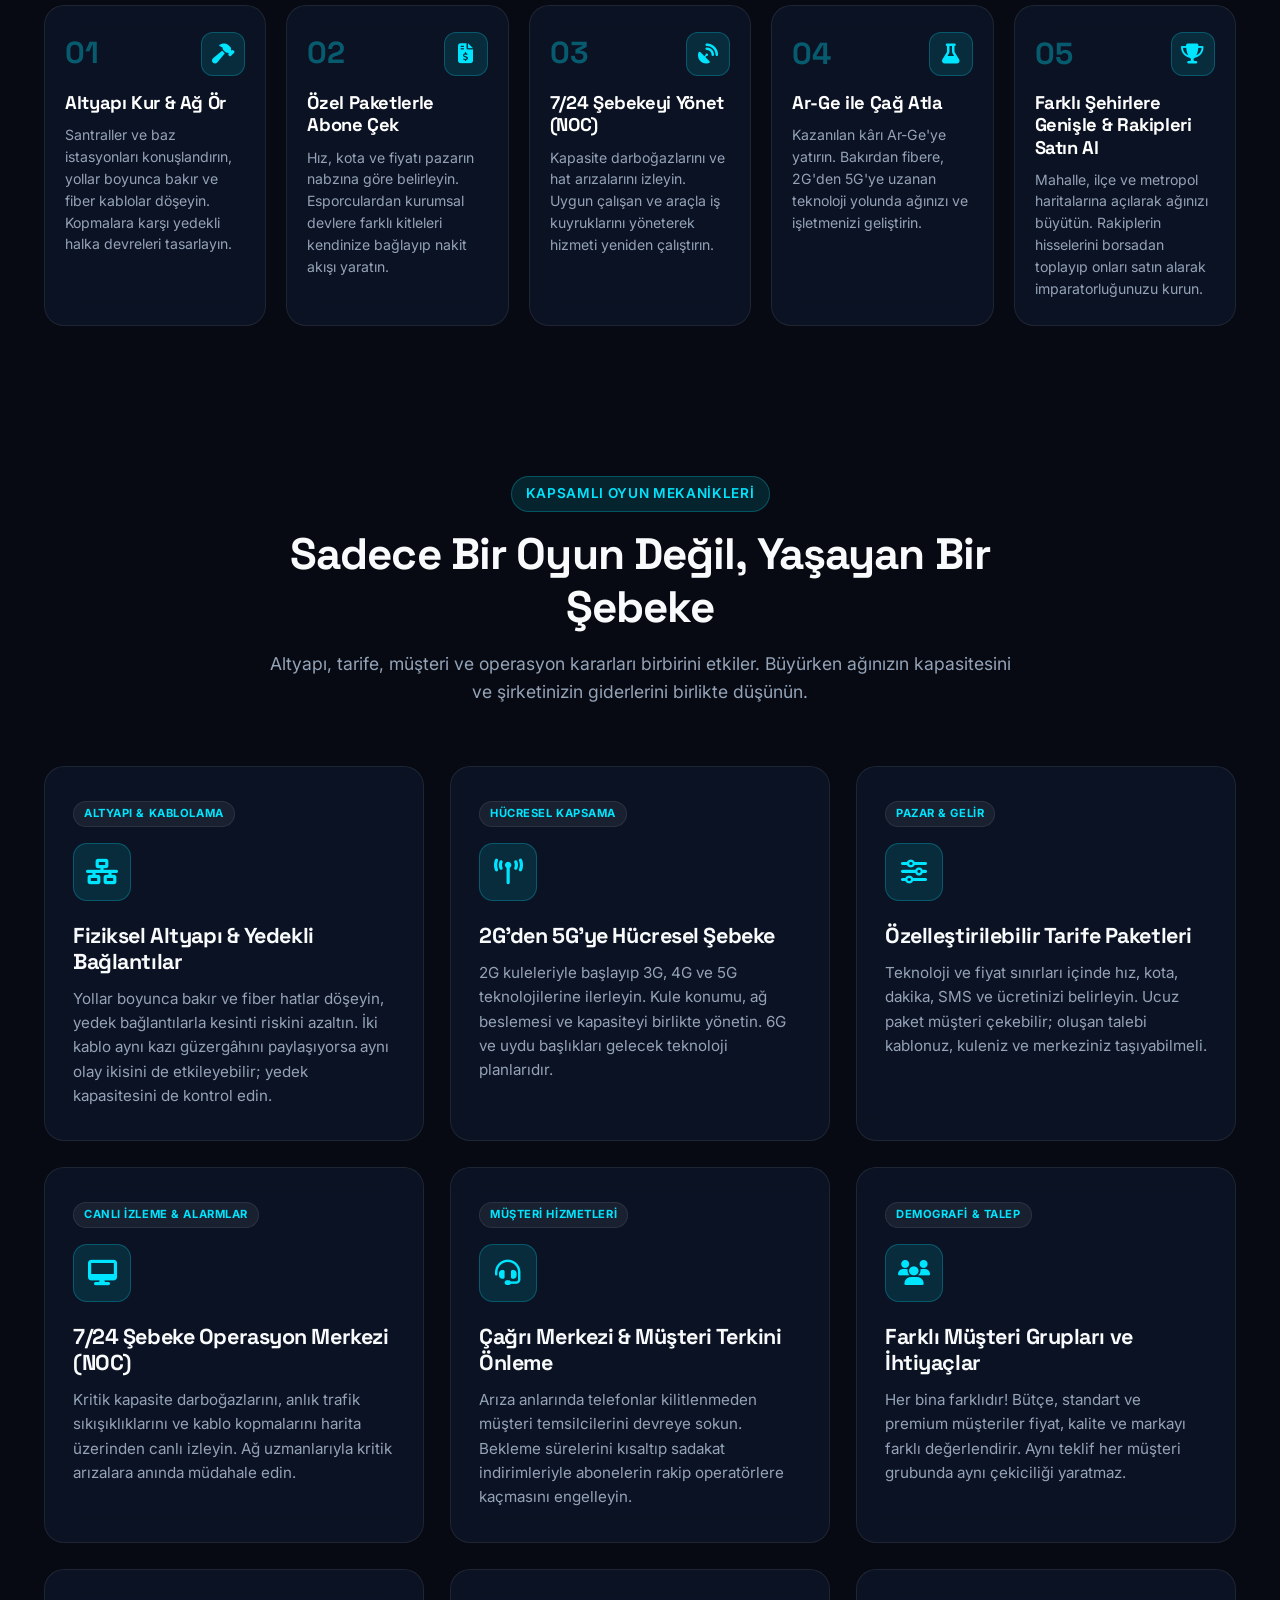
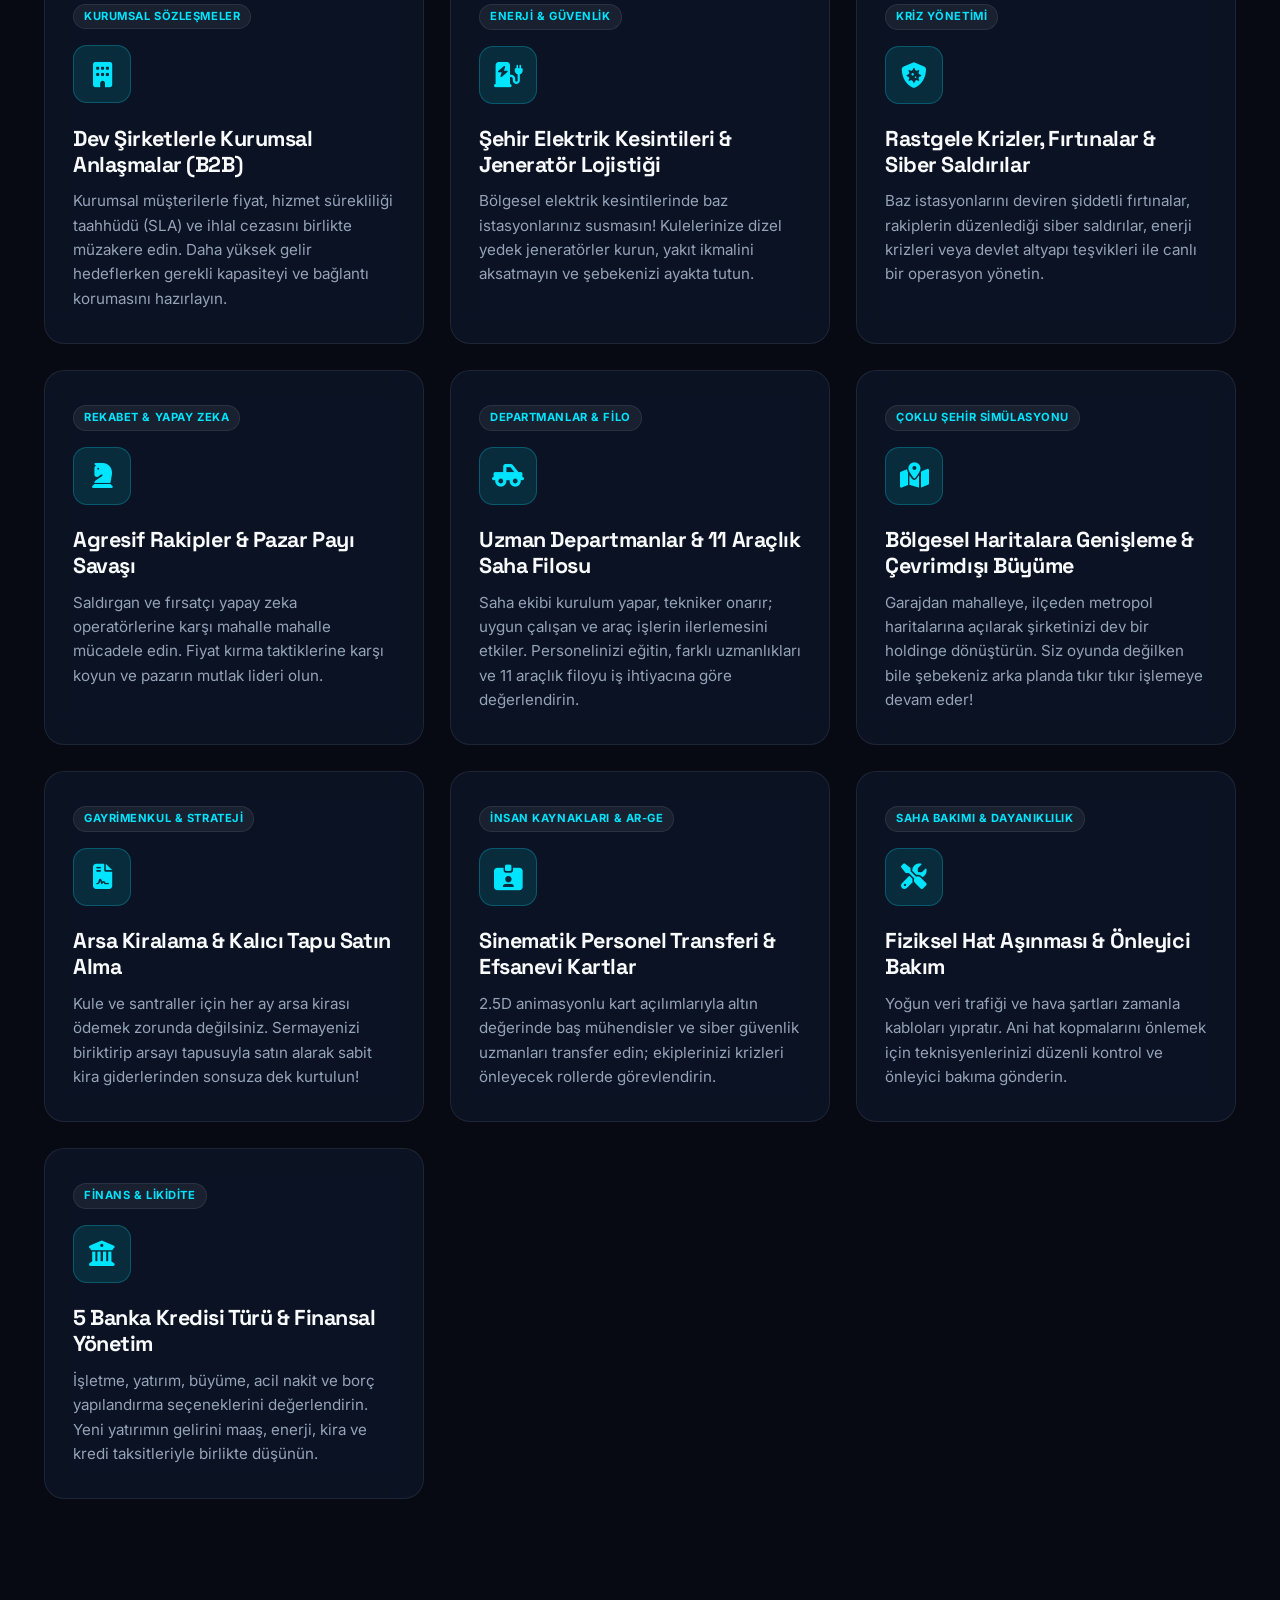
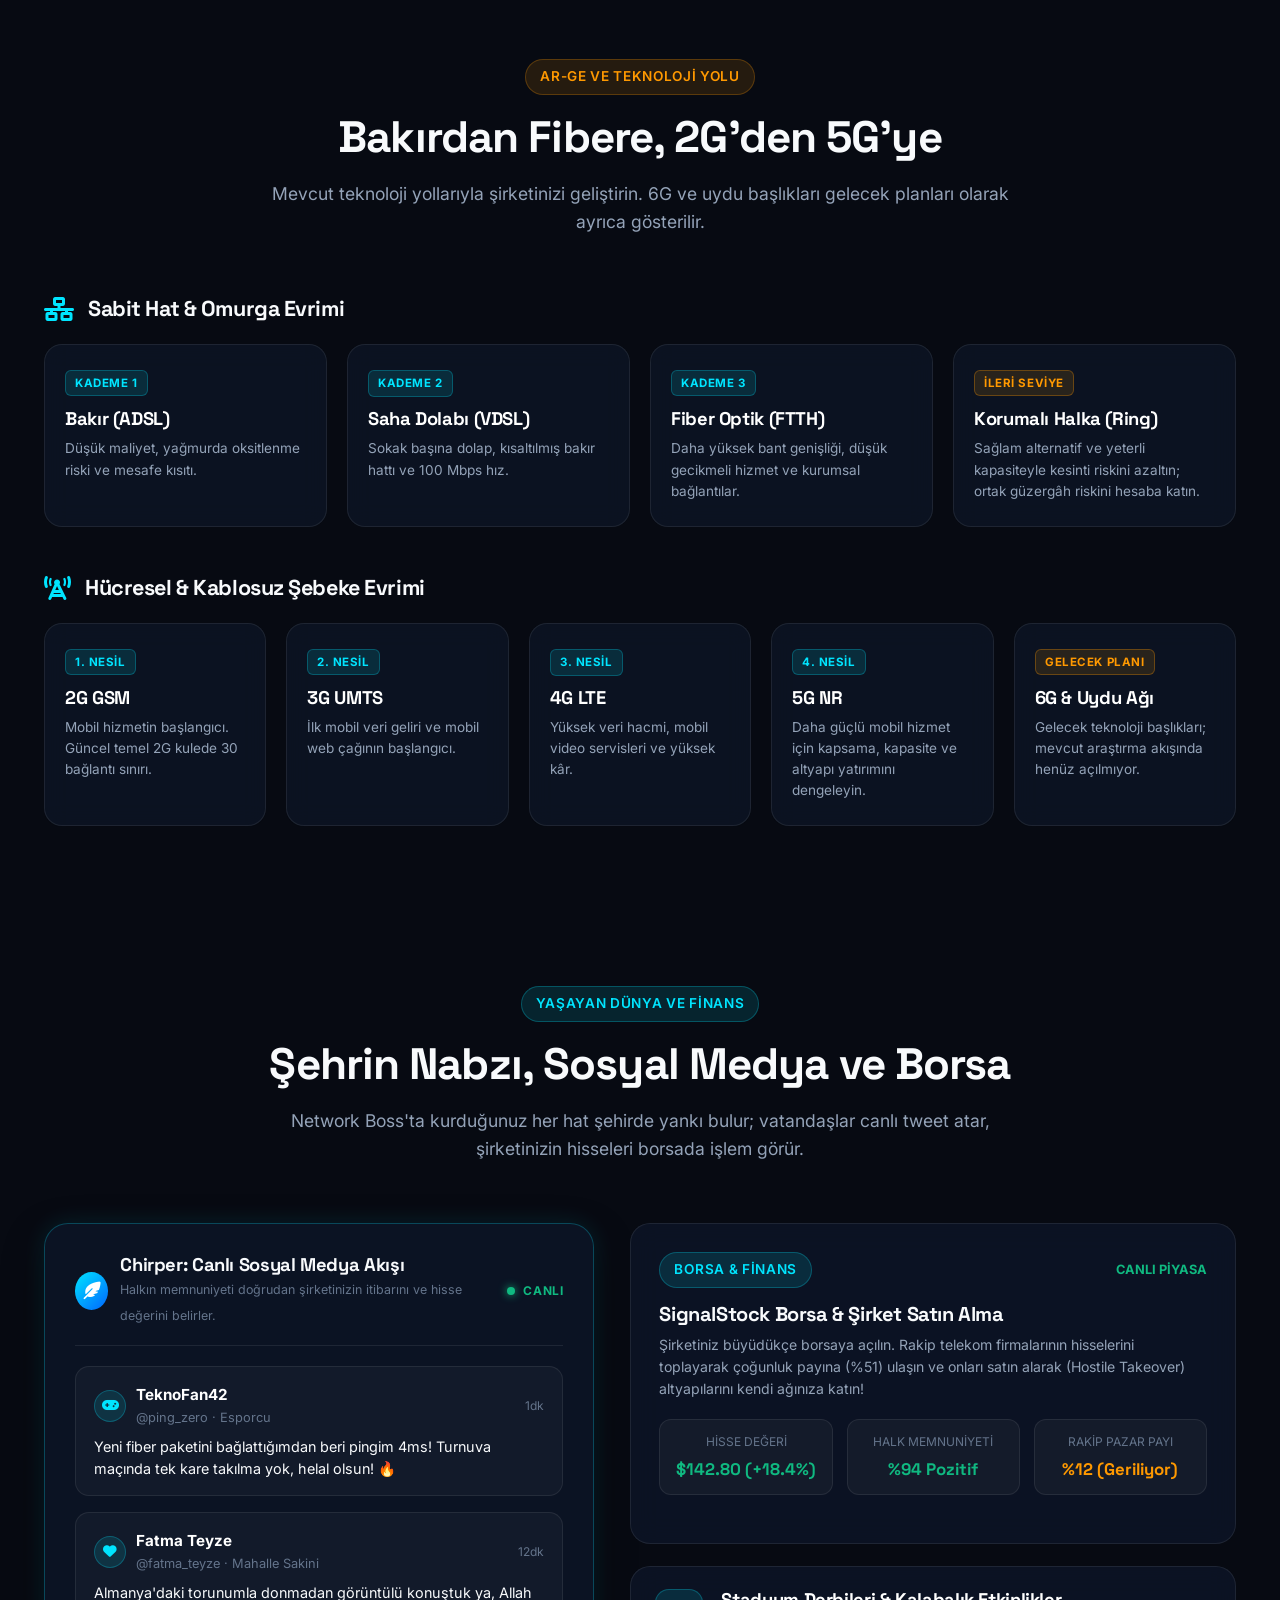
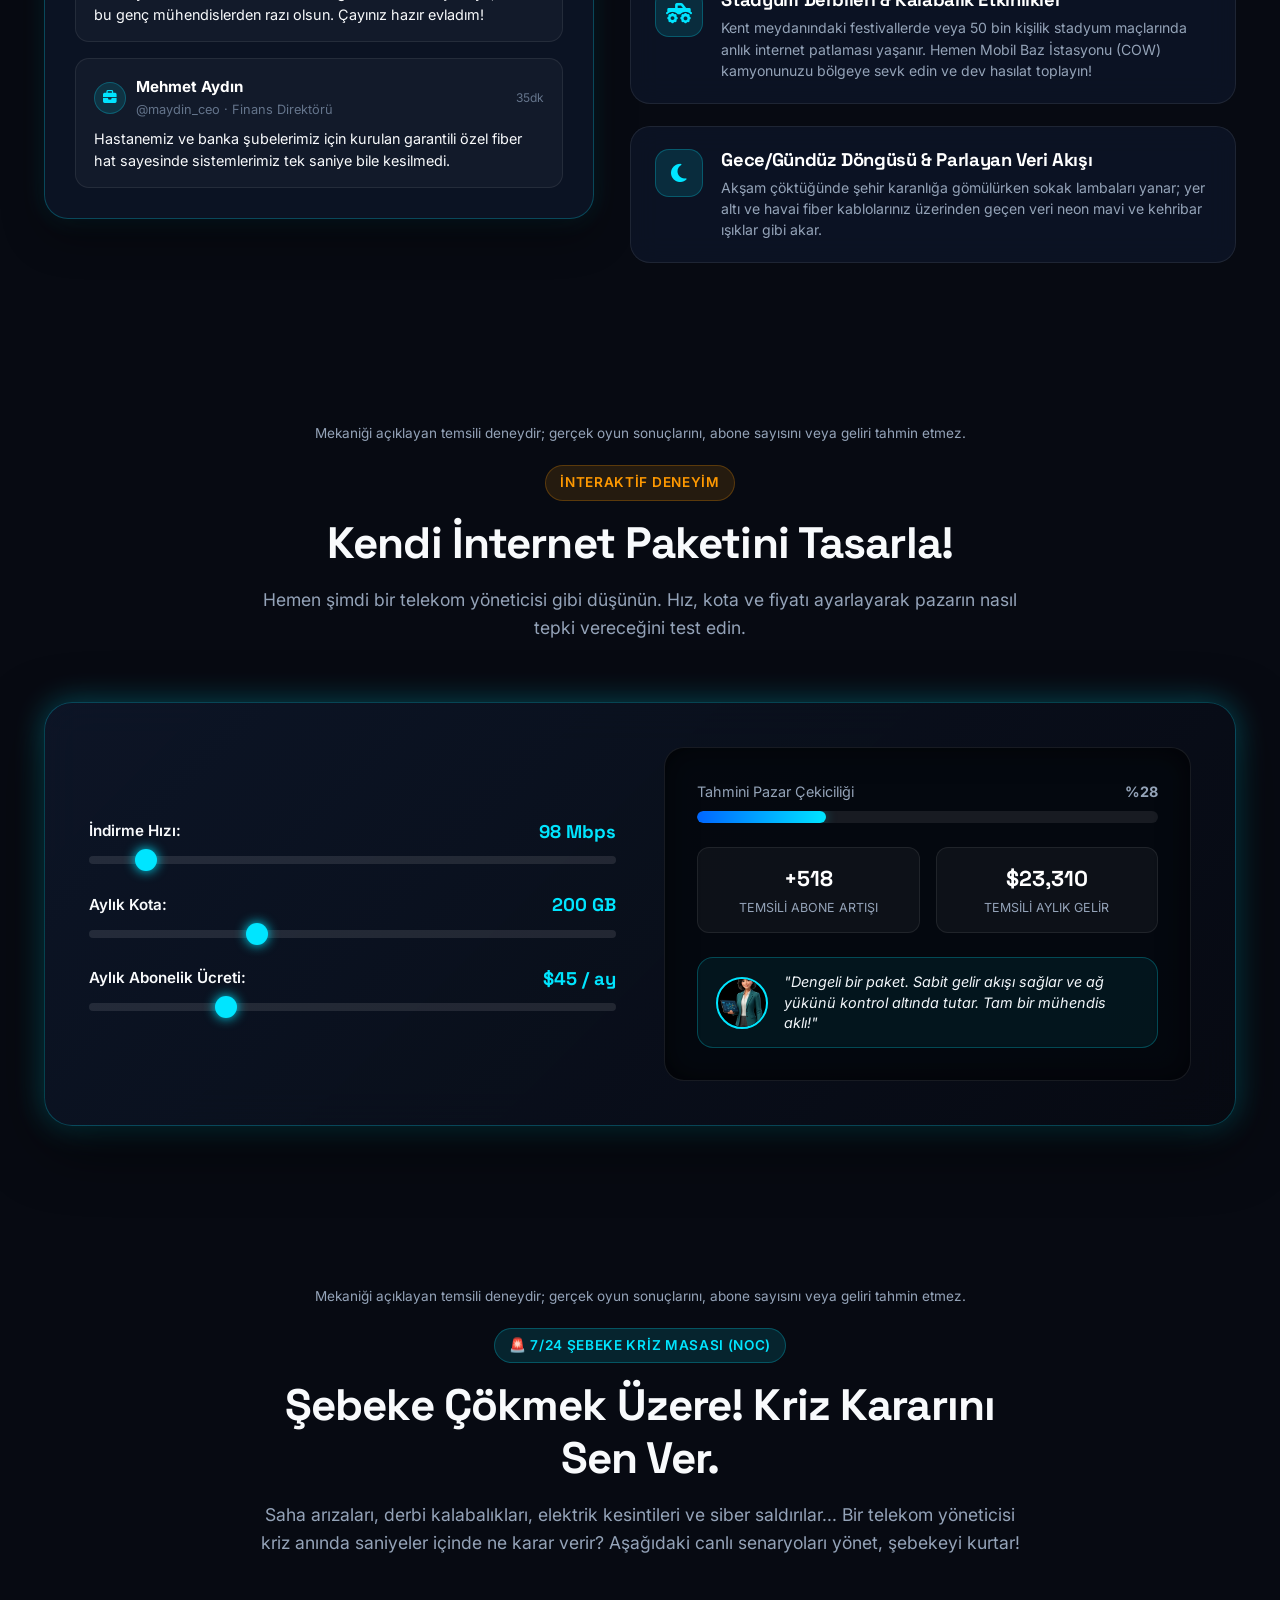
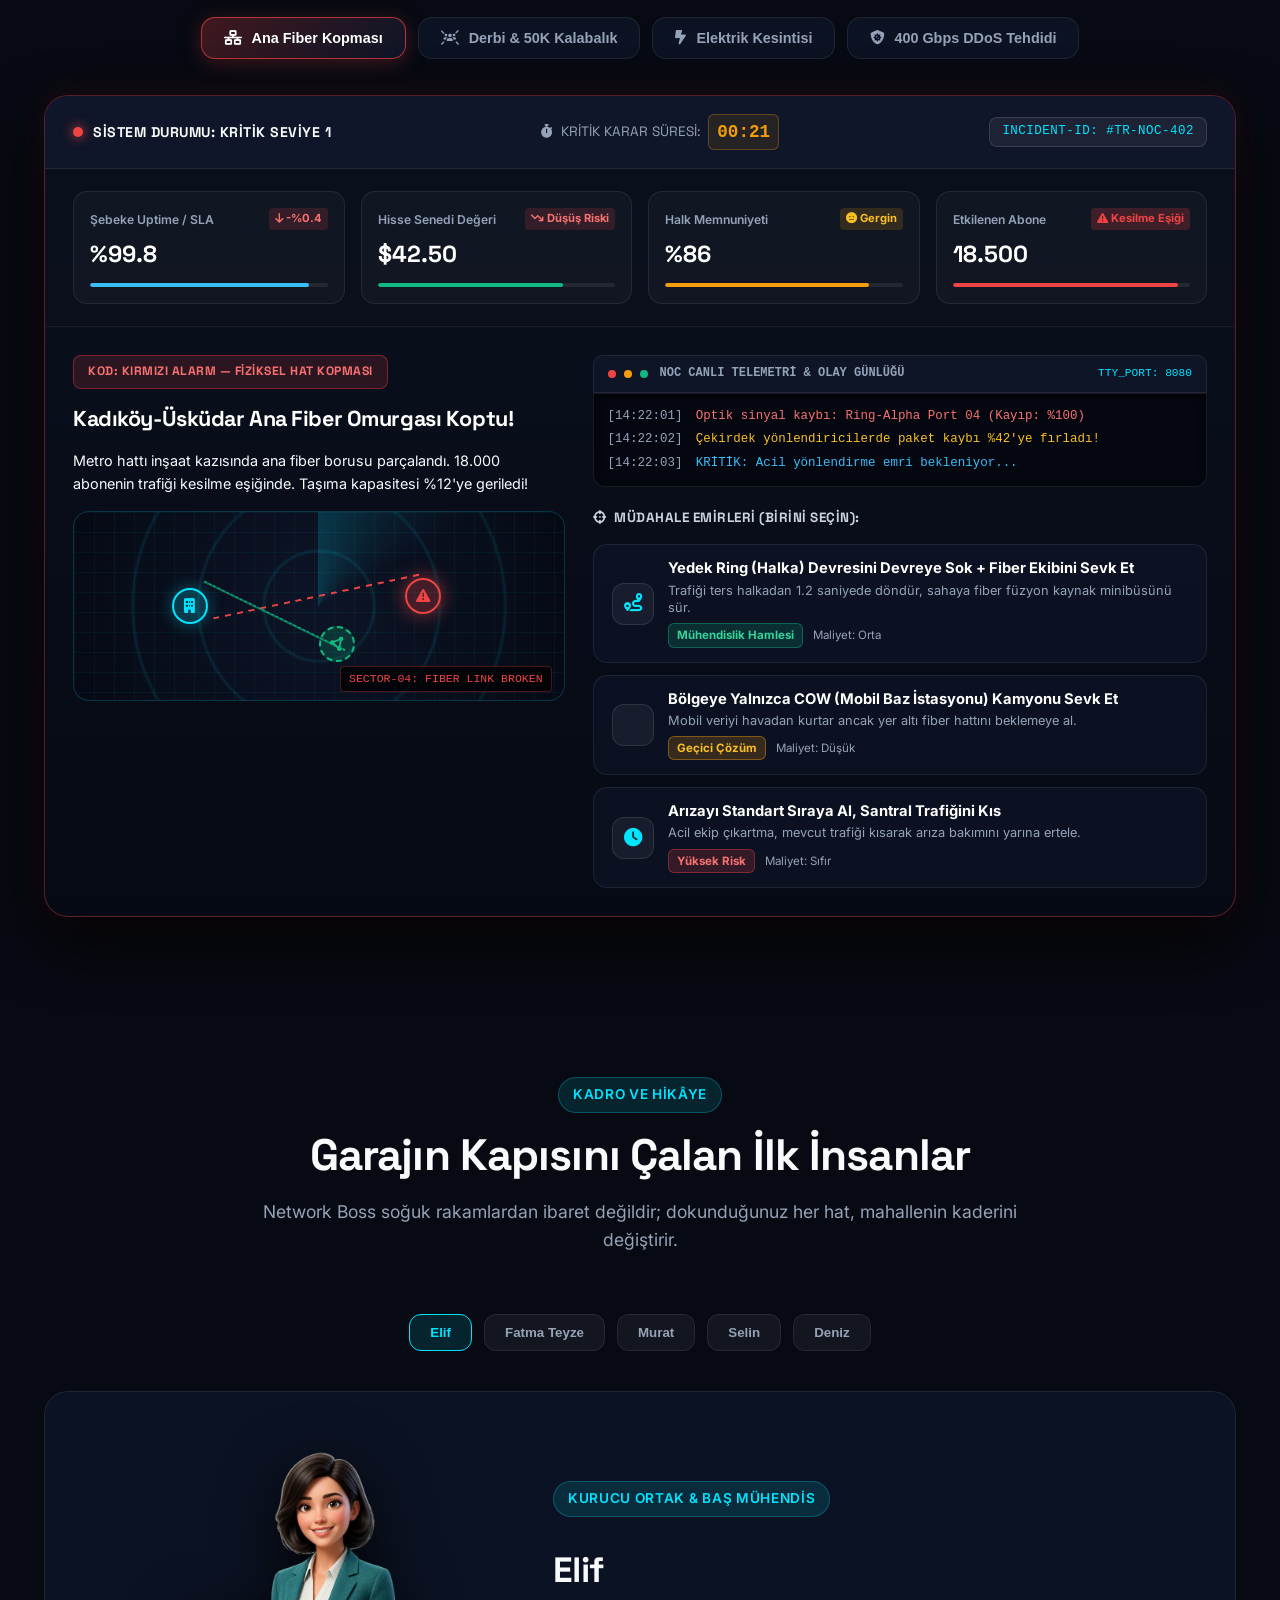
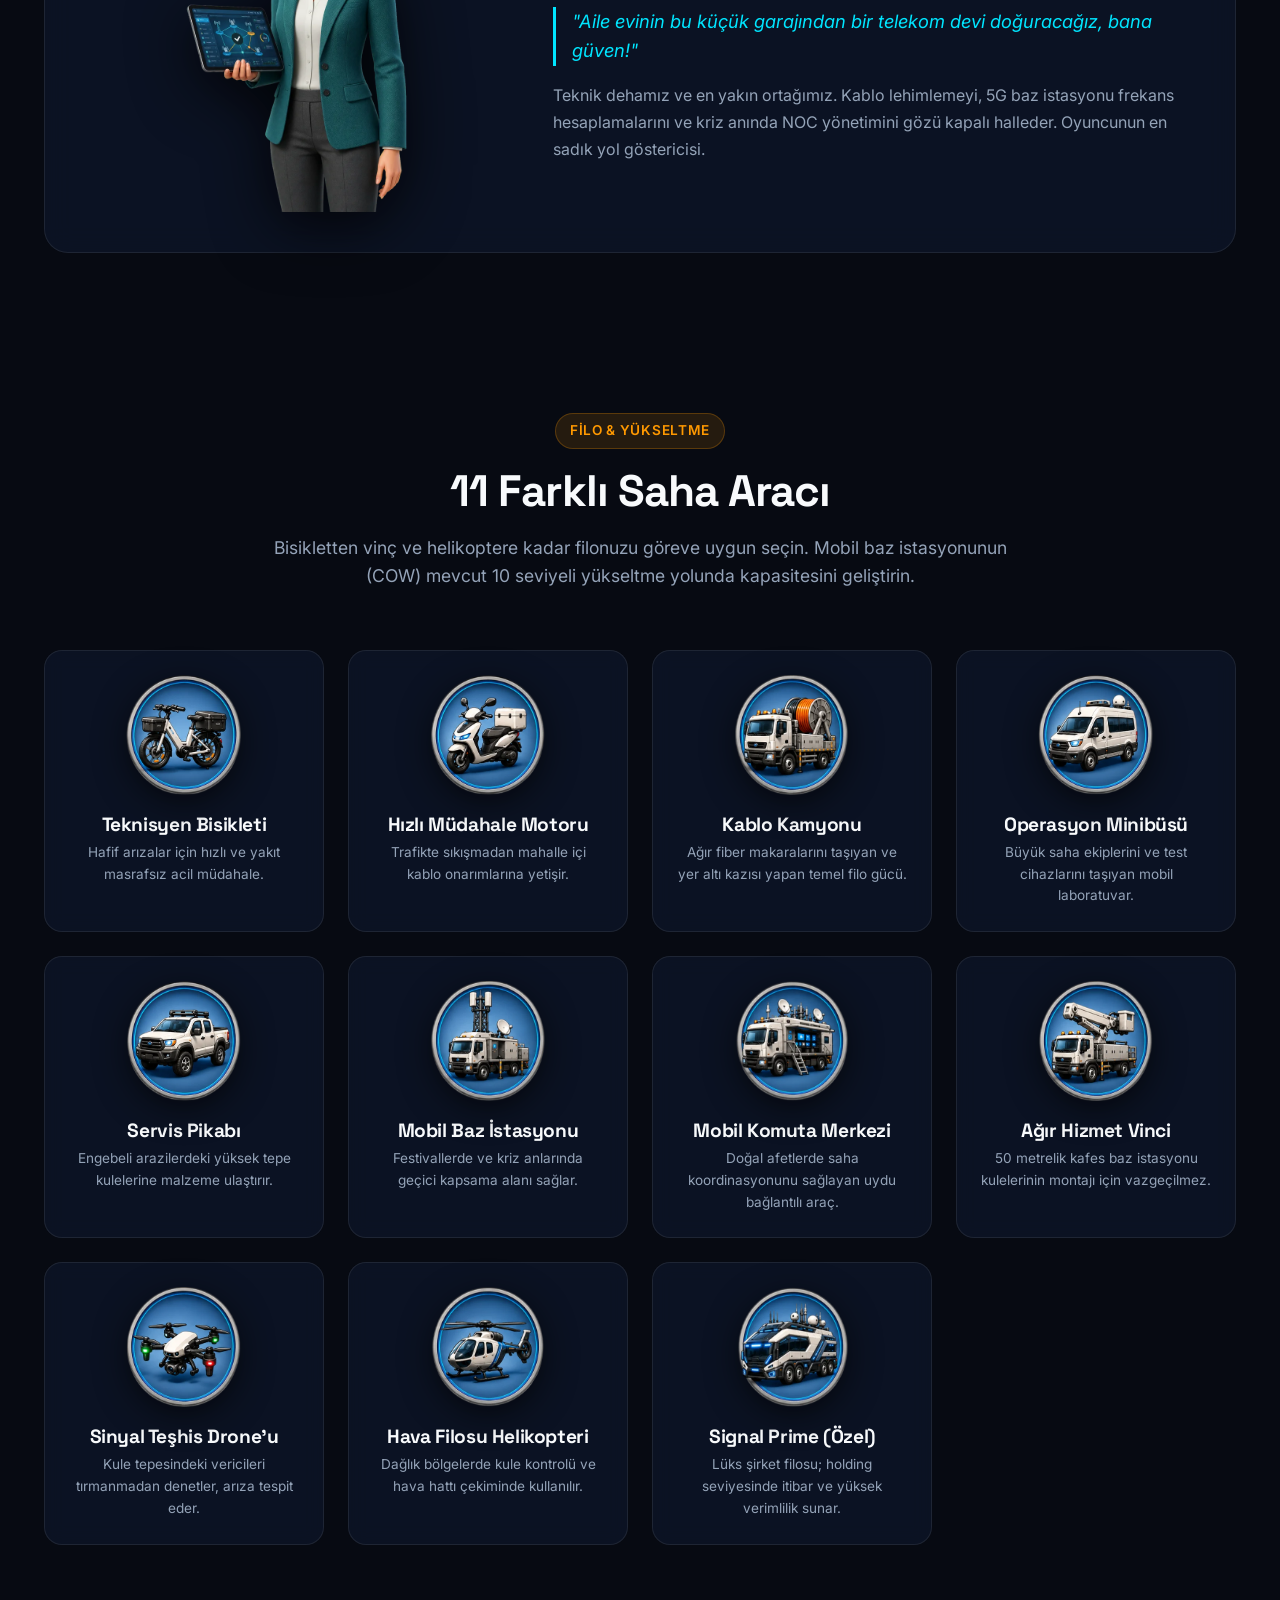
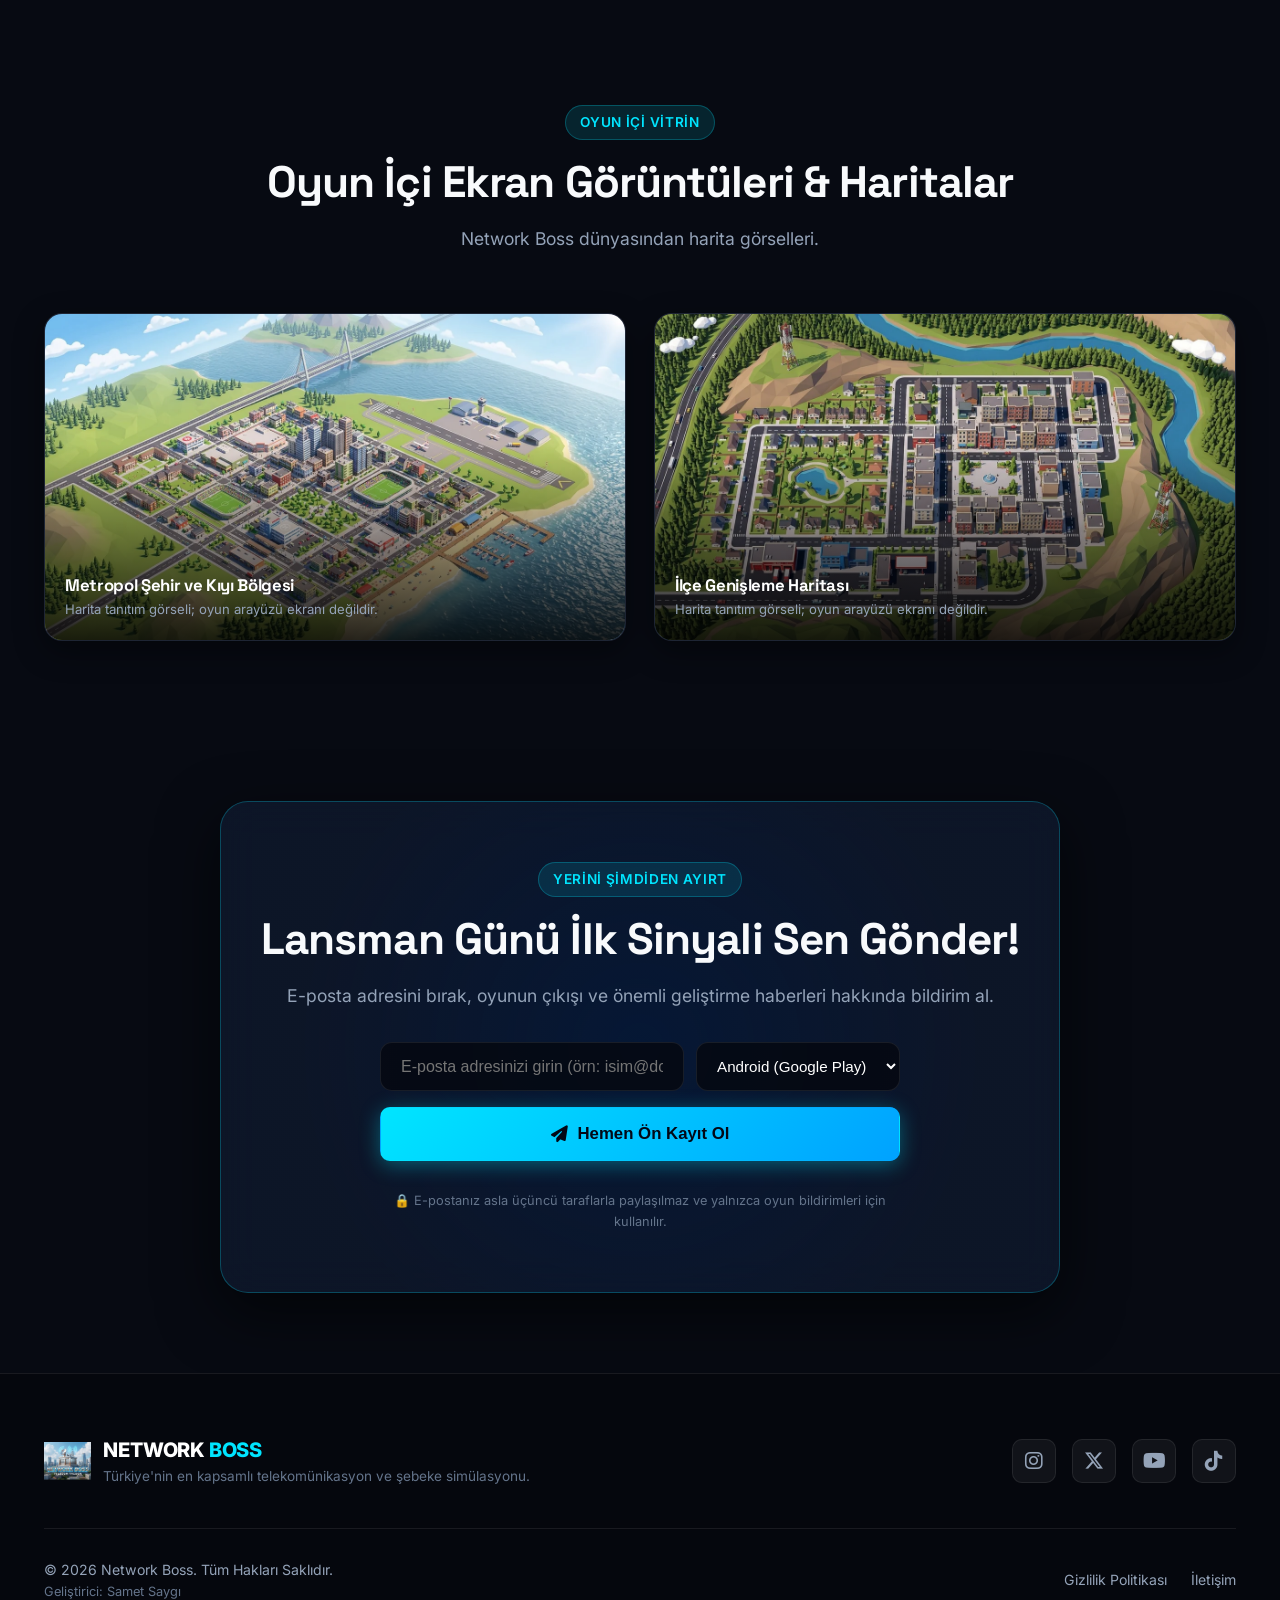
==== commit d4b02be5: "feat: Remove region tier tags from vehicle cards and update site assets" ====
--- a/index.html
+++ b/index.html
@@ -5,8 +5,8 @@
     <meta name="viewport" content="width=device-width, initial-scale=1.0">
     
     <title>Network Boss: Telecom Tycoon | Resmi Web Sitesi & Ön Kayıt</title>
-    <link rel="icon" type="image/png" sizes="32x32" href="assets/img/favicon.png">
-    <link rel="apple-touch-icon" href="assets/img/favicon.png">
+    <link rel="icon" type="image/png" sizes="32x32" href="assets/img/favicon-32.png">
+    <link rel="apple-touch-icon" href="assets/img/apple-touch-icon.png">
     
     <!-- SEO & Metadata -->
     <meta name="description" content="Aile evi garajından telekom holdingine! Bakır ve fiber altyapı döşe, baz istasyonları kur, kendi tarifelerini yarat ve şehri birbirine bağla. Network Boss çok yakında iOS, Android ve PC'de.">
@@ -19,14 +19,14 @@
     <meta property="og:url" content="https://networkbossgame.com/">
     <meta property="og:title" content="Network Boss: Telecom Tycoon | Kendi Telekom İmparatorluğunu Kur">
     <meta property="og:description" content="Kablo döşe, 5G kuleleri dik, tarifelerini belirle ve şehri birbirine bağla! Ön kayıt fırsatlarını kaçırma.">
-    <meta property="og:image" content="https://networkbossgame.com/assets/img/network-boss-coming-soon.png">
+    <meta property="og:image" content="https://networkbossgame.com/assets/img/network-boss-coming-soon.webp">
 
     <!-- Twitter Cards -->
     <meta name="twitter:card" content="summary_large_image">
     <meta name="twitter:url" content="https://networkbossgame.com/">
     <meta name="twitter:title" content="Network Boss: Telecom Tycoon">
-    <meta name="twitter:description" content="Kendi telekom şirketini yönet. Ön kayıt ol ve lansman ödüllerini kap!">
-    <meta name="twitter:image" content="https://networkbossgame.com/assets/img/network-boss-coming-soon.png">
+    <meta name="twitter:description" content="Kendi telekom şirketini yönet. Ön kayıt ol ve çıkış haberlerini takip et!">
+    <meta name="twitter:image" content="https://networkbossgame.com/assets/img/network-boss-coming-soon.webp">
 
     <!-- Fonts & Icons -->
     <link rel="preconnect" href="https://fonts.googleapis.com">
@@ -35,7 +35,7 @@
     <link rel="stylesheet" href="https://cdnjs.cloudflare.com/ajax/libs/font-awesome/6.5.1/css/all.min.css">
 
     <!-- Stylesheet -->
-    <link rel="stylesheet" href="assets/css/style.css?v=2.2">
+    <link rel="stylesheet" href="assets/css/style.css?v=2.4">
 </head>
 <body>
 
@@ -49,7 +49,7 @@
     <header class="header">
         <div class="container nav-container">
             <a href="#" class="logo-group">
-                <img src="assets/img/network-boss-main-logo.png" alt="Network Boss Logo" class="nav-logo-img">
+                <img src="assets/img/network-boss-main-logo.webp" alt="Network Boss Logo" class="nav-logo-img" loading="eager" width="512" height="411" decoding="async">
                 <span class="nav-brand-title">NETWORK <span>BOSS</span></span>
             </a>
 
@@ -64,7 +64,6 @@
                     <li><a href="#story" class="nav-link" data-i18n="nav.story">Hikâye</a></li>
                     <li><a href="#fleet" class="nav-link" data-i18n="nav.fleet">Filo</a></li>
                     <li><a href="#gallery" class="nav-link" data-i18n="nav.gallery">Galeri</a></li>
-                    <li><a href="#milestones" class="nav-link" data-i18n="nav.milestones">Hedefler</a></li>
                 </ul>
             </nav>
 
@@ -88,7 +87,7 @@
     <section class="hero-section">
         <div class="container hero-grid">
             <div class="hero-content">
-                <div class="badge" data-i18n="hero.badge">⚡ TÜRKİYE'NİN İLK TELEKOMÜNİKASYON STRATEJİ OYUNU</div>
+                <div class="badge" data-i18n="hero.badge">⚡ KENDİ TELEKOM ŞİRKETİNİ KUR VE YÖNET</div>
                 <h1 class="hero-title" data-i18n="hero.title">Kendi Telekom İmparatorluğunu Sıfırdan Kur!</h1>
                 <p class="hero-description" data-i18n="hero.desc">
                     Aile evinin garajında paslı bir havya ve bakır kablolarla başla; fiber optik hatlar, 5G baz istasyonları ve devasa veri merkezleriyle tüm şehri birbirine bağla.
@@ -127,7 +126,7 @@
                 <div class="radar-ring ring-3"></div>
 
                 <div class="hero-poster-frame">
-                    <img src="assets/img/network-boss-coming-soon.png" alt="Network Boss Coming Soon" class="hero-poster-img">
+                    <img src="assets/img/network-boss-coming-soon.webp" alt="Network Boss Coming Soon" class="hero-poster-img" loading="eager" width="1280" height="2293" decoding="async">
                 </div>
             </div>
         </div>
@@ -138,20 +137,20 @@
         <div class="container">
             <div class="metrics-bar">
                 <div class="metric-item">
-                    <div class="metric-val" data-i18n="metrics.tech_val">100+</div>
-                    <div class="metric-lbl" data-i18n="metrics.tech_lbl">Ar-Ge ve Telekom Teknolojisi</div>
+                    <div class="metric-val" data-i18n="metrics.tech_val">Ar-Ge</div>
+                    <div class="metric-lbl" data-i18n="metrics.tech_lbl">Kapsamlı Telekom Teknolojileri</div>
                 </div>
                 <div class="metric-item">
                     <div class="metric-val" data-i18n="metrics.fleet_val">11</div>
-                    <div class="metric-lbl" data-i18n="metrics.fleet_lbl">Özelleştirilebilir Saha Aracı</div>
+                    <div class="metric-lbl" data-i18n="metrics.fleet_lbl">Farklı Saha Aracı</div>
                 </div>
                 <div class="metric-item">
                     <div class="metric-val" data-i18n="metrics.stages_val">Çoklu Harita</div>
                     <div class="metric-lbl" data-i18n="metrics.stages_lbl">Garajdan Metropole Bölgesel Genişleme</div>
                 </div>
                 <div class="metric-item">
-                    <div class="metric-val" data-i18n="metrics.sim_val">%100</div>
-                    <div class="metric-lbl" data-i18n="metrics.sim_lbl">Gerçek Zamanlı Trafik & Kapasite Simülasyonu</div>
+                    <div class="metric-val" data-i18n="metrics.sim_val">Canlı</div>
+                    <div class="metric-lbl" data-i18n="metrics.sim_lbl">Trafik &amp; Kapasite Yönetimi</div>
                 </div>
             </div>
         </div>
@@ -177,7 +176,7 @@
                     </div>
                     <h3 class="loop-title" data-i18n="loop.step1_title">Altyapı Kur & Ağ Ör</h3>
                     <p class="loop-desc" data-i18n="loop.step1_desc">
-                        Santraller ve baz istasyonları konuşlandırın, yollar boyunca bakır ve fiber kablolar döşeyin. Kopmalara karşı yedekli halka topolojisi tasarlayın.
+                        Santraller ve baz istasyonları konuşlandırın, yollar boyunca bakır ve fiber kablolar döşeyin. Kopmalara karşı yedekli halka devreleri tasarlayın.
                     </p>
                 </div>
 
@@ -201,7 +200,7 @@
                     </div>
                     <h3 class="loop-title" data-i18n="loop.step3_title">7/24 Şebekeyi Yönet (NOC)</h3>
                     <p class="loop-desc" data-i18n="loop.step3_desc">
-                        Darboğazları ve ani hat kopmalarını canlı izleyin. Bisikletli ekiplerden ağır vinçlere kadar 11 farklı araçla arızalara anında müdahale edin.
+                        Kapasite darboğazlarını ve hat arızalarını izleyin. Uygun çalışan ve araçla iş kuyruklarını yöneterek hizmeti yeniden çalıştırın.
                     </p>
                 </div>
 
@@ -213,7 +212,7 @@
                     </div>
                     <h3 class="loop-title" data-i18n="loop.step4_title">Ar-Ge ile Çağ Atla</h3>
                     <p class="loop-desc" data-i18n="loop.step4_desc">
-                        Kazanılan kârı Ar-Ge'ye yatırın. 100+ araştırma ile 2G ses hatlarından 5G kentsel kapsama ve uzay çağı 6G uydularına adım atın.
+                        Kazanılan kârı Ar-Ge'ye yatırın. Bakırdan fibere, 2G'den 5G'ye uzanan teknoloji yolunda ağınızı ve işletmenizi geliştirin.
                     </p>
                 </div>
 
@@ -239,7 +238,7 @@
                 <div class="badge" data-i18n="features.badge">KAPSAMLI OYUN MEKANİKLERİ</div>
                 <h2 class="section-title" data-i18n="features.title">Sadece Bir Oyun Değil, Yaşayan Bir Şebeke</h2>
                 <p class="section-subtitle" data-i18n="features.subtitle">
-                    Klasik boşta tıklama oyunlarını unutun. Network Boss'ta her kablo metriği, her frekans ve her abone kararı ekonominizi doğrudan etkiler.
+                    Altyapı, tarife, müşteri ve operasyon kararları birbirini etkiler. Büyürken ağınızın kapasitesini ve şirketinizin giderlerini birlikte düşünün.
                 </p>
             </div>
 
@@ -250,9 +249,9 @@
                     <div class="feature-icon-box">
                         <i class="fas fa-network-wired"></i>
                     </div>
-                    <h3 class="feature-title" data-i18n="feat1.title">Fiziksel Altyapı & Kesintisiz Halka Devreler</h3>
+                    <h3 class="feature-title" data-i18n="feat1.title">Fiziksel Altyapı &amp; Yedekli Bağlantılar</h3>
                     <p class="feature-desc" data-i18n="feat1.desc">
-                        Yollar boyunca gerçekçi rota hesaplama ile bakır ve fiber kablolar döşeyin. Bir hat kopsa bile aboneleri kesintisiz tutan yedekli halka devreler inşa edin.
+                        Yollar boyunca bakır ve fiber hatlar döşeyin, yedek bağlantılarla kesinti riskini azaltın. İki kablo aynı kazı güzergâhını paylaşıyorsa aynı olay ikisini de etkileyebilir; yedek kapasitesini de kontrol edin.
                     </p>
                 </div>
 
@@ -262,9 +261,9 @@
                     <div class="feature-icon-box">
                         <i class="fas fa-broadcast-tower"></i>
                     </div>
-                    <h3 class="feature-title" data-i18n="feat2.title">2G'den 6G ve Uzay Uydularına Hücresel Şebeke</h3>
+                    <h3 class="feature-title" data-i18n="feat2.title">2G'den 5G'ye Hücresel Şebeke</h3>
                     <p class="feature-desc" data-i18n="feat2.desc">
-                        Geniş kapsama alanına sahip 2G ses kuleleriyle başlayıp yüksek hızlı 4G'ye, caddelerin her köşesini saran modern 5G vericilerine ve dağ köylerine uzaydan internet ulaştıran 6G uydularına evrilin.
+                        2G kuleleriyle başlayıp 3G, 4G ve 5G teknolojilerine ilerleyin. Kule konumu, ağ beslemesi ve kapasiteyi birlikte yönetin. 6G ve uydu başlıkları gelecek teknoloji planlarıdır.
                     </p>
                 </div>
 
@@ -276,7 +275,7 @@
                     </div>
                     <h3 class="feature-title" data-i18n="feat3.title">Özelleştirilebilir Tarife Paketleri</h3>
                     <p class="feature-desc" data-i18n="feat3.desc">
-                        İndirme hızı (Mbps), kota, dakika, SMS ve fiyat parametrelerini serbestçe belirleyin. Her mahalleye özel cazip teklifler tasarlayarak rakiplerden pazar payı kapın.
+                        Teknoloji ve fiyat sınırları içinde hız, kota, dakika, SMS ve ücretinizi belirleyin. Ucuz paket müşteri çekebilir; oluşan talebi kablonuz, kuleniz ve merkeziniz taşıyabilmeli.
                     </p>
                 </div>
 
@@ -312,7 +311,7 @@
                     </div>
                     <h3 class="feature-title" data-i18n="feat6.title">Farklı Müşteri Grupları ve İhtiyaçlar</h3>
                     <p class="feature-desc" data-i18n="feat6.desc">
-                        Her bina farklıdır! Sıfır gecikme (düşük ping) isteyen esporcular, kesintisiz özel hat arayan holdingler, bütçe dostu aileler ve bol kotalı mobil gençler.
+                        Her bina farklıdır! Bütçe, standart ve premium müşteriler fiyat, kalite ve markayı farklı değerlendirir. Aynı teklif her müşteri grubunda aynı çekiciliği yaratmaz.
                     </p>
                 </div>
 
@@ -324,7 +323,7 @@
                     </div>
                     <h3 class="feature-title" data-i18n="feat7.title">Dev Şirketlerle Kurumsal Anlaşmalar (B2B)</h3>
                     <p class="feature-desc" data-i18n="feat7.desc">
-                        Bankalar, hastaneler ve kamu binaları için tek saniye kopmayan garantili özel hatlar döşeyin. Taahhüdünüzü (SLA) korursanız devasa kazanç elde edin, aksatırsanız ceza ödeyin!
+                        Kurumsal müşterilerle fiyat, hizmet sürekliliği taahhüdü (SLA) ve ihlal cezasını birlikte müzakere edin. Daha yüksek gelir hedeflerken gerekli kapasiteyi ve bağlantı korumasını hazırlayın.
                     </p>
                 </div>
 
@@ -372,7 +371,7 @@
                     </div>
                     <h3 class="feature-title" data-i18n="feat11.title">Uzman Departmanlar & 11 Araçlık Saha Filosu</h3>
                     <p class="feature-desc" data-i18n="feat11.desc">
-                        Teknisyenlerden siber güvenlikçilere 8 farklı departman rolü kurun. Personelinizi eğitin, bisikletten dev vinçlere ve helikoptere kadar 11 araçla operasyonu hızlandırın.
+                        Saha ekibi kurulum yapar, tekniker onarır; uygun çalışan ve araç işlerin ilerlemesini etkiler. Personelinizi eğitin, farklı uzmanlıkları ve 11 araçlık filoyu iş ihtiyacına göre değerlendirin.
                     </p>
                 </div>
 
@@ -432,7 +431,7 @@
                     </div>
                     <h3 class="feature-title" data-i18n="feat16.title">5 Banka Kredisi Türü & Finansal Yönetim</h3>
                     <p class="feature-desc" data-i18n="feat16.desc">
-                        İşletme, yatırım, büyüme, acil durum veya yapılandırma kredileriyle sermayenizi büyütün; borç ve nakit dengesini koruyarak iflas riskini lehinize çevirin.
+                        İşletme, yatırım, büyüme, acil nakit ve borç yapılandırma seçeneklerini değerlendirin. Yeni yatırımın gelirini maaş, enerji, kira ve kredi taksitleriyle birlikte düşünün.
                     </p>
                 </div>
             </div>
@@ -444,9 +443,9 @@
         <div class="container">
             <div class="section-header">
                 <div class="badge badge-amber" data-i18n="techroad.badge">AR-GE VE TEKNOLOJİ YOLU</div>
-                <h2 class="section-title" data-i18n="techroad.title">Bakır Kablolardan Yörünge Uydularına</h2>
+                <h2 class="section-title" data-i18n="techroad.title">Bakırdan Fibere, 2G'den 5G'ye</h2>
                 <p class="section-subtitle" data-i18n="techroad.subtitle">
-                    Telekomünikasyon tarihinin tüm dönüm noktalarını şirketinizde teknoloji ağacıyla birebir yaşayın.
+                    Mevcut teknoloji yollarıyla şirketinizi geliştirin. 6G ve uydu başlıkları gelecek planları olarak ayrıca gösterilir.
                 </p>
             </div>
 
@@ -471,12 +470,12 @@
                         <div class="techroad-card">
                             <span class="techroad-step-badge">Kademe 3</span>
                             <h4 class="techroad-card-name" data-i18n="techroad.fiber">Fiber Optik (FTTH)</h4>
-                            <p class="techroad-card-desc" data-i18n="techroad.fiber_desc">Işık hızında iletim, sıfıra yakın ping ve kurumsal omurga.</p>
+                            <p class="techroad-card-desc" data-i18n="techroad.fiber_desc">Daha yüksek bant genişliği, düşük gecikmeli hizmet ve kurumsal bağlantılar.</p>
                         </div>
                         <div class="techroad-card">
                             <span class="techroad-step-badge badge-amber-alt">İleri Seviye</span>
                             <h4 class="techroad-card-name" data-i18n="techroad.ring">Korumalı Halka (Ring)</h4>
-                            <p class="techroad-card-desc" data-i18n="techroad.ring_desc">Yedekli devreler sayesinde fiziksel kopmalarda sıfır kesinti.</p>
+                            <p class="techroad-card-desc" data-i18n="techroad.ring_desc">Sağlam alternatif ve yeterli kapasiteyle kesinti riskini azaltın; ortak güzergâh riskini hesaba katın.</p>
                         </div>
                     </div>
                 </div>
@@ -491,7 +490,7 @@
                         <div class="techroad-card">
                             <span class="techroad-step-badge">1. Nesil</span>
                             <h4 class="techroad-card-name" data-i18n="techroad.2g">2G GSM</h4>
-                            <p class="techroad-card-desc" data-i18n="techroad.2g_desc">Geniş kapsama, sesli arama geliri, kule başına 100 kişi kapasite.</p>
+                            <p class="techroad-card-desc" data-i18n="techroad.2g_desc">Mobil hizmetin başlangıcı. Güncel temel 2G kulede 30 bağlantı sınırı.</p>
                         </div>
                         <div class="techroad-card">
                             <span class="techroad-step-badge">2. Nesil</span>
@@ -506,12 +505,12 @@
                         <div class="techroad-card">
                             <span class="techroad-step-badge">4. Nesil</span>
                             <h4 class="techroad-card-name" data-i18n="techroad.5g">5G NR</h4>
-                            <p class="techroad-card-desc" data-i18n="techroad.5g_desc">Caddelerin ve sokakların her köşesine kurulan yüksek hızlı vericilerle kesintisiz mobil internet.</p>
+                            <p class="techroad-card-desc" data-i18n="techroad.5g_desc">Daha güçlü mobil hizmet için kapsama, kapasite ve altyapı yatırımını dengeleyin.</p>
                         </div>
                         <div class="techroad-card">
-                            <span class="techroad-step-badge badge-amber-alt">Gelecek</span>
+                            <span class="techroad-step-badge badge-amber-alt" data-i18n="techroad.future">Gelecek Planı</span>
                             <h4 class="techroad-card-name" data-i18n="techroad.6g">6G & Uydu Ağı</h4>
-                            <p class="techroad-card-desc" data-i18n="techroad.6g_desc">Yörünge uydularıyla dağ köylerine uzaydan kesintisiz şebeke.</p>
+                            <p class="techroad-card-desc" data-i18n="techroad.6g_desc">Gelecek teknoloji başlıkları; mevcut araştırma akışında henüz açılmıyor.</p>
                         </div>
                     </div>
                 </div>
@@ -659,6 +658,7 @@
     <!-- 7. INTERACTIVE PACKAGE SIMULATOR -->
     <section class="simulator-section" id="simulator">
         <div class="container">
+            <p class="demo-disclaimer" data-i18n="demo.disclaimer">Mekaniği açıklayan temsili deneydir; gerçek oyun sonuçlarını, abone sayısını veya geliri tahmin etmez.</p>
             <div class="section-header">
                 <div class="badge badge-amber" data-i18n="sim.badge">İNTERAKTİF DENEYİM</div>
                 <h2 class="section-title" data-i18n="sim.title">Kendi İnternet Paketini Tasarla!</h2>
@@ -710,17 +710,17 @@
                     <div class="sim-kpis">
                         <div class="sim-kpi-card">
                             <div class="sim-kpi-val" id="simSubsVal">+1,200</div>
-                            <div class="sim-kpi-lbl" data-i18n="sim.subs_gain">Aylık Abone Artışı</div>
+                            <div class="sim-kpi-lbl" data-i18n="sim.subs_gain">Temsili Abone Artışı</div>
                         </div>
                         <div class="sim-kpi-card">
                             <div class="sim-kpi-val" id="simRevenueVal">$54,000</div>
-                            <div class="sim-kpi-lbl" data-i18n="sim.revenue">Tahmini Aylık Gelir</div>
+                            <div class="sim-kpi-lbl" data-i18n="sim.revenue">Temsili Aylık Gelir</div>
                         </div>
                     </div>
 
                     <!-- Elif Speech Feedback -->
                     <div class="elif-reaction-box">
-                        <img src="assets/img/characters/elif_main.png" alt="Elif" class="elif-avatar-img" id="elifAvatar">
+                        <img src="assets/img/characters/elif_main.webp" alt="Elif" class="elif-avatar-img" id="elifAvatar" loading="lazy" width="640" height="962" decoding="async">
                         <p class="elif-dialogue-text" id="elifSpeech">
                             "Dengeli bir paket. Sabit gelir akışı sağlar ve ağ yükünü kontrol altında tutar. Tam bir mühendis aklı!"
                         </p>
@@ -733,6 +733,7 @@
     <!-- 7B. INTERACTIVE NOC CRISIS SIMULATOR -->
     <section class="noc-section" id="noc-sim">
         <div class="container">
+            <p class="demo-disclaimer" data-i18n="demo.disclaimer">Mekaniği açıklayan temsili deneydir; gerçek oyun sonuçlarını, abone sayısını veya geliri tahmin etmez.</p>
             <div class="section-header">
                 <div class="badge badge-danger" data-i18n="noc.badge">🚨 7/24 ŞEBEKE KRİZ MASASI (NOC)</div>
                 <h2 class="section-title" data-i18n="noc.title">Şebeke Çökmek Üzere! Kriz Kararını Sen Ver.</h2>
@@ -877,7 +878,7 @@
                         <div class="result-rank-badge" id="resultRankBadge">🏆 KIDEMLİ ŞEBEKE BAŞMİMARI (+250 Puan)</div>
                         <h3 class="result-title" id="resultTitle">Kusursuz Mühendislik Zaferi!</h3>
                         <p class="result-desc" id="resultDesc">
-                            Sinyal milisaniyeler içinde ters yönden dolandı. Aboneler kesintiyi fark etmedi bile! Arıza ekibi kabloyu onarırken şebeke %100 kesintisiz çalışmaya devam etti.
+                            Bu temsili senaryoda sağlam yedek güzergâh ve yeterli kapasite sayesinde trafik alternatif yola geçti. Ekip ana hattı onarırken hizmet yedek bağlantı üzerinden sürdü.
                         </p>
 
                         <!-- Stat Impact Pill Badges -->
@@ -953,7 +954,7 @@
             <!-- Character Profile Display Card -->
             <div class="char-display-card">
                 <div class="char-portrait-frame">
-                    <img src="assets/img/characters/elif_main.png" alt="Character Portrait" class="char-portrait-img" id="charImg">
+                    <img src="assets/img/characters/elif_main.webp" alt="Character Portrait" class="char-portrait-img" id="charImg" loading="lazy" width="640" height="962" decoding="async">
                 </div>
                 <div class="char-details">
                     <span class="badge char-role-badge" id="charRole">Kurucu Ortak & Baş Mühendis</span>
@@ -972,99 +973,88 @@
         <div class="container">
             <div class="section-header">
                 <div class="badge badge-amber" data-i18n="fleet.badge">FİLO & YÜKSELTME</div>
-                <h2 class="section-title" data-i18n="fleet.title">Yükseltilebilir ve Özelleştirilebilir 11 Saha Aracı</h2>
+                <h2 class="section-title" data-i18n="fleet.title">11 Farklı Saha Aracı</h2>
                 <p class="section-subtitle" data-i18n="fleet.subtitle">
-                    Basit bisikletlerden 50 metrelik vinçlere ve helikoptere kadar 11 aracı seviye seviye güçlendirin, hız ve kapasitelerini artırın, özel kaplamalarla filonuzu donatın.
+                    Bisikletten vinç ve helikoptere kadar filonuzu göreve uygun seçin. Mobil baz istasyonunun (COW) mevcut 10 seviyeli yükseltme yolunda kapasitesini geliştirin.
                 </p>
             </div>
 
             <div class="fleet-grid">
                 <!-- Vehicle 1: Bisiklet -->
                 <div class="fleet-card">
-                    <img src="assets/img/vehicles/bisiklet.PNG" alt="Bisiklet" class="fleet-img">
+                    <img src="assets/img/vehicles/bisiklet.webp" alt="Bisiklet" class="fleet-img" loading="lazy" width="329" height="329" decoding="async">
                     <h4 class="fleet-name" data-i18n="fleet.bike_name">Teknisyen Bisikleti</h4>
                     <p class="fleet-role" data-i18n="fleet.bike_role">Hafif arızalar için hızlı ve yakıt masrafsız acil müdahale.</p>
-                    <span class="fleet-tier-tag" data-i18n="fleet.tier1">Bölge: Garaj Başlangıcı</span>
                 </div>
 
                 <!-- Vehicle 2: Motosiklet -->
                 <div class="fleet-card">
-                    <img src="assets/img/vehicles/motosiklet.PNG" alt="Motosiklet" class="fleet-img">
+                    <img src="assets/img/vehicles/motosiklet.webp" alt="Motosiklet" class="fleet-img" loading="lazy" width="329" height="329" decoding="async">
                     <h4 class="fleet-name" data-i18n="fleet.moto_name">Hızlı Müdahale Motoru</h4>
                     <p class="fleet-role" data-i18n="fleet.moto_role">Trafikte sıkışmadan mahalle içi kablo onarımlarına yetişir.</p>
-                    <span class="fleet-tier-tag" data-i18n="fleet.tier1">Bölge: Garaj Başlangıcı</span>
                 </div>
 
                 <!-- Vehicle 3: Kablo Kamyonu -->
                 <div class="fleet-card">
-                    <img src="assets/img/vehicles/kablokamyon.PNG" alt="Kablo Kamyonu" class="fleet-img">
+                    <img src="assets/img/vehicles/kablokamyon.webp" alt="Kablo Kamyonu" class="fleet-img" loading="lazy" width="329" height="329" decoding="async">
                     <h4 class="fleet-name" data-i18n="fleet.truck_name">Kablo Kamyonu</h4>
                     <p class="fleet-role" data-i18n="fleet.truck_role">Ağır fiber makaralarını taşıyan ve yer altı kazısı yapan temel filo gücü.</p>
-                    <span class="fleet-tier-tag" data-i18n="fleet.tier2">Bölge: Mahalle Ağı</span>
                 </div>
 
                 <!-- Vehicle 4: Minibüs -->
                 <div class="fleet-card">
-                    <img src="assets/img/vehicles/minibus.PNG" alt="Minibüs" class="fleet-img">
+                    <img src="assets/img/vehicles/minibus.webp" alt="Minibüs" class="fleet-img" loading="lazy" width="329" height="329" decoding="async">
                     <h4 class="fleet-name" data-i18n="fleet.minibus_name">Operasyon Minibüsü</h4>
                     <p class="fleet-role" data-i18n="fleet.minibus_role">Büyük saha ekiplerini ve test cihazlarını taşıyan mobil laboratuvar.</p>
-                    <span class="fleet-tier-tag" data-i18n="fleet.tier2">Bölge: Mahalle Ağı</span>
                 </div>
 
                 <!-- Vehicle 5: Pickup -->
                 <div class="fleet-card">
-                    <img src="assets/img/vehicles/pickup.PNG" alt="Pickup" class="fleet-img">
+                    <img src="assets/img/vehicles/pickup.webp" alt="Pickup" class="fleet-img" loading="lazy" width="329" height="329" decoding="async">
                     <h4 class="fleet-name" data-i18n="fleet.pickup_name">Servis Pikabı</h4>
                     <p class="fleet-role" data-i18n="fleet.pickup_role">Engebeli arazilerdeki yüksek tepe kulelerine malzeme ulaştırır.</p>
-                    <span class="fleet-tier-tag" data-i18n="fleet.tier3">Bölge: İlçe Genişlemesi</span>
                 </div>
 
                 <!-- Vehicle 6: Mobil Baz İstasyonu -->
                 <div class="fleet-card">
-                    <img src="assets/img/vehicles/mobilbazistasyonu.PNG" alt="Mobil Baz İstasyonu" class="fleet-img">
+                    <img src="assets/img/vehicles/mobilbazistasyonu.webp" alt="Mobil Baz İstasyonu" class="fleet-img" loading="lazy" width="329" height="329" decoding="async">
                     <h4 class="fleet-name" data-i18n="fleet.mobtower_name">Mobil Baz İstasyonu</h4>
                     <p class="fleet-role" data-i18n="fleet.mobtower_role">Festivallerde ve kriz anlarında geçici kapsama alanı sağlar.</p>
-                    <span class="fleet-tier-tag" data-i18n="fleet.tier3">Bölge: İlçe Genişlemesi</span>
                 </div>
 
                 <!-- Vehicle 7: Mobil Komuta -->
                 <div class="fleet-card">
-                    <img src="assets/img/vehicles/mobilkomuta.PNG" alt="Mobil Komuta" class="fleet-img">
+                    <img src="assets/img/vehicles/mobilkomuta.webp" alt="Mobil Komuta" class="fleet-img" loading="lazy" width="322" height="322" decoding="async">
                     <h4 class="fleet-name" data-i18n="fleet.mobcom_name">Mobil Komuta Merkezi</h4>
                     <p class="fleet-role" data-i18n="fleet.mobcom_role">Doğal afetlerde saha koordinasyonunu sağlayan uydu bağlantılı araç.</p>
-                    <span class="fleet-tier-tag" data-i18n="fleet.tier3">Bölge: İlçe Genişlemesi</span>
                 </div>
 
                 <!-- Vehicle 8: Vinç -->
                 <div class="fleet-card">
-                    <img src="assets/img/vehicles/vinc.PNG" alt="Vinç" class="fleet-img">
+                    <img src="assets/img/vehicles/vinc.webp" alt="Vinç" class="fleet-img" loading="lazy" width="329" height="329" decoding="async">
                     <h4 class="fleet-name" data-i18n="fleet.crane_name">Ağır Hizmet Vinci</h4>
                     <p class="fleet-role" data-i18n="fleet.crane_role">50 metrelik kafes baz istasyonu kulelerinin montajı için vazgeçilmez.</p>
-                    <span class="fleet-tier-tag" data-i18n="fleet.tier4">Bölge: Metropol Holding</span>
                 </div>
 
                 <!-- Vehicle 9: Drone -->
                 <div class="fleet-card">
-                    <img src="assets/img/vehicles/drone.PNG" alt="Drone" class="fleet-img">
+                    <img src="assets/img/vehicles/drone.webp" alt="Drone" class="fleet-img" loading="lazy" width="329" height="329" decoding="async">
                     <h4 class="fleet-name" data-i18n="fleet.drone_name">Sinyal Teşhis Drone'u</h4>
                     <p class="fleet-role" data-i18n="fleet.drone_role">Kule tepesindeki vericileri tırmanmadan denetler, arıza tespit eder.</p>
-                    <span class="fleet-tier-tag" data-i18n="fleet.tier3">Bölge: İlçe Genişlemesi</span>
                 </div>
 
                 <!-- Vehicle 10: Helikopter -->
                 <div class="fleet-card">
-                    <img src="assets/img/vehicles/helikopter.PNG" alt="Helikopter" class="fleet-img">
+                    <img src="assets/img/vehicles/helikopter.webp" alt="Helikopter" class="fleet-img" loading="lazy" width="322" height="322" decoding="async">
                     <h4 class="fleet-name" data-i18n="fleet.heli_name">Hava Filosu Helikopteri</h4>
                     <p class="fleet-role" data-i18n="fleet.heli_role">Dağlık bölgelerde kule kontrolü ve hava hattı çekiminde kullanılır.</p>
-                    <span class="fleet-tier-tag" data-i18n="fleet.tier4">Bölge: Metropol Holding</span>
                 </div>
 
                 <!-- Vehicle 11: Signal Prime -->
                 <div class="fleet-card">
-                    <img src="assets/img/vehicles/signalprime.PNG" alt="Signal Prime" class="fleet-img">
+                    <img src="assets/img/vehicles/signalprime.webp" alt="Signal Prime" class="fleet-img" loading="lazy" width="322" height="322" decoding="async">
                     <h4 class="fleet-name" data-i18n="fleet.prime_name">Signal Prime (Özel)</h4>
                     <p class="fleet-role" data-i18n="fleet.prime_role">Lüks şirket filosu; holding seviyesinde itibar ve yüksek verimlilik sunar.</p>
-                    <span class="fleet-tier-tag" data-i18n="fleet.tier4">Bölge: Metropol Holding</span>
                 </div>
             </div>
         </div>
@@ -1077,40 +1067,31 @@
                 <div class="badge" data-i18n="gallery.badge">OYUN İÇİ VİTRİN</div>
                 <h2 class="section-title" data-i18n="gallery.title">Oyun İçi Ekran Görüntüleri & Haritalar</h2>
                 <p class="section-subtitle" data-i18n="gallery.subtitle">
-                    Geliştirme sürecinden ilk harita ve altyapı görüntüleri. Yakında daha fazla görsel eklenecektir!
+                    Network Boss dünyasından harita görselleri.
                 </p>
             </div>
 
             <div class="gallery-grid">
                 <!-- Screenshot 1 -->
-                <div class="gallery-item" data-full="assets/img/screenshots/screenshot_1.jpg">
-                    <img src="assets/img/screenshots/screenshot_1.jpg" alt="Metropol Haritası" class="gallery-thumb">
+                <div class="gallery-item" data-full="assets/img/screenshots/screenshot_1.webp">
+                    <img src="assets/img/screenshots/screenshot_1.webp" alt="Metropol Haritası" class="gallery-thumb" loading="lazy" width="1280" height="714" decoding="async">
                     <div class="gallery-overlay">
                         <h4 class="gallery-title" data-i18n="gallery.pic1_title">Metropol Şehir ve Kıyı Bölgesi</h4>
-                        <span class="gallery-sub" data-i18n="gallery.pic1_sub">Açık alanlar, kıyı şeritleri ve yerleşim merkezlerinin kuşbakışı haritası.</span>
+                        <span class="gallery-sub" data-i18n="gallery.pic1_sub">Harita tanıtım görseli; oyun arayüzü ekranı değildir.</span>
                     </div>
                     <div class="gallery-zoom-icon"><i class="fas fa-search-plus"></i></div>
                 </div>
 
                 <!-- Screenshot 2 -->
-                <div class="gallery-item" data-full="assets/img/screenshots/screenshot_2.jpg">
-                    <img src="assets/img/screenshots/screenshot_2.jpg" alt="İlçe Haritası" class="gallery-thumb">
+                <div class="gallery-item" data-full="assets/img/screenshots/screenshot_2.webp">
+                    <img src="assets/img/screenshots/screenshot_2.webp" alt="İlçe Haritası" class="gallery-thumb" loading="lazy" width="1280" height="714" decoding="async">
                     <div class="gallery-overlay">
                         <h4 class="gallery-title" data-i18n="gallery.pic2_title">İlçe Genişleme Haritası</h4>
-                        <span class="gallery-sub" data-i18n="gallery.pic2_sub">Sektörler arası fiber omurga ve yüksek kapasiteli santral planlaması.</span>
+                        <span class="gallery-sub" data-i18n="gallery.pic2_sub">Harita tanıtım görseli; oyun arayüzü ekranı değildir.</span>
                     </div>
                     <div class="gallery-zoom-icon"><i class="fas fa-search-plus"></i></div>
                 </div>
 
-                <!-- Screenshot 3: Placeholder ready for user drop -->
-                <div class="gallery-item" data-full="assets/img/network-boss-coming-soon.png">
-                    <img src="assets/img/network-boss-coming-soon.png" alt="NOC Operasyon Merkezi" class="gallery-thumb">
-                    <div class="gallery-overlay">
-                        <h4 class="gallery-title" data-i18n="gallery.placeholder_title">NOC Operasyon Merkezi & Altyapı</h4>
-                        <span class="gallery-sub" data-i18n="gallery.placeholder_sub">Yakında eklenecek yeni ekran görüntüleri için ayrılmıştır.</span>
-                    </div>
-                    <div class="gallery-zoom-icon"><i class="fas fa-search-plus"></i></div>
-                </div>
             </div>
         </div>
     </section>
@@ -1122,55 +1103,6 @@
             <img src="" alt="Tam Boyut Ekran Görüntüsü" class="lightbox-img" id="lightboxImg">
         </div>
     </div>
-
-    <!-- 8. PRE-REGISTRATION STRETCH GOALS / MILESTONES -->
-    <section class="milestones-section" id="milestones">
-        <div class="container">
-            <div class="milestones-container">
-                <div class="section-header" style="margin-bottom: 30px;">
-                    <div class="badge badge-amber" data-i18n="milestones.badge">TOPLULUK HEDEFLERİ</div>
-                    <h2 class="section-title" data-i18n="milestones.title">Ön Kayıt Hedefleri & Özel Ödüller</h2>
-                    <p class="section-subtitle" data-i18n="milestones.subtitle">
-                        Ön kayıt yaptıran herkes, oyun çıktığında bu hediyelerin tamamına oyun içi posta kutusundan sahip olacak!
-                    </p>
-                </div>
-
-                <div class="milestones-timeline">
-                    <!-- Tier 1 -->
-                    <div class="milestone-card unlocked">
-                        <span class="milestone-status-badge" data-i18n="milestones.unlocked">Tamamlandı</span>
-                        <div class="milestone-goal" data-i18n="milestone1.goal">1.000 Kayıt</div>
-                        <div class="milestone-reward-title" data-i18n="milestone1.title">Başlangıç Sermayesi</div>
-                        <div class="milestone-reward-desc" data-i18n="milestone1.desc">Şirketinizi kurduğunuzda ekstra $1.000 nakit ve 50 RP.</div>
-                    </div>
-
-                    <!-- Tier 2 -->
-                    <div class="milestone-card locked">
-                        <span class="milestone-status-badge" data-i18n="milestones.locked">Kilitli</span>
-                        <div class="milestone-goal" data-i18n="milestone2.goal">5.000 Kayıt</div>
-                        <div class="milestone-reward-title" data-i18n="milestone2.title">Nostaljik Garaj Tabelası</div>
-                        <div class="milestone-reward-desc" data-i18n="milestone2.desc">Garajınız için özel altın kaplama şirket tabelası ve Elif özel kıyafeti.</div>
-                    </div>
-
-                    <!-- Tier 3 -->
-                    <div class="milestone-card locked">
-                        <span class="milestone-status-badge" data-i18n="milestones.locked">Kilitli</span>
-                        <div class="milestone-goal" data-i18n="milestone3.goal">10.000 Kayıt</div>
-                        <div class="milestone-reward-title" data-i18n="milestone3.title">Signal Prime Neon Kaplama</div>
-                        <div class="milestone-reward-desc" data-i18n="milestone3.desc">Efsanevi operasyon aracı için özel siber-neon boya deseni.</div>
-                    </div>
-
-                    <!-- Tier 4 -->
-                    <div class="milestone-card locked">
-                        <span class="milestone-status-badge" data-i18n="milestones.locked">Kilitli</span>
-                        <div class="milestone-goal" data-i18n="milestone4.goal">25.000 Kayıt</div>
-                        <div class="milestone-reward-title" data-i18n="milestone4.title">Kurucu Baş Mühendis Rozeti</div>
-                        <div class="milestone-reward-desc" data-i18n="milestone4.desc">Lansmana özel 500 Bits ve profilinizde parlayan kalıcı unvan.</div>
-                    </div>
-                </div>
-            </div>
-        </div>
-    </section>
 
     <!-- 9. PRE-REGISTER FORM -->
     <section class="prereg-section" id="preregister">
@@ -1179,7 +1111,7 @@
                 <div class="badge" data-i18n="prereg.badge">YERİNİ ŞİMDİDEN AYIRT</div>
                 <h2 class="section-title" data-i18n="prereg.title">Lansman Günü İlk Sinyali Sen Gönder!</h2>
                 <p class="section-subtitle" data-i18n="prereg.subtitle">
-                    E-posta adresini bırak, oyun Google Play, App Store ve Steam'de yayınlandığı anda bildirim al ve kurucu ödüllerini kap.
+                    E-posta adresini bırak, oyunun çıkışı ve önemli geliştirme haberleri hakkında bildirim al.
                 </p>
 
                 <form class="prereg-form" id="preregForm">
@@ -1198,7 +1130,7 @@
                         <span data-i18n="prereg.btn_submit">Hemen Ön Kayıt Ol</span>
                     </button>
 
-                    <div class="form-response-msg" id="formResponseMsg"></div>
+                    <div class="form-response-msg" id="formResponseMsg" role="status" aria-live="polite"></div>
 
                     <p class="form-notice" data-i18n="prereg.privacy_note">
                         🔒 E-postanız asla üçüncü taraflarla paylaşılmaz ve yalnızca oyun bildirimleri için kullanılır.
@@ -1213,7 +1145,7 @@
         <div class="container">
             <div class="footer-top">
                 <div class="logo-group">
-                    <img src="assets/img/network-boss-main-logo.png" alt="Network Boss Logo" style="height: 38px;">
+                    <img src="assets/img/network-boss-main-logo.webp" alt="Network Boss Logo" loading="eager" width="512" height="411" decoding="async">
                     <div>
                         <div class="nav-brand-title">NETWORK <span>BOSS</span></div>
                         <p style="font-size: 0.85rem; color: var(--text-dim);" data-i18n="footer.tagline">Türkiye'nin en kapsamlı telekomünikasyon ve şebeke simülasyonu.</p>
@@ -1243,7 +1175,7 @@
     </footer>
 
     <!-- Scripts -->
-    <script src="assets/js/translations.js?v=2.3"></script>
-    <script src="assets/js/main.js?v=2.3"></script>
+    <script src="assets/js/translations.js?v=2.4"></script>
+    <script src="assets/js/main.js?v=2.4"></script>
 </body>
-</html>+</html>
--- a/assets/css/style.css
+++ b/assets/css/style.css
@@ -1995,6 +1995,8 @@
 }
 
 @media (max-width: 768px) {
+    .footer .logo-group { white-space: normal; max-width: 100%; }
+    .footer .logo-group > div { min-width: 0; }
     .noc-telemetry-grid {
         grid-template-columns: 1fr;
     }
@@ -2013,6 +2015,18 @@
     }
 }
 
+@media (max-width: 560px) {
+    .nav-container { gap: 10px; }
+    .nav-container > nav { flex: 0; }
+    .nav-logo-img { height: 30px; }
+    .nav-container .logo-group { gap: 8px; }
+    .nav-container .nav-brand-title { font-size: 0.95rem; }
+    .nav-actions { gap: 8px; }
+    .nav-actions > .btn { display: none; }
+    .lang-toggle-btn { padding: 7px 9px; }
+    .gallery-grid { grid-template-columns: minmax(0, 1fr); }
+}
+
 /* ==========================================================================
    CHARACTERS & STORY
    ========================================================================== */
@@ -2149,7 +2163,7 @@
 .fleet-role {
     font-size: 0.85rem;
     color: var(--text-muted);
-    margin-bottom: 12px;
+    margin-bottom: 0;
 }
 
 .fleet-tier-tag {
@@ -2174,6 +2188,23 @@
     display: grid;
     grid-template-columns: repeat(auto-fit, minmax(320px, 1fr));
     gap: 28px;
+}
+
+/* Small additions to the existing single-page design. */
+.demo-disclaimer {
+    color: var(--text-muted);
+    font-size: 0.85rem;
+    line-height: 1.6;
+    text-align: center;
+    margin: 0 auto 20px;
+    max-width: 760px;
+}
+
+.form-response-msg.pending {
+    display: block;
+    background: rgba(245, 158, 11, 0.1);
+    border: 1px solid var(--amber-copper);
+    color: var(--amber-copper);
 }
 
 .gallery-item {
@@ -2498,6 +2529,13 @@
     gap: 32px;
     padding-bottom: 40px;
     border-bottom: 1px solid var(--border-glass);
+}
+
+.footer .logo-group > img {
+    width: auto;
+    height: 38px;
+    flex: 0 0 auto;
+    object-fit: contain;
 }
 
 .footer-socials {
